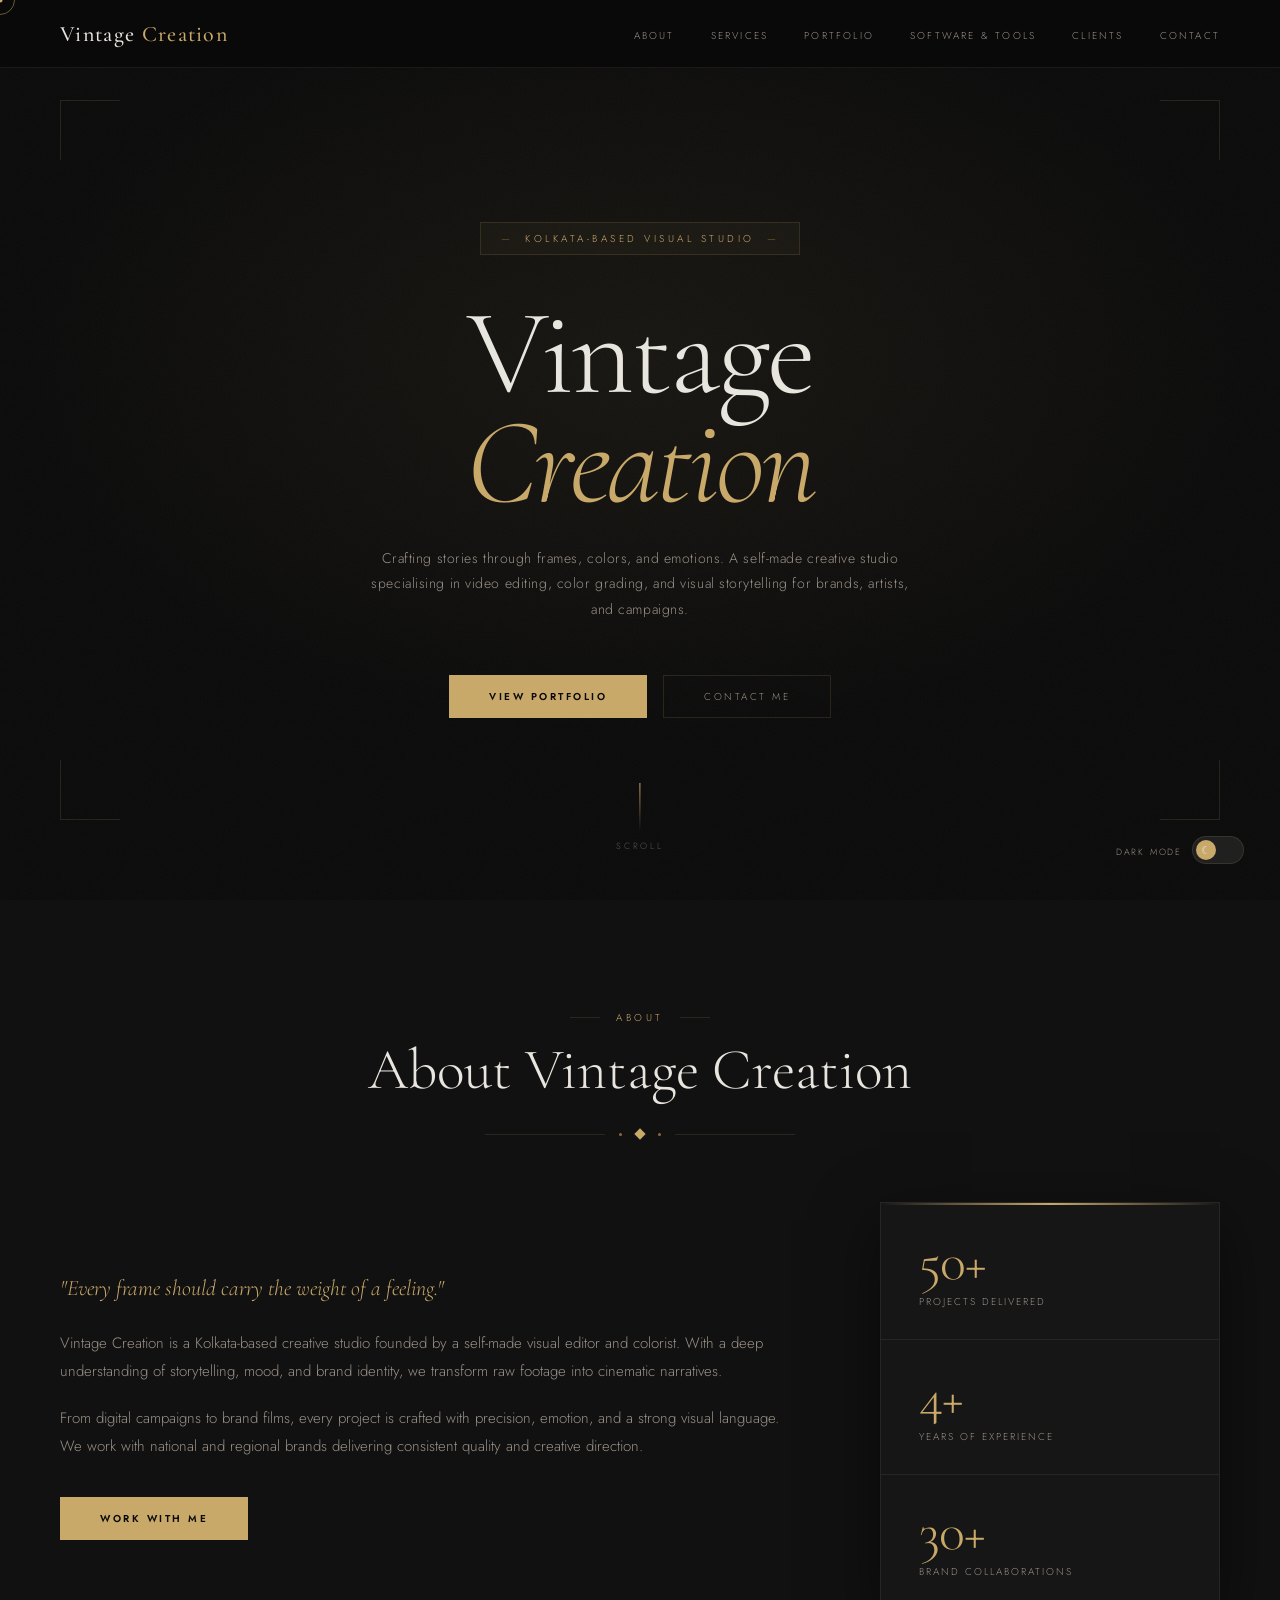
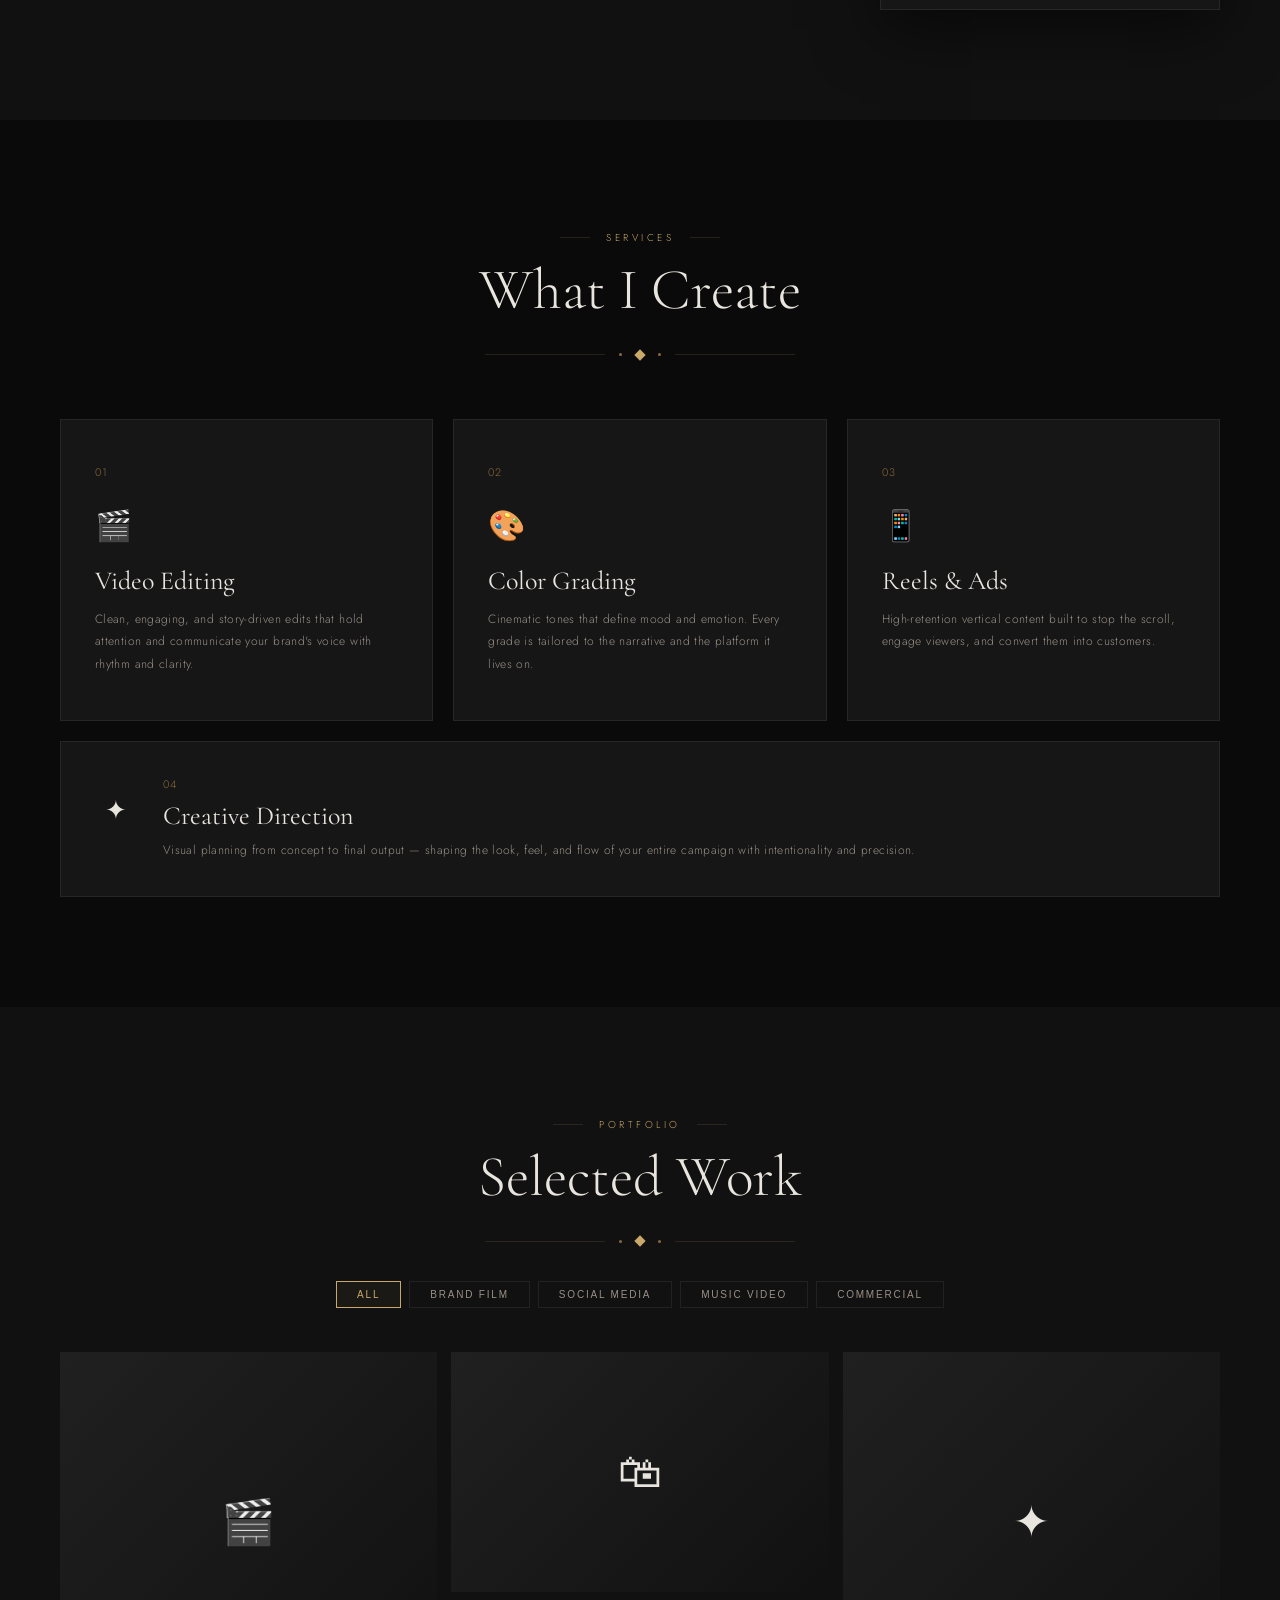
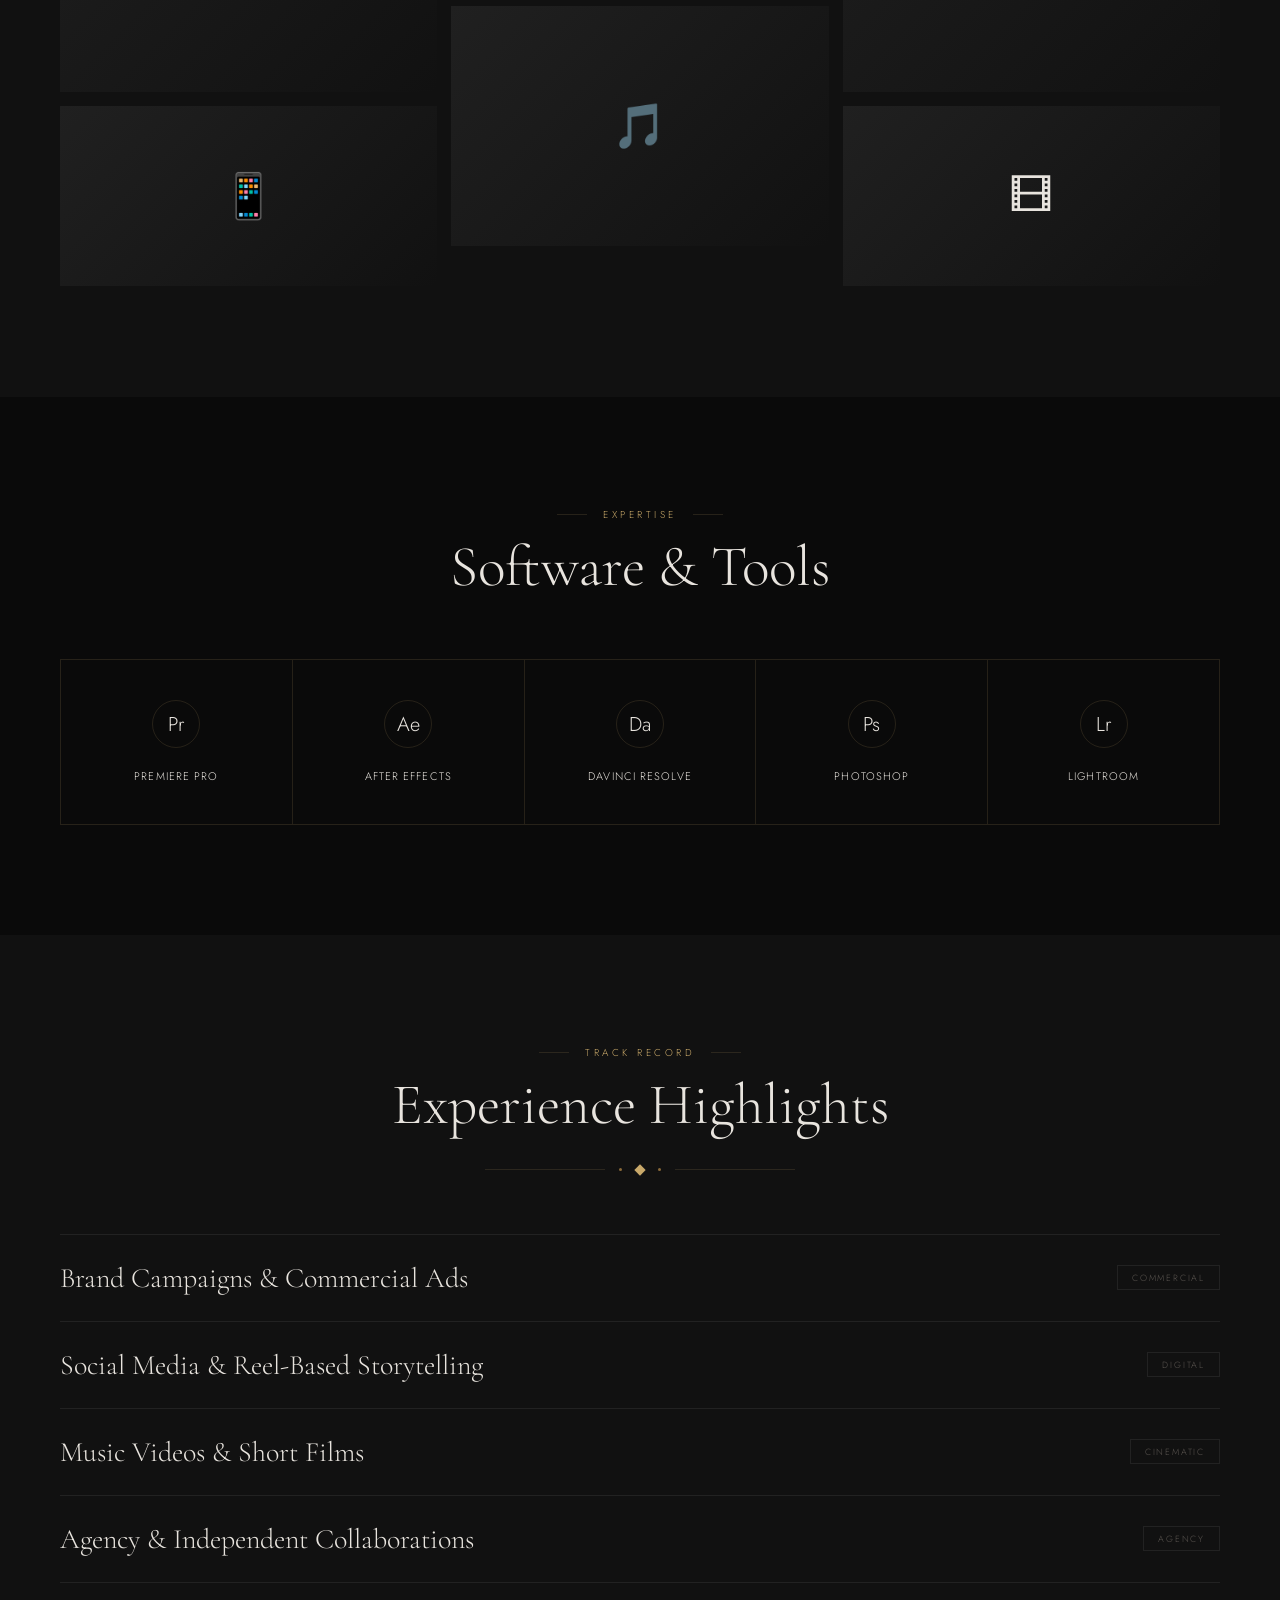
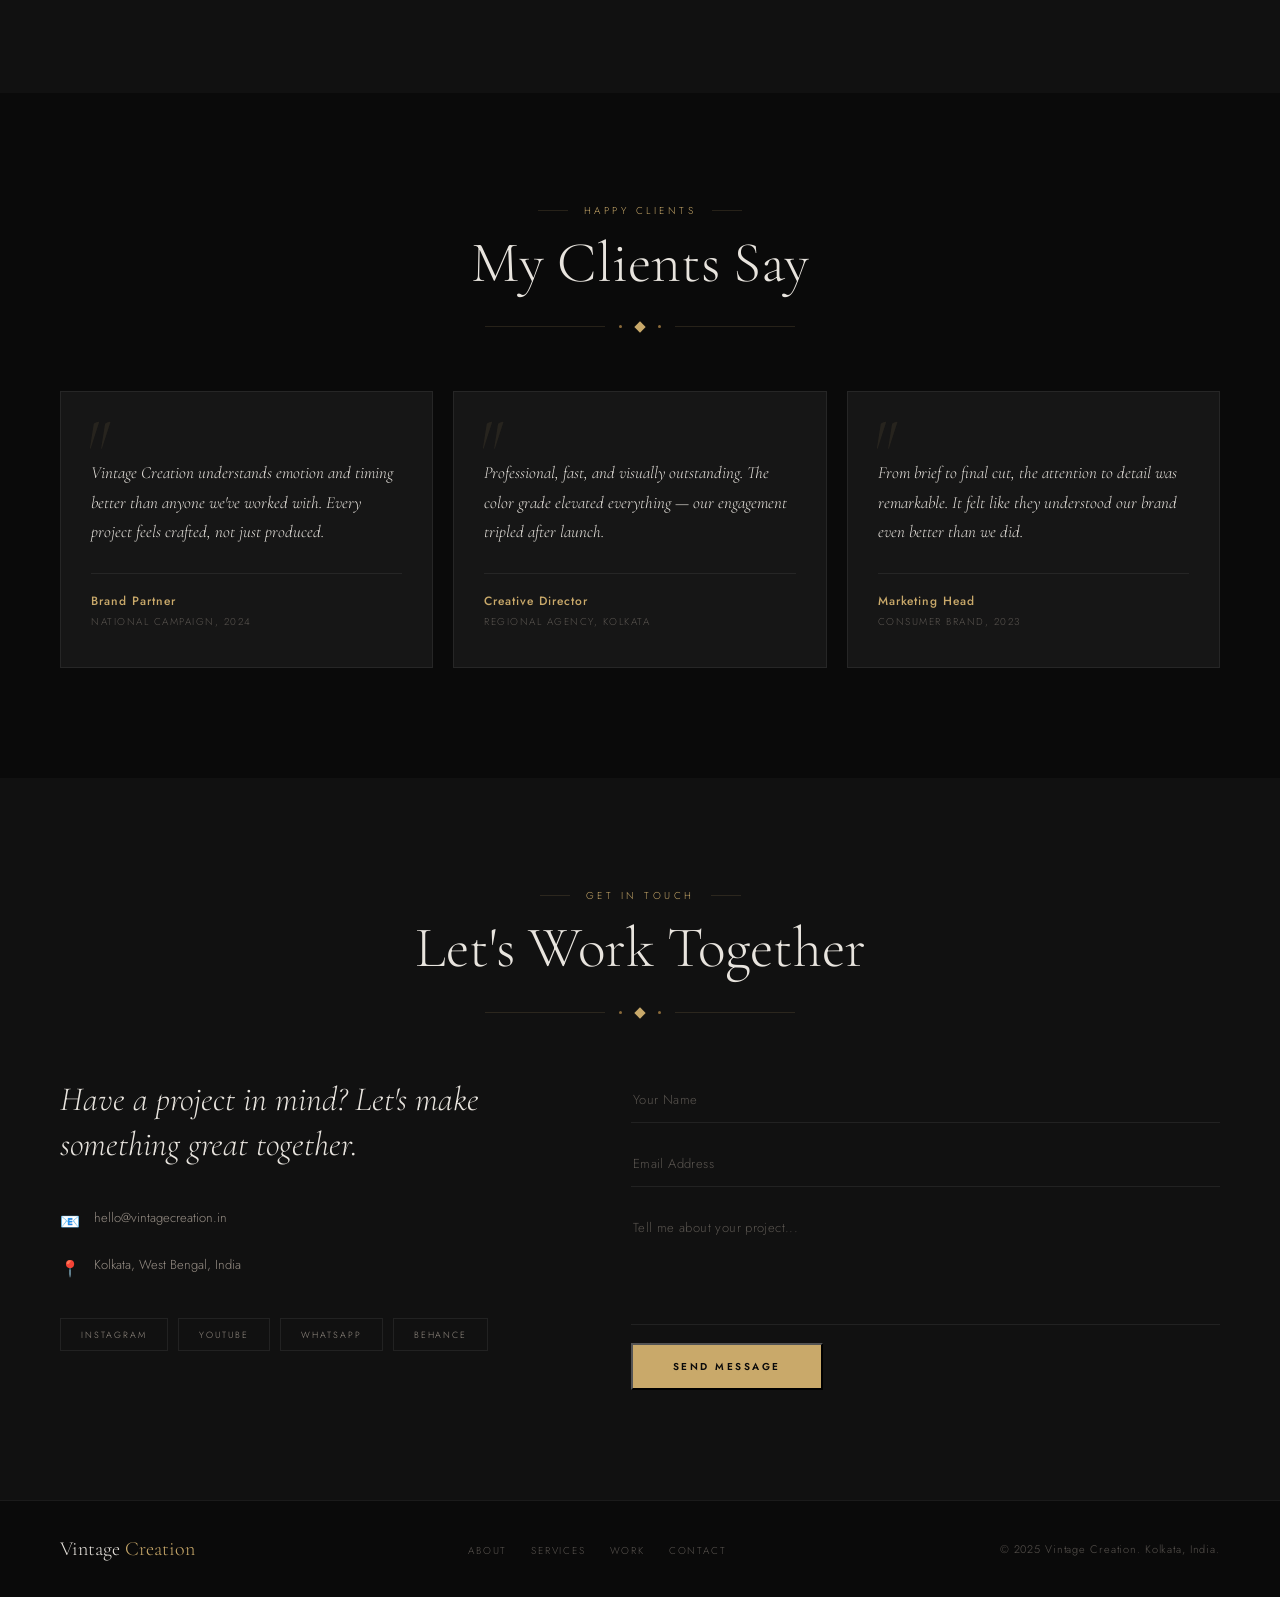
==== index.html @ 701dc959 "test change to index.." ====
<!DOCTYPE html>
<html lang="en" data-theme="dark">
<head>
<meta charset="UTF-8">
<meta name="viewport" content="width=device-width, initial-scale=1.0">
<title>Vintage Creation – Visual Storytelling Studio</title>
<link rel="preconnect" href="https://fonts.googleapis.com">
<link href="https://fonts.googleapis.com/css2?family=Cormorant+Garamond:ital,wght@0,300;0,400;0,500;0,600;1,300;1,400;1,600&family=Jost:wght@200;300;400;500;600&display=swap" rel="stylesheet">
<style>
*, *::before, *::after { box-sizing: border-box; margin: 0; padding: 0; }

/* ── THEME TOKENS ── */
[data-theme="dark"] {
--bg:        #0a0a0a;
--bg2:       #111111;
--surface:   #181818;
--surface2:  #202020;
--border:    rgba(201,169,106,0.15);
--border2:   rgba(255,255,255,0.07);
--gold:      #c9a96a;
--gold-dim:  #8a6a3a;
--text:      #e8e4de;
--text2:     #999087;
--text3:     #5a5550;
--nav-bg:    rgba(10,10,10,0.97);
--card-bg:   #161616;
--shadow:    0 20px 60px rgba(0,0,0,0.5);
}
[data-theme="light"] {
--bg:        #f5f2ed;
--bg2:       #ede9e2;
--surface:   #ffffff;
--surface2:  #f0ece5;
--border:    rgba(160,120,60,0.2);
--border2:   rgba(0,0,0,0.08);
--gold:      #9a6f2e;
--gold-dim:  #c49a50;
--text:      #1a1714;
--text2:     #6b6056;
--text3:     #a09080;
--nav-bg:    rgba(245,242,237,0.97);
--card-bg:   #ffffff;
--shadow:    0 20px 60px rgba(0,0,0,0.1);
}

html { scroll-behavior: smooth; }
body {
background: var(--bg);
color: var(--text);
font-family: 'Jost', sans-serif;
font-weight: 300;
overflow-x: hidden;
cursor: none;
transition: background 0.5s ease, color 0.5s ease;
}

/* CURSOR */
.cursor { position:fixed; top:0; left:0; z-index:9999; pointer-events:none; }
.cursor-dot  { width:5px; height:5px; background:var(--gold); border-radius:50%; position:absolute; transform:translate(-50%,-50%); transition:background .4s; }
.cursor-ring { width:30px; height:30px; border:1px solid rgba(201,169,106,0.5); border-radius:50%; position:absolute; transform:translate(-50%,-50%); transition:width .3s,height .3s,border-color .3s; }

/* THEME TOGGLE */
.toggle-label {
position:fixed; bottom:42px; right:98px; z-index:500;
font-size:9px; letter-spacing:.2em; text-transform:uppercase;
color:var(--text2); transition:color .4s; pointer-events:none;
}
.theme-toggle {
position:fixed; bottom:36px; right:36px; z-index:500;
width:52px; height:28px;
background:var(--surface2); border:1px solid var(--border);
border-radius:14px; cursor:none;
display:flex; align-items:center; padding:3px;
transition:background .4s, border-color .4s;
}
.toggle-thumb {
width:20px; height:20px; border-radius:50%;
background:var(--gold);
display:flex; align-items:center; justify-content:center;
font-size:11px; line-height:1;
transition:transform .35s cubic-bezier(.4,0,.2,1), background .4s;
}
[data-theme="light"] .toggle-thumb { transform:translateX(24px); }

/* NAV */
nav {
position:fixed; top:0; left:0; right:0; z-index:200;
background:var(--nav-bg); backdrop-filter:blur(14px);
border-bottom:1px solid var(--border2);
display:flex; align-items:center; justify-content:space-between;
padding:0 60px; height:68px;
transition:background .5s, border-color .5s;
}
.logo { font-family:'Cormorant Garamond',serif; font-size:22px; font-weight:500; letter-spacing:.06em; color:var(--text); text-decoration:none; transition:color .4s; }
.logo span { color:var(--gold); }
.nav-links { display:flex; gap:36px; list-style:none; }
.nav-links a { font-size:10px; letter-spacing:.22em; text-transform:uppercase; color:var(--text2); text-decoration:none; padding-bottom:4px; border-bottom:1px solid transparent; transition:color .3s,border-color .3s; }
.nav-links a:hover, .nav-links a.active { color:var(--gold); border-color:var(--gold); }

/* HERO */
#hero {
min-height:100vh;
display:flex; align-items:center; justify-content:center; text-align:center;
position:relative; overflow:hidden;
padding:120px 60px 80px;
}
.hero-bg { position:absolute; inset:0; background:radial-gradient(ellipse 70% 60% at 50% 40%,rgba(201,169,106,0.07) 0%,transparent 70%); transition:background .5s; }
[data-theme="light"] .hero-bg { background:radial-gradient(ellipse 70% 60% at 50% 40%,rgba(154,111,46,0.06) 0%,transparent 70%); }
.hero-grain { position:absolute; inset:0; background-image:url("data:image/svg+xml,%3Csvg viewBox='0 0 200 200' xmlns='http://www.w3.org/2000/svg'%3E%3Cfilter id='n'%3E%3CfeTurbulence type='fractalNoise' baseFrequency='0.85' numOctaves='4' stitchTiles='stitch'/%3E%3C/filter%3E%3Crect width='100%25' height='100%25' filter='url(%23n)' opacity='0.05'/%3E%3C/svg%3E"); background-size:180px; pointer-events:none; opacity:.7; }
.hero-corner { position:absolute; width:60px; height:60px; border-color:var(--border); border-style:solid; border-width:0; transition:border-color .4s; }
.hero-corner.tl { top:100px; left:60px; border-top-width:1px; border-left-width:1px; }
.hero-corner.tr { top:100px; right:60px; border-top-width:1px; border-right-width:1px; }
.hero-corner.bl { bottom:80px; left:60px; border-bottom-width:1px; border-left-width:1px; }
.hero-corner.br { bottom:80px; right:60px; border-bottom-width:1px; border-right-width:1px; }
.hero-inner { position:relative; z-index:2; max-width:820px; }
.hero-badge {
display:inline-flex; align-items:center; gap:12px;
font-size:10px; letter-spacing:.35em; text-transform:uppercase; color:var(--gold);
border:1px solid var(--border); padding:8px 20px; margin-bottom:44px;
background:rgba(201,169,106,0.04); transition:border-color .4s;
}
.hero-badge::before, .hero-badge::after { content:'—'; color:var(--gold-dim); }
.hero-title { font-family:'Cormorant Garamond',serif; font-size:clamp(70px,9.5vw,130px); font-weight:300; line-height:.9; letter-spacing:-.025em; margin-bottom:28px; color:var(--text); transition:color .5s; }
.hero-title em { font-style:italic; color:var(--gold); display:block; }
.hero-tagline { font-size:14px; line-height:1.85; color:var(--text2); letter-spacing:.04em; max-width:540px; margin:0 auto 52px; transition:color .4s; }
.hero-cta { display:flex; justify-content:center; gap:16px; flex-wrap:wrap; }
.btn-primary { padding:14px 40px; background:var(--gold); color:#0a0a0a; font-family:'Jost',sans-serif; font-size:10px; font-weight:600; letter-spacing:.25em; text-transform:uppercase; text-decoration:none; cursor:none; display:inline-block; transition:opacity .3s,transform .2s; }
.btn-primary:hover { opacity:.85; transform:translateY(-2px); }
.btn-ghost { padding:13px 40px; border:1px solid var(--border); color:var(--text2); font-size:10px; letter-spacing:.25em; text-transform:uppercase; text-decoration:none; display:inline-block; cursor:none; transition:border-color .3s,color .3s; }
.btn-ghost:hover { border-color:var(--gold); color:var(--gold); }
.hero-scroll { position:absolute; bottom:48px; left:50%; transform:translateX(-50%); display:flex; flex-direction:column; align-items:center; gap:8px; font-size:9px; letter-spacing:.3em; text-transform:uppercase; color:var(--text3); transition:color .4s; }
.scroll-line { width:1px; height:48px; background:linear-gradient(to bottom,var(--gold),transparent); animation:scrollA 2s ease-in-out infinite; }
@keyframes scrollA { 0%,100%{opacity:.4;transform:scaleY(1)} 50%{opacity:1;transform:scaleY(1.15)} }

/* SECTION */
section { padding:110px 60px; }
.section-eyebrow { font-size:10px; letter-spacing:.35em; text-transform:uppercase; color:var(--gold); text-align:center; display:flex; align-items:center; justify-content:center; gap:16px; }
.section-eyebrow::before,.section-eyebrow::after { content:''; display:block; width:30px; height:1px; background:var(--border); }
.section-title { font-family:'Cormorant Garamond',serif; font-size:clamp(36px,4.5vw,58px); font-weight:300; line-height:1.1; color:var(--text); text-align:center; margin-top:14px; transition:color .4s; }
.ornament { display:flex; align-items:center; justify-content:center; gap:14px; margin:28px auto 0; }
.ornament-line { flex:1; max-width:120px; height:1px; background:var(--border); }
.ornament-diamond { width:8px; height:8px; background:var(--gold); transform:rotate(45deg); }
.ornament-dot { width:3px; height:3px; border-radius:50%; background:var(--gold-dim); }

/* ABOUT */
#about { background:var(--bg2); transition:background .5s; }
.about-grid { display:grid; grid-template-columns:1fr 340px; gap:80px; align-items:center; margin-top:64px; }
.about-highlight { font-family:'Cormorant Garamond',serif; font-size:22px; font-weight:300; font-style:italic; color:var(--gold); margin-bottom:24px; line-height:1.45; }
.about-text { font-size:15px; line-height:1.9; color:var(--text2); transition:color .4s; }
.about-text p+p { margin-top:18px; }
.about-btn { margin-top:36px; }
.stats-panel { background:var(--card-bg); border:1px solid var(--border2); overflow:hidden; box-shadow:var(--shadow); transition:background .4s,border-color .4s,box-shadow .4s; }
.stats-panel::before { content:''; display:block; height:2px; background:linear-gradient(to right,transparent,var(--gold),transparent); }
.stat-row { padding:30px 38px; border-bottom:1px solid var(--border2); transition:background .3s,border-color .4s; }
.stat-row:last-child { border-bottom:none; }
.stat-row:hover { background:var(--surface2); }
.stat-num { font-family:'Cormorant Garamond',serif; font-size:54px; font-weight:300; color:var(--gold); line-height:1; letter-spacing:-.02em; }
.stat-label { font-size:10px; letter-spacing:.2em; text-transform:uppercase; color:var(--text2); margin-top:5px; transition:color .4s; }

/* SERVICES */
#services { background:var(--bg); transition:background .5s; }
.services-grid { display:grid; grid-template-columns:repeat(3,1fr); gap:20px; margin-top:60px; }
.service-card { background:var(--card-bg); border:1px solid var(--border2); padding:44px 34px; position:relative; overflow:hidden; transition:background .4s,border-color .3s,transform .3s,box-shadow .3s; }
.service-card::before { content:''; position:absolute; top:0; left:0; right:0; height:2px; background:linear-gradient(to right,transparent,var(--gold-dim),transparent); opacity:0; transition:opacity .4s; }
.service-card:hover { border-color:var(--border); transform:translateY(-4px); box-shadow:var(--shadow); }
.service-card:hover::before { opacity:1; }
.service-num { font-size:11px; color:var(--gold-dim); letter-spacing:.1em; margin-bottom:24px; display:block; }
.service-icon { font-size:30px; margin-bottom:18px; }
.service-name { font-family:'Cormorant Garamond',serif; font-size:26px; font-weight:400; color:var(--text); margin-bottom:12px; transition:color .4s; }
.service-desc { font-size:12px; line-height:1.9; color:var(--text2); letter-spacing:.03em; transition:color .4s; }
.service-card.wide { grid-column:span 3; display:flex; align-items:center; gap:36px; padding:34px 44px; }
.service-card.wide .service-body { flex:1; }
.service-card.wide .service-name { margin-bottom:8px; }
.service-card.wide .service-num { margin-bottom:8px; }

/* PORTFOLIO */
#portfolio { background:var(--bg2); transition:background .5s; }
.portfolio-filter { display:flex; justify-content:center; gap:8px; margin:36px 0 44px; flex-wrap:wrap; }
.filter-btn { padding:7px 20px; font-size:10px; letter-spacing:.18em; text-transform:uppercase; border:1px solid var(--border2); color:var(--text2); background:transparent; cursor:none; transition:all .3s; }
.filter-btn:hover,.filter-btn.active { border-color:var(--gold); color:var(--gold); background:rgba(201,169,106,0.05); }
.portfolio-grid { columns:3; column-gap:14px; }
.portfolio-item { break-inside:avoid; margin-bottom:14px; position:relative; overflow:hidden; background:var(--surface); cursor:none; }
.portfolio-thumb { display:flex; align-items:center; justify-content:center; background:var(--surface2); transition:transform .55s ease; position:relative; }
.portfolio-thumb::before { content:''; position:absolute; inset:0; background:linear-gradient(135deg,var(--surface2),var(--bg2)); }
.portfolio-thumb span { position:relative; z-index:1; font-size:44px; }
.ph-tall  { height:340px; }
.ph-med   { height:240px; }
.ph-short { height:180px; }
.portfolio-overlay { position:absolute; inset:0; background:rgba(8,6,4,0.88); display:flex; flex-direction:column; justify-content:flex-end; padding:28px; opacity:0; transition:opacity .4s; }
[data-theme="light"] .portfolio-overlay { background:rgba(10,7,4,0.83); }
.portfolio-item:hover .portfolio-overlay { opacity:1; }
.portfolio-item:hover .portfolio-thumb { transform:scale(1.06); }
.p-cat { font-size:9px; letter-spacing:.25em; text-transform:uppercase; color:var(--gold); margin-bottom:8px; }
.p-title { font-family:'Cormorant Garamond',serif; font-size:22px; color:#f0ece6; }
.p-arrow { position:absolute; top:20px; right:20px; width:34px; height:34px; border:1px solid var(--gold); display:flex; align-items:center; justify-content:center; color:var(--gold); font-size:15px; }

  /* Tools */
  #tools { background: var(--charcoal); }
  .tools-grid {
    display: flex; gap: 0;
    margin-top: 60px;
    border: 1px solid var(--border);
    overflow: hidden;
  }
  .tool-item {
    flex: 1;
    padding: 40px 24px;
    border-right: 1px solid var(--border);
    text-align: center;
    transition: background 0.3s;
    position: relative;
  }
  .tool-item:last-child { border-right: none; }
  .tool-item:hover { background: rgba(201,169,106,0.04); }
  .tool-icon {
    width: 48px; height: 48px;
    margin: 0 auto 20px;
    border: 1px solid var(--border);
    border-radius: 50%;
    display: flex; align-items: center; justify-content: center;
    font-size: 20px;
    transition: border-color 0.3s;
  }
  .tool-item:hover .tool-icon { border-color: var(--gold-dim); }
  .tool-name {
    font-size: 11px;
    letter-spacing: 0.1em;
    color: var(--muted);
    text-transform: uppercase;
  }

/* SKILLS */
#skills { background:var(--bg); transition:background .5s; }
.skills-layout { display:grid; grid-template-columns:1fr 1fr; gap:80px; margin-top:60px; align-items:start; }
.skill-item { margin-bottom:30px; }
.skill-header { display:flex; justify-content:space-between; margin-bottom:10px; }
.skill-name { font-size:11px; letter-spacing:.15em; text-transform:uppercase; color:var(--text2); transition:color .4s; }
.skill-pct { font-family:'Cormorant Garamond',serif; font-size:18px; color:var(--gold); }
.skill-track { height:1px; background:var(--border2); position:relative; }
.skill-fill { height:100%; background:linear-gradient(to right,var(--gold-dim),var(--gold)); width:0; transition:width 1.4s cubic-bezier(.4,0,.2,1); }
.tools-title { font-size:10px; letter-spacing:.3em; text-transform:uppercase; color:var(--text3); margin-bottom:24px; transition:color .4s; }
.tool-chips { display:flex; flex-wrap:wrap; gap:10px; }
.tool-chip { padding:10px 20px; border:1px solid var(--border2); background:var(--card-bg); font-size:11px; letter-spacing:.1em; color:var(--text2); transition:border-color .3s,color .3s,background .4s; }
.tool-chip:hover { border-color:var(--gold); color:var(--gold); }

/* EXPERIENCE */
#experience { background:var(--bg2); transition:background .5s; }
.exp-list { margin-top:60px; }
.exp-item { display:grid; grid-template-columns:1fr auto; align-items:center; padding:26px 0; border-bottom:1px solid var(--border2); cursor:none; transition:padding-left .35s,border-color .4s; gap:20px; }
.exp-item:first-child { border-top:1px solid var(--border2); }
.exp-item:hover { padding-left:18px; }
.exp-name { font-family:'Cormorant Garamond',serif; font-size:28px; font-weight:300; color:var(--text); transition:color .3s; }
.exp-item:hover .exp-name { color:var(--gold); }
.exp-tag { font-size:9px; letter-spacing:.2em; text-transform:uppercase; border:1px solid var(--border2); color:var(--text3); padding:5px 14px; white-space:nowrap; transition:all .3s; }
.exp-item:hover .exp-tag { border-color:var(--border); color:var(--text2); }

/* TESTIMONIALS */
#testimonials { background:var(--bg); transition:background .5s; }
.testi-cards { display:grid; grid-template-columns:repeat(3,1fr); gap:20px; margin-top:60px; }
.testi-card { background:var(--card-bg); border:1px solid var(--border2); padding:38px 30px; position:relative; transition:background .4s,border-color .3s,transform .3s,box-shadow .3s; }
.testi-card:hover { transform:translateY(-4px); border-color:var(--border); box-shadow:var(--shadow); }
.testi-quote-icon { font-family:'Cormorant Garamond',serif; font-size:80px; line-height:1; color:rgba(201,169,106,0.1); position:absolute; top:16px; left:22px; font-style:italic; pointer-events:none; }
.testi-text { font-family:'Cormorant Garamond',serif; font-size:17px; font-style:italic; line-height:1.75; color:var(--text); margin-top:28px; transition:color .4s; }
.testi-author { margin-top:26px; padding-top:18px; border-top:1px solid var(--border2); transition:border-color .4s; }
.testi-name { font-size:12px; font-weight:500; color:var(--gold); letter-spacing:.08em; }
.testi-role { font-size:10px; letter-spacing:.15em; text-transform:uppercase; color:var(--text3); margin-top:4px; transition:color .4s; }

/* CONTACT */
#contact { background:var(--bg2); transition:background .5s; }
.contact-grid { display:grid; grid-template-columns:1fr 1.2fr; gap:80px; margin-top:60px; }
.contact-tagline { font-family:'Cormorant Garamond',serif; font-size:34px; font-weight:300; font-style:italic; color:var(--text); line-height:1.35; margin-bottom:40px; transition:color .4s; }
.contact-detail { display:flex; align-items:flex-start; gap:14px; margin-bottom:22px; }
.contact-icon { font-size:16px; margin-top:2px; }
.contact-val { font-size:13px; color:var(--text2); line-height:1.6; transition:color .4s; }
.contact-val a { color:var(--text2); text-decoration:none; transition:color .3s; }
.contact-val a:hover { color:var(--gold); }
.social-row { display:flex; gap:10px; margin-top:38px; flex-wrap:wrap; }
.social-btn { padding:9px 20px; border:1px solid var(--border2); font-size:9px; letter-spacing:.22em; text-transform:uppercase; color:var(--text2); text-decoration:none; transition:all .3s; }
.social-btn:hover { border-color:var(--gold); color:var(--gold); }
.contact-form { display:flex; flex-direction:column; gap:18px; }
.contact-form input,.contact-form textarea { width:100%; background:transparent; border:none; border-bottom:1px solid var(--border2); padding:13px 2px; color:var(--text); font-family:'Jost',sans-serif; font-size:13px; font-weight:300; letter-spacing:.03em; outline:none; transition:border-color .3s,color .4s; }
.contact-form input:focus,.contact-form textarea:focus { border-color:var(--gold); }
.contact-form textarea { height:120px; resize:none; }
::placeholder { color:var(--text3); }

/* FOOTER */
footer { background:var(--bg); border-top:1px solid var(--border2); padding:36px 60px; display:flex; justify-content:space-between; align-items:center; transition:background .5s,border-color .5s; }
.footer-logo { font-family:'Cormorant Garamond',serif; font-size:20px; color:var(--text); transition:color .4s; }
.footer-logo span { color:var(--gold); }
.footer-nav { display:flex; gap:24px; list-style:none; }
.footer-nav a { font-size:10px; letter-spacing:.18em; text-transform:uppercase; color:var(--text3); text-decoration:none; transition:color .3s; }
.footer-nav a:hover { color:var(--gold); }
.footer-copy { font-size:11px; letter-spacing:.08em; color:var(--text3); transition:color .4s; }

/* REVEAL */
.reveal { opacity:0; transform:translateY(26px); transition:opacity .8s ease,transform .8s ease; }
.reveal.visible { opacity:1; transform:translateY(0); }
.d1 { transition-delay:.12s; }
.d2 { transition-delay:.24s; }
.d3 { transition-delay:.36s; }
.d4 { transition-delay:.48s; }

/* RESPONSIVE */
@media(max-width:960px){
nav { padding:0 24px; }
.nav-links { display:none; }
section { padding:80px 24px; }
#hero { padding:120px 24px 80px; }
.hero-corner { display:none; }
.about-grid,.skills-layout,.contact-grid { grid-template-columns:1fr; gap:48px; }
.services-grid { grid-template-columns:1fr 1fr; }
.service-card.wide { grid-column:span 2; flex-direction:column; gap:14px; }
.portfolio-grid { columns:2; }
.testi-cards { grid-template-columns:1fr; }
.exp-name { font-size:22px; }
footer { flex-direction:column; gap:14px; text-align:center; padding:28px 24px; }
.footer-nav { display:none; }
.toggle-label { display:none; }
.theme-toggle { bottom:20px; right:20px; }
}
@media(max-width:540px){
.services-grid { grid-template-columns:1fr; }
.service-card.wide { grid-column:span 1; }
.portfolio-grid { columns:1; }
.hero-title { font-size:clamp(56px,14vw,90px); }
}
</style>
</head>
<body>

<div class="cursor" id="cursor">
<div class="cursor-ring" id="cursorRing"></div>
<div class="cursor-dot"  id="cursorDot"></div>
</div>

<div class="toggle-label" id="toggleLabel">Dark Mode</div>
<div class="theme-toggle" id="themeToggle" title="Toggle light / dark">
<div class="toggle-thumb" id="toggleThumb">☾</div>
</div>

<!-- NAV -->
<nav>
<a href="#hero" class="logo">Vintage <span>Creation</span></a>
<ul class="nav-links">
  <li><a href="#about">About</a></li>
  <li><a href="#services">Services</a></li>
  <li><a href="#portfolio">Portfolio</a></li>
  <li><a href="#skills">Software & Tools</a></li>
  <li><a href="#testimonials">Clients</a></li>
  <li><a href="#contact">Contact</a></li>
</ul>
</nav>

<!-- HERO -->
<section id="hero">
<div class="hero-bg"></div>
<div class="hero-grain"></div>
<div class="hero-corner tl"></div><div class="hero-corner tr"></div>
<div class="hero-corner bl"></div><div class="hero-corner br"></div>
<div class="hero-inner">
  <div class="hero-badge">Kolkata-based Visual Studio</div>
  <h1 class="hero-title">Vintage<em>Creation</em></h1>
  <p class="hero-tagline">Crafting stories through frames, colors, and emotions. A self-made creative studio specialising in video editing, color grading, and visual storytelling for brands, artists, and campaigns.</p>
  <div class="hero-cta">
    <a href="#portfolio" class="btn-primary">View Portfolio</a>
    <a href="#contact"   class="btn-ghost">Contact Me</a>
  </div>
</div>
<div class="hero-scroll"><div class="scroll-line"></div><span>Scroll</span></div>
</section>

<!-- ABOUT -->
<section id="about">
<div class="section-eyebrow reveal">About</div>
<h2 class="section-title reveal d1">About Vintage Creation</h2>
<div class="ornament reveal d2">
  <div class="ornament-line"></div><div class="ornament-dot"></div>
  <div class="ornament-diamond"></div><div class="ornament-dot"></div>
  <div class="ornament-line"></div>
</div>
<div class="about-grid">
  <div class="reveal d1">
    <p class="about-highlight">"Every frame should carry the weight of a feeling."</p>
    <div class="about-text">
      <p>Vintage Creation is a Kolkata-based creative studio founded by a self-made visual editor and colorist. With a deep understanding of storytelling, mood, and brand identity, we transform raw footage into cinematic narratives.</p>
      <p>From digital campaigns to brand films, every project is crafted with precision, emotion, and a strong visual language. We work with national and regional brands delivering consistent quality and creative direction.</p>
    </div>
    <div class="about-btn"><a href="#contact" class="btn-primary">Work With Me</a></div>
  </div>
  <div class="stats-panel reveal d2">
    <div class="stat-row"><div class="stat-num">50+</div><div class="stat-label">Projects Delivered</div></div>
    <div class="stat-row"><div class="stat-num">4+</div><div class="stat-label">Years of Experience</div></div>
    <div class="stat-row"><div class="stat-num">30+</div><div class="stat-label">Brand Collaborations</div></div>
  </div>
</div>
</section>

<!-- SERVICES -->
<section id="services">
<div class="section-eyebrow reveal">Services</div>
<h2 class="section-title reveal d1">What I Create</h2>
<div class="ornament reveal d2">
  <div class="ornament-line"></div><div class="ornament-dot"></div>
  <div class="ornament-diamond"></div><div class="ornament-dot"></div>
  <div class="ornament-line"></div>
</div>
<div class="services-grid">
  <div class="service-card reveal">
    <span class="service-num">01</span><div class="service-icon">🎬</div>
    <div class="service-name">Video Editing</div>
    <p class="service-desc">Clean, engaging, and story-driven edits that hold attention and communicate your brand's voice with rhythm and clarity.</p>
  </div>
  <div class="service-card reveal d1">
    <span class="service-num">02</span><div class="service-icon">🎨</div>
    <div class="service-name">Color Grading</div>
    <p class="service-desc">Cinematic tones that define mood and emotion. Every grade is tailored to the narrative and the platform it lives on.</p>
  </div>
  <div class="service-card reveal d2">
    <span class="service-num">03</span><div class="service-icon">📱</div>
    <div class="service-name">Reels & Ads</div>
    <p class="service-desc">High-retention vertical content built to stop the scroll, engage viewers, and convert them into customers.</p>
  </div>
  <div class="service-card wide reveal d1">
    <div class="service-icon" style="font-size:26px;flex-shrink:0">✦</div>
    <div class="service-body">
      <span class="service-num">04</span>
      <div class="service-name">Creative Direction</div>
      <p class="service-desc">Visual planning from concept to final output — shaping the look, feel, and flow of your entire campaign with intentionality and precision.</p>
    </div>
  </div>
</div>
</section>

<!-- PORTFOLIO -->
<section id="portfolio">
<div class="section-eyebrow reveal">Portfolio</div>
<h2 class="section-title reveal d1">Selected Work</h2>
<div class="ornament reveal d2">
  <div class="ornament-line"></div><div class="ornament-dot"></div>
  <div class="ornament-diamond"></div><div class="ornament-dot"></div>
  <div class="ornament-line"></div>
</div>
<div class="portfolio-filter reveal d2">
  <button class="filter-btn active">All</button>
  <button class="filter-btn">Brand Film</button>
  <button class="filter-btn">Social Media</button>
  <button class="filter-btn">Music Video</button>
  <button class="filter-btn">Commercial</button>
</div>
<div class="portfolio-grid reveal">
  <div class="portfolio-item">
    <div class="portfolio-thumb ph-tall"><span>🎬</span></div>
    <div class="portfolio-overlay"><div class="p-cat">Brand Film</div><div class="p-title">Campaign Visuals</div><div class="p-arrow">↗</div></div>
  </div>
  <div class="portfolio-item">
    <div class="portfolio-thumb ph-short"><span>📱</span></div>
    <div class="portfolio-overlay"><div class="p-cat">Social Media</div><div class="p-title">Instagram Reels</div><div class="p-arrow">↗</div></div>
  </div>
  <div class="portfolio-item">
    <div class="portfolio-thumb ph-med"><span>🛍</span></div>
    <div class="portfolio-overlay"><div class="p-cat">Commercial</div><div class="p-title">Product & Lifestyle</div><div class="p-arrow">↗</div></div>
  </div>
  <div class="portfolio-item">
    <div class="portfolio-thumb ph-med"><span>🎵</span></div>
    <div class="portfolio-overlay"><div class="p-cat">Music Video</div><div class="p-title">Cinematic Grading</div><div class="p-arrow">↗</div></div>
  </div>
  <div class="portfolio-item">
    <div class="portfolio-thumb ph-tall"><span>✦</span></div>
    <div class="portfolio-overlay"><div class="p-cat">Agency</div><div class="p-title">Creative Collaboration</div><div class="p-arrow">↗</div></div>
  </div>
  <div class="portfolio-item">
    <div class="portfolio-thumb ph-short"><span>🎞</span></div>
    <div class="portfolio-overlay"><div class="p-cat">Short Film</div><div class="p-title">Documentary Edit</div><div class="p-arrow">↗</div></div>
  </div>
</div>
</section>

<!-- SKILLS -->
<section id="skills">
<div class="section-eyebrow reveal">Expertise</div>
<h2 class="section-title reveal d1">Software & Tools</h2>
<div class="tools-grid reveal reveal-delay-2">
    <div class="tool-item">
      <div class="tool-icon">Pr</div>
      <div class="tool-name">Premiere Pro</div>
    </div>
    <div class="tool-item">
      <div class="tool-icon">Ae</div>
      <div class="tool-name">After Effects</div>
    </div>
    <div class="tool-item">
      <div class="tool-icon">Da</div>
      <div class="tool-name">DaVinci Resolve</div>
    </div>
    <div class="tool-item">
      <div class="tool-icon">Ps</div>
      <div class="tool-name">Photoshop</div>
    </div>
    <div class="tool-item">
      <div class="tool-icon">Lr</div>
      <div class="tool-name">Lightroom</div>
    </div>
  </div>
</section>

<!-- EXPERIENCE -->
<section id="experience">
<div class="section-eyebrow reveal">Track Record</div>
<h2 class="section-title reveal d1">Experience Highlights</h2>
<div class="ornament reveal d2">
  <div class="ornament-line"></div><div class="ornament-dot"></div>
  <div class="ornament-diamond"></div><div class="ornament-dot"></div>
  <div class="ornament-line"></div>
</div>
<div class="exp-list">
  <div class="exp-item reveal"><div class="exp-name">Brand Campaigns & Commercial Ads</div><div class="exp-tag">Commercial</div></div>
  <div class="exp-item reveal d1"><div class="exp-name">Social Media & Reel-Based Storytelling</div><div class="exp-tag">Digital</div></div>
  <div class="exp-item reveal d2"><div class="exp-name">Music Videos & Short Films</div><div class="exp-tag">Cinematic</div></div>
  <div class="exp-item reveal d3"><div class="exp-name">Agency & Independent Collaborations</div><div class="exp-tag">Agency</div></div>
</div>
</section>

<!-- TESTIMONIALS -->
<section id="testimonials">
<div class="section-eyebrow reveal">Happy Clients</div>
<h2 class="section-title reveal d1">My Clients Say</h2>
<div class="ornament reveal d2">
  <div class="ornament-line"></div><div class="ornament-dot"></div>
  <div class="ornament-diamond"></div><div class="ornament-dot"></div>
  <div class="ornament-line"></div>
</div>
<div class="testi-cards">
  <div class="testi-card reveal">
    <div class="testi-quote-icon">"</div>
    <div class="testi-text">Vintage Creation understands emotion and timing better than anyone we've worked with. Every project feels crafted, not just produced.</div>
    <div class="testi-author"><div class="testi-name">Brand Partner</div><div class="testi-role">National Campaign, 2024</div></div>
  </div>
  <div class="testi-card reveal d1">
    <div class="testi-quote-icon">"</div>
    <div class="testi-text">Professional, fast, and visually outstanding. The color grade elevated everything — our engagement tripled after launch.</div>
    <div class="testi-author"><div class="testi-name">Creative Director</div><div class="testi-role">Regional Agency, Kolkata</div></div>
  </div>
  <div class="testi-card reveal d2">
    <div class="testi-quote-icon">"</div>
    <div class="testi-text">From brief to final cut, the attention to detail was remarkable. It felt like they understood our brand even better than we did.</div>
    <div class="testi-author"><div class="testi-name">Marketing Head</div><div class="testi-role">Consumer Brand, 2023</div></div>
  </div>
</div>
</section>

<!-- CONTACT -->
<section id="contact">
<div class="section-eyebrow reveal">Get In Touch</div>
<h2 class="section-title reveal d1">Let's Work Together</h2>
<div class="ornament reveal d2">
  <div class="ornament-line"></div><div class="ornament-dot"></div>
  <div class="ornament-diamond"></div><div class="ornament-dot"></div>
  <div class="ornament-line"></div>
</div>
<div class="contact-grid">
  <div class="reveal d1">
    <p class="contact-tagline">Have a project in mind? Let's make something great together.</p>
    <div class="contact-detail"><span class="contact-icon">📧</span><div class="contact-val"><a href="mailto:hello@vintagecreation.in">hello@vintagecreation.in</a></div></div>
    <div class="contact-detail"><span class="contact-icon">📍</span><div class="contact-val">Kolkata, West Bengal, India</div></div>
    <div class="social-row">
      <a href="#" class="social-btn">Instagram</a>
      <a href="#" class="social-btn">YouTube</a>
      <a href="#" class="social-btn">WhatsApp</a>
      <a href="#" class="social-btn">Behance</a>
    </div>
  </div>
  <div class="reveal d2">
    <form class="contact-form" onsubmit="return false">
      <input type="text"  placeholder="Your Name">
      <input type="email" placeholder="Email Address">
      <textarea           placeholder="Tell me about your project..."></textarea>
      <div><button type="submit" class="btn-primary">Send Message</button></div>
    </form>
  </div>
</div>
</section>

<!-- FOOTER -->
<footer>
<div class="footer-logo">Vintage <span>Creation</span></div>
<ul class="footer-nav">
  <li><a href="#about">About</a></li>
  <li><a href="#services">Services</a></li>
  <li><a href="#portfolio">Work</a></li>
  <li><a href="#contact">Contact</a></li>
</ul>
<div class="footer-copy">© 2025 Vintage Creation. Kolkata, India.</div>
</footer>

<script>
/* CURSOR */
const cRing=document.getElementById('cursorRing'),cDot=document.getElementById('cursorDot');
let mx=0,my=0,rx=0,ry=0;
document.addEventListener('mousemove',e=>{mx=e.clientX;my=e.clientY;cDot.style.left=mx+'px';cDot.style.top=my+'px';});
(function af(){rx+=(mx-rx)*.1;ry+=(my-ry)*.1;cRing.style.left=rx+'px';cRing.style.top=ry+'px';requestAnimationFrame(af);})();
document.querySelectorAll('a,button,.portfolio-item,.exp-item,.service-card,.testi-card,.theme-toggle').forEach(el=>{
el.addEventListener('mouseenter',()=>{cRing.style.width='44px';cRing.style.height='44px';cRing.style.borderColor='var(--gold)';});
el.addEventListener('mouseleave',()=>{cRing.style.width='30px';cRing.style.height='30px';cRing.style.borderColor='rgba(201,169,106,0.5)';});
});

/* THEME TOGGLE */
const html=document.documentElement;
const toggleBtn=document.getElementById('themeToggle');
const toggleThumb=document.getElementById('toggleThumb');
const toggleLabel=document.getElementById('toggleLabel');
let dark=true;
function applyTheme(d){
dark=d;
html.setAttribute('data-theme',d?'dark':'light');
toggleThumb.textContent=d?'☾':'☀';
toggleLabel.textContent=d?'Dark Mode':'Light Mode';
try{localStorage.setItem('vc-theme',d?'dark':'light');}catch(e){}
}
try{const s=localStorage.getItem('vc-theme');if(s)applyTheme(s==='dark');}catch(e){}
toggleBtn.addEventListener('click',()=>applyTheme(!dark));

/* SCROLL REVEAL */
const obs=new IntersectionObserver(entries=>{entries.forEach(e=>{if(e.isIntersecting){e.target.classList.add('visible');obs.unobserve(e.target);}});},{threshold:.08});
document.querySelectorAll('.reveal').forEach(r=>obs.observe(r));

/* SKILL BARS */
const skillObs=new IntersectionObserver(entries=>{
entries.forEach(entry=>{
  if(entry.isIntersecting){
    entry.target.querySelectorAll('.skill-item').forEach(item=>{
      item.querySelector('.skill-fill').style.width=item.dataset.pct+'%';
    });
    skillObs.unobserve(entry.target);
  }
});
},{threshold:.3});
const sl=document.querySelector('.skills-list');
if(sl)skillObs.observe(sl);

/* PORTFOLIO FILTER */
document.querySelectorAll('.filter-btn').forEach(btn=>{
btn.addEventListener('click',()=>{
  document.querySelectorAll('.filter-btn').forEach(b=>b.classList.remove('active'));
  btn.classList.add('active');
  document.querySelectorAll('.portfolio-item').forEach(item=>{
    item.style.transition='opacity .35s';
    item.style.opacity='.3';
    setTimeout(()=>item.style.opacity='1',200);
  });
});
});

/* NAV ACTIVE */
const secs=document.querySelectorAll('section[id]');
const navAs=document.querySelectorAll('.nav-links a');
window.addEventListener('scroll',()=>{
let cur='';
secs.forEach(s=>{if(window.scrollY>=s.offsetTop-100)cur=s.id;});
navAs.forEach(a=>{
  const active=a.getAttribute('href')==='#'+cur;
  a.style.color=active?'var(--gold)':'';
  a.style.borderColor=active?'var(--gold)':'transparent';
});
},{passive:true});
</script>
</body>
</html>
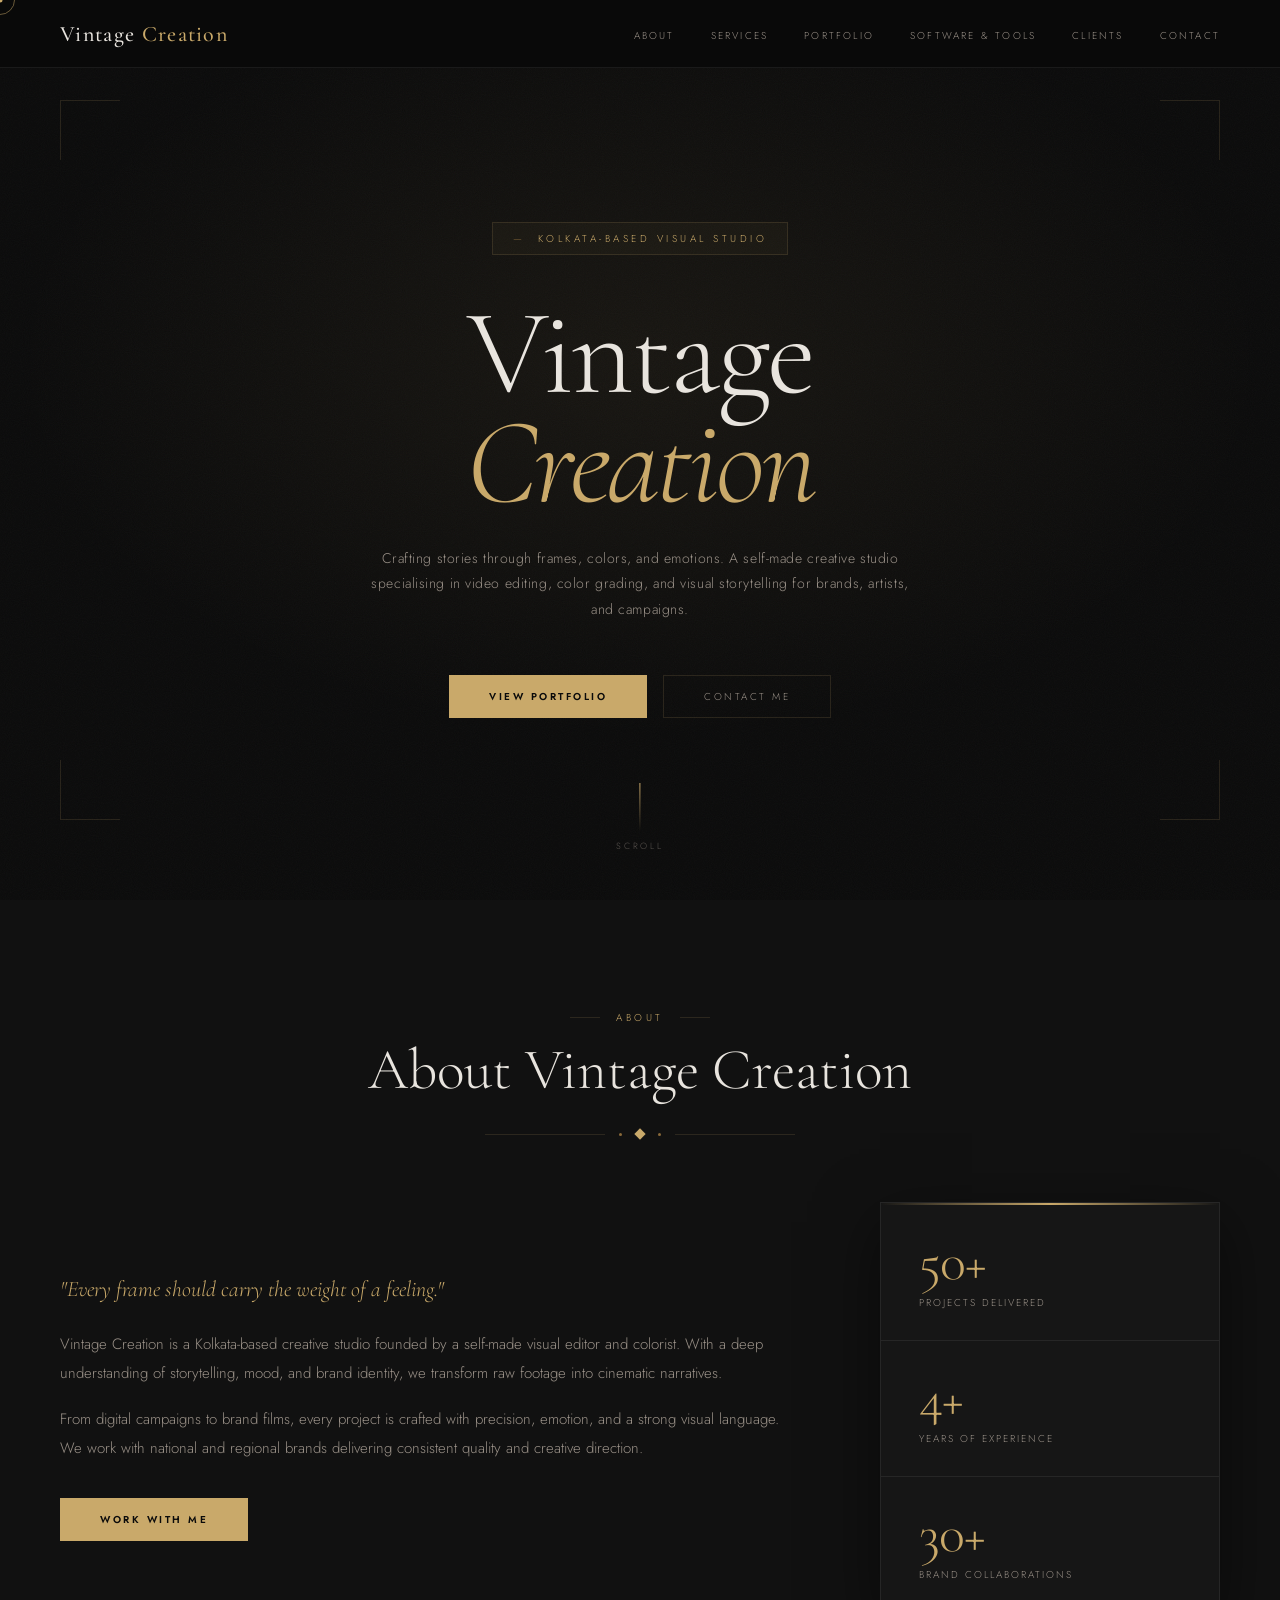
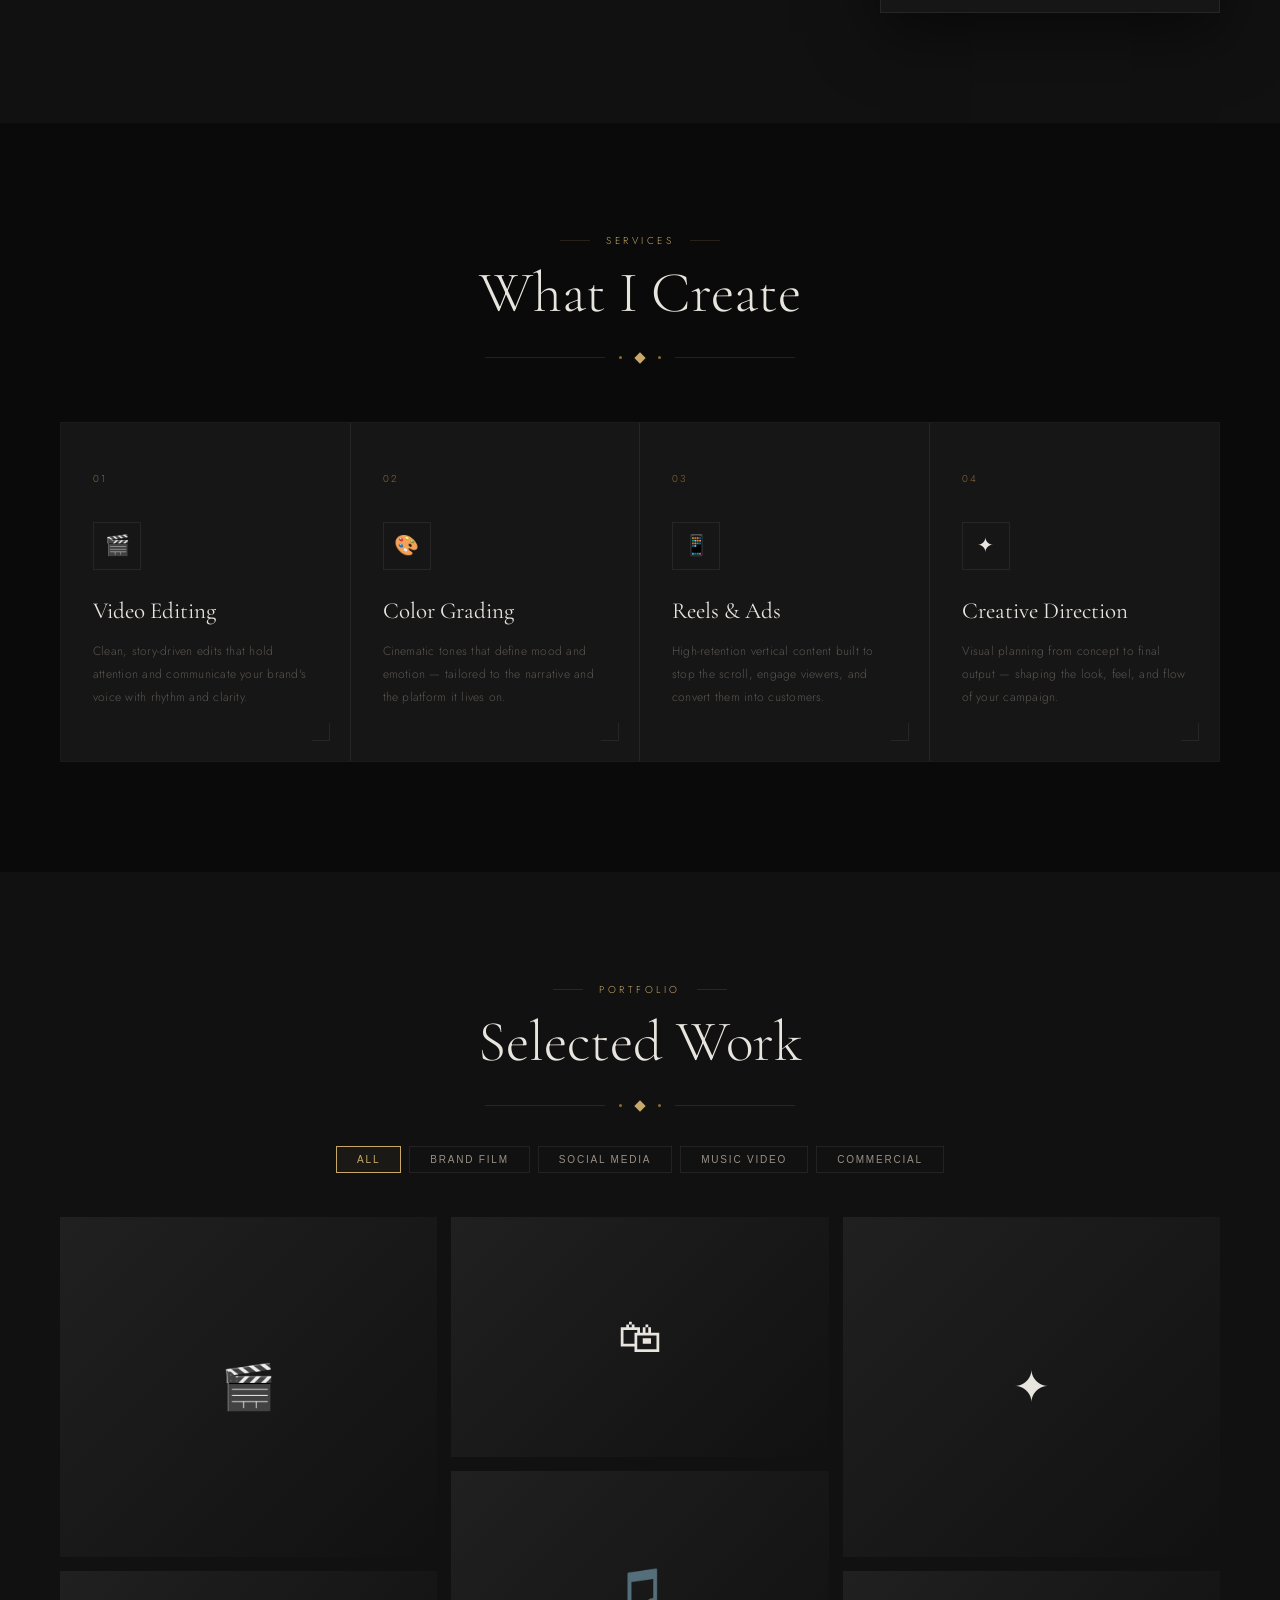
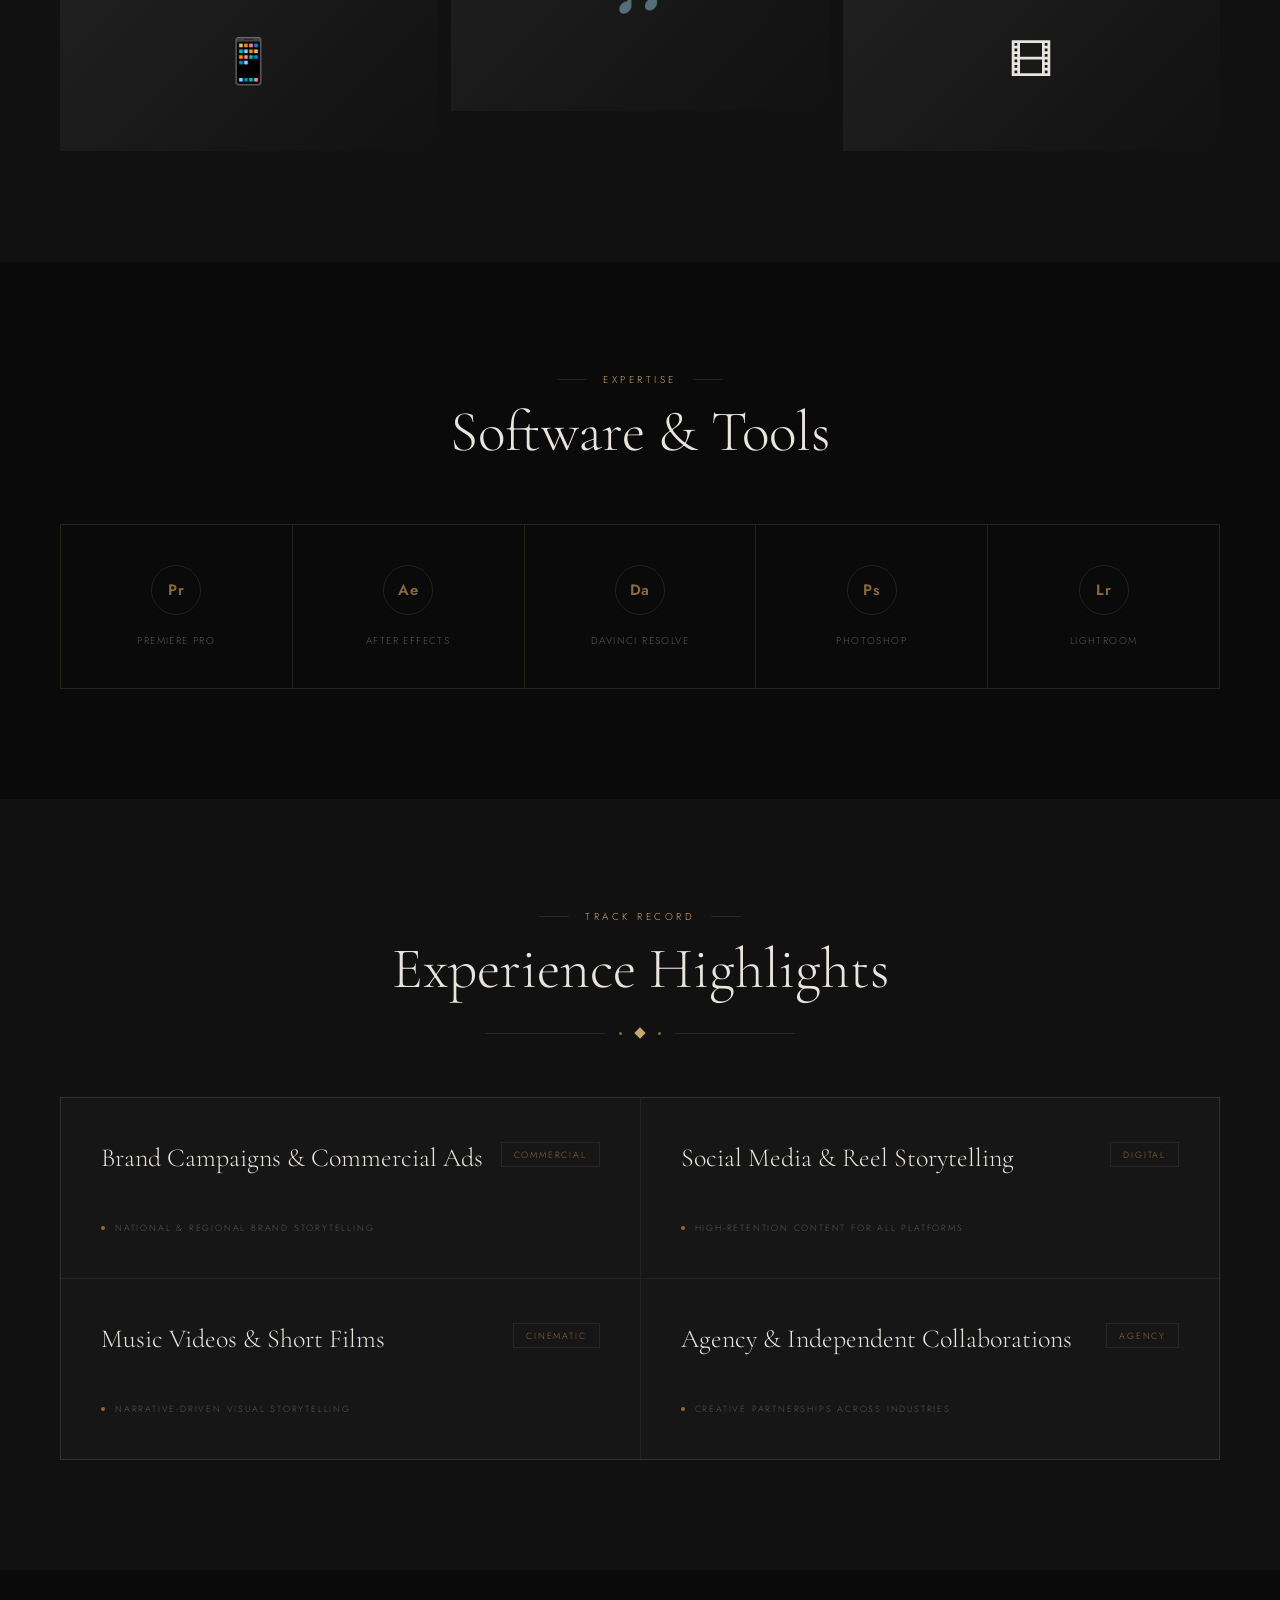
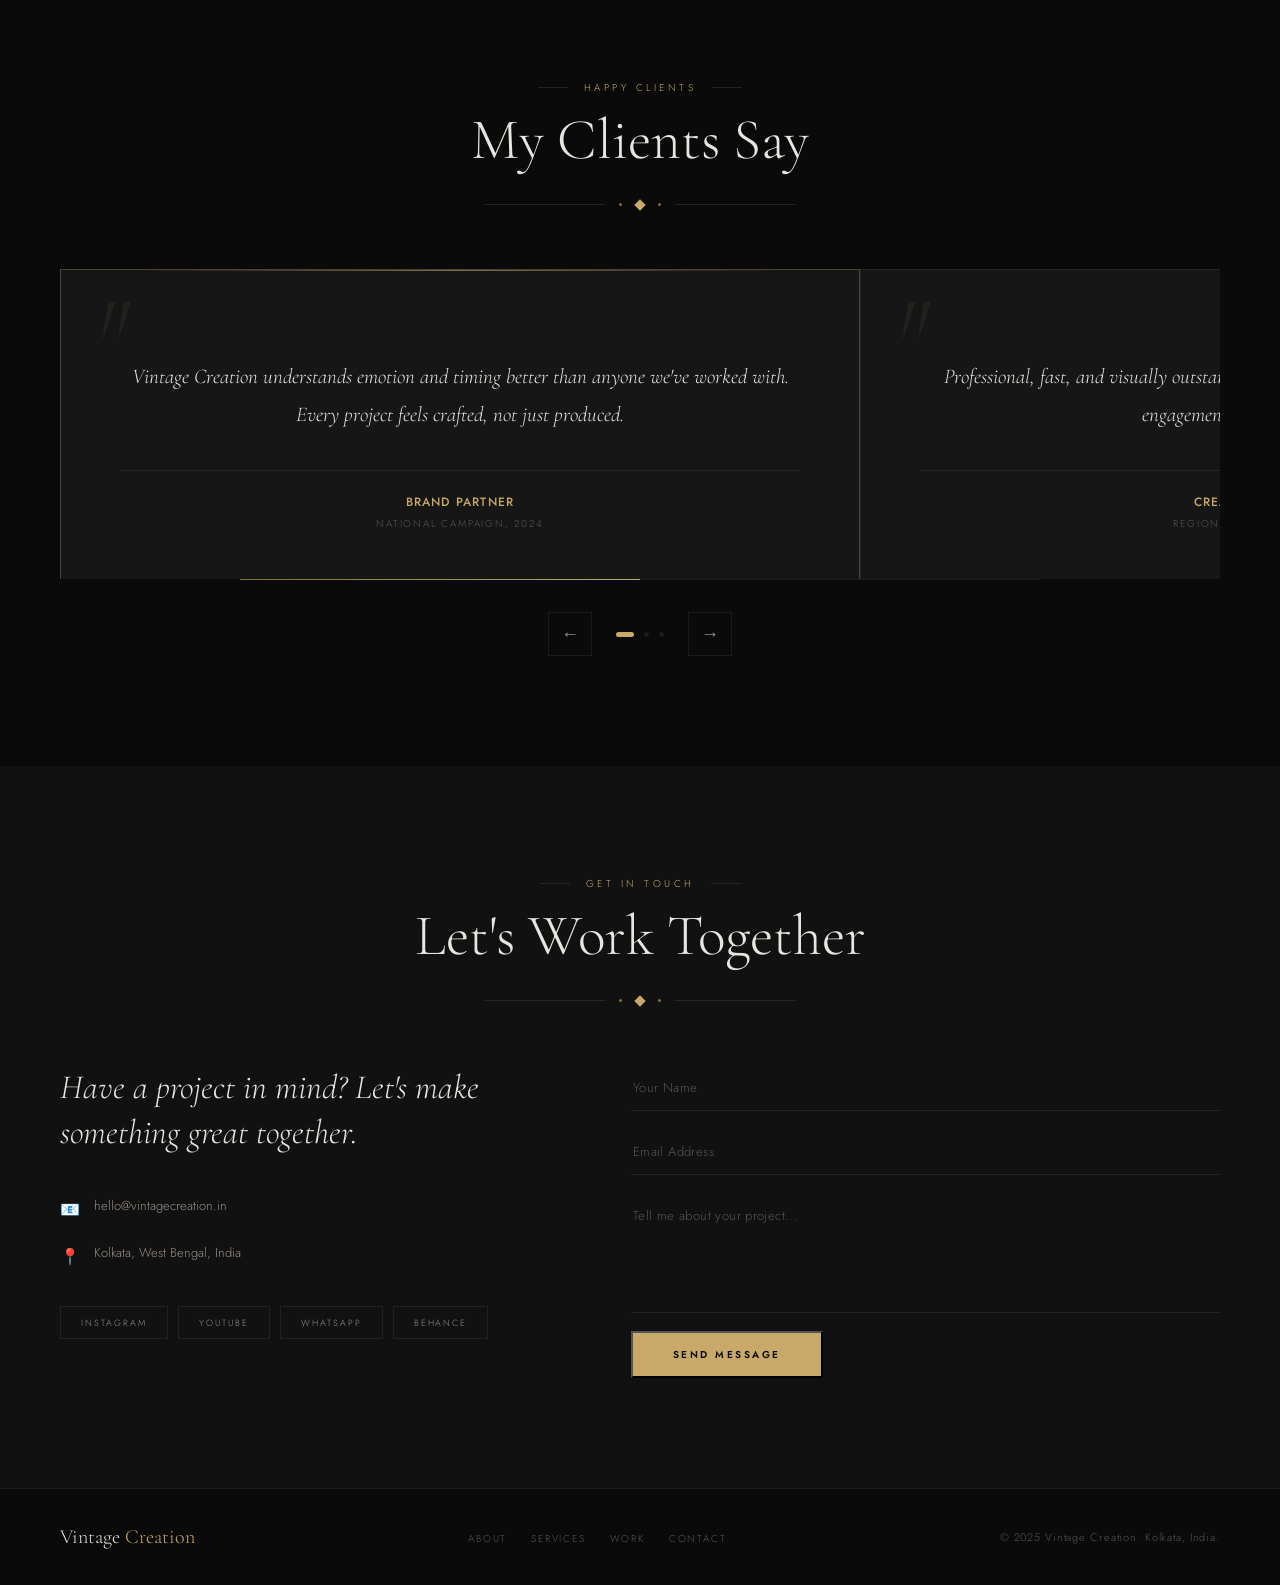
==== commit 19681d1d: "Update index.html" ====
--- a/index.html
+++ b/index.html
@@ -1,5 +1,5 @@
 <!DOCTYPE html>
-<html lang="en" data-theme="dark">
+<html lang="en">
 <head>
 <meta charset="UTF-8">
 <meta name="viewport" content="width=device-width, initial-scale=1.0">
@@ -9,172 +9,255 @@
 <style>
 *, *::before, *::after { box-sizing: border-box; margin: 0; padding: 0; }
 
-/* ── THEME TOKENS ── */
-[data-theme="dark"] {
---bg:        #0a0a0a;
---bg2:       #111111;
---surface:   #181818;
---surface2:  #202020;
---border:    rgba(201,169,106,0.15);
---border2:   rgba(255,255,255,0.07);
---gold:      #c9a96a;
---gold-dim:  #8a6a3a;
---text:      #e8e4de;
---text2:     #999087;
---text3:     #5a5550;
---nav-bg:    rgba(10,10,10,0.97);
---card-bg:   #161616;
---shadow:    0 20px 60px rgba(0,0,0,0.5);
-}
-[data-theme="light"] {
---bg:        #f5f2ed;
---bg2:       #ede9e2;
---surface:   #ffffff;
---surface2:  #f0ece5;
---border:    rgba(160,120,60,0.2);
---border2:   rgba(0,0,0,0.08);
---gold:      #9a6f2e;
---gold-dim:  #c49a50;
---text:      #1a1714;
---text2:     #6b6056;
---text3:     #a09080;
---nav-bg:    rgba(245,242,237,0.97);
---card-bg:   #ffffff;
---shadow:    0 20px 60px rgba(0,0,0,0.1);
+:root {
+  --bg:       #0a0a0a;
+  --bg2:      #111111;
+  --surface:  #181818;
+  --surface2: #202020;
+  --border:   rgba(201,169,106,0.15);
+  --border2:  rgba(255,255,255,0.07);
+  --gold:     #c9a96a;
+  --gold-dim: #8a6a3a;
+  --text:     #e8e4de;
+  --text2:    #999087;
+  --text3:    #5a5550;
+  --nav-bg:   rgba(10,10,10,0.97);
+  --card-bg:  #161616;
+  --shadow:   0 20px 60px rgba(0,0,0,0.5);
 }
 
 html { scroll-behavior: smooth; }
 body {
-background: var(--bg);
-color: var(--text);
-font-family: 'Jost', sans-serif;
-font-weight: 300;
-overflow-x: hidden;
-cursor: none;
-transition: background 0.5s ease, color 0.5s ease;
-}
-
-/* CURSOR */
+  background: var(--bg);
+  color: var(--text);
+  font-family: 'Jost', sans-serif;
+  font-weight: 300;
+  overflow-x: hidden;
+  cursor: none;
+}
+
+/* ── CURSOR ── */
 .cursor { position:fixed; top:0; left:0; z-index:9999; pointer-events:none; }
-.cursor-dot  { width:5px; height:5px; background:var(--gold); border-radius:50%; position:absolute; transform:translate(-50%,-50%); transition:background .4s; }
+.cursor-dot  { width:5px; height:5px; background:var(--gold); border-radius:50%; position:absolute; transform:translate(-50%,-50%); }
 .cursor-ring { width:30px; height:30px; border:1px solid rgba(201,169,106,0.5); border-radius:50%; position:absolute; transform:translate(-50%,-50%); transition:width .3s,height .3s,border-color .3s; }
-
-/* THEME TOGGLE */
-.toggle-label {
-position:fixed; bottom:42px; right:98px; z-index:500;
-font-size:9px; letter-spacing:.2em; text-transform:uppercase;
-color:var(--text2); transition:color .4s; pointer-events:none;
-}
-.theme-toggle {
-position:fixed; bottom:36px; right:36px; z-index:500;
-width:52px; height:28px;
-background:var(--surface2); border:1px solid var(--border);
-border-radius:14px; cursor:none;
-display:flex; align-items:center; padding:3px;
-transition:background .4s, border-color .4s;
-}
-.toggle-thumb {
-width:20px; height:20px; border-radius:50%;
-background:var(--gold);
-display:flex; align-items:center; justify-content:center;
-font-size:11px; line-height:1;
-transition:transform .35s cubic-bezier(.4,0,.2,1), background .4s;
-}
-[data-theme="light"] .toggle-thumb { transform:translateX(24px); }
-
-/* NAV */
+@media(hover:none){ .cursor { display:none; } body { cursor:auto; } }
+
+/* ── NAV ── */
 nav {
-position:fixed; top:0; left:0; right:0; z-index:200;
-background:var(--nav-bg); backdrop-filter:blur(14px);
-border-bottom:1px solid var(--border2);
-display:flex; align-items:center; justify-content:space-between;
-padding:0 60px; height:68px;
-transition:background .5s, border-color .5s;
-}
-.logo { font-family:'Cormorant Garamond',serif; font-size:22px; font-weight:500; letter-spacing:.06em; color:var(--text); text-decoration:none; transition:color .4s; }
+  position:fixed; top:0; left:0; right:0; z-index:200;
+  background:var(--nav-bg); backdrop-filter:blur(14px);
+  border-bottom:1px solid var(--border2);
+  display:flex; align-items:center; justify-content:space-between;
+  padding:0 60px; height:68px;
+}
+.logo { font-family:'Cormorant Garamond',serif; font-size:22px; font-weight:500; letter-spacing:.06em; color:var(--text); text-decoration:none; }
 .logo span { color:var(--gold); }
 .nav-links { display:flex; gap:36px; list-style:none; }
 .nav-links a { font-size:10px; letter-spacing:.22em; text-transform:uppercase; color:var(--text2); text-decoration:none; padding-bottom:4px; border-bottom:1px solid transparent; transition:color .3s,border-color .3s; }
 .nav-links a:hover, .nav-links a.active { color:var(--gold); border-color:var(--gold); }
 
-/* HERO */
+/* Hamburger */
+.nav-hamburger { display:none; flex-direction:column; justify-content:center; gap:5px; width:36px; height:36px; background:none; border:none; cursor:pointer; padding:4px; }
+.nav-hamburger span { display:block; height:1px; background:var(--text); transition:transform .35s, opacity .3s, width .3s; transform-origin:left center; }
+.nav-hamburger span:nth-child(1){ width:24px; }
+.nav-hamburger span:nth-child(2){ width:16px; }
+.nav-hamburger span:nth-child(3){ width:20px; }
+.nav-hamburger.open span:nth-child(1){ transform:rotate(45deg) translate(0,-1px); width:24px; background:var(--gold); }
+.nav-hamburger.open span:nth-child(2){ opacity:0; transform:translateX(-8px); }
+.nav-hamburger.open span:nth-child(3){ transform:rotate(-45deg) translate(0,1px); width:24px; background:var(--gold); }
+
+/* Mobile drawer */
+.mobile-nav {
+  position:fixed; inset:0; z-index:190;
+  background:rgba(8,6,4,0.97); backdrop-filter:blur(20px);
+  display:flex; flex-direction:column; align-items:center; justify-content:center;
+  opacity:0; pointer-events:none; transition:opacity .4s;
+}
+.mobile-nav.open { opacity:1; pointer-events:all; }
+.mobile-nav a {
+  font-family:'Cormorant Garamond',serif; font-size:clamp(30px,7vw,46px); font-weight:300;
+  color:var(--text2); text-decoration:none; padding:13px 0; letter-spacing:.04em;
+  border-bottom:1px solid var(--border2); width:min(240px,70vw); text-align:center;
+  opacity:0; transform:translateY(18px);
+  transition:color .3s, opacity .4s, transform .4s;
+}
+.mobile-nav.open a { opacity:1; transform:translateY(0); }
+.mobile-nav.open a:nth-child(1){transition-delay:.05s}
+.mobile-nav.open a:nth-child(2){transition-delay:.1s}
+.mobile-nav.open a:nth-child(3){transition-delay:.15s}
+.mobile-nav.open a:nth-child(4){transition-delay:.2s}
+.mobile-nav.open a:nth-child(5){transition-delay:.25s}
+.mobile-nav.open a:nth-child(6){transition-delay:.3s}
+.mobile-nav a:hover { color:var(--gold); }
+.mobile-nav a:last-child { border-bottom:none; }
+
+/* ── HERO ── */
 #hero {
-min-height:100vh;
-display:flex; align-items:center; justify-content:center; text-align:center;
-position:relative; overflow:hidden;
-padding:120px 60px 80px;
-}
-.hero-bg { position:absolute; inset:0; background:radial-gradient(ellipse 70% 60% at 50% 40%,rgba(201,169,106,0.07) 0%,transparent 70%); transition:background .5s; }
-[data-theme="light"] .hero-bg { background:radial-gradient(ellipse 70% 60% at 50% 40%,rgba(154,111,46,0.06) 0%,transparent 70%); }
+  min-height:100svh;
+  display:flex; align-items:center; justify-content:center; text-align:center;
+  position:relative; overflow:hidden; padding:120px 60px 80px;
+}
+.hero-bg { position:absolute; inset:0; background:radial-gradient(ellipse 70% 60% at 50% 40%,rgba(201,169,106,0.07) 0%,transparent 70%); }
 .hero-grain { position:absolute; inset:0; background-image:url("data:image/svg+xml,%3Csvg viewBox='0 0 200 200' xmlns='http://www.w3.org/2000/svg'%3E%3Cfilter id='n'%3E%3CfeTurbulence type='fractalNoise' baseFrequency='0.85' numOctaves='4' stitchTiles='stitch'/%3E%3C/filter%3E%3Crect width='100%25' height='100%25' filter='url(%23n)' opacity='0.05'/%3E%3C/svg%3E"); background-size:180px; pointer-events:none; opacity:.7; }
-.hero-corner { position:absolute; width:60px; height:60px; border-color:var(--border); border-style:solid; border-width:0; transition:border-color .4s; }
+.hero-corner { position:absolute; width:60px; height:60px; border-color:var(--border); border-style:solid; border-width:0; }
 .hero-corner.tl { top:100px; left:60px; border-top-width:1px; border-left-width:1px; }
 .hero-corner.tr { top:100px; right:60px; border-top-width:1px; border-right-width:1px; }
 .hero-corner.bl { bottom:80px; left:60px; border-bottom-width:1px; border-left-width:1px; }
 .hero-corner.br { bottom:80px; right:60px; border-bottom-width:1px; border-right-width:1px; }
-.hero-inner { position:relative; z-index:2; max-width:820px; }
+.hero-inner { position:relative; z-index:2; max-width:820px; width:100%; }
+
 .hero-badge {
-display:inline-flex; align-items:center; gap:12px;
-font-size:10px; letter-spacing:.35em; text-transform:uppercase; color:var(--gold);
-border:1px solid var(--border); padding:8px 20px; margin-bottom:44px;
-background:rgba(201,169,106,0.04); transition:border-color .4s;
-}
-.hero-badge::before, .hero-badge::after { content:'—'; color:var(--gold-dim); }
-.hero-title { font-family:'Cormorant Garamond',serif; font-size:clamp(70px,9.5vw,130px); font-weight:300; line-height:.9; letter-spacing:-.025em; margin-bottom:28px; color:var(--text); transition:color .5s; }
+  display:inline-flex; align-items:center; gap:12px;
+  font-size:10px; letter-spacing:.35em; text-transform:uppercase; color:var(--gold);
+  border:1px solid var(--border); padding:8px 20px; margin-bottom:44px;
+  background:rgba(201,169,106,0.04); position:relative; overflow:hidden;
+}
+.hero-badge::before { content:'—'; color:var(--gold-dim); }
+.hero-badge::after {
+  content:''; position:absolute; top:0; left:-120%; width:60%; height:100%;
+  background:linear-gradient(120deg,transparent 0%,rgba(255,220,140,0.12) 40%,rgba(255,240,180,0.45) 50%,rgba(255,220,140,0.12) 60%,transparent 100%);
+  animation:badgeShine 3.2s ease-in-out infinite; transform:skewX(-20deg);
+}
+@keyframes badgeShine { 0%,40%{left:-120%} 70%,100%{left:160%} }
+
+.hero-title { font-family:'Cormorant Garamond',serif; font-size:clamp(64px,9.5vw,130px); font-weight:300; line-height:.9; letter-spacing:-.025em; margin-bottom:28px; color:var(--text); }
 .hero-title em { font-style:italic; color:var(--gold); display:block; }
-.hero-tagline { font-size:14px; line-height:1.85; color:var(--text2); letter-spacing:.04em; max-width:540px; margin:0 auto 52px; transition:color .4s; }
+.hero-tagline { font-size:14px; line-height:1.85; color:var(--text2); letter-spacing:.04em; max-width:540px; margin:0 auto 52px; }
 .hero-cta { display:flex; justify-content:center; gap:16px; flex-wrap:wrap; }
 .btn-primary { padding:14px 40px; background:var(--gold); color:#0a0a0a; font-family:'Jost',sans-serif; font-size:10px; font-weight:600; letter-spacing:.25em; text-transform:uppercase; text-decoration:none; cursor:none; display:inline-block; transition:opacity .3s,transform .2s; }
 .btn-primary:hover { opacity:.85; transform:translateY(-2px); }
 .btn-ghost { padding:13px 40px; border:1px solid var(--border); color:var(--text2); font-size:10px; letter-spacing:.25em; text-transform:uppercase; text-decoration:none; display:inline-block; cursor:none; transition:border-color .3s,color .3s; }
 .btn-ghost:hover { border-color:var(--gold); color:var(--gold); }
-.hero-scroll { position:absolute; bottom:48px; left:50%; transform:translateX(-50%); display:flex; flex-direction:column; align-items:center; gap:8px; font-size:9px; letter-spacing:.3em; text-transform:uppercase; color:var(--text3); transition:color .4s; }
+.hero-scroll { position:absolute; bottom:48px; left:50%; transform:translateX(-50%); display:flex; flex-direction:column; align-items:center; gap:8px; font-size:9px; letter-spacing:.3em; text-transform:uppercase; color:var(--text3); }
 .scroll-line { width:1px; height:48px; background:linear-gradient(to bottom,var(--gold),transparent); animation:scrollA 2s ease-in-out infinite; }
 @keyframes scrollA { 0%,100%{opacity:.4;transform:scaleY(1)} 50%{opacity:1;transform:scaleY(1.15)} }
 
-/* SECTION */
+/* ── SECTION BASE ── */
 section { padding:110px 60px; }
 .section-eyebrow { font-size:10px; letter-spacing:.35em; text-transform:uppercase; color:var(--gold); text-align:center; display:flex; align-items:center; justify-content:center; gap:16px; }
 .section-eyebrow::before,.section-eyebrow::after { content:''; display:block; width:30px; height:1px; background:var(--border); }
-.section-title { font-family:'Cormorant Garamond',serif; font-size:clamp(36px,4.5vw,58px); font-weight:300; line-height:1.1; color:var(--text); text-align:center; margin-top:14px; transition:color .4s; }
+.section-title { font-family:'Cormorant Garamond',serif; font-size:clamp(34px,4.5vw,58px); font-weight:300; line-height:1.1; color:var(--text); text-align:center; margin-top:14px; }
 .ornament { display:flex; align-items:center; justify-content:center; gap:14px; margin:28px auto 0; }
 .ornament-line { flex:1; max-width:120px; height:1px; background:var(--border); }
 .ornament-diamond { width:8px; height:8px; background:var(--gold); transform:rotate(45deg); }
 .ornament-dot { width:3px; height:3px; border-radius:50%; background:var(--gold-dim); }
 
-/* ABOUT */
-#about { background:var(--bg2); transition:background .5s; }
+/* ── REVEAL ── */
+.reveal { opacity:0; transform:translateY(26px); transition:opacity .8s ease,transform .8s ease; }
+.reveal.visible { opacity:1; transform:none; }
+.d1 { transition-delay:.12s; } .d2 { transition-delay:.24s; }
+.d3 { transition-delay:.36s; } .d4 { transition-delay:.48s; }
+
+/* ── ABOUT ── */
+#about { background:var(--bg2); }
 .about-grid { display:grid; grid-template-columns:1fr 340px; gap:80px; align-items:center; margin-top:64px; }
 .about-highlight { font-family:'Cormorant Garamond',serif; font-size:22px; font-weight:300; font-style:italic; color:var(--gold); margin-bottom:24px; line-height:1.45; }
-.about-text { font-size:15px; line-height:1.9; color:var(--text2); transition:color .4s; }
+.about-text { font-size:15px; line-height:1.9; color:var(--text2); }
 .about-text p+p { margin-top:18px; }
 .about-btn { margin-top:36px; }
-.stats-panel { background:var(--card-bg); border:1px solid var(--border2); overflow:hidden; box-shadow:var(--shadow); transition:background .4s,border-color .4s,box-shadow .4s; }
+
+/* Stats panel — cursor shine effect per card */
+.stats-panel {
+  background:var(--card-bg); border:1px solid var(--border2); overflow:hidden; box-shadow:var(--shadow);
+}
 .stats-panel::before { content:''; display:block; height:2px; background:linear-gradient(to right,transparent,var(--gold),transparent); }
-.stat-row { padding:30px 38px; border-bottom:1px solid var(--border2); transition:background .3s,border-color .4s; }
+.stat-row {
+  padding:30px 38px; border-bottom:1px solid var(--border2);
+  position:relative; overflow:hidden; cursor:none;
+  transition:background .35s;
+}
 .stat-row:last-child { border-bottom:none; }
-.stat-row:hover { background:var(--surface2); }
-.stat-num { font-family:'Cormorant Garamond',serif; font-size:54px; font-weight:300; color:var(--gold); line-height:1; letter-spacing:-.02em; }
-.stat-label { font-size:10px; letter-spacing:.2em; text-transform:uppercase; color:var(--text2); margin-top:5px; transition:color .4s; }
-
-/* SERVICES */
-#services { background:var(--bg); transition:background .5s; }
-.services-grid { display:grid; grid-template-columns:repeat(3,1fr); gap:20px; margin-top:60px; }
-.service-card { background:var(--card-bg); border:1px solid var(--border2); padding:44px 34px; position:relative; overflow:hidden; transition:background .4s,border-color .3s,transform .3s,box-shadow .3s; }
-.service-card::before { content:''; position:absolute; top:0; left:0; right:0; height:2px; background:linear-gradient(to right,transparent,var(--gold-dim),transparent); opacity:0; transition:opacity .4s; }
-.service-card:hover { border-color:var(--border); transform:translateY(-4px); box-shadow:var(--shadow); }
-.service-card:hover::before { opacity:1; }
-.service-num { font-size:11px; color:var(--gold-dim); letter-spacing:.1em; margin-bottom:24px; display:block; }
-.service-icon { font-size:30px; margin-bottom:18px; }
-.service-name { font-family:'Cormorant Garamond',serif; font-size:26px; font-weight:400; color:var(--text); margin-bottom:12px; transition:color .4s; }
-.service-desc { font-size:12px; line-height:1.9; color:var(--text2); letter-spacing:.03em; transition:color .4s; }
-.service-card.wide { grid-column:span 3; display:flex; align-items:center; gap:36px; padding:34px 44px; }
-.service-card.wide .service-body { flex:1; }
-.service-card.wide .service-name { margin-bottom:8px; }
-.service-card.wide .service-num { margin-bottom:8px; }
-
-/* PORTFOLIO */
-#portfolio { background:var(--bg2); transition:background .5s; }
+/* cursor-follow radial glow */
+.stat-row::before {
+  content:''; position:absolute; inset:0; pointer-events:none;
+  background:radial-gradient(circle 110px at var(--sx,50%) var(--sy,50%),
+    rgba(201,169,106,0.14) 0%, rgba(201,169,106,0.05) 45%, transparent 70%
+  );
+  opacity:0; transition:opacity .4s;
+}
+.stat-row:hover::before { opacity:1; }
+/* sweep shine on hover */
+.stat-row::after {
+  content:''; position:absolute; top:0; left:-100%; width:55%; height:100%; pointer-events:none;
+  background:linear-gradient(110deg,transparent 0%,rgba(255,230,150,0.07) 40%,rgba(255,242,185,0.2) 50%,rgba(255,230,150,0.07) 60%,transparent 100%);
+  transform:skewX(-12deg); transition:left .6s ease;
+}
+.stat-row:hover::after { left:150%; }
+.stat-row:hover { background:rgba(201,169,106,0.03); }
+.stat-num { font-family:'Cormorant Garamond',serif; font-size:54px; font-weight:300; color:var(--gold); line-height:1; letter-spacing:-.02em; display:inline-block; transition:transform .3s; }
+.stat-row:hover .stat-num { transform:translateX(4px); }
+.stat-label { font-size:10px; letter-spacing:.2em; text-transform:uppercase; color:var(--text2); margin-top:6px; }
+
+/* ── SERVICES — 4 cards in one row, attractive minimal ── */
+#services { background:var(--bg); }
+.services-grid {
+  display:grid; grid-template-columns:repeat(4,1fr);
+  gap:0; margin-top:60px;
+  border:1px solid var(--border2); overflow:hidden;
+}
+.service-card {
+  background:var(--card-bg); border-right:1px solid var(--border2);
+  padding:48px 32px 52px; position:relative; overflow:hidden;
+  transition:background .45s;
+  display:flex; flex-direction:column; gap:0;
+}
+.service-card:last-child { border-right:none; }
+
+/* animated top line */
+.service-card::before {
+  content:''; position:absolute; top:0; left:0; right:0; height:2px;
+  background:linear-gradient(90deg,transparent,var(--gold),transparent);
+  transform:scaleX(0); transform-origin:left; transition:transform .5s cubic-bezier(.4,0,.2,1);
+}
+.service-card:hover { background:#1b1b1b; }
+.service-card:hover::before { transform:scaleX(1); }
+
+/* cursor-follow glow on service card */
+.service-card .svc-glow {
+  position:absolute; inset:0; pointer-events:none;
+  background:radial-gradient(circle 140px at var(--gx,50%) var(--gy,50%),
+    rgba(201,169,106,0.08) 0%, transparent 70%
+  );
+  opacity:0; transition:opacity .4s;
+}
+.service-card:hover .svc-glow { opacity:1; }
+
+.service-num {
+  font-family:'Jost',sans-serif; font-size:10px; color:var(--gold-dim);
+  letter-spacing:.2em; margin-bottom:36px; display:block;
+}
+/* icon box instead of emoji */
+.service-icon-wrap {
+  width:48px; height:48px; border:1px solid var(--border2);
+  display:flex; align-items:center; justify-content:center;
+  margin-bottom:28px; position:relative; overflow:hidden;
+  transition:border-color .4s;
+}
+.service-card:hover .service-icon-wrap { border-color:var(--border); }
+.service-icon-inner {
+  font-size:20px; line-height:1;
+  transition:transform .4s ease;
+}
+.service-card:hover .service-icon-inner { transform:scale(1.2) rotate(-5deg); }
+.service-name {
+  font-family:'Cormorant Garamond',serif; font-size:23px; font-weight:400;
+  color:var(--text); margin-bottom:16px; line-height:1.15;
+  transition:color .35s;
+}
+.service-card:hover .service-name { color:var(--gold); }
+.service-desc { font-size:12px; line-height:1.9; color:var(--text3); letter-spacing:.02em; flex:1; }
+.service-card:hover .service-desc { color:var(--text2); }
+/* bottom corner accent */
+.service-card-corner {
+  position:absolute; bottom:20px; right:20px;
+  width:18px; height:18px;
+  border-right:1px solid var(--border2); border-bottom:1px solid var(--border2);
+  transition:border-color .4s, transform .4s;
+}
+.service-card:hover .service-card-corner { border-color:var(--gold); transform:translate(3px,3px); }
+
+/* ── PORTFOLIO ── */
+#portfolio { background:var(--bg2); }
 .portfolio-filter { display:flex; justify-content:center; gap:8px; margin:36px 0 44px; flex-wrap:wrap; }
 .filter-btn { padding:7px 20px; font-size:10px; letter-spacing:.18em; text-transform:uppercase; border:1px solid var(--border2); color:var(--text2); background:transparent; cursor:none; transition:all .3s; }
 .filter-btn:hover,.filter-btn.active { border-color:var(--gold); color:var(--gold); background:rgba(201,169,106,0.05); }
@@ -183,485 +266,762 @@
 .portfolio-thumb { display:flex; align-items:center; justify-content:center; background:var(--surface2); transition:transform .55s ease; position:relative; }
 .portfolio-thumb::before { content:''; position:absolute; inset:0; background:linear-gradient(135deg,var(--surface2),var(--bg2)); }
 .portfolio-thumb span { position:relative; z-index:1; font-size:44px; }
-.ph-tall  { height:340px; }
-.ph-med   { height:240px; }
-.ph-short { height:180px; }
+.ph-tall  { height:340px; } .ph-med { height:240px; } .ph-short { height:180px; }
 .portfolio-overlay { position:absolute; inset:0; background:rgba(8,6,4,0.88); display:flex; flex-direction:column; justify-content:flex-end; padding:28px; opacity:0; transition:opacity .4s; }
-[data-theme="light"] .portfolio-overlay { background:rgba(10,7,4,0.83); }
 .portfolio-item:hover .portfolio-overlay { opacity:1; }
 .portfolio-item:hover .portfolio-thumb { transform:scale(1.06); }
 .p-cat { font-size:9px; letter-spacing:.25em; text-transform:uppercase; color:var(--gold); margin-bottom:8px; }
 .p-title { font-family:'Cormorant Garamond',serif; font-size:22px; color:#f0ece6; }
 .p-arrow { position:absolute; top:20px; right:20px; width:34px; height:34px; border:1px solid var(--gold); display:flex; align-items:center; justify-content:center; color:var(--gold); font-size:15px; }
 
-  /* Tools */
-  #tools { background: var(--charcoal); }
-  .tools-grid {
-    display: flex; gap: 0;
-    margin-top: 60px;
-    border: 1px solid var(--border);
-    overflow: hidden;
-  }
-  .tool-item {
-    flex: 1;
-    padding: 40px 24px;
-    border-right: 1px solid var(--border);
-    text-align: center;
-    transition: background 0.3s;
-    position: relative;
-  }
-  .tool-item:last-child { border-right: none; }
-  .tool-item:hover { background: rgba(201,169,106,0.04); }
-  .tool-icon {
-    width: 48px; height: 48px;
-    margin: 0 auto 20px;
-    border: 1px solid var(--border);
-    border-radius: 50%;
-    display: flex; align-items: center; justify-content: center;
-    font-size: 20px;
-    transition: border-color 0.3s;
-  }
-  .tool-item:hover .tool-icon { border-color: var(--gold-dim); }
-  .tool-name {
-    font-size: 11px;
-    letter-spacing: 0.1em;
-    color: var(--muted);
-    text-transform: uppercase;
-  }
-
-/* SKILLS */
-#skills { background:var(--bg); transition:background .5s; }
-.skills-layout { display:grid; grid-template-columns:1fr 1fr; gap:80px; margin-top:60px; align-items:start; }
-.skill-item { margin-bottom:30px; }
-.skill-header { display:flex; justify-content:space-between; margin-bottom:10px; }
-.skill-name { font-size:11px; letter-spacing:.15em; text-transform:uppercase; color:var(--text2); transition:color .4s; }
-.skill-pct { font-family:'Cormorant Garamond',serif; font-size:18px; color:var(--gold); }
-.skill-track { height:1px; background:var(--border2); position:relative; }
-.skill-fill { height:100%; background:linear-gradient(to right,var(--gold-dim),var(--gold)); width:0; transition:width 1.4s cubic-bezier(.4,0,.2,1); }
-.tools-title { font-size:10px; letter-spacing:.3em; text-transform:uppercase; color:var(--text3); margin-bottom:24px; transition:color .4s; }
-.tool-chips { display:flex; flex-wrap:wrap; gap:10px; }
-.tool-chip { padding:10px 20px; border:1px solid var(--border2); background:var(--card-bg); font-size:11px; letter-spacing:.1em; color:var(--text2); transition:border-color .3s,color .3s,background .4s; }
-.tool-chip:hover { border-color:var(--gold); color:var(--gold); }
-
-/* EXPERIENCE */
-#experience { background:var(--bg2); transition:background .5s; }
-.exp-list { margin-top:60px; }
-.exp-item { display:grid; grid-template-columns:1fr auto; align-items:center; padding:26px 0; border-bottom:1px solid var(--border2); cursor:none; transition:padding-left .35s,border-color .4s; gap:20px; }
-.exp-item:first-child { border-top:1px solid var(--border2); }
-.exp-item:hover { padding-left:18px; }
-.exp-name { font-family:'Cormorant Garamond',serif; font-size:28px; font-weight:300; color:var(--text); transition:color .3s; }
-.exp-item:hover .exp-name { color:var(--gold); }
-.exp-tag { font-size:9px; letter-spacing:.2em; text-transform:uppercase; border:1px solid var(--border2); color:var(--text3); padding:5px 14px; white-space:nowrap; transition:all .3s; }
-.exp-item:hover .exp-tag { border-color:var(--border); color:var(--text2); }
-
-/* TESTIMONIALS */
-#testimonials { background:var(--bg); transition:background .5s; }
-.testi-cards { display:grid; grid-template-columns:repeat(3,1fr); gap:20px; margin-top:60px; }
-.testi-card { background:var(--card-bg); border:1px solid var(--border2); padding:38px 30px; position:relative; transition:background .4s,border-color .3s,transform .3s,box-shadow .3s; }
-.testi-card:hover { transform:translateY(-4px); border-color:var(--border); box-shadow:var(--shadow); }
-.testi-quote-icon { font-family:'Cormorant Garamond',serif; font-size:80px; line-height:1; color:rgba(201,169,106,0.1); position:absolute; top:16px; left:22px; font-style:italic; pointer-events:none; }
-.testi-text { font-family:'Cormorant Garamond',serif; font-size:17px; font-style:italic; line-height:1.75; color:var(--text); margin-top:28px; transition:color .4s; }
-.testi-author { margin-top:26px; padding-top:18px; border-top:1px solid var(--border2); transition:border-color .4s; }
-.testi-name { font-size:12px; font-weight:500; color:var(--gold); letter-spacing:.08em; }
-.testi-role { font-size:10px; letter-spacing:.15em; text-transform:uppercase; color:var(--text3); margin-top:4px; transition:color .4s; }
-
-/* CONTACT */
-#contact { background:var(--bg2); transition:background .5s; }
+/* ── SKILLS / TOOLS ── */
+#skills { background:var(--bg); }
+.tools-grid {
+  display:flex; gap:0; margin-top:60px;
+  border:1px solid var(--border); overflow:hidden; position:relative;
+}
+.tools-spotlight {
+  position:absolute; inset:0; pointer-events:none; z-index:0;
+  background:radial-gradient(circle 180px at var(--tx,50%) var(--ty,50%),rgba(201,169,106,0.09) 0%,rgba(201,169,106,0.03) 40%,transparent 70%);
+  opacity:0; transition:opacity .4s;
+}
+.tools-grid:hover .tools-spotlight { opacity:1; }
+.tool-item { flex:1; padding:40px 20px; border-right:1px solid var(--border); text-align:center; transition:background .35s; position:relative; z-index:1; overflow:hidden; }
+.tool-item:last-child { border-right:none; }
+.tool-item:hover { background:rgba(201,169,106,0.05); }
+.tool-item::after { content:''; position:absolute; top:0; left:-100%; width:100%; height:100%; background:linear-gradient(90deg,transparent,rgba(255,225,140,0.1),transparent); transition:left .5s ease; }
+.tool-item:hover::after { left:100%; }
+.tool-icon { width:50px; height:50px; margin:0 auto 18px; border:1px solid var(--border); border-radius:50%; display:flex; align-items:center; justify-content:center; font-size:15px; font-weight:600; color:var(--gold-dim); font-family:'Jost',sans-serif; letter-spacing:.05em; transition:border-color .35s,color .35s,background .35s,transform .35s; }
+.tool-item:hover .tool-icon { border-color:var(--gold); color:var(--gold); background:rgba(201,169,106,0.07); transform:scale(1.1); }
+.tool-name { font-size:10px; letter-spacing:.14em; color:var(--text3); text-transform:uppercase; transition:color .35s; }
+.tool-item:hover .tool-name { color:var(--text2); }
+
+/* ── EXPERIENCE — new card grid layout ── */
+#experience { background:var(--bg2); }
+.exp-grid {
+  display:grid;
+  grid-template-columns:repeat(2,1fr);
+  gap:1px;
+  margin-top:60px;
+  background:var(--border2);
+  border:1px solid var(--border2);
+  overflow:hidden;
+}
+.exp-card {
+  background:var(--card-bg); padding:44px 40px;
+  position:relative; overflow:hidden; cursor:none;
+  transition:background .4s;
+  display:flex; flex-direction:column; justify-content:space-between;
+  min-height:180px;
+}
+.exp-card:hover { background:#1a1a1a; }
+
+/* cursor-follow glow */
+.exp-card::before {
+  content:''; position:absolute; inset:0; pointer-events:none;
+  background:radial-gradient(circle 160px at var(--ex,50%) var(--ey,50%),
+    rgba(201,169,106,0.1) 0%, transparent 70%
+  );
+  opacity:0; transition:opacity .4s;
+}
+.exp-card:hover::before { opacity:1; }
+
+/* animated left bar */
+.exp-card::after {
+  content:''; position:absolute; top:0; left:0; width:2px; height:0%;
+  background:linear-gradient(to bottom, transparent, var(--gold), transparent);
+  transition:height .5s ease;
+}
+.exp-card:hover::after { height:100%; }
+
+.exp-card-header { display:flex; align-items:flex-start; justify-content:space-between; gap:16px; margin-bottom:20px; }
+.exp-tag-new {
+  font-size:9px; letter-spacing:.2em; text-transform:uppercase;
+  border:1px solid var(--border2); color:var(--gold-dim); padding:5px 12px;
+  white-space:nowrap; flex-shrink:0;
+  transition:border-color .3s, color .3s;
+}
+.exp-card:hover .exp-tag-new { border-color:var(--border); color:var(--gold); }
+
+.exp-name-new {
+  font-family:'Cormorant Garamond',serif; font-size:clamp(20px,2.2vw,26px); font-weight:300;
+  color:var(--text); line-height:1.25; transition:color .35s;
+}
+.exp-card:hover .exp-name-new { color:var(--text); }
+
+.exp-card-footer {
+  display:flex; align-items:center; gap:10px;
+  font-size:9px; letter-spacing:.2em; text-transform:uppercase; color:var(--text3);
+  transition:color .3s;
+}
+.exp-card:hover .exp-card-footer { color:var(--text2); }
+.exp-dot { width:4px; height:4px; border-radius:50%; background:var(--gold-dim); flex-shrink:0; transition:background .3s; }
+.exp-card:hover .exp-dot { background:var(--gold); }
+
+/* ── TESTIMONIALS CAROUSEL ── */
+#testimonials { background:var(--bg); }
+.testi-carousel-wrap { position:relative; margin-top:60px; }
+.testi-viewport { overflow:hidden; }
+.testi-track { display:flex; transition:transform .7s cubic-bezier(.4,0,.2,1); will-change:transform; }
+.testi-card {
+  flex:0 0 100%; background:var(--card-bg); border:1px solid var(--border2);
+  padding:56px 60px 48px; position:relative; overflow:hidden;
+  max-width:800px; margin:0 auto; box-sizing:border-box;
+  transition:border-color .5s,box-shadow .5s;
+}
+.testi-card.is-active { border-color:rgba(201,169,106,0.3); box-shadow:0 0 60px rgba(201,169,106,0.06),0 24px 60px rgba(0,0,0,0.5); }
+.testi-card .card-shine { position:absolute; inset:0; pointer-events:none; z-index:1; overflow:hidden; }
+.testi-card .card-shine::after {
+  content:''; position:absolute; top:-50%; left:-80%; width:50%; height:200%;
+  background:linear-gradient(105deg,transparent 0%,rgba(255,225,150,0.04) 35%,rgba(255,240,180,0.13) 50%,rgba(255,225,150,0.04) 65%,transparent 100%);
+  transform:skewX(-15deg); opacity:0;
+}
+.testi-card.is-active .card-shine::after { animation:testiShine 1.2s ease-out .1s forwards; }
+@keyframes testiShine { 0%{left:-80%;opacity:0} 10%{opacity:1} 80%{left:140%;opacity:.8} 100%{left:140%;opacity:0} }
+.testi-card::before {
+  content:''; position:absolute; top:0; left:10%; right:10%; height:1px;
+  background:linear-gradient(to right,transparent,var(--gold),transparent);
+  opacity:0; transition:opacity .6s;
+}
+.testi-card.is-active::before { opacity:.6; }
+.testi-quote-icon { font-family:'Cormorant Garamond',serif; font-size:110px; line-height:1; color:rgba(201,169,106,0.08); position:absolute; top:12px; left:32px; font-style:italic; pointer-events:none; z-index:0; }
+.testi-text { font-family:'Cormorant Garamond',serif; font-size:21px; font-style:italic; line-height:1.8; color:var(--text); margin-top:32px; text-align:center; position:relative; z-index:2; }
+.testi-author { margin-top:36px; padding-top:22px; border-top:1px solid var(--border2); text-align:center; position:relative; z-index:2; }
+.testi-name { font-size:12px; font-weight:500; color:var(--gold); letter-spacing:.1em; text-transform:uppercase; }
+.testi-role { font-size:10px; letter-spacing:.18em; text-transform:uppercase; color:var(--text3); margin-top:5px; }
+.testi-progress { height:1px; background:var(--border2); max-width:800px; margin:0 auto; overflow:hidden; }
+.testi-progress-fill { height:100%; background:linear-gradient(to right,var(--gold-dim),var(--gold)); width:0; }
+.testi-nav { display:flex; align-items:center; justify-content:center; gap:24px; margin-top:32px; }
+.testi-prev,.testi-next { width:44px; height:44px; border:1px solid var(--border2); background:transparent; color:var(--text2); display:flex; align-items:center; justify-content:center; font-size:18px; cursor:none; position:relative; overflow:hidden; transition:border-color .3s,color .3s,background .3s; }
+.testi-prev::after,.testi-next::after { content:''; position:absolute; top:0; left:-100%; width:100%; height:100%; background:linear-gradient(90deg,transparent,rgba(255,220,140,0.18),transparent); transition:left .4s; }
+.testi-prev:hover::after,.testi-next:hover::after { left:100%; }
+.testi-prev:hover,.testi-next:hover { border-color:var(--gold); color:var(--gold); background:rgba(201,169,106,0.06); }
+.testi-dots { display:flex; gap:10px; align-items:center; }
+.testi-dot { width:5px; height:5px; border-radius:50%; background:var(--border2); cursor:none; transition:background .35s,width .35s; }
+.testi-dot.active { background:var(--gold); width:18px; border-radius:3px; }
+
+/* ── CONTACT ── */
+#contact { background:var(--bg2); }
 .contact-grid { display:grid; grid-template-columns:1fr 1.2fr; gap:80px; margin-top:60px; }
-.contact-tagline { font-family:'Cormorant Garamond',serif; font-size:34px; font-weight:300; font-style:italic; color:var(--text); line-height:1.35; margin-bottom:40px; transition:color .4s; }
+.contact-tagline { font-family:'Cormorant Garamond',serif; font-size:34px; font-weight:300; font-style:italic; color:var(--text); line-height:1.35; margin-bottom:40px; }
 .contact-detail { display:flex; align-items:flex-start; gap:14px; margin-bottom:22px; }
 .contact-icon { font-size:16px; margin-top:2px; }
-.contact-val { font-size:13px; color:var(--text2); line-height:1.6; transition:color .4s; }
+.contact-val { font-size:13px; color:var(--text2); line-height:1.6; }
 .contact-val a { color:var(--text2); text-decoration:none; transition:color .3s; }
 .contact-val a:hover { color:var(--gold); }
 .social-row { display:flex; gap:10px; margin-top:38px; flex-wrap:wrap; }
 .social-btn { padding:9px 20px; border:1px solid var(--border2); font-size:9px; letter-spacing:.22em; text-transform:uppercase; color:var(--text2); text-decoration:none; transition:all .3s; }
 .social-btn:hover { border-color:var(--gold); color:var(--gold); }
 .contact-form { display:flex; flex-direction:column; gap:18px; }
-.contact-form input,.contact-form textarea { width:100%; background:transparent; border:none; border-bottom:1px solid var(--border2); padding:13px 2px; color:var(--text); font-family:'Jost',sans-serif; font-size:13px; font-weight:300; letter-spacing:.03em; outline:none; transition:border-color .3s,color .4s; }
+.contact-form input,.contact-form textarea { width:100%; background:transparent; border:none; border-bottom:1px solid var(--border2); padding:13px 2px; color:var(--text); font-family:'Jost',sans-serif; font-size:13px; font-weight:300; letter-spacing:.03em; outline:none; transition:border-color .3s; }
 .contact-form input:focus,.contact-form textarea:focus { border-color:var(--gold); }
 .contact-form textarea { height:120px; resize:none; }
 ::placeholder { color:var(--text3); }
 
-/* FOOTER */
-footer { background:var(--bg); border-top:1px solid var(--border2); padding:36px 60px; display:flex; justify-content:space-between; align-items:center; transition:background .5s,border-color .5s; }
-.footer-logo { font-family:'Cormorant Garamond',serif; font-size:20px; color:var(--text); transition:color .4s; }
+/* ── FOOTER ── */
+footer { background:var(--bg); border-top:1px solid var(--border2); padding:36px 60px; display:flex; justify-content:space-between; align-items:center; }
+.footer-logo { font-family:'Cormorant Garamond',serif; font-size:20px; color:var(--text); }
 .footer-logo span { color:var(--gold); }
 .footer-nav { display:flex; gap:24px; list-style:none; }
 .footer-nav a { font-size:10px; letter-spacing:.18em; text-transform:uppercase; color:var(--text3); text-decoration:none; transition:color .3s; }
 .footer-nav a:hover { color:var(--gold); }
-.footer-copy { font-size:11px; letter-spacing:.08em; color:var(--text3); transition:color .4s; }
-
-/* REVEAL */
-.reveal { opacity:0; transform:translateY(26px); transition:opacity .8s ease,transform .8s ease; }
-.reveal.visible { opacity:1; transform:translateY(0); }
-.d1 { transition-delay:.12s; }
-.d2 { transition-delay:.24s; }
-.d3 { transition-delay:.36s; }
-.d4 { transition-delay:.48s; }
-
-/* RESPONSIVE */
+.footer-copy { font-size:11px; letter-spacing:.08em; color:var(--text3); }
+
+/* ═══════════════════════════════════════════
+   RESPONSIVE
+═══════════════════════════════════════════ */
+
+/* ── TABLET 960px ── */
 @media(max-width:960px){
-nav { padding:0 24px; }
-.nav-links { display:none; }
-section { padding:80px 24px; }
-#hero { padding:120px 24px 80px; }
-.hero-corner { display:none; }
-.about-grid,.skills-layout,.contact-grid { grid-template-columns:1fr; gap:48px; }
-.services-grid { grid-template-columns:1fr 1fr; }
-.service-card.wide { grid-column:span 2; flex-direction:column; gap:14px; }
-.portfolio-grid { columns:2; }
-.testi-cards { grid-template-columns:1fr; }
-.exp-name { font-size:22px; }
-footer { flex-direction:column; gap:14px; text-align:center; padding:28px 24px; }
-.footer-nav { display:none; }
-.toggle-label { display:none; }
-.theme-toggle { bottom:20px; right:20px; }
-}
-@media(max-width:540px){
-.services-grid { grid-template-columns:1fr; }
-.service-card.wide { grid-column:span 1; }
-.portfolio-grid { columns:1; }
-.hero-title { font-size:clamp(56px,14vw,90px); }
+  nav { padding:0 24px; height:60px; }
+  .nav-links { display:none; }
+  .nav-hamburger { display:flex; }
+
+  section { padding:80px 28px; }
+  #hero { padding:100px 28px 80px; }
+  .hero-corner { display:none; }
+  .hero-badge { font-size:9px; letter-spacing:.25em; padding:7px 14px; margin-bottom:32px; }
+  .hero-tagline { font-size:13px; margin-bottom:40px; }
+  .hero-cta { gap:12px; }
+
+  /* About */
+  .about-grid { grid-template-columns:1fr; gap:44px; margin-top:48px; }
+  .stats-panel { display:grid; grid-template-columns:repeat(3,1fr); }
+  .stat-row { border-bottom:none !important; border-right:1px solid var(--border2); padding:28px 20px; }
+  .stat-row:last-child { border-right:none; }
+  .stat-num { font-size:44px; }
+
+  /* Services — 2×2 grid */
+  .services-grid { grid-template-columns:repeat(2,1fr); }
+  .service-card { border-bottom:1px solid var(--border2); }
+  .service-card:nth-child(2n){ border-right:none; }
+  .service-card:nth-child(3),.service-card:nth-child(4){ border-bottom:none; }
+
+  /* Portfolio */
+  .portfolio-grid { columns:2; column-gap:12px; }
+  .portfolio-filter { margin:28px 0 36px; }
+  .filter-btn { padding:6px 14px; font-size:9px; }
+  .ph-tall { height:260px; } .ph-med { height:190px; } .ph-short { height:150px; }
+
+  /* Tools */
+  .tools-grid { flex-wrap:wrap; }
+  .tool-item { flex:1 1 33.33%; border-bottom:1px solid var(--border); }
+  /* spotlight child offset fix */
+  .tools-spotlight { display:none; }
+  .tool-item:nth-child(2){ /* 1-indexed after spotlight div = item 2 */ }
+  .tool-item:nth-child(4){ border-right:none; }
+  .tool-item:nth-child(5){ border-bottom:none; }
+  .tool-item:nth-child(6){ border-right:none; border-bottom:none; }
+
+  /* Experience */
+  .exp-grid { grid-template-columns:1fr; }
+  .exp-card { min-height:auto; padding:32px 28px; }
+  .exp-name-new { font-size:22px; }
+
+  /* Testimonials */
+  .testi-card { padding:44px 36px 40px; }
+  .testi-text { font-size:19px; }
+
+  /* Contact */
+  .contact-grid { grid-template-columns:1fr; gap:48px; margin-top:48px; }
+  .contact-tagline { font-size:28px; }
+
+  /* Footer */
+  footer { flex-direction:column; gap:16px; text-align:center; padding:28px 24px; }
+  .footer-nav { display:none; }
+}
+
+/* ── MOBILE 600px ── */
+@media(max-width:600px){
+  section { padding:64px 20px; }
+  #hero { padding:86px 20px 70px; }
+
+  .hero-title { font-size:clamp(50px,15vw,78px); line-height:.88; }
+  .hero-tagline { font-size:13px; }
+  .hero-badge { font-size:8.5px; letter-spacing:.2em; padding:6px 12px; margin-bottom:28px; }
+  .hero-cta { flex-direction:column; align-items:center; }
+  .btn-primary,.btn-ghost { width:100%; max-width:260px; text-align:center; padding:13px 20px; }
+  .hero-scroll { display:none; }
+
+  .section-title { font-size:clamp(28px,8vw,42px); }
+  .section-eyebrow { font-size:9px; letter-spacing:.25em; }
+
+  /* About */
+  .about-highlight { font-size:18px; }
+  .about-text { font-size:14px; }
+  .stats-panel { grid-template-columns:1fr !important; }
+  .stat-row { border-right:none !important; border-bottom:1px solid var(--border2) !important; padding:24px 22px; }
+  .stat-row:last-child { border-bottom:none !important; }
+  .stat-num { font-size:48px; }
+
+  /* Services — single column */
+  .services-grid { grid-template-columns:1fr; }
+  .service-card { border-right:none !important; border-bottom:1px solid var(--border2) !important; padding:36px 24px 40px; }
+  .service-card:last-child { border-bottom:none !important; }
+  .service-icon-wrap { width:42px; height:42px; margin-bottom:22px; }
+
+  /* Portfolio */
+  .portfolio-grid { columns:1; }
+  .ph-tall { height:220px; } .ph-med { height:190px; } .ph-short { height:160px; }
+  .portfolio-filter { gap:5px; }
+  .filter-btn { padding:6px 10px; font-size:8.5px; letter-spacing:.12em; }
+
+  /* Tools */
+  .tools-grid { flex-wrap:wrap; }
+  .tool-item { flex:1 1 50%; }
+  .tool-item:nth-child(even){ border-right:none; }
+  .tool-item { border-bottom:1px solid var(--border); }
+  .tool-item:nth-last-child(-n+2){ border-bottom:none; }
+  .tool-icon { width:42px; height:42px; }
+
+  /* Experience */
+  .exp-card { padding:28px 20px; }
+  .exp-name-new { font-size:19px; }
+  .exp-card-header { flex-direction:column-reverse; gap:10px; align-items:flex-start; }
+
+  /* Testimonials */
+  .testi-card { padding:36px 20px 32px; }
+  .testi-text { font-size:16px; }
+  .testi-quote-icon { font-size:72px; }
+
+  /* Contact */
+  .contact-tagline { font-size:22px; }
+  .social-row { gap:8px; }
+  .social-btn { padding:8px 12px; font-size:8.5px; }
+
+  /* Footer */
+  footer { padding:22px 20px; gap:12px; }
+  .footer-logo { font-size:18px; }
+  .footer-copy { font-size:10px; }
+}
+
+/* ── SMALL MOBILE 380px ── */
+@media(max-width:380px){
+  section { padding:56px 16px; }
+  #hero { padding:80px 16px 64px; }
+  .hero-title { font-size:clamp(42px,16vw,64px); }
+  .hero-badge { display:none; }
+  .service-card { padding:28px 18px 32px; }
+  .testi-card { padding:28px 16px 26px; }
+  .exp-card { padding:24px 16px; }
 }
 </style>
 </head>
 <body>
 
 <div class="cursor" id="cursor">
-<div class="cursor-ring" id="cursorRing"></div>
-<div class="cursor-dot"  id="cursorDot"></div>
+  <div class="cursor-ring" id="cursorRing"></div>
+  <div class="cursor-dot"  id="cursorDot"></div>
 </div>
 
-<div class="toggle-label" id="toggleLabel">Dark Mode</div>
-<div class="theme-toggle" id="themeToggle" title="Toggle light / dark">
-<div class="toggle-thumb" id="toggleThumb">☾</div>
+<!-- MOBILE NAV -->
+<div class="mobile-nav" id="mobileNav">
+  <a href="#about"        onclick="closeMobileNav()">About</a>
+  <a href="#services"     onclick="closeMobileNav()">Services</a>
+  <a href="#portfolio"    onclick="closeMobileNav()">Portfolio</a>
+  <a href="#skills"       onclick="closeMobileNav()">Software & Tools</a>
+  <a href="#testimonials" onclick="closeMobileNav()">Clients</a>
+  <a href="#contact"      onclick="closeMobileNav()">Contact</a>
 </div>
 
 <!-- NAV -->
 <nav>
-<a href="#hero" class="logo">Vintage <span>Creation</span></a>
-<ul class="nav-links">
-  <li><a href="#about">About</a></li>
-  <li><a href="#services">Services</a></li>
-  <li><a href="#portfolio">Portfolio</a></li>
-  <li><a href="#skills">Software & Tools</a></li>
-  <li><a href="#testimonials">Clients</a></li>
-  <li><a href="#contact">Contact</a></li>
-</ul>
+  <a href="#hero" class="logo">Vintage <span>Creation</span></a>
+  <ul class="nav-links">
+    <li><a href="#about">About</a></li>
+    <li><a href="#services">Services</a></li>
+    <li><a href="#portfolio">Portfolio</a></li>
+    <li><a href="#skills">Software & Tools</a></li>
+    <li><a href="#testimonials">Clients</a></li>
+    <li><a href="#contact">Contact</a></li>
+  </ul>
+  <button class="nav-hamburger" id="hamburger" aria-label="Menu">
+    <span></span><span></span><span></span>
+  </button>
 </nav>
 
 <!-- HERO -->
 <section id="hero">
-<div class="hero-bg"></div>
-<div class="hero-grain"></div>
-<div class="hero-corner tl"></div><div class="hero-corner tr"></div>
-<div class="hero-corner bl"></div><div class="hero-corner br"></div>
-<div class="hero-inner">
-  <div class="hero-badge">Kolkata-based Visual Studio</div>
-  <h1 class="hero-title">Vintage<em>Creation</em></h1>
-  <p class="hero-tagline">Crafting stories through frames, colors, and emotions. A self-made creative studio specialising in video editing, color grading, and visual storytelling for brands, artists, and campaigns.</p>
-  <div class="hero-cta">
-    <a href="#portfolio" class="btn-primary">View Portfolio</a>
-    <a href="#contact"   class="btn-ghost">Contact Me</a>
-  </div>
-</div>
-<div class="hero-scroll"><div class="scroll-line"></div><span>Scroll</span></div>
+  <div class="hero-bg"></div>
+  <div class="hero-grain"></div>
+  <div class="hero-corner tl"></div><div class="hero-corner tr"></div>
+  <div class="hero-corner bl"></div><div class="hero-corner br"></div>
+  <div class="hero-inner">
+    <div class="hero-badge">Kolkata-based Visual Studio</div>
+    <h1 class="hero-title">Vintage<em>Creation</em></h1>
+    <p class="hero-tagline">Crafting stories through frames, colors, and emotions. A self-made creative studio specialising in video editing, color grading, and visual storytelling for brands, artists, and campaigns.</p>
+    <div class="hero-cta">
+      <a href="#portfolio" class="btn-primary">View Portfolio</a>
+      <a href="#contact"   class="btn-ghost">Contact Me</a>
+    </div>
+  </div>
+  <div class="hero-scroll"><div class="scroll-line"></div><span>Scroll</span></div>
 </section>
 
 <!-- ABOUT -->
 <section id="about">
-<div class="section-eyebrow reveal">About</div>
-<h2 class="section-title reveal d1">About Vintage Creation</h2>
-<div class="ornament reveal d2">
-  <div class="ornament-line"></div><div class="ornament-dot"></div>
-  <div class="ornament-diamond"></div><div class="ornament-dot"></div>
-  <div class="ornament-line"></div>
-</div>
-<div class="about-grid">
-  <div class="reveal d1">
-    <p class="about-highlight">"Every frame should carry the weight of a feeling."</p>
-    <div class="about-text">
-      <p>Vintage Creation is a Kolkata-based creative studio founded by a self-made visual editor and colorist. With a deep understanding of storytelling, mood, and brand identity, we transform raw footage into cinematic narratives.</p>
-      <p>From digital campaigns to brand films, every project is crafted with precision, emotion, and a strong visual language. We work with national and regional brands delivering consistent quality and creative direction.</p>
-    </div>
-    <div class="about-btn"><a href="#contact" class="btn-primary">Work With Me</a></div>
-  </div>
-  <div class="stats-panel reveal d2">
-    <div class="stat-row"><div class="stat-num">50+</div><div class="stat-label">Projects Delivered</div></div>
-    <div class="stat-row"><div class="stat-num">4+</div><div class="stat-label">Years of Experience</div></div>
-    <div class="stat-row"><div class="stat-num">30+</div><div class="stat-label">Brand Collaborations</div></div>
-  </div>
-</div>
+  <div class="section-eyebrow reveal">About</div>
+  <h2 class="section-title reveal d1">About Vintage Creation</h2>
+  <div class="ornament reveal d2">
+    <div class="ornament-line"></div><div class="ornament-dot"></div>
+    <div class="ornament-diamond"></div><div class="ornament-dot"></div>
+    <div class="ornament-line"></div>
+  </div>
+  <div class="about-grid">
+    <div class="reveal d1">
+      <p class="about-highlight">"Every frame should carry the weight of a feeling."</p>
+      <div class="about-text">
+        <p>Vintage Creation is a Kolkata-based creative studio founded by a self-made visual editor and colorist. With a deep understanding of storytelling, mood, and brand identity, we transform raw footage into cinematic narratives.</p>
+        <p>From digital campaigns to brand films, every project is crafted with precision, emotion, and a strong visual language. We work with national and regional brands delivering consistent quality and creative direction.</p>
+      </div>
+      <div class="about-btn"><a href="#contact" class="btn-primary">Work With Me</a></div>
+    </div>
+    <div class="stats-panel reveal d2" id="statsPanel">
+      <div class="stat-row"><div class="stat-num">50+</div><div class="stat-label">Projects Delivered</div></div>
+      <div class="stat-row"><div class="stat-num">4+</div><div class="stat-label">Years of Experience</div></div>
+      <div class="stat-row"><div class="stat-num">30+</div><div class="stat-label">Brand Collaborations</div></div>
+    </div>
+  </div>
 </section>
 
 <!-- SERVICES -->
 <section id="services">
-<div class="section-eyebrow reveal">Services</div>
-<h2 class="section-title reveal d1">What I Create</h2>
-<div class="ornament reveal d2">
-  <div class="ornament-line"></div><div class="ornament-dot"></div>
-  <div class="ornament-diamond"></div><div class="ornament-dot"></div>
-  <div class="ornament-line"></div>
-</div>
-<div class="services-grid">
-  <div class="service-card reveal">
-    <span class="service-num">01</span><div class="service-icon">🎬</div>
-    <div class="service-name">Video Editing</div>
-    <p class="service-desc">Clean, engaging, and story-driven edits that hold attention and communicate your brand's voice with rhythm and clarity.</p>
-  </div>
-  <div class="service-card reveal d1">
-    <span class="service-num">02</span><div class="service-icon">🎨</div>
-    <div class="service-name">Color Grading</div>
-    <p class="service-desc">Cinematic tones that define mood and emotion. Every grade is tailored to the narrative and the platform it lives on.</p>
-  </div>
-  <div class="service-card reveal d2">
-    <span class="service-num">03</span><div class="service-icon">📱</div>
-    <div class="service-name">Reels & Ads</div>
-    <p class="service-desc">High-retention vertical content built to stop the scroll, engage viewers, and convert them into customers.</p>
-  </div>
-  <div class="service-card wide reveal d1">
-    <div class="service-icon" style="font-size:26px;flex-shrink:0">✦</div>
-    <div class="service-body">
+  <div class="section-eyebrow reveal">Services</div>
+  <h2 class="section-title reveal d1">What I Create</h2>
+  <div class="ornament reveal d2">
+    <div class="ornament-line"></div><div class="ornament-dot"></div>
+    <div class="ornament-diamond"></div><div class="ornament-dot"></div>
+    <div class="ornament-line"></div>
+  </div>
+  <div class="services-grid">
+    <div class="service-card reveal">
+      <div class="svc-glow"></div>
+      <span class="service-num">01</span>
+      <div class="service-icon-wrap"><div class="service-icon-inner">🎬</div></div>
+      <div class="service-name">Video Editing</div>
+      <p class="service-desc">Clean, story-driven edits that hold attention and communicate your brand's voice with rhythm and clarity.</p>
+      <div class="service-card-corner"></div>
+    </div>
+    <div class="service-card reveal d1">
+      <div class="svc-glow"></div>
+      <span class="service-num">02</span>
+      <div class="service-icon-wrap"><div class="service-icon-inner">🎨</div></div>
+      <div class="service-name">Color Grading</div>
+      <p class="service-desc">Cinematic tones that define mood and emotion — tailored to the narrative and the platform it lives on.</p>
+      <div class="service-card-corner"></div>
+    </div>
+    <div class="service-card reveal d2">
+      <div class="svc-glow"></div>
+      <span class="service-num">03</span>
+      <div class="service-icon-wrap"><div class="service-icon-inner">📱</div></div>
+      <div class="service-name">Reels & Ads</div>
+      <p class="service-desc">High-retention vertical content built to stop the scroll, engage viewers, and convert them into customers.</p>
+      <div class="service-card-corner"></div>
+    </div>
+    <div class="service-card reveal d3">
+      <div class="svc-glow"></div>
       <span class="service-num">04</span>
+      <div class="service-icon-wrap"><div class="service-icon-inner">✦</div></div>
       <div class="service-name">Creative Direction</div>
-      <p class="service-desc">Visual planning from concept to final output — shaping the look, feel, and flow of your entire campaign with intentionality and precision.</p>
-    </div>
-  </div>
-</div>
+      <p class="service-desc">Visual planning from concept to final output — shaping the look, feel, and flow of your campaign.</p>
+      <div class="service-card-corner"></div>
+    </div>
+  </div>
 </section>
 
 <!-- PORTFOLIO -->
 <section id="portfolio">
-<div class="section-eyebrow reveal">Portfolio</div>
-<h2 class="section-title reveal d1">Selected Work</h2>
-<div class="ornament reveal d2">
-  <div class="ornament-line"></div><div class="ornament-dot"></div>
-  <div class="ornament-diamond"></div><div class="ornament-dot"></div>
-  <div class="ornament-line"></div>
-</div>
-<div class="portfolio-filter reveal d2">
-  <button class="filter-btn active">All</button>
-  <button class="filter-btn">Brand Film</button>
-  <button class="filter-btn">Social Media</button>
-  <button class="filter-btn">Music Video</button>
-  <button class="filter-btn">Commercial</button>
-</div>
-<div class="portfolio-grid reveal">
-  <div class="portfolio-item">
-    <div class="portfolio-thumb ph-tall"><span>🎬</span></div>
-    <div class="portfolio-overlay"><div class="p-cat">Brand Film</div><div class="p-title">Campaign Visuals</div><div class="p-arrow">↗</div></div>
-  </div>
-  <div class="portfolio-item">
-    <div class="portfolio-thumb ph-short"><span>📱</span></div>
-    <div class="portfolio-overlay"><div class="p-cat">Social Media</div><div class="p-title">Instagram Reels</div><div class="p-arrow">↗</div></div>
-  </div>
-  <div class="portfolio-item">
-    <div class="portfolio-thumb ph-med"><span>🛍</span></div>
-    <div class="portfolio-overlay"><div class="p-cat">Commercial</div><div class="p-title">Product & Lifestyle</div><div class="p-arrow">↗</div></div>
-  </div>
-  <div class="portfolio-item">
-    <div class="portfolio-thumb ph-med"><span>🎵</span></div>
-    <div class="portfolio-overlay"><div class="p-cat">Music Video</div><div class="p-title">Cinematic Grading</div><div class="p-arrow">↗</div></div>
-  </div>
-  <div class="portfolio-item">
-    <div class="portfolio-thumb ph-tall"><span>✦</span></div>
-    <div class="portfolio-overlay"><div class="p-cat">Agency</div><div class="p-title">Creative Collaboration</div><div class="p-arrow">↗</div></div>
-  </div>
-  <div class="portfolio-item">
-    <div class="portfolio-thumb ph-short"><span>🎞</span></div>
-    <div class="portfolio-overlay"><div class="p-cat">Short Film</div><div class="p-title">Documentary Edit</div><div class="p-arrow">↗</div></div>
-  </div>
-</div>
+  <div class="section-eyebrow reveal">Portfolio</div>
+  <h2 class="section-title reveal d1">Selected Work</h2>
+  <div class="ornament reveal d2">
+    <div class="ornament-line"></div><div class="ornament-dot"></div>
+    <div class="ornament-diamond"></div><div class="ornament-dot"></div>
+    <div class="ornament-line"></div>
+  </div>
+  <div class="portfolio-filter reveal d2">
+    <button class="filter-btn active">All</button>
+    <button class="filter-btn">Brand Film</button>
+    <button class="filter-btn">Social Media</button>
+    <button class="filter-btn">Music Video</button>
+    <button class="filter-btn">Commercial</button>
+  </div>
+  <div class="portfolio-grid reveal">
+    <div class="portfolio-item">
+      <div class="portfolio-thumb ph-tall"><span>🎬</span></div>
+      <div class="portfolio-overlay"><div class="p-cat">Brand Film</div><div class="p-title">Campaign Visuals</div><div class="p-arrow">↗</div></div>
+    </div>
+    <div class="portfolio-item">
+      <div class="portfolio-thumb ph-short"><span>📱</span></div>
+      <div class="portfolio-overlay"><div class="p-cat">Social Media</div><div class="p-title">Instagram Reels</div><div class="p-arrow">↗</div></div>
+    </div>
+    <div class="portfolio-item">
+      <div class="portfolio-thumb ph-med"><span>🛍</span></div>
+      <div class="portfolio-overlay"><div class="p-cat">Commercial</div><div class="p-title">Product & Lifestyle</div><div class="p-arrow">↗</div></div>
+    </div>
+    <div class="portfolio-item">
+      <div class="portfolio-thumb ph-med"><span>🎵</span></div>
+      <div class="portfolio-overlay"><div class="p-cat">Music Video</div><div class="p-title">Cinematic Grading</div><div class="p-arrow">↗</div></div>
+    </div>
+    <div class="portfolio-item">
+      <div class="portfolio-thumb ph-tall"><span>✦</span></div>
+      <div class="portfolio-overlay"><div class="p-cat">Agency</div><div class="p-title">Creative Collaboration</div><div class="p-arrow">↗</div></div>
+    </div>
+    <div class="portfolio-item">
+      <div class="portfolio-thumb ph-short"><span>🎞</span></div>
+      <div class="portfolio-overlay"><div class="p-cat">Short Film</div><div class="p-title">Documentary Edit</div><div class="p-arrow">↗</div></div>
+    </div>
+  </div>
 </section>
 
 <!-- SKILLS -->
 <section id="skills">
-<div class="section-eyebrow reveal">Expertise</div>
-<h2 class="section-title reveal d1">Software & Tools</h2>
-<div class="tools-grid reveal reveal-delay-2">
-    <div class="tool-item">
-      <div class="tool-icon">Pr</div>
-      <div class="tool-name">Premiere Pro</div>
-    </div>
-    <div class="tool-item">
-      <div class="tool-icon">Ae</div>
-      <div class="tool-name">After Effects</div>
-    </div>
-    <div class="tool-item">
-      <div class="tool-icon">Da</div>
-      <div class="tool-name">DaVinci Resolve</div>
-    </div>
-    <div class="tool-item">
-      <div class="tool-icon">Ps</div>
-      <div class="tool-name">Photoshop</div>
-    </div>
-    <div class="tool-item">
-      <div class="tool-icon">Lr</div>
-      <div class="tool-name">Lightroom</div>
-    </div>
+  <div class="section-eyebrow reveal">Expertise</div>
+  <h2 class="section-title reveal d1">Software & Tools</h2>
+  <div class="tools-grid reveal" id="toolsGrid">
+    <div class="tools-spotlight" id="toolsSpotlight"></div>
+    <div class="tool-item"><div class="tool-icon">Pr</div><div class="tool-name">Premiere Pro</div></div>
+    <div class="tool-item"><div class="tool-icon">Ae</div><div class="tool-name">After Effects</div></div>
+    <div class="tool-item"><div class="tool-icon">Da</div><div class="tool-name">DaVinci Resolve</div></div>
+    <div class="tool-item"><div class="tool-icon">Ps</div><div class="tool-name">Photoshop</div></div>
+    <div class="tool-item"><div class="tool-icon">Lr</div><div class="tool-name">Lightroom</div></div>
   </div>
 </section>
 
-<!-- EXPERIENCE -->
+<!-- EXPERIENCE — new card grid design -->
 <section id="experience">
-<div class="section-eyebrow reveal">Track Record</div>
-<h2 class="section-title reveal d1">Experience Highlights</h2>
-<div class="ornament reveal d2">
-  <div class="ornament-line"></div><div class="ornament-dot"></div>
-  <div class="ornament-diamond"></div><div class="ornament-dot"></div>
-  <div class="ornament-line"></div>
-</div>
-<div class="exp-list">
-  <div class="exp-item reveal"><div class="exp-name">Brand Campaigns & Commercial Ads</div><div class="exp-tag">Commercial</div></div>
-  <div class="exp-item reveal d1"><div class="exp-name">Social Media & Reel-Based Storytelling</div><div class="exp-tag">Digital</div></div>
-  <div class="exp-item reveal d2"><div class="exp-name">Music Videos & Short Films</div><div class="exp-tag">Cinematic</div></div>
-  <div class="exp-item reveal d3"><div class="exp-name">Agency & Independent Collaborations</div><div class="exp-tag">Agency</div></div>
-</div>
+  <div class="section-eyebrow reveal">Track Record</div>
+  <h2 class="section-title reveal d1">Experience Highlights</h2>
+  <div class="ornament reveal d2">
+    <div class="ornament-line"></div><div class="ornament-dot"></div>
+    <div class="ornament-diamond"></div><div class="ornament-dot"></div>
+    <div class="ornament-line"></div>
+  </div>
+  <div class="exp-grid">
+    <div class="exp-card reveal">
+      <div class="exp-card-header">
+        <div class="exp-name-new">Brand Campaigns & Commercial Ads</div>
+        <div class="exp-tag-new">Commercial</div>
+      </div>
+      <div class="exp-card-footer">
+        <div class="exp-dot"></div>
+        <span>National & regional brand storytelling</span>
+      </div>
+    </div>
+    <div class="exp-card reveal d1">
+      <div class="exp-card-header">
+        <div class="exp-name-new">Social Media & Reel Storytelling</div>
+        <div class="exp-tag-new">Digital</div>
+      </div>
+      <div class="exp-card-footer">
+        <div class="exp-dot"></div>
+        <span>High-retention content for all platforms</span>
+      </div>
+    </div>
+    <div class="exp-card reveal d2">
+      <div class="exp-card-header">
+        <div class="exp-name-new">Music Videos & Short Films</div>
+        <div class="exp-tag-new">Cinematic</div>
+      </div>
+      <div class="exp-card-footer">
+        <div class="exp-dot"></div>
+        <span>Narrative-driven visual storytelling</span>
+      </div>
+    </div>
+    <div class="exp-card reveal d3">
+      <div class="exp-card-header">
+        <div class="exp-name-new">Agency & Independent Collaborations</div>
+        <div class="exp-tag-new">Agency</div>
+      </div>
+      <div class="exp-card-footer">
+        <div class="exp-dot"></div>
+        <span>Creative partnerships across industries</span>
+      </div>
+    </div>
+  </div>
 </section>
 
 <!-- TESTIMONIALS -->
 <section id="testimonials">
-<div class="section-eyebrow reveal">Happy Clients</div>
-<h2 class="section-title reveal d1">My Clients Say</h2>
-<div class="ornament reveal d2">
-  <div class="ornament-line"></div><div class="ornament-dot"></div>
-  <div class="ornament-diamond"></div><div class="ornament-dot"></div>
-  <div class="ornament-line"></div>
-</div>
-<div class="testi-cards">
-  <div class="testi-card reveal">
-    <div class="testi-quote-icon">"</div>
-    <div class="testi-text">Vintage Creation understands emotion and timing better than anyone we've worked with. Every project feels crafted, not just produced.</div>
-    <div class="testi-author"><div class="testi-name">Brand Partner</div><div class="testi-role">National Campaign, 2024</div></div>
-  </div>
-  <div class="testi-card reveal d1">
-    <div class="testi-quote-icon">"</div>
-    <div class="testi-text">Professional, fast, and visually outstanding. The color grade elevated everything — our engagement tripled after launch.</div>
-    <div class="testi-author"><div class="testi-name">Creative Director</div><div class="testi-role">Regional Agency, Kolkata</div></div>
-  </div>
-  <div class="testi-card reveal d2">
-    <div class="testi-quote-icon">"</div>
-    <div class="testi-text">From brief to final cut, the attention to detail was remarkable. It felt like they understood our brand even better than we did.</div>
-    <div class="testi-author"><div class="testi-name">Marketing Head</div><div class="testi-role">Consumer Brand, 2023</div></div>
-  </div>
-</div>
+  <div class="section-eyebrow reveal">Happy Clients</div>
+  <h2 class="section-title reveal d1">My Clients Say</h2>
+  <div class="ornament reveal d2">
+    <div class="ornament-line"></div><div class="ornament-dot"></div>
+    <div class="ornament-diamond"></div><div class="ornament-dot"></div>
+    <div class="ornament-line"></div>
+  </div>
+  <div class="testi-carousel-wrap reveal d2">
+    <div class="testi-viewport">
+      <div class="testi-track" id="testiTrack">
+        <div class="testi-card is-active">
+          <div class="card-shine"></div>
+          <div class="testi-quote-icon">"</div>
+          <div class="testi-text">Vintage Creation understands emotion and timing better than anyone we've worked with. Every project feels crafted, not just produced.</div>
+          <div class="testi-author"><div class="testi-name">Brand Partner</div><div class="testi-role">National Campaign, 2024</div></div>
+        </div>
+        <div class="testi-card">
+          <div class="card-shine"></div>
+          <div class="testi-quote-icon">"</div>
+          <div class="testi-text">Professional, fast, and visually outstanding. The color grade elevated everything — our engagement tripled after launch.</div>
+          <div class="testi-author"><div class="testi-name">Creative Director</div><div class="testi-role">Regional Agency, Kolkata</div></div>
+        </div>
+        <div class="testi-card">
+          <div class="card-shine"></div>
+          <div class="testi-quote-icon">"</div>
+          <div class="testi-text">From brief to final cut, the attention to detail was remarkable. It felt like they understood our brand even better than we did.</div>
+          <div class="testi-author"><div class="testi-name">Marketing Head</div><div class="testi-role">Consumer Brand, 2023</div></div>
+        </div>
+      </div>
+    </div>
+    <div class="testi-progress"><div class="testi-progress-fill" id="testiProgressFill"></div></div>
+    <div class="testi-nav">
+      <button class="testi-prev" id="testiPrev">&#8592;</button>
+      <div class="testi-dots">
+        <div class="testi-dot active"></div>
+        <div class="testi-dot"></div>
+        <div class="testi-dot"></div>
+      </div>
+      <button class="testi-next" id="testiNext">&#8594;</button>
+    </div>
+  </div>
 </section>
 
 <!-- CONTACT -->
 <section id="contact">
-<div class="section-eyebrow reveal">Get In Touch</div>
-<h2 class="section-title reveal d1">Let's Work Together</h2>
-<div class="ornament reveal d2">
-  <div class="ornament-line"></div><div class="ornament-dot"></div>
-  <div class="ornament-diamond"></div><div class="ornament-dot"></div>
-  <div class="ornament-line"></div>
-</div>
-<div class="contact-grid">
-  <div class="reveal d1">
-    <p class="contact-tagline">Have a project in mind? Let's make something great together.</p>
-    <div class="contact-detail"><span class="contact-icon">📧</span><div class="contact-val"><a href="mailto:hello@vintagecreation.in">hello@vintagecreation.in</a></div></div>
-    <div class="contact-detail"><span class="contact-icon">📍</span><div class="contact-val">Kolkata, West Bengal, India</div></div>
-    <div class="social-row">
-      <a href="#" class="social-btn">Instagram</a>
-      <a href="#" class="social-btn">YouTube</a>
-      <a href="#" class="social-btn">WhatsApp</a>
-      <a href="#" class="social-btn">Behance</a>
-    </div>
-  </div>
-  <div class="reveal d2">
-    <form class="contact-form" onsubmit="return false">
-      <input type="text"  placeholder="Your Name">
-      <input type="email" placeholder="Email Address">
-      <textarea           placeholder="Tell me about your project..."></textarea>
-      <div><button type="submit" class="btn-primary">Send Message</button></div>
-    </form>
-  </div>
-</div>
+  <div class="section-eyebrow reveal">Get In Touch</div>
+  <h2 class="section-title reveal d1">Let's Work Together</h2>
+  <div class="ornament reveal d2">
+    <div class="ornament-line"></div><div class="ornament-dot"></div>
+    <div class="ornament-diamond"></div><div class="ornament-dot"></div>
+    <div class="ornament-line"></div>
+  </div>
+  <div class="contact-grid">
+    <div class="reveal d1">
+      <p class="contact-tagline">Have a project in mind? Let's make something great together.</p>
+      <div class="contact-detail"><span class="contact-icon">📧</span><div class="contact-val"><a href="mailto:hello@vintagecreation.in">hello@vintagecreation.in</a></div></div>
+      <div class="contact-detail"><span class="contact-icon">📍</span><div class="contact-val">Kolkata, West Bengal, India</div></div>
+      <div class="social-row">
+        <a href="#" class="social-btn">Instagram</a>
+        <a href="#" class="social-btn">YouTube</a>
+        <a href="#" class="social-btn">WhatsApp</a>
+        <a href="#" class="social-btn">Behance</a>
+      </div>
+    </div>
+    <div class="reveal d2">
+      <form class="contact-form" onsubmit="return false">
+        <input type="text"  placeholder="Your Name">
+        <input type="email" placeholder="Email Address">
+        <textarea placeholder="Tell me about your project..."></textarea>
+        <div><button type="submit" class="btn-primary">Send Message</button></div>
+      </form>
+    </div>
+  </div>
 </section>
 
 <!-- FOOTER -->
 <footer>
-<div class="footer-logo">Vintage <span>Creation</span></div>
-<ul class="footer-nav">
-  <li><a href="#about">About</a></li>
-  <li><a href="#services">Services</a></li>
-  <li><a href="#portfolio">Work</a></li>
-  <li><a href="#contact">Contact</a></li>
-</ul>
-<div class="footer-copy">© 2025 Vintage Creation. Kolkata, India.</div>
+  <div class="footer-logo">Vintage <span>Creation</span></div>
+  <ul class="footer-nav">
+    <li><a href="#about">About</a></li>
+    <li><a href="#services">Services</a></li>
+    <li><a href="#portfolio">Work</a></li>
+    <li><a href="#contact">Contact</a></li>
+  </ul>
+  <div class="footer-copy">© 2025 Vintage Creation. Kolkata, India.</div>
 </footer>
 
 <script>
-/* CURSOR */
-const cRing=document.getElementById('cursorRing'),cDot=document.getElementById('cursorDot');
+/* ── CURSOR ── */
+const cRing=document.getElementById('cursorRing'), cDot=document.getElementById('cursorDot');
 let mx=0,my=0,rx=0,ry=0;
-document.addEventListener('mousemove',e=>{mx=e.clientX;my=e.clientY;cDot.style.left=mx+'px';cDot.style.top=my+'px';});
-(function af(){rx+=(mx-rx)*.1;ry+=(my-ry)*.1;cRing.style.left=rx+'px';cRing.style.top=ry+'px';requestAnimationFrame(af);})();
-document.querySelectorAll('a,button,.portfolio-item,.exp-item,.service-card,.testi-card,.theme-toggle').forEach(el=>{
-el.addEventListener('mouseenter',()=>{cRing.style.width='44px';cRing.style.height='44px';cRing.style.borderColor='var(--gold)';});
-el.addEventListener('mouseleave',()=>{cRing.style.width='30px';cRing.style.height='30px';cRing.style.borderColor='rgba(201,169,106,0.5)';});
+document.addEventListener('mousemove',e=>{ mx=e.clientX; my=e.clientY; cDot.style.left=mx+'px'; cDot.style.top=my+'px'; });
+(function af(){ rx+=(mx-rx)*.1; ry+=(my-ry)*.1; cRing.style.left=rx+'px'; cRing.style.top=ry+'px'; requestAnimationFrame(af); })();
+document.querySelectorAll('a,button,.portfolio-item,.service-card,.testi-card,.exp-card,.stat-row').forEach(el=>{
+  el.addEventListener('mouseenter',()=>{ cRing.style.width='44px'; cRing.style.height='44px'; cRing.style.borderColor='var(--gold)'; });
+  el.addEventListener('mouseleave',()=>{ cRing.style.width='30px'; cRing.style.height='30px'; cRing.style.borderColor='rgba(201,169,106,0.5)'; });
 });
 
-/* THEME TOGGLE */
-const html=document.documentElement;
-const toggleBtn=document.getElementById('themeToggle');
-const toggleThumb=document.getElementById('toggleThumb');
-const toggleLabel=document.getElementById('toggleLabel');
-let dark=true;
-function applyTheme(d){
-dark=d;
-html.setAttribute('data-theme',d?'dark':'light');
-toggleThumb.textContent=d?'☾':'☀';
-toggleLabel.textContent=d?'Dark Mode':'Light Mode';
-try{localStorage.setItem('vc-theme',d?'dark':'light');}catch(e){}
-}
-try{const s=localStorage.getItem('vc-theme');if(s)applyTheme(s==='dark');}catch(e){}
-toggleBtn.addEventListener('click',()=>applyTheme(!dark));
-
-/* SCROLL REVEAL */
-const obs=new IntersectionObserver(entries=>{entries.forEach(e=>{if(e.isIntersecting){e.target.classList.add('visible');obs.unobserve(e.target);}});},{threshold:.08});
+/* ── SCROLL REVEAL ── */
+const obs=new IntersectionObserver(entries=>{
+  entries.forEach(e=>{ if(e.isIntersecting){ e.target.classList.add('visible'); obs.unobserve(e.target); } });
+},{threshold:.08});
 document.querySelectorAll('.reveal').forEach(r=>obs.observe(r));
 
-/* SKILL BARS */
-const skillObs=new IntersectionObserver(entries=>{
-entries.forEach(entry=>{
-  if(entry.isIntersecting){
-    entry.target.querySelectorAll('.skill-item').forEach(item=>{
-      item.querySelector('.skill-fill').style.width=item.dataset.pct+'%';
+/* ── PORTFOLIO FILTER ── */
+document.querySelectorAll('.filter-btn').forEach(btn=>{
+  btn.addEventListener('click',()=>{
+    document.querySelectorAll('.filter-btn').forEach(b=>b.classList.remove('active'));
+    btn.classList.add('active');
+    document.querySelectorAll('.portfolio-item').forEach(item=>{
+      item.style.transition='opacity .35s'; item.style.opacity='.3';
+      setTimeout(()=>item.style.opacity='1',200);
     });
-    skillObs.unobserve(entry.target);
-  }
-});
-},{threshold:.3});
-const sl=document.querySelector('.skills-list');
-if(sl)skillObs.observe(sl);
-
-/* PORTFOLIO FILTER */
-document.querySelectorAll('.filter-btn').forEach(btn=>{
-btn.addEventListener('click',()=>{
-  document.querySelectorAll('.filter-btn').forEach(b=>b.classList.remove('active'));
-  btn.classList.add('active');
-  document.querySelectorAll('.portfolio-item').forEach(item=>{
-    item.style.transition='opacity .35s';
-    item.style.opacity='.3';
-    setTimeout(()=>item.style.opacity='1',200);
   });
 });
+
+/* ── STAT ROW CURSOR SHINE ── */
+document.querySelectorAll('.stat-row').forEach(row=>{
+  row.addEventListener('mousemove',e=>{
+    const r=row.getBoundingClientRect();
+    row.style.setProperty('--sx',((e.clientX-r.left)/r.width*100).toFixed(1)+'%');
+    row.style.setProperty('--sy',((e.clientY-r.top)/r.height*100).toFixed(1)+'%');
+  });
 });
 
-/* NAV ACTIVE */
-const secs=document.querySelectorAll('section[id]');
+/* ── SERVICE CARD CURSOR GLOW ── */
+document.querySelectorAll('.service-card').forEach(card=>{
+  card.addEventListener('mousemove',e=>{
+    const r=card.getBoundingClientRect();
+    card.style.setProperty('--gx',((e.clientX-r.left)/r.width*100).toFixed(1)+'%');
+    card.style.setProperty('--gy',((e.clientY-r.top)/r.height*100).toFixed(1)+'%');
+  });
+});
+
+/* ── EXPERIENCE CARD CURSOR GLOW ── */
+document.querySelectorAll('.exp-card').forEach(card=>{
+  card.addEventListener('mousemove',e=>{
+    const r=card.getBoundingClientRect();
+    card.style.setProperty('--ex',((e.clientX-r.left)/r.width*100).toFixed(1)+'%');
+    card.style.setProperty('--ey',((e.clientY-r.top)/r.height*100).toFixed(1)+'%');
+  });
+});
+
+/* ── TOOLS SPOTLIGHT ── */
+(function(){
+  const grid=document.getElementById('toolsGrid');
+  if(!grid) return;
+  grid.addEventListener('mousemove',e=>{
+    const r=grid.getBoundingClientRect();
+    grid.style.setProperty('--tx',((e.clientX-r.left)/r.width*100).toFixed(1)+'%');
+    grid.style.setProperty('--ty',((e.clientY-r.top)/r.height*100).toFixed(1)+'%');
+  });
+})();
+
+/* ── TESTIMONIAL CAROUSEL ── */
+(function(){
+  const track=document.getElementById('testiTrack');
+  const dots=document.querySelectorAll('.testi-dot');
+  const prevBtn=document.getElementById('testiPrev');
+  const nextBtn=document.getElementById('testiNext');
+  const fillBar=document.getElementById('testiProgressFill');
+  if(!track) return;
+  const cards=track.querySelectorAll('.testi-card');
+  const TOTAL=cards.length, INTERVAL=5000;
+  let cur=0, timer, raf, startTs;
+
+  function setActive(idx){
+    cards.forEach((c,i)=>{
+      if(i===idx){ c.classList.remove('is-active'); void c.offsetWidth; c.classList.add('is-active'); }
+      else c.classList.remove('is-active');
+    });
+    dots.forEach((d,i)=>d.classList.toggle('active',i===idx));
+  }
+  function goTo(n,reset=true){
+    cur=(n+TOTAL)%TOTAL;
+    track.style.transform=`translateX(-${cur*100}%)`;
+    setActive(cur);
+    if(reset) resetTimer();
+  }
+  function startProgress(){
+    cancelAnimationFrame(raf); startTs=null;
+    function tick(ts){ if(!startTs)startTs=ts; const p=Math.min((ts-startTs)/INTERVAL*100,100); if(fillBar)fillBar.style.width=p+'%'; if(p<100)raf=requestAnimationFrame(tick); }
+    raf=requestAnimationFrame(tick);
+  }
+  function resetTimer(){
+    clearInterval(timer); cancelAnimationFrame(raf);
+    if(fillBar){ fillBar.style.transition='none'; fillBar.style.width='0%'; }
+    setTimeout(()=>{ if(fillBar)fillBar.style.transition=''; startProgress(); timer=setInterval(()=>goTo(cur+1,false),INTERVAL); },30);
+  }
+  prevBtn.addEventListener('click',()=>goTo(cur-1));
+  nextBtn.addEventListener('click',()=>goTo(cur+1));
+  dots.forEach((d,i)=>d.addEventListener('click',()=>goTo(i)));
+  const wrap=track.closest('.testi-carousel-wrap');
+  wrap.addEventListener('mouseenter',()=>{ clearInterval(timer); cancelAnimationFrame(raf); });
+  wrap.addEventListener('mouseleave',()=>resetTimer());
+  let tx0=0;
+  track.addEventListener('touchstart',e=>{tx0=e.touches[0].clientX;},{passive:true});
+  track.addEventListener('touchend',e=>{ const dx=e.changedTouches[0].clientX-tx0; if(Math.abs(dx)>40)goTo(dx<0?cur+1:cur-1); },{passive:true});
+  setActive(0); resetTimer();
+})();
+
+/* ── NAV ACTIVE ── */
+const navSecs=document.querySelectorAll('section[id]');
 const navAs=document.querySelectorAll('.nav-links a');
 window.addEventListener('scroll',()=>{
-let cur='';
-secs.forEach(s=>{if(window.scrollY>=s.offsetTop-100)cur=s.id;});
-navAs.forEach(a=>{
-  const active=a.getAttribute('href')==='#'+cur;
-  a.style.color=active?'var(--gold)':'';
-  a.style.borderColor=active?'var(--gold)':'transparent';
+  let cur='';
+  navSecs.forEach(s=>{ if(window.scrollY>=s.offsetTop-100) cur=s.id; });
+  navAs.forEach(a=>{ const on=a.getAttribute('href')==='#'+cur; a.style.color=on?'var(--gold)':''; a.style.borderColor=on?'var(--gold)':'transparent'; });
+},{passive:true});
+
+/* ── HAMBURGER ── */
+const hamburger=document.getElementById('hamburger');
+const mobileNav=document.getElementById('mobileNav');
+function closeMobileNav(){ hamburger.classList.remove('open'); mobileNav.classList.remove('open'); document.body.style.overflow=''; }
+hamburger.addEventListener('click',()=>{
+  const open=mobileNav.classList.toggle('open');
+  hamburger.classList.toggle('open',open);
+  document.body.style.overflow=open?'hidden':'';
 });
-},{passive:true});
+mobileNav.addEventListener('click',e=>{ if(e.target===mobileNav)closeMobileNav(); });
 </script>
 </body>
 </html>
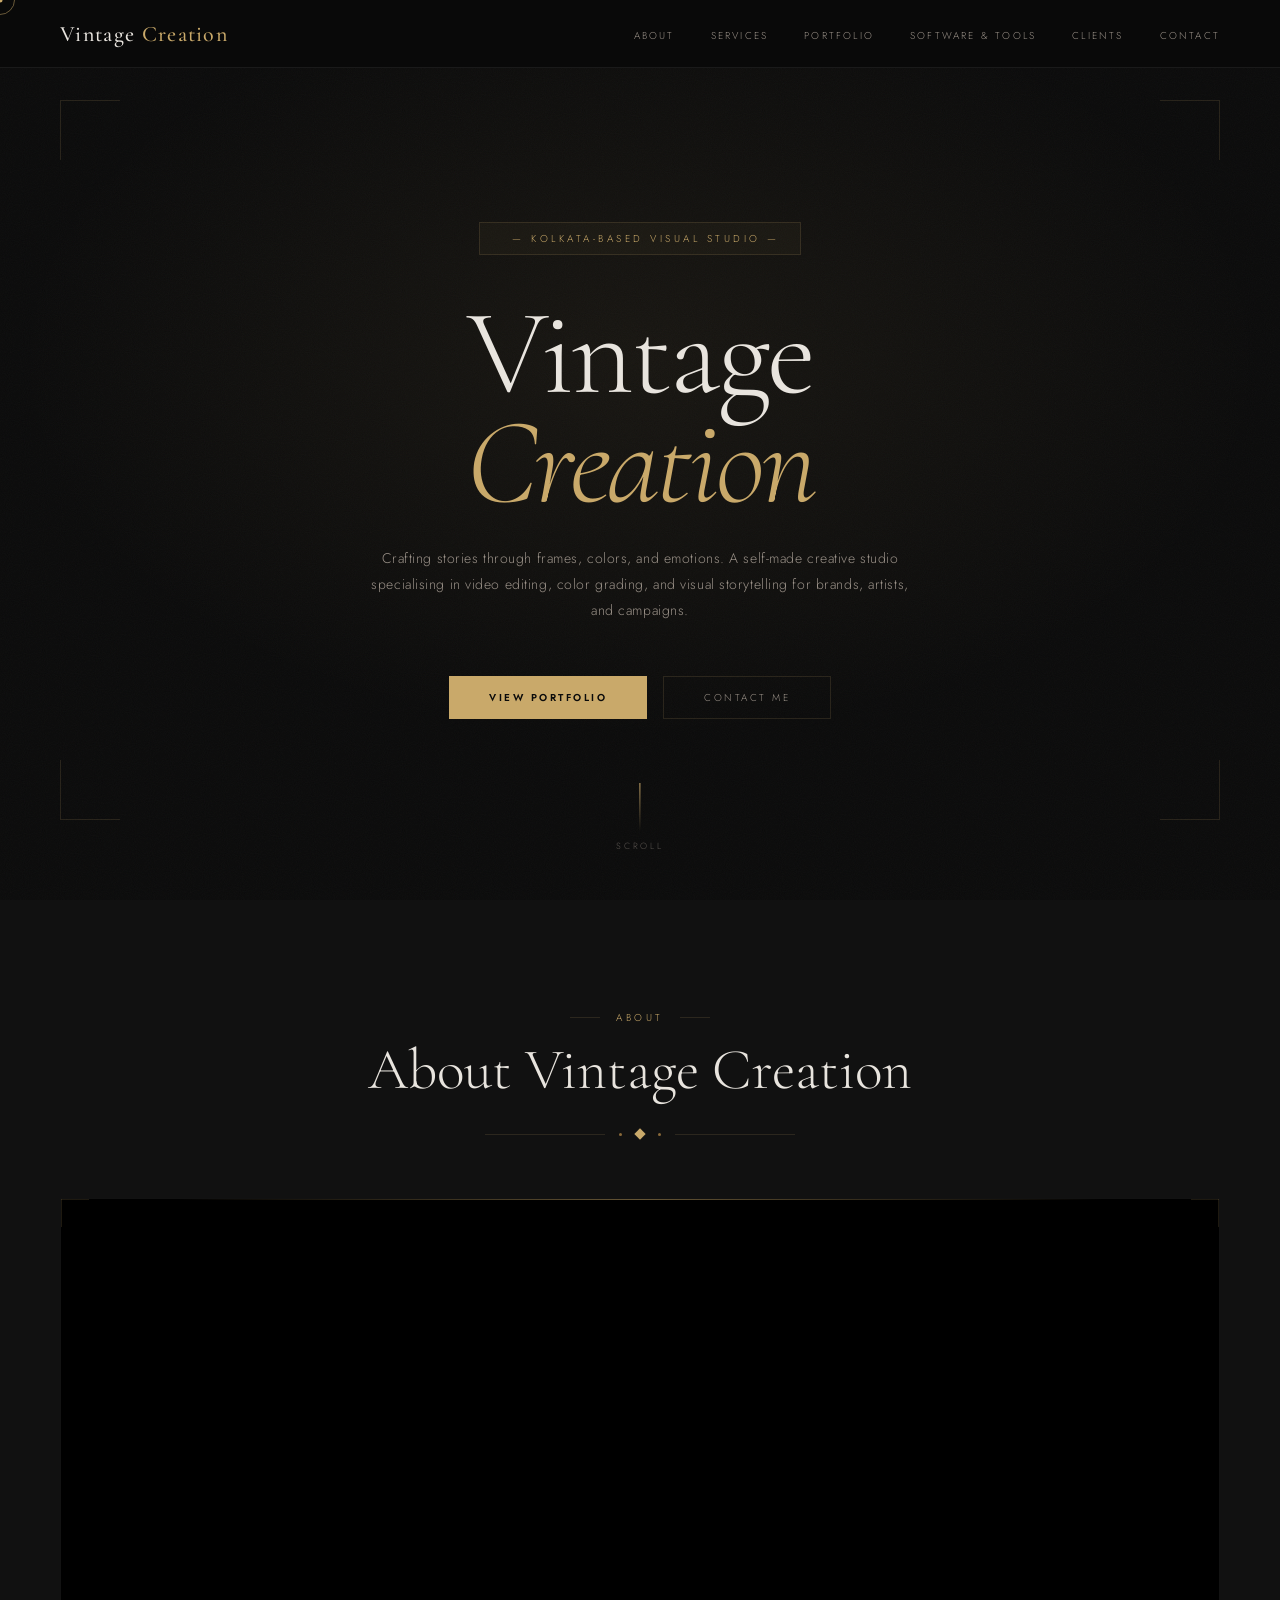
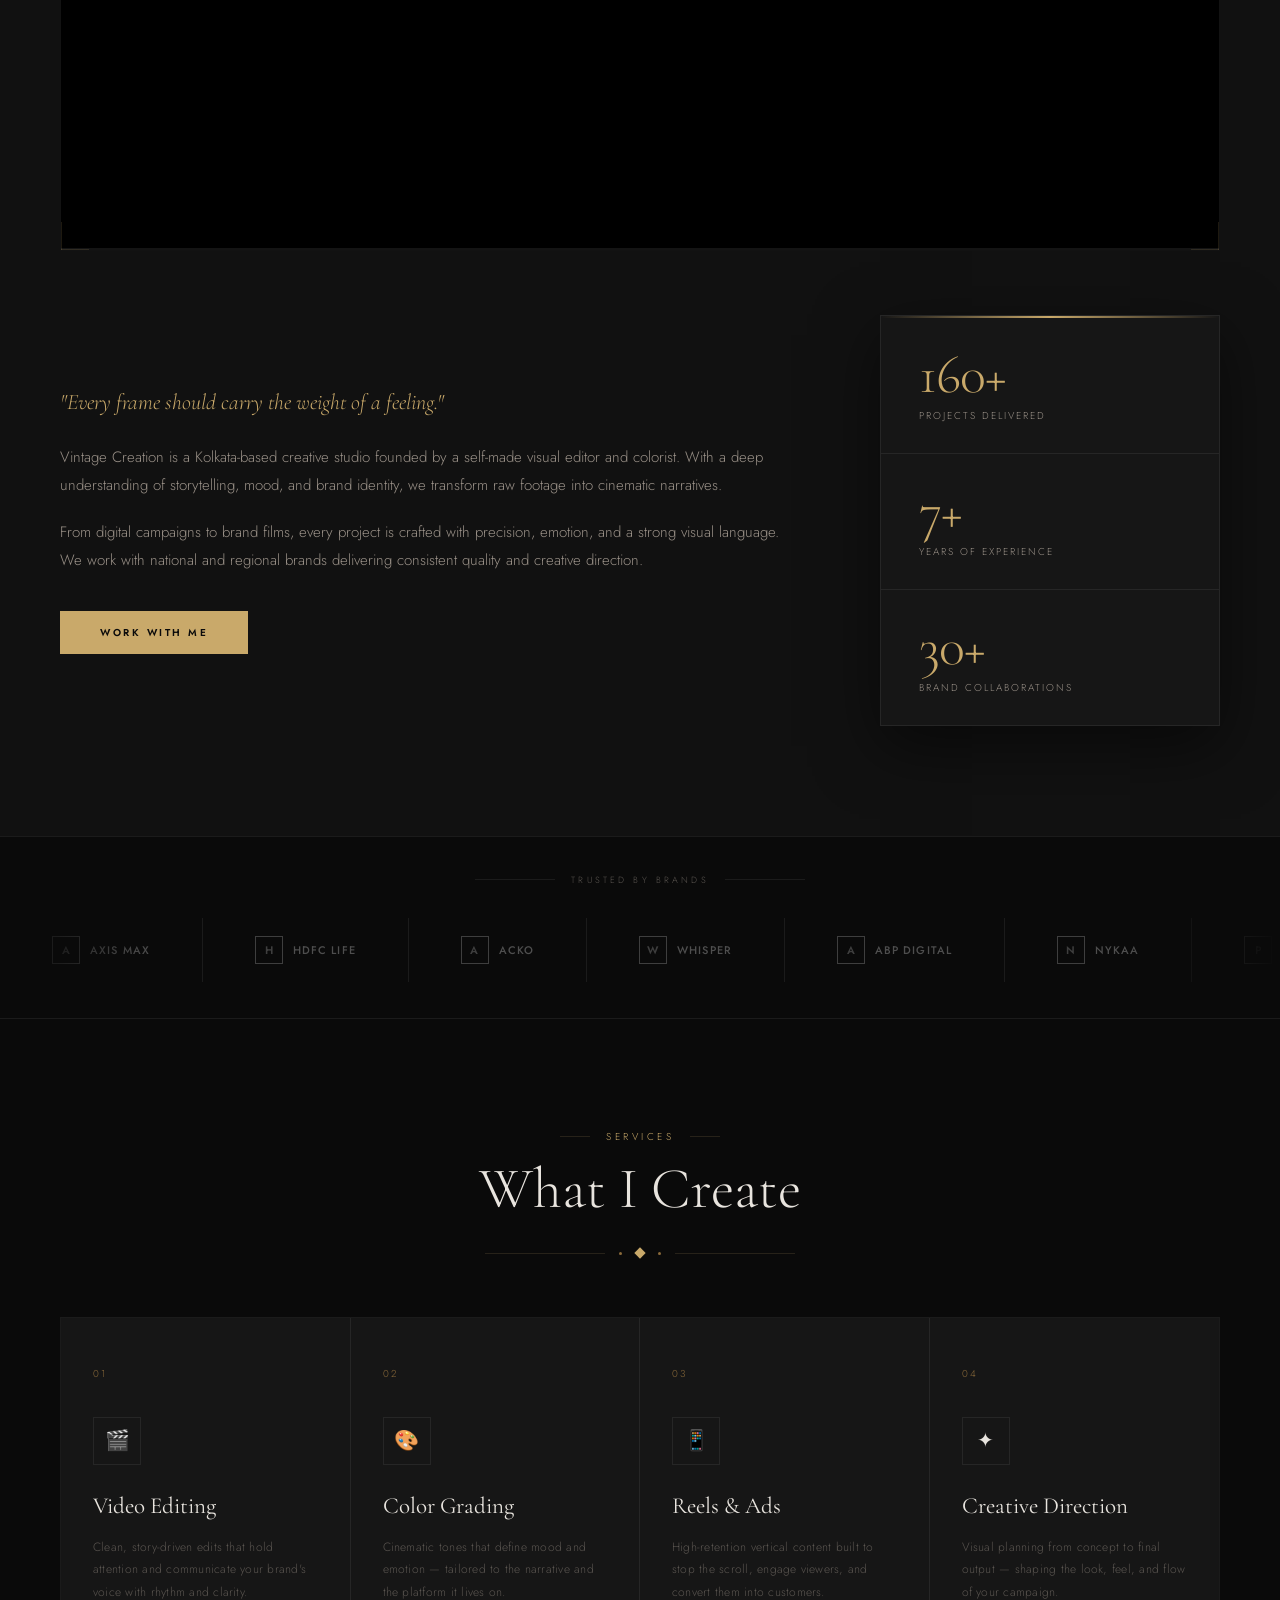
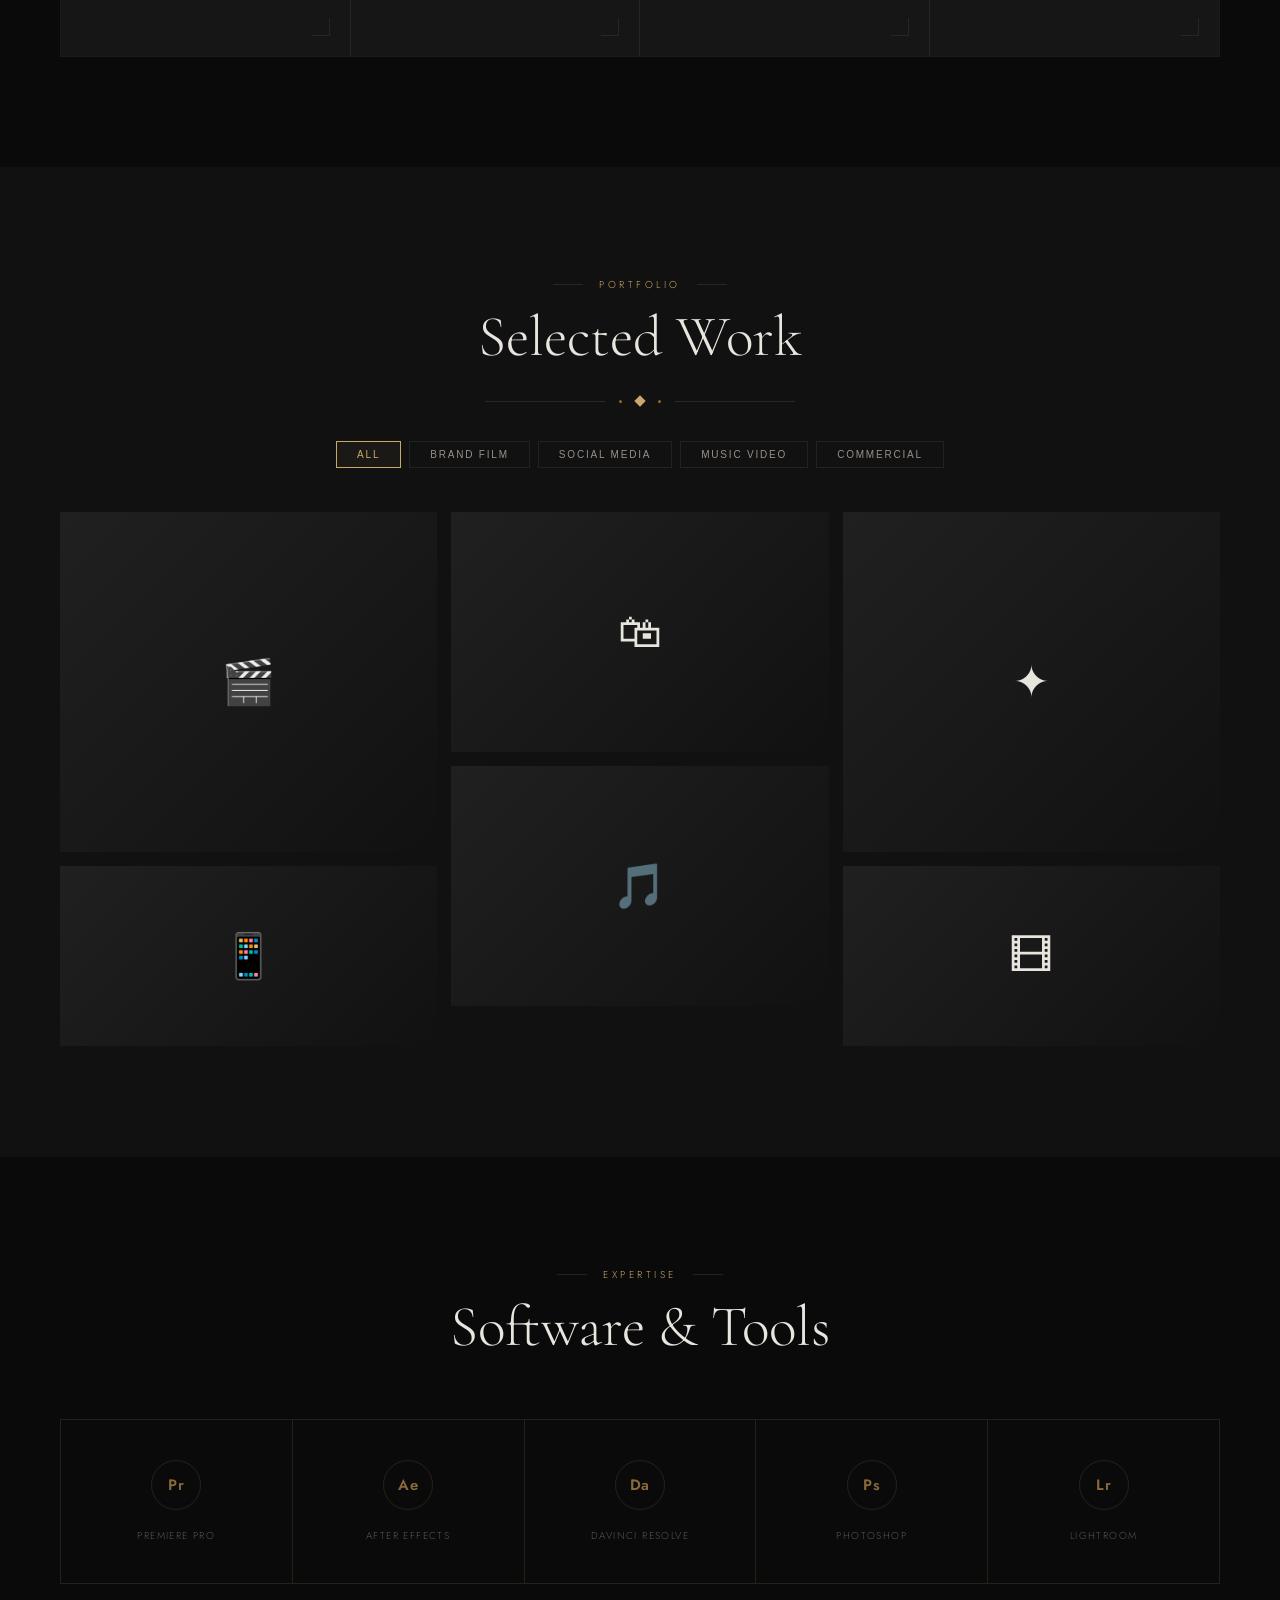
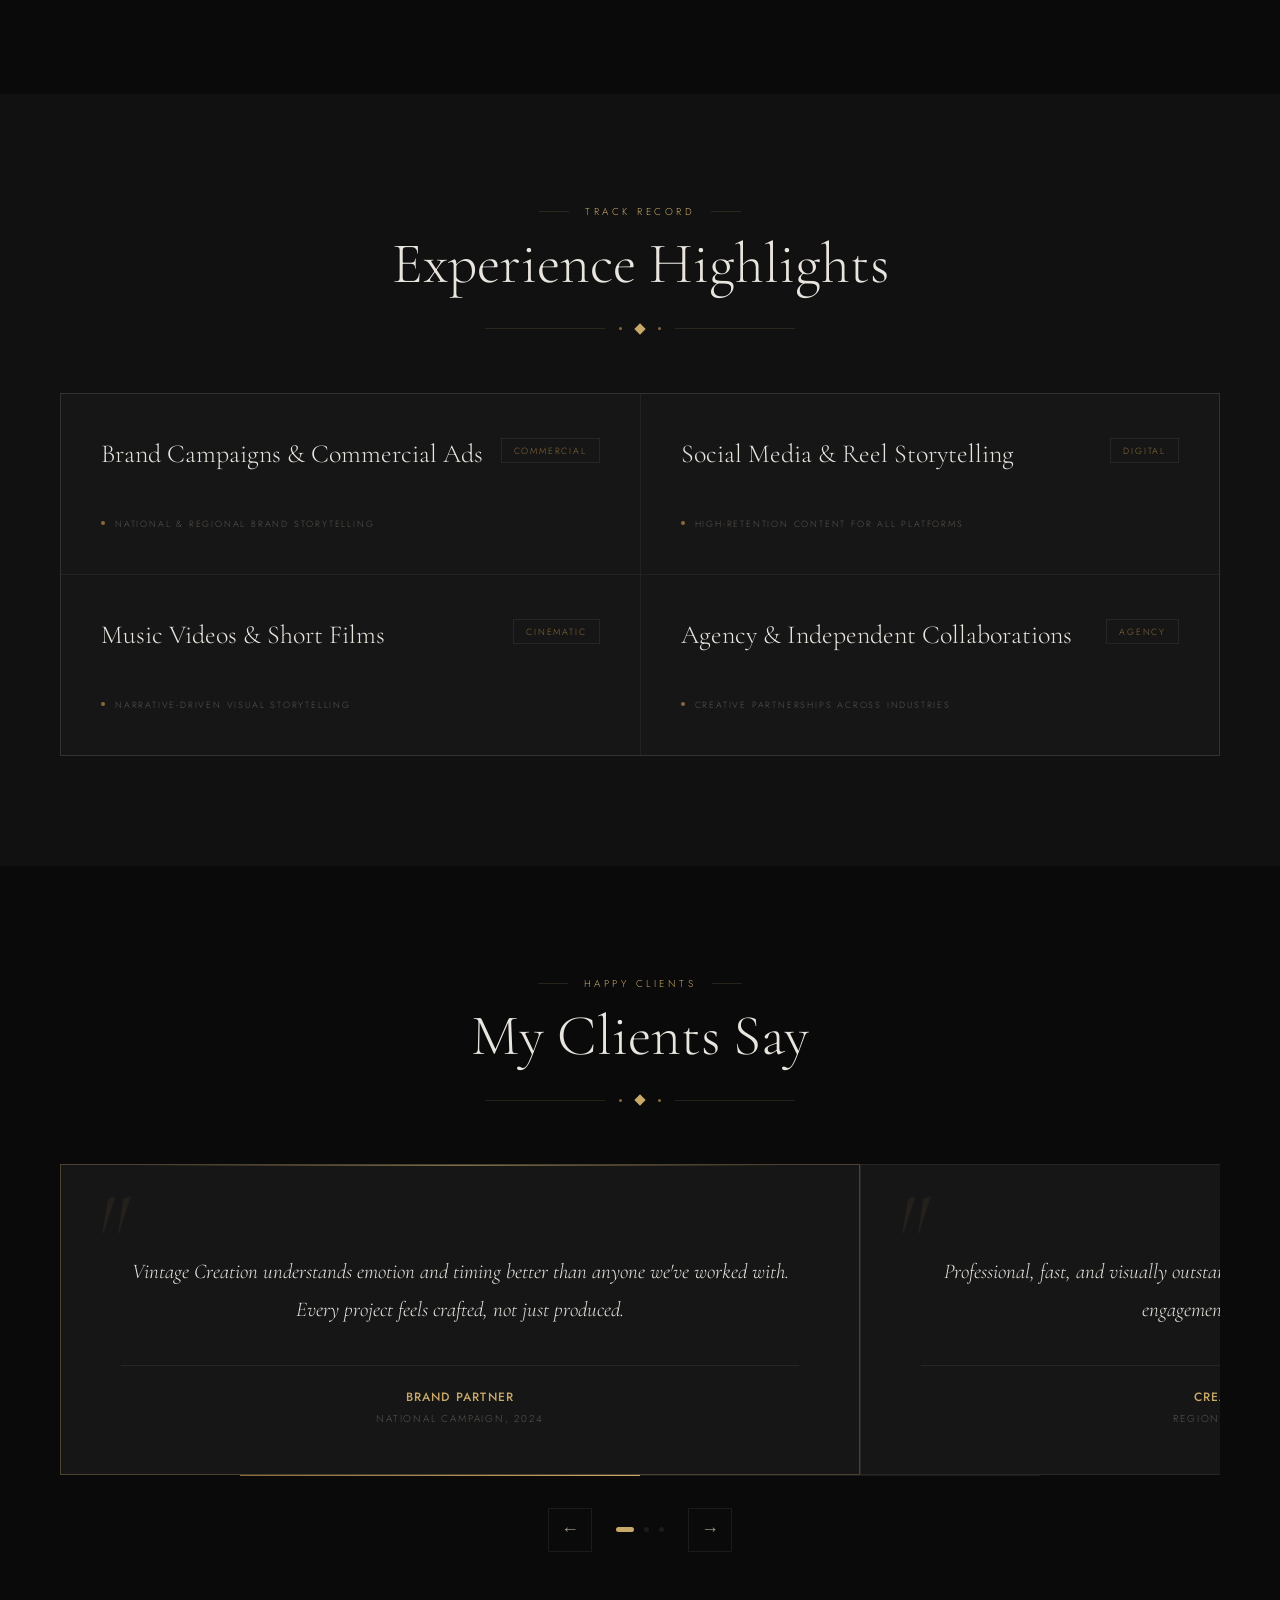
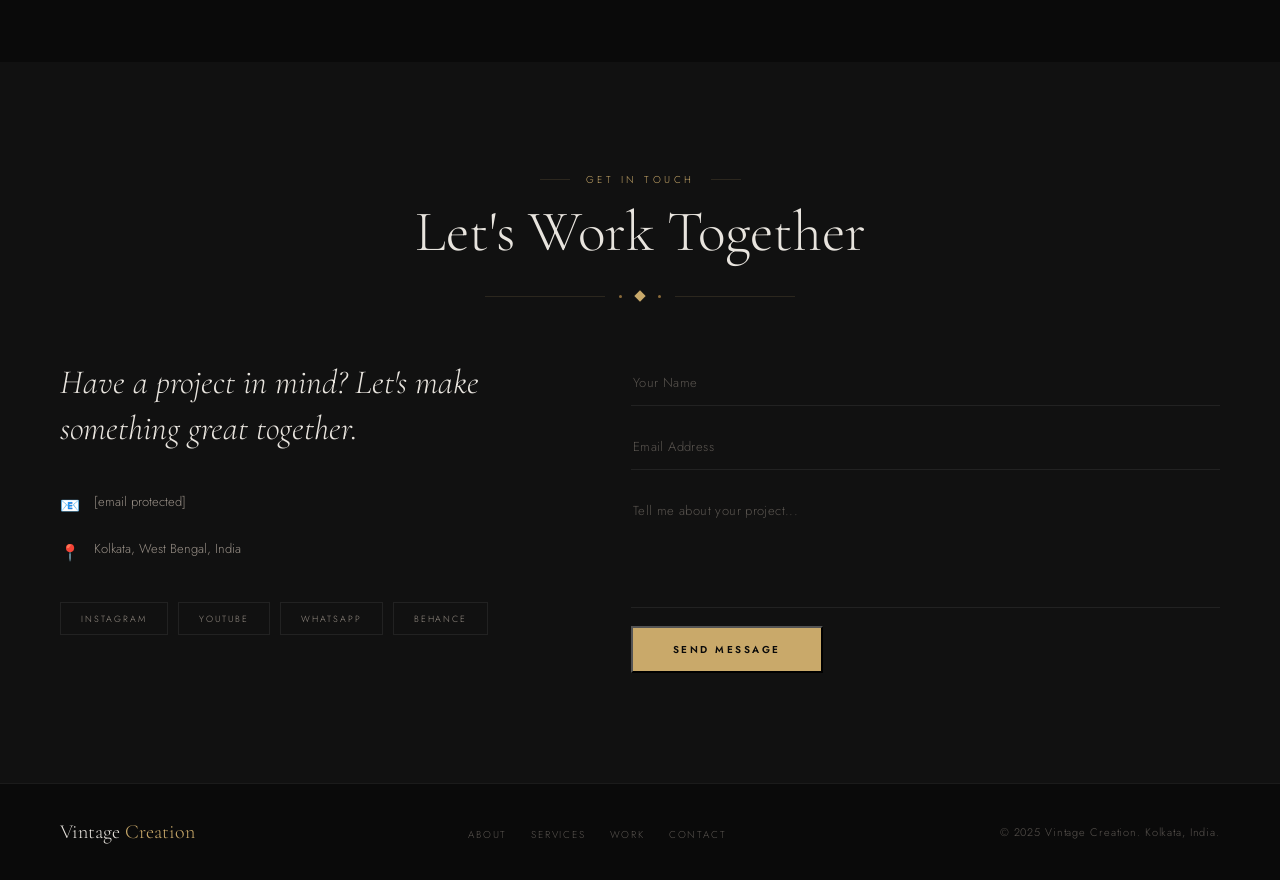
==== commit b1e808f2: "Update fmt.Println output from 'Hello' to 'Goodbye'" ====
--- a/index.html
+++ b/index.html
@@ -112,7 +112,7 @@
   border:1px solid var(--border); padding:8px 20px; margin-bottom:44px;
   background:rgba(201,169,106,0.04); position:relative; overflow:hidden;
 }
-.hero-badge::before { content:'—'; color:var(--gold-dim); }
+.hero-badge::before { content:''; color:var(--gold-dim); }
 .hero-badge::after {
   content:''; position:absolute; top:0; left:-120%; width:60%; height:100%;
   background:linear-gradient(120deg,transparent 0%,rgba(255,220,140,0.12) 40%,rgba(255,240,180,0.45) 50%,rgba(255,220,140,0.12) 60%,transparent 100%);
@@ -147,6 +147,213 @@
 .reveal.visible { opacity:1; transform:none; }
 .d1 { transition-delay:.12s; } .d2 { transition-delay:.24s; }
 .d3 { transition-delay:.36s; } .d4 { transition-delay:.48s; }
+
+/* ── SHOWREEL VIDEO ── */
+.showreel-wrap {
+  position: relative;
+  margin-top: 60px;
+  /* cinematic 16:9 container */
+  width: 100%;
+  aspect-ratio: 16 / 9;
+  overflow: hidden;
+  background: #000;
+  border: 1px solid var(--border2);
+  cursor: none;
+}
+/* gold top glow line */
+.showreel-wrap::before {
+  content: '';
+  position: absolute; top: 0; left: 10%; right: 10%; height: 1px; z-index: 3;
+  background: linear-gradient(to right, transparent, var(--gold), transparent);
+  opacity: 0.5;
+}
+/* corner brackets — cinematic framing */
+.showreel-wrap::after {
+  content: '';
+  position: absolute; inset: 0; z-index: 3;
+  background:
+    linear-gradient(to right,  var(--border) 1px, transparent 1px) 0 0 / 28px 28px no-repeat,
+    linear-gradient(to bottom, var(--border) 1px, transparent 1px) 0 0 / 28px 28px no-repeat,
+    linear-gradient(to left,   var(--border) 1px, transparent 1px) 100% 0 / 28px 28px no-repeat,
+    linear-gradient(to bottom, var(--border) 1px, transparent 1px) 100% 0 / 28px 28px no-repeat,
+    linear-gradient(to right,  var(--border) 1px, transparent 1px) 0 100% / 28px 28px no-repeat,
+    linear-gradient(to top,    var(--border) 1px, transparent 1px) 0 100% / 28px 28px no-repeat,
+    linear-gradient(to left,   var(--border) 1px, transparent 1px) 100% 100% / 28px 28px no-repeat,
+    linear-gradient(to top,    var(--border) 1px, transparent 1px) 100% 100% / 28px 28px no-repeat;
+  pointer-events: none;
+}
+
+/* the YouTube IFrame API injects an <iframe> inside #ytPlayer */
+#ytPlayer {
+  position: absolute;
+  inset: 0;
+  width: 100%;
+  height: 100%;
+  background: #000;
+}
+#ytPlayer iframe {
+  position: absolute;
+  inset: 0;
+  width: 100% !important;
+  height: 100% !important;
+  border: none;
+  pointer-events: none; /* let our overlay capture clicks */
+}
+
+/* the actual video fills the container */
+.showreel-video {
+  position: absolute; inset: 0;
+  width: 100%; height: 100%;
+  object-fit: cover;
+  display: block;
+}
+
+/* dark overlay — dims slightly, reveals on hover */
+.showreel-overlay {
+  position: absolute; inset: 0; z-index: 2;
+  background: rgba(0,0,0,0.35);
+  transition: background 0.45s ease;
+  display: flex; align-items: center; justify-content: center;
+}
+.showreel-wrap:hover .showreel-overlay {
+  background: rgba(0,0,0,0.55);
+}
+
+/* play/pause button — centre of overlay */
+.showreel-btn {
+  width: 72px; height: 72px;
+  border: 1px solid rgba(201,169,106,0.5);
+  border-radius: 50%;
+  background: rgba(10,10,10,0.6);
+  backdrop-filter: blur(8px);
+  display: flex; align-items: center; justify-content: center;
+  color: var(--gold);
+  cursor: none;
+  position: relative; overflow: hidden;
+  transition: border-color .35s, transform .35s, background .35s;
+  /* hidden by default, shown on hover */
+  opacity: 0;
+  transform: scale(0.85);
+  transition: opacity .35s ease, transform .35s ease, border-color .35s, background .35s;
+}
+.showreel-wrap:hover .showreel-btn {
+  opacity: 1;
+  transform: scale(1);
+}
+.showreel-btn:hover {
+  border-color: var(--gold);
+  background: rgba(201,169,106,0.15);
+  transform: scale(1.08) !important;
+}
+/* shine sweep on button hover */
+.showreel-btn::after {
+  content: '';
+  position: absolute; top: 0; left: -100%; width: 100%; height: 100%;
+  background: linear-gradient(90deg, transparent, rgba(255,220,140,0.2), transparent);
+  transition: left 0.5s ease;
+}
+.showreel-btn:hover::after { left: 100%; }
+
+/* SVG icons inside button */
+.showreel-btn svg {
+  width: 22px; height: 22px;
+  fill: var(--gold);
+  flex-shrink: 0;
+  transition: transform .25s ease;
+}
+.showreel-btn:hover svg { transform: scale(1.12); }
+/* pause icon — two bars */
+.showreel-btn .icon-pause { display: none; }
+.showreel-btn .icon-play  { display: block; margin-left: 3px; /* optical centre */ }
+.showreel-wrap.is-playing .showreel-btn .icon-play  { display: none; }
+.showreel-wrap.is-playing .showreel-btn .icon-pause { display: block; }
+
+/* label below button */
+.showreel-label {
+  position: absolute; bottom: 20px; left: 0; right: 0;
+  text-align: center; z-index: 4;
+  font-size: 9px; letter-spacing: .3em; text-transform: uppercase;
+  color: rgba(201,169,106,0.6);
+  opacity: 0; transform: translateY(6px);
+  transition: opacity .35s, transform .35s;
+}
+.showreel-wrap:hover .showreel-label {
+  opacity: 1; transform: translateY(0);
+}
+
+/* eyebrow label top-left */
+.showreel-tag {
+  position: absolute; top: 18px; left: 20px; z-index: 4;
+  font-size: 9px; letter-spacing: .28em; text-transform: uppercase;
+  color: rgba(201,169,106,0.55);
+  display: flex; align-items: center; gap: 8px;
+  opacity: 0; transform: translateY(-4px);
+  transition: opacity .4s .05s, transform .4s .05s;
+}
+.showreel-wrap:hover .showreel-tag { opacity: 1; transform: translateY(0); }
+.showreel-tag::before {
+  content: '';
+  display: block; width: 20px; height: 1px;
+  background: var(--gold-dim);
+}
+
+/* mute button top-right */
+.showreel-mute {
+  position: absolute; top: 16px; right: 18px; z-index: 4;
+  width: 34px; height: 34px; border: 1px solid rgba(201,169,106,0.25);
+  border-radius: 50%; background: rgba(10,10,10,0.5); backdrop-filter: blur(6px);
+  display: flex; align-items: center; justify-content: center;
+  cursor: none;
+  opacity: 0; transform: translateY(-4px);
+  transition: opacity .4s .05s, transform .4s .05s, border-color .3s, background .3s;
+}
+.showreel-wrap:hover .showreel-mute { opacity: 1; transform: translateY(0); }
+.showreel-mute:hover { border-color: var(--gold); background: rgba(201,169,106,0.1); }
+.showreel-mute svg { width: 14px; height: 14px; fill: var(--gold-dim); transition: fill .3s; }
+.showreel-mute:hover svg { fill: var(--gold); }
+.showreel-mute .icon-muted   { display: none; }
+.showreel-mute .icon-unmuted { display: block; }
+.showreel-wrap.is-muted .showreel-mute .icon-unmuted { display: none; }
+.showreel-wrap.is-muted .showreel-mute .icon-muted   { display: block; }
+
+/* progress bar at very bottom */
+.showreel-progress {
+  position: absolute; bottom: 0; left: 0; right: 0; height: 2px; z-index: 4;
+  background: rgba(255,255,255,0.08);
+}
+.showreel-progress-fill {
+  height: 100%;
+  background: linear-gradient(to right, var(--gold-dim), var(--gold));
+  width: 0%; transition: none;
+}
+
+/* placeholder when no video src */
+.showreel-placeholder {
+  position: absolute; inset: 0; z-index: 1;
+  display: flex; flex-direction: column; align-items: center; justify-content: center;
+  gap: 16px;
+  background: linear-gradient(135deg, var(--surface) 0%, var(--bg) 100%);
+}
+.showreel-placeholder-icon {
+  font-size: 48px; opacity: .25;
+}
+.showreel-placeholder-text {
+  font-size: 11px; letter-spacing: .25em; text-transform: uppercase;
+  color: var(--text3);
+}
+
+/* responsive */
+@media(max-width:960px){
+  .showreel-wrap { margin-top: 48px; }
+  .showreel-btn  { width: 60px; height: 60px; }
+  .showreel-btn svg { width: 18px; height: 18px; }
+}
+@media(max-width:600px){
+  .showreel-wrap { margin-top: 36px; }
+  .showreel-btn  { width: 52px; height: 52px; }
+  .showreel-tag, .showreel-mute { display: none; }
+  .showreel-label { font-size: 8px; letter-spacing: .2em; }
+}
 
 /* ── ABOUT ── */
 #about { background:var(--bg2); }
@@ -427,31 +634,194 @@
 .footer-nav a:hover { color:var(--gold); }
 .footer-copy { font-size:11px; letter-spacing:.08em; color:var(--text3); }
 
+/* ── BRANDS CAROUSEL ── */
+#brands {
+  background: var(--bg);
+  padding: 0;                        /* no section padding — slim strip */
+  border-top: 1px solid var(--border2);
+  border-bottom: 1px solid var(--border2);
+  overflow: hidden;
+}
+
+.brands-header {
+  display: flex;
+  align-items: center;
+  justify-content: center;
+  gap: 16px;
+  padding: 36px 60px 0;
+  font-size: 9px;
+  letter-spacing: .35em;
+  text-transform: uppercase;
+  color: var(--text3);
+}
+.brands-header::before,
+.brands-header::after {
+  content: '';
+  flex: 1;
+  max-width: 80px;
+  height: 1px;
+  background: var(--border2);
+}
+
+/* infinite scroll track */
+.brands-track-wrap {
+  position: relative;
+  overflow: hidden;
+  padding: 32px 0 36px;
+  /* left + right fade masks */
+  -webkit-mask-image: linear-gradient(
+    to right,
+    transparent 0%,
+    #000 12%,
+    #000 88%,
+    transparent 100%
+  );
+  mask-image: linear-gradient(
+    to right,
+    transparent 0%,
+    #000 12%,
+    #000 88%,
+    transparent 100%
+  );
+}
+
+.brands-track {
+  display: flex;
+  align-items: center;
+  gap: 0;
+  width: max-content;
+  /* infinite scroll: duplicated items, animation loops seamlessly */
+  animation: brandsScroll 28s linear infinite;
+}
+.brands-track:hover { animation-play-state: paused; }
+
+@keyframes brandsScroll {
+  from { transform: translateX(0); }
+  to   { transform: translateX(-50%); } /* move exactly half — we duplicate items */
+}
+
+/* single brand logo item */
+.brand-item {
+  display: flex;
+  align-items: center;
+  justify-content: center;
+  padding: 0 52px;
+  border-right: 1px solid var(--border2);
+  flex-shrink: 0;
+  min-width: 160px;
+  height: 64px;
+  position: relative;
+  transition: opacity .35s;
+}
+.brand-item:last-child { border-right: none; }
+
+/* logo image — replace src with real logo later */
+.brand-logo {
+  display: flex;
+  align-items: center;
+  gap: 10px;
+  opacity: 0.28;
+  filter: grayscale(1) brightness(1.8);
+  transition: opacity .45s ease, filter .45s ease, transform .35s ease;
+  white-space: nowrap;
+}
+.brand-logo:hover {
+  opacity: 0.75;
+  filter: grayscale(0) brightness(1);
+  transform: translateY(-2px);
+}
+
+/* logo mark — geometric shape as placeholder until real logos added */
+.brand-mark {
+  width: 28px;
+  height: 28px;
+  border: 1.5px solid var(--gold-dim);
+  flex-shrink: 0;
+  display: flex;
+  align-items: center;
+  justify-content: center;
+  font-size: 11px;
+  font-weight: 600;
+  color: var(--gold-dim);
+  font-family: 'Jost', sans-serif;
+  letter-spacing: .04em;
+  transition: border-color .35s, color .35s;
+}
+.brand-logo:hover .brand-mark {
+  border-color: var(--gold);
+  color: var(--gold);
+}
+
+/* when you add real <img> logos later: */
+.brand-logo img {
+  height: 22px;
+  width: auto;
+  object-fit: contain;
+  display: block;
+}
+
+.brand-name {
+  font-family: 'Jost', sans-serif;
+  font-size: 11px;
+  font-weight: 500;
+  letter-spacing: .1em;
+  text-transform: uppercase;
+  color: var(--text2);
+  transition: color .35s;
+}
+.brand-logo:hover .brand-name { color: var(--text); }
+
+/* responsive */
+@media(max-width: 960px) {
+  .brands-header { padding: 28px 28px 0; }
+  .brand-item { padding: 0 36px; min-width: 130px; }
+  .brands-track { animation-duration: 22s; }
+}
+@media(max-width: 600px) {
+  .brands-header { padding: 22px 20px 0; font-size: 8.5px; letter-spacing: .28em; }
+  .brand-item { padding: 0 28px; min-width: 110px; height: 56px; }
+  .brands-track-wrap { padding: 24px 0 28px; }
+  .brands-track { animation-duration: 18s; }
+  .brand-name { font-size: 10px; }
+  .brand-mark { width: 22px; height: 22px; font-size: 9px; }
+}
+
 /* ═══════════════════════════════════════════
    RESPONSIVE
 ═══════════════════════════════════════════ */
 
-/* ── TABLET 960px ── */
+/* ── TABLET ≤ 960px ── */
 @media(max-width:960px){
+  /* Nav */
   nav { padding:0 24px; height:60px; }
   .nav-links { display:none; }
   .nav-hamburger { display:flex; }
 
+  /* Global sections */
   section { padding:80px 28px; }
   #hero { padding:100px 28px 80px; }
   .hero-corner { display:none; }
+
+  /* Hero content */
   .hero-badge { font-size:9px; letter-spacing:.25em; padding:7px 14px; margin-bottom:32px; }
-  .hero-tagline { font-size:13px; margin-bottom:40px; }
+  .hero-tagline { font-size:13px; margin-bottom:40px; max-width:100%; }
   .hero-cta { gap:12px; }
 
   /* About */
   .about-grid { grid-template-columns:1fr; gap:44px; margin-top:48px; }
+  .about-highlight { font-size:20px; }
   .stats-panel { display:grid; grid-template-columns:repeat(3,1fr); }
   .stat-row { border-bottom:none !important; border-right:1px solid var(--border2); padding:28px 20px; }
   .stat-row:last-child { border-right:none; }
   .stat-num { font-size:44px; }
-
-  /* Services — 2×2 grid */
+  .showreel-wrap { margin-top:48px; }
+
+  /* Brands carousel */
+  .brands-header { padding:28px 28px 0; }
+  .brand-item { padding:0 36px; min-width:130px; }
+  .brands-track { animation-duration:24s; }
+
+  /* Services — 2×2 */
   .services-grid { grid-template-columns:repeat(2,1fr); }
   .service-card { border-bottom:1px solid var(--border2); }
   .service-card:nth-child(2n){ border-right:none; }
@@ -459,16 +829,14 @@
 
   /* Portfolio */
   .portfolio-grid { columns:2; column-gap:12px; }
-  .portfolio-filter { margin:28px 0 36px; }
+  .portfolio-filter { margin:28px 0 36px; flex-wrap:wrap; }
   .filter-btn { padding:6px 14px; font-size:9px; }
   .ph-tall { height:260px; } .ph-med { height:190px; } .ph-short { height:150px; }
 
   /* Tools */
   .tools-grid { flex-wrap:wrap; }
   .tool-item { flex:1 1 33.33%; border-bottom:1px solid var(--border); }
-  /* spotlight child offset fix */
   .tools-spotlight { display:none; }
-  .tool-item:nth-child(2){ /* 1-indexed after spotlight div = item 2 */ }
   .tool-item:nth-child(4){ border-right:none; }
   .tool-item:nth-child(5){ border-bottom:none; }
   .tool-item:nth-child(6){ border-right:none; border-bottom:none; }
@@ -479,8 +847,8 @@
   .exp-name-new { font-size:22px; }
 
   /* Testimonials */
-  .testi-card { padding:44px 36px 40px; }
-  .testi-text { font-size:19px; }
+  .testi-card { padding:44px 36px 40px; max-width:100%; }
+  .testi-text { font-size:18px; }
 
   /* Contact */
   .contact-grid { grid-template-columns:1fr; gap:48px; margin-top:48px; }
@@ -491,79 +859,124 @@
   .footer-nav { display:none; }
 }
 
-/* ── MOBILE 600px ── */
+/* ── MOBILE ≤ 600px ── */
 @media(max-width:600px){
-  section { padding:64px 20px; }
-  #hero { padding:86px 20px 70px; }
-
-  .hero-title { font-size:clamp(50px,15vw,78px); line-height:.88; }
-  .hero-tagline { font-size:13px; }
-  .hero-badge { font-size:8.5px; letter-spacing:.2em; padding:6px 12px; margin-bottom:28px; }
-  .hero-cta { flex-direction:column; align-items:center; }
-  .btn-primary,.btn-ghost { width:100%; max-width:260px; text-align:center; padding:13px 20px; }
-  .hero-scroll { display:none; }
-
-  .section-title { font-size:clamp(28px,8vw,42px); }
-  .section-eyebrow { font-size:9px; letter-spacing:.25em; }
+  section { padding:60px 20px; }
+  #hero { padding:84px 20px 64px; }
+
+  /* Hero */
+  .hero-title { font-size:clamp(46px,13vw,72px); line-height:.9; }
+  .hero-tagline { font-size:12.5px; line-height:1.75; margin-bottom:36px; }
+  .hero-badge { font-size:8.5px; letter-spacing:.2em; padding:6px 12px; margin-bottom:26px; }
+  .hero-cta { flex-direction:column; align-items:center; gap:10px; }
+  .btn-primary,.btn-ghost {
+    width:min(280px,100%);
+    text-align:center; justify-content:center;
+    padding:0 24px; height:46px;
+  }
+  .hero-scroll { margin-top:40px; }
+  .scroll-line { height:36px; }
+
+  /* Section labels */
+  .section-title { font-size:clamp(26px,8vw,40px); }
+  .section-eyebrow { font-size:9px; letter-spacing:.22em; }
+  .ornament { margin:20px auto 0; }
+
+  /* Showreel */
+  .showreel-wrap { margin-top:36px; }
+  .showreel-btn { width:54px; height:54px; }
+  .showreel-tag, .showreel-mute { display:none; }
+  .showreel-label { font-size:8px; letter-spacing:.2em; }
 
   /* About */
-  .about-highlight { font-size:18px; }
-  .about-text { font-size:14px; }
-  .stats-panel { grid-template-columns:1fr !important; }
-  .stat-row { border-right:none !important; border-bottom:1px solid var(--border2) !important; padding:24px 22px; }
+  .about-highlight { font-size:17px; }
+  .about-text { font-size:13.5px; }
+  .stats-panel { grid-template-columns:1fr !important; display:block !important; }
+  .stat-row { border-right:none !important; border-bottom:1px solid var(--border2) !important; padding:22px 22px; }
   .stat-row:last-child { border-bottom:none !important; }
-  .stat-num { font-size:48px; }
+  .stat-num { font-size:46px; }
+
+  /* Brands */
+  .brands-header { padding:20px 20px 0; font-size:8.5px; letter-spacing:.25em; }
+  .brand-item { padding:0 24px; min-width:100px; height:54px; }
+  .brands-track-wrap { padding:20px 0 24px; }
+  .brands-track { animation-duration:16s; }
+  .brand-name { font-size:10px; }
+  .brand-mark { width:22px; height:22px; font-size:9px; }
 
   /* Services — single column */
   .services-grid { grid-template-columns:1fr; }
-  .service-card { border-right:none !important; border-bottom:1px solid var(--border2) !important; padding:36px 24px 40px; }
+  .service-card { border-right:none !important; border-bottom:1px solid var(--border2) !important; padding:32px 22px 36px; }
   .service-card:last-child { border-bottom:none !important; }
-  .service-icon-wrap { width:42px; height:42px; margin-bottom:22px; }
+  .service-icon-wrap { width:42px; height:42px; margin-bottom:20px; }
+  .service-name { font-size:20px; }
+  .service-desc { font-size:12px; }
 
   /* Portfolio */
   .portfolio-grid { columns:1; }
-  .ph-tall { height:220px; } .ph-med { height:190px; } .ph-short { height:160px; }
-  .portfolio-filter { gap:5px; }
-  .filter-btn { padding:6px 10px; font-size:8.5px; letter-spacing:.12em; }
-
-  /* Tools */
+  .ph-tall { height:200px; } .ph-med { height:180px; } .ph-short { height:150px; }
+  .portfolio-filter { gap:6px; }
+  .filter-btn { padding:6px 11px; font-size:8.5px; letter-spacing:.1em; }
+
+  /* Tools — 2-col grid */
   .tools-grid { flex-wrap:wrap; }
-  .tool-item { flex:1 1 50%; }
+  .tool-item { flex:1 1 50%; border-bottom:1px solid var(--border); }
   .tool-item:nth-child(even){ border-right:none; }
-  .tool-item { border-bottom:1px solid var(--border); }
   .tool-item:nth-last-child(-n+2){ border-bottom:none; }
-  .tool-icon { width:42px; height:42px; }
+  .tool-icon { width:42px; height:42px; margin-bottom:14px; }
+  .tool-name { font-size:9.5px; }
 
   /* Experience */
-  .exp-card { padding:28px 20px; }
-  .exp-name-new { font-size:19px; }
+  .exp-grid { grid-template-columns:1fr; }
+  .exp-card { padding:26px 20px; }
+  .exp-name-new { font-size:18px; }
   .exp-card-header { flex-direction:column-reverse; gap:10px; align-items:flex-start; }
+  .exp-tag-new { font-size:8.5px; }
 
   /* Testimonials */
-  .testi-card { padding:36px 20px 32px; }
-  .testi-text { font-size:16px; }
-  .testi-quote-icon { font-size:72px; }
+  .testi-card { padding:32px 20px 28px; max-width:100%; }
+  .testi-text { font-size:15px; margin-top:20px; }
+  .testi-quote-icon { font-size:64px; top:8px; left:20px; }
+  .testi-prev,.testi-next { width:38px; height:38px; font-size:16px; }
 
   /* Contact */
-  .contact-tagline { font-size:22px; }
-  .social-row { gap:8px; }
+  .contact-tagline { font-size:21px; }
+  .social-row { gap:8px; flex-wrap:wrap; }
   .social-btn { padding:8px 12px; font-size:8.5px; }
+  .contact-form input,.contact-form textarea { font-size:12px; }
 
   /* Footer */
-  footer { padding:22px 20px; gap:12px; }
-  .footer-logo { font-size:18px; }
-  .footer-copy { font-size:10px; }
-}
-
-/* ── SMALL MOBILE 380px ── */
+  footer { padding:20px 20px; gap:12px; text-align:center; }
+  .footer-logo { font-size:17px; }
+  .footer-copy { font-size:9.5px; }
+}
+
+/* ── SMALL MOBILE ≤ 380px ── */
 @media(max-width:380px){
-  section { padding:56px 16px; }
-  #hero { padding:80px 16px 64px; }
-  .hero-title { font-size:clamp(42px,16vw,64px); }
+  section { padding:52px 16px; }
+  #hero { padding:76px 16px 60px; }
+  .hero-title { font-size:clamp(38px,14vw,58px); }
   .hero-badge { display:none; }
-  .service-card { padding:28px 18px 32px; }
-  .testi-card { padding:28px 16px 26px; }
-  .exp-card { padding:24px 16px; }
+  .hero-tagline { font-size:12px; margin-bottom:30px; }
+  .btn-primary,.btn-ghost { height:44px; }
+
+  .section-title { font-size:clamp(24px,8vw,36px); }
+
+  .showreel-wrap { margin-top:28px; }
+
+  .service-card { padding:28px 16px 32px; }
+  .service-name { font-size:19px; }
+
+  .testi-card { padding:28px 16px 24px; }
+  .testi-text { font-size:14px; }
+
+  .exp-card { padding:22px 14px; }
+  .exp-name-new { font-size:17px; }
+
+  .brand-item { padding:0 18px; min-width:88px; }
+  .brands-track { animation-duration:14s; }
+
+  footer { padding:18px 16px; }
 }
 </style>
 </head>
@@ -607,7 +1020,7 @@
   <div class="hero-corner tl"></div><div class="hero-corner tr"></div>
   <div class="hero-corner bl"></div><div class="hero-corner br"></div>
   <div class="hero-inner">
-    <div class="hero-badge">Kolkata-based Visual Studio</div>
+    <div class="hero-badge">— Kolkata-based Visual Studio —</div>
     <h1 class="hero-title">Vintage<em>Creation</em></h1>
     <p class="hero-tagline">Crafting stories through frames, colors, and emotions. A self-made creative studio specialising in video editing, color grading, and visual storytelling for brands, artists, and campaigns.</p>
     <div class="hero-cta">
@@ -627,6 +1040,45 @@
     <div class="ornament-diamond"></div><div class="ornament-dot"></div>
     <div class="ornament-line"></div>
   </div>
+
+  <!-- ── SHOWREEL VIDEO ── -->
+  <div class="showreel-wrap reveal d2" id="showreelWrap">
+
+    <!-- YouTube IFrame API target — JS builds the player here -->
+    <div id="ytPlayer"></div>
+
+    <!-- Custom overlay — sits above iframe, captures hover interactions -->
+    <div class="showreel-overlay" id="showreelOverlay">
+
+      <!-- eyebrow tag top-left -->
+      <div class="showreel-tag">Showreel 2024</div>
+
+      <!-- mute toggle top-right -->
+      <button class="showreel-mute" id="showreelMute" aria-label="Toggle mute">
+        <!-- sound-on icon -->
+        <svg class="icon-unmuted" viewBox="0 0 24 24"><path d="M3 9v6h4l5 5V4L7 9H3zm13.5 3c0-1.77-1.02-3.29-2.5-4.03v8.05c1.48-.73 2.5-2.25 2.5-4.02zM14 3.23v2.06c2.89.86 5 3.54 5 6.71s-2.11 5.85-5 6.71v2.06c4.01-.91 7-4.49 7-8.77s-2.99-7.86-7-8.77z"/></svg>
+        <!-- sound-off icon -->
+        <svg class="icon-muted" viewBox="0 0 24 24"><path d="M16.5 12c0-1.77-1.02-3.29-2.5-4.03v2.21l2.45 2.45c.03-.2.05-.41.05-.63zm2.5 0c0 .94-.2 1.82-.54 2.64l1.51 1.51C20.63 14.91 21 13.5 21 12c0-4.28-2.99-7.86-7-8.77v2.06c2.89.86 5 3.54 5 6.71zM4.27 3L3 4.27 7.73 9H3v6h4l5 5v-6.73l4.25 4.25c-.67.52-1.42.93-2.25 1.18v2.06c1.38-.31 2.63-.95 3.69-1.81L19.73 21 21 19.73l-9-9L4.27 3zM12 4L9.91 6.09 12 8.18V4z"/></svg>
+      </button>
+
+      <!-- centre play/pause button -->
+      <button class="showreel-btn" id="showreelBtn" aria-label="Play / Pause">
+        <svg class="icon-play"  viewBox="0 0 24 24"><path d="M8 5v14l11-7z"/></svg>
+        <svg class="icon-pause" viewBox="0 0 24 24"><path d="M6 19h4V5H6v14zm8-14v14h4V5h-4z"/></svg>
+      </button>
+
+      <!-- bottom hint label -->
+      <div class="showreel-label" id="showreelLabel">Click to Pause</div>
+    </div>
+
+    <!-- thin gold progress bar at bottom edge -->
+    <div class="showreel-progress">
+      <div class="showreel-progress-fill" id="showreelFill"></div>
+    </div>
+
+  </div>
+  <!-- ── END SHOWREEL ── -->
+
   <div class="about-grid">
     <div class="reveal d1">
       <p class="about-highlight">"Every frame should carry the weight of a feeling."</p>
@@ -637,12 +1089,126 @@
       <div class="about-btn"><a href="#contact" class="btn-primary">Work With Me</a></div>
     </div>
     <div class="stats-panel reveal d2" id="statsPanel">
-      <div class="stat-row"><div class="stat-num">50+</div><div class="stat-label">Projects Delivered</div></div>
-      <div class="stat-row"><div class="stat-num">4+</div><div class="stat-label">Years of Experience</div></div>
+      <div class="stat-row"><div class="stat-num">160+</div><div class="stat-label">Projects Delivered</div></div>
+      <div class="stat-row"><div class="stat-num">7+</div><div class="stat-label">Years of Experience</div></div>
       <div class="stat-row"><div class="stat-num">30+</div><div class="stat-label">Brand Collaborations</div></div>
     </div>
   </div>
 </section>
+
+<!-- BRANDS CAROUSEL — placed between About and Services for natural narrative flow -->
+<!-- "Here's who I've worked with" right after the intro, before showing what I do -->
+<div id="brands" class="reveal">
+
+  <div class="brands-header">Trusted by Brands</div>
+
+  <div class="brands-track-wrap">
+    <div class="brands-track" id="brandsTrack">
+
+      <!-- SET 1 — original 11 logos -->
+      <!-- Replace .brand-mark + .brand-name with <img src="logo.svg" alt="Brand"> when you have real logos -->
+      <div class="brand-item">
+        <div class="brand-logo"><div class="brand-mark">A</div><span class="brand-name">AXIS MAX</span></div>
+      </div>
+      <div class="brand-item">
+        <div class="brand-logo"><div class="brand-mark">H</div><span class="brand-name">HDFC LIFE</span></div>
+      </div>
+      <div class="brand-item">
+        <div class="brand-logo"><div class="brand-mark">A</div><span class="brand-name">ACKO</span></div>
+      </div>
+      <div class="brand-item">
+        <div class="brand-logo"><div class="brand-mark">W</div><span class="brand-name">WHISPER</span></div>
+      </div>
+      <div class="brand-item">
+        <div class="brand-logo"><div class="brand-mark">A</div><span class="brand-name">ABP DIGITAL</span></div>
+      </div>
+      <div class="brand-item">
+        <div class="brand-logo"><div class="brand-mark">N</div><span class="brand-name">NYKAA</span></div>
+      </div>
+      <div class="brand-item">
+        <div class="brand-logo"><div class="brand-mark">P</div><span class="brand-name">PATANJALI</span></div>
+      </div>
+      <div class="brand-item">
+        <div class="brand-logo"><div class="brand-mark">C</div><span class="brand-name">COOKME</span></div>
+      </div>
+      <div class="brand-item">
+        <div class="brand-logo"><div class="brand-mark">S</div><span class="brand-name">SENCO GOLD & DIAMONDS</span></div>
+      </div>
+      <div class="brand-item">
+        <div class="brand-logo"><div class="brand-mark">T</div><span class="brand-name">THE TELEGRAPH</span></div>
+      </div>
+      <div class="brand-item">
+        <div class="brand-logo"><div class="brand-mark">A</div><span class="brand-name">AMRIT CEMENT</span></div>
+      </div>
+      <div class="brand-item">
+        <div class="brand-logo"><div class="brand-mark">M</div><span class="brand-name">MEDANTA</span></div>
+      </div>
+      <div class="brand-item">
+        <div class="brand-logo"><div class="brand-mark">O</div><span class="brand-name">OH! CALCUTTA</span></div>
+      </div>
+      <div class="brand-item">
+        <div class="brand-logo"><div class="brand-mark">C</div><span class="brand-name">CHOWMAN</span></div>
+      </div>
+      <div class="brand-item">
+        <div class="brand-logo"><div class="brand-mark">Z</div><span class="brand-name">ZANDU FAST RELIEF</span></div>
+      </div>
+      <div class="brand-item">
+        <div class="brand-logo"><div class="brand-mark">Z</div><span class="brand-name">ZANDU</span></div>
+      </div>
+
+      <!-- SET 2 — exact duplicate for seamless infinite loop -->
+            <div class="brand-item">
+        <div class="brand-logo"><div class="brand-mark">A</div><span class="brand-name">AXIS MAX</span></div>
+      </div>
+      <div class="brand-item">
+        <div class="brand-logo"><div class="brand-mark">H</div><span class="brand-name">HDFC LIFE</span></div>
+      </div>
+      <div class="brand-item">
+        <div class="brand-logo"><div class="brand-mark">A</div><span class="brand-name">ACKO</span></div>
+      </div>
+      <div class="brand-item">
+        <div class="brand-logo"><div class="brand-mark">W</div><span class="brand-name">WHISPER</span></div>
+      </div>
+      <div class="brand-item">
+        <div class="brand-logo"><div class="brand-mark">A</div><span class="brand-name">ABP DIGITAL</span></div>
+      </div>
+      <div class="brand-item">
+        <div class="brand-logo"><div class="brand-mark">N</div><span class="brand-name">NYKAA</span></div>
+      </div>
+      <div class="brand-item">
+        <div class="brand-logo"><div class="brand-mark">P</div><span class="brand-name">PATANJALI</span></div>
+      </div>
+      <div class="brand-item">
+        <div class="brand-logo"><div class="brand-mark">C</div><span class="brand-name">COOKME</span></div>
+      </div>
+      <div class="brand-item">
+        <div class="brand-logo"><div class="brand-mark">S</div><span class="brand-name">SENCO GOLD & DIAMONDS</span></div>
+      </div>
+      <div class="brand-item">
+        <div class="brand-logo"><div class="brand-mark">T</div><span class="brand-name">THE TELEGRAPH</span></div>
+      </div>
+      <div class="brand-item">
+        <div class="brand-logo"><div class="brand-mark">A</div><span class="brand-name">AMRIT CEMENT</span></div>
+      </div>
+      <div class="brand-item">
+        <div class="brand-logo"><div class="brand-mark">M</div><span class="brand-name">MEDANTA</span></div>
+      </div>
+      <div class="brand-item">
+        <div class="brand-logo"><div class="brand-mark">O</div><span class="brand-name">OH! CALCUTTA</span></div>
+      </div>
+      <div class="brand-item">
+        <div class="brand-logo"><div class="brand-mark">C</div><span class="brand-name">CHOWMAN</span></div>
+      </div>
+      <div class="brand-item">
+        <div class="brand-logo"><div class="brand-mark">Z</div><span class="brand-name">ZANDU FAST RELIEF</span></div>
+      </div>
+      <div class="brand-item">
+        <div class="brand-logo"><div class="brand-mark">Z</div><span class="brand-name">ZANDU</span></div>
+      </div>
+    </div><!-- end brands-track -->
+  </div><!-- end brands-track-wrap -->
+
+</div><!-- end #brands -->
 
 <!-- SERVICES -->
 <section id="services">
@@ -857,7 +1423,7 @@
   <div class="contact-grid">
     <div class="reveal d1">
       <p class="contact-tagline">Have a project in mind? Let's make something great together.</p>
-      <div class="contact-detail"><span class="contact-icon">📧</span><div class="contact-val"><a href="mailto:hello@vintagecreation.in">hello@vintagecreation.in</a></div></div>
+      <div class="contact-detail"><span class="contact-icon">📧</span><div class="contact-val"><a href="/cdn-cgi/l/email-protection#90f8f5fcfcffd0e6f9fee4f1f7f5f3e2f5f1e4f9fffebef9fe"><span class="__cf_email__" data-cfemail="d3bbb6bfbfbc93a5babda7b2b4b6b0a1b6b2a7babcbdfdbabd">[email&#160;protected]</span></a></div></div>
       <div class="contact-detail"><span class="contact-icon">📍</span><div class="contact-val">Kolkata, West Bengal, India</div></div>
       <div class="social-row">
         <a href="#" class="social-btn">Instagram</a>
@@ -889,7 +1455,7 @@
   <div class="footer-copy">© 2025 Vintage Creation. Kolkata, India.</div>
 </footer>
 
-<script>
+<script data-cfasync="false" src="/cdn-cgi/scripts/5c5dd728/cloudflare-static/email-decode.min.js"></script><script>
 /* ── CURSOR ── */
 const cRing=document.getElementById('cursorRing'), cDot=document.getElementById('cursorDot');
 let mx=0,my=0,rx=0,ry=0;
@@ -1003,6 +1569,161 @@
   setActive(0); resetTimer();
 })();
 
+/* ── SHOWREEL — YouTube IFrame API ── */
+(function(){
+  const VIDEO_ID   = 'sN3ppVMniLs';
+  const wrap       = document.getElementById('showreelWrap');
+  const btn        = document.getElementById('showreelBtn');
+  const muteBtn    = document.getElementById('showreelMute');
+  const overlay    = document.getElementById('showreelOverlay');
+  const fill       = document.getElementById('showreelFill');
+  const label      = document.getElementById('showreelLabel');
+  if(!wrap) return;
+
+  let player       = null;   // YT.Player instance
+  let userPaused   = false;  // did the user manually pause?
+  let isMuted      = true;   // starts muted (required for autoplay)
+  let progressRaf  = null;
+
+  /* ── 1. Load YouTube IFrame API script once ── */
+  if(!window._ytAPILoaded) {
+    window._ytAPILoaded = true;
+    const s = document.createElement('script');
+    s.src   = 'https://www.youtube.com/iframe_api';
+    document.head.appendChild(s);
+  }
+
+  /* ── 2. YouTube fires this when API is ready ── */
+  window.onYouTubeIframeAPIReady = function() {
+    player = new YT.Player('ytPlayer', {
+      videoId: VIDEO_ID,
+      playerVars: {
+        autoplay   : 0,        // we control play via IntersectionObserver
+        mute       : 1,        // must start muted for autoplay policy
+        loop       : 1,
+        playlist   : VIDEO_ID, // needed for loop to work
+        controls   : 0,        // hide native YouTube controls
+        rel        : 0,        // no related videos at end
+        modestbranding: 1,
+        iv_load_policy: 3,     // hide annotations
+        disablekb  : 1,        // disable keyboard shortcuts
+        fs         : 0,        // disable fullscreen button
+        cc_load_policy: 0,
+        showinfo   : 0,
+      },
+      events: {
+        onReady  : onPlayerReady,
+        onStateChange: onStateChange,
+      }
+    });
+  };
+
+  function onPlayerReady(e) {
+    /* style the iframe to fill the container */
+    const iframe = wrap.querySelector('iframe');
+    if(iframe) {
+      iframe.style.cssText = [
+        'position:absolute','inset:0','width:100%','height:100%',
+        'border:none','pointer-events:none','display:block'
+      ].join(';');
+    }
+    wrap.classList.add('is-muted');
+
+    /* start IntersectionObserver now that player is ready */
+    startObserver();
+
+    /* kick off progress loop */
+    tickProgress();
+  }
+
+  function onStateChange(e) {
+    if(e.data === YT.PlayerState.PLAYING) {
+      wrap.classList.add('is-playing');
+      if(label) label.textContent = 'Click to Pause';
+    } else {
+      wrap.classList.remove('is-playing');
+      if(label) label.textContent = 'Click to Play';
+    }
+  }
+
+  /* ── 3. Play / Pause helpers ── */
+  function playVideo() {
+    if(!player) return;
+    player.playVideo();
+    wrap.classList.add('is-playing');
+    if(label) label.textContent = 'Click to Pause';
+  }
+
+  function pauseVideo() {
+    if(!player) return;
+    player.pauseVideo();
+    wrap.classList.remove('is-playing');
+    if(label) label.textContent = 'Click to Play';
+  }
+
+  /* ── 4. Click overlay → toggle play/pause ── */
+  overlay.addEventListener('click', () => {
+    if(!player) return;
+    const state = player.getPlayerState();
+    if(state === YT.PlayerState.PLAYING) {
+      userPaused = true;
+      pauseVideo();
+    } else {
+      userPaused = false;
+      playVideo();
+    }
+  });
+
+  /* ── 5. Mute button ── */
+  muteBtn.addEventListener('click', e => {
+    e.stopPropagation();
+    if(!player) return;
+    isMuted = !isMuted;
+    isMuted ? player.mute() : player.unMute();
+    wrap.classList.toggle('is-muted', isMuted);
+  });
+
+  /* ── 6. IntersectionObserver — auto-play / pause on scroll ── */
+  function startObserver() {
+    /* Observe the VIDEO PLAYER itself — not the whole section.
+       This way the video plays exactly when the player is in view
+       and pauses as soon as it scrolls out — up OR down. */
+    const io = new IntersectionObserver(entries => {
+      entries.forEach(entry => {
+        if(entry.isIntersecting) {
+          /* player is in viewport — play unless user manually paused */
+          if(!userPaused) playVideo();
+        } else {
+          /* player has left viewport (scroll up or down) — always pause */
+          pauseVideo();
+          userPaused = false; // reset so it auto-resumes next visit
+        }
+      });
+    }, {
+      threshold: 0.4   // 40% of the player must be visible to trigger play
+    });
+
+    io.observe(wrap); // observe the showreel container, not the section
+  }
+
+  /* ── 7. Progress bar via rAF loop ── */
+  function tickProgress() {
+    cancelAnimationFrame(progressRaf);
+    function loop() {
+      if(player && typeof player.getDuration === 'function') {
+        const dur = player.getDuration();
+        const cur = player.getCurrentTime();
+        if(dur > 0 && fill) {
+          fill.style.width = ((cur / dur) * 100).toFixed(2) + '%';
+        }
+      }
+      progressRaf = requestAnimationFrame(loop);
+    }
+    progressRaf = requestAnimationFrame(loop);
+  }
+
+})();
+
 /* ── NAV ACTIVE ── */
 const navSecs=document.querySelectorAll('section[id]');
 const navAs=document.querySelectorAll('.nav-links a');
@@ -1017,11 +1738,11 @@
 const mobileNav=document.getElementById('mobileNav');
 function closeMobileNav(){ hamburger.classList.remove('open'); mobileNav.classList.remove('open'); document.body.style.overflow=''; }
 hamburger.addEventListener('click',()=>{
-  const open=mobileNav.classList.toggle('open');
-  hamburger.classList.toggle('open',open);
-  document.body.style.overflow=open?'hidden':'';
+  const isOpen=mobileNav.classList.toggle('open');
+  hamburger.classList.toggle('open',isOpen);
+  document.body.style.overflow=isOpen?'hidden':'';
 });
-mobileNav.addEventListener('click',e=>{ if(e.target===mobileNav)closeMobileNav(); });
+mobileNav.addEventListener('click',e=>{ if(e.target===mobileNav) closeMobileNav(); });
 </script>
 </body>
 </html>
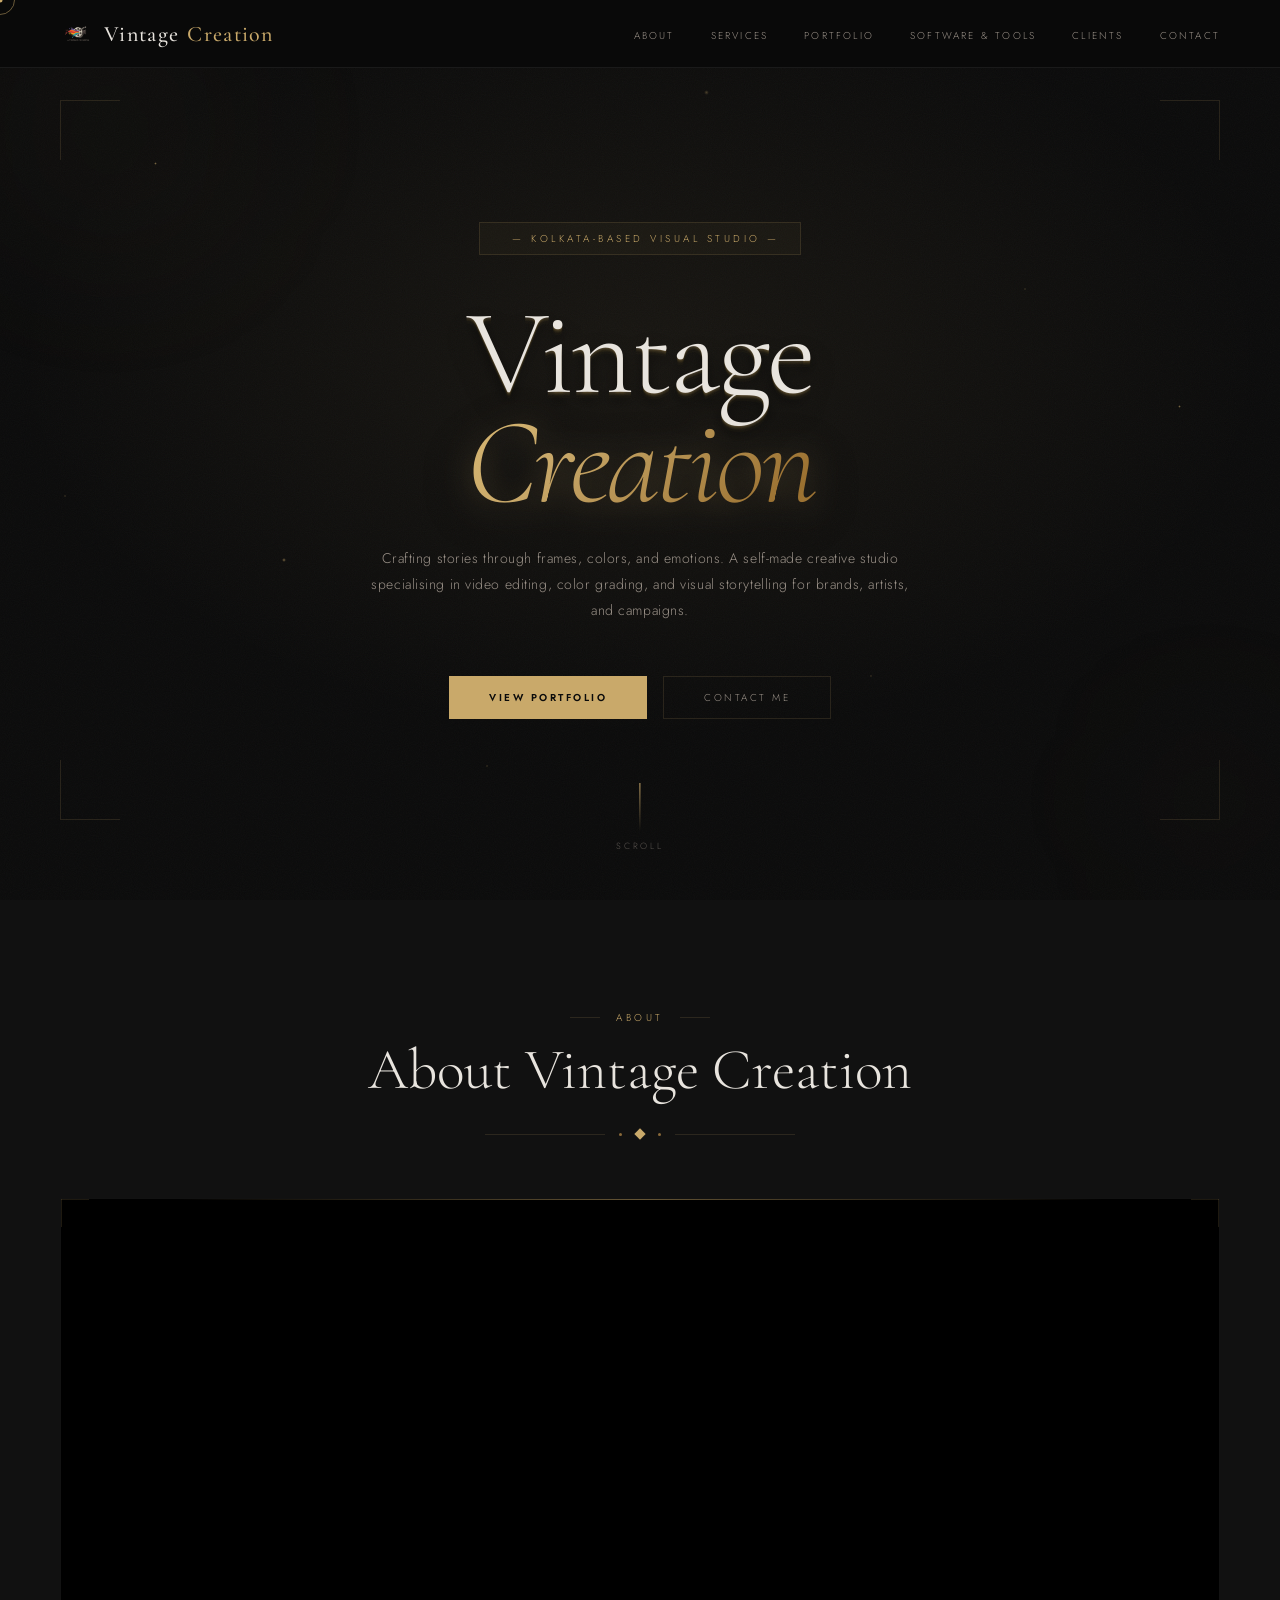
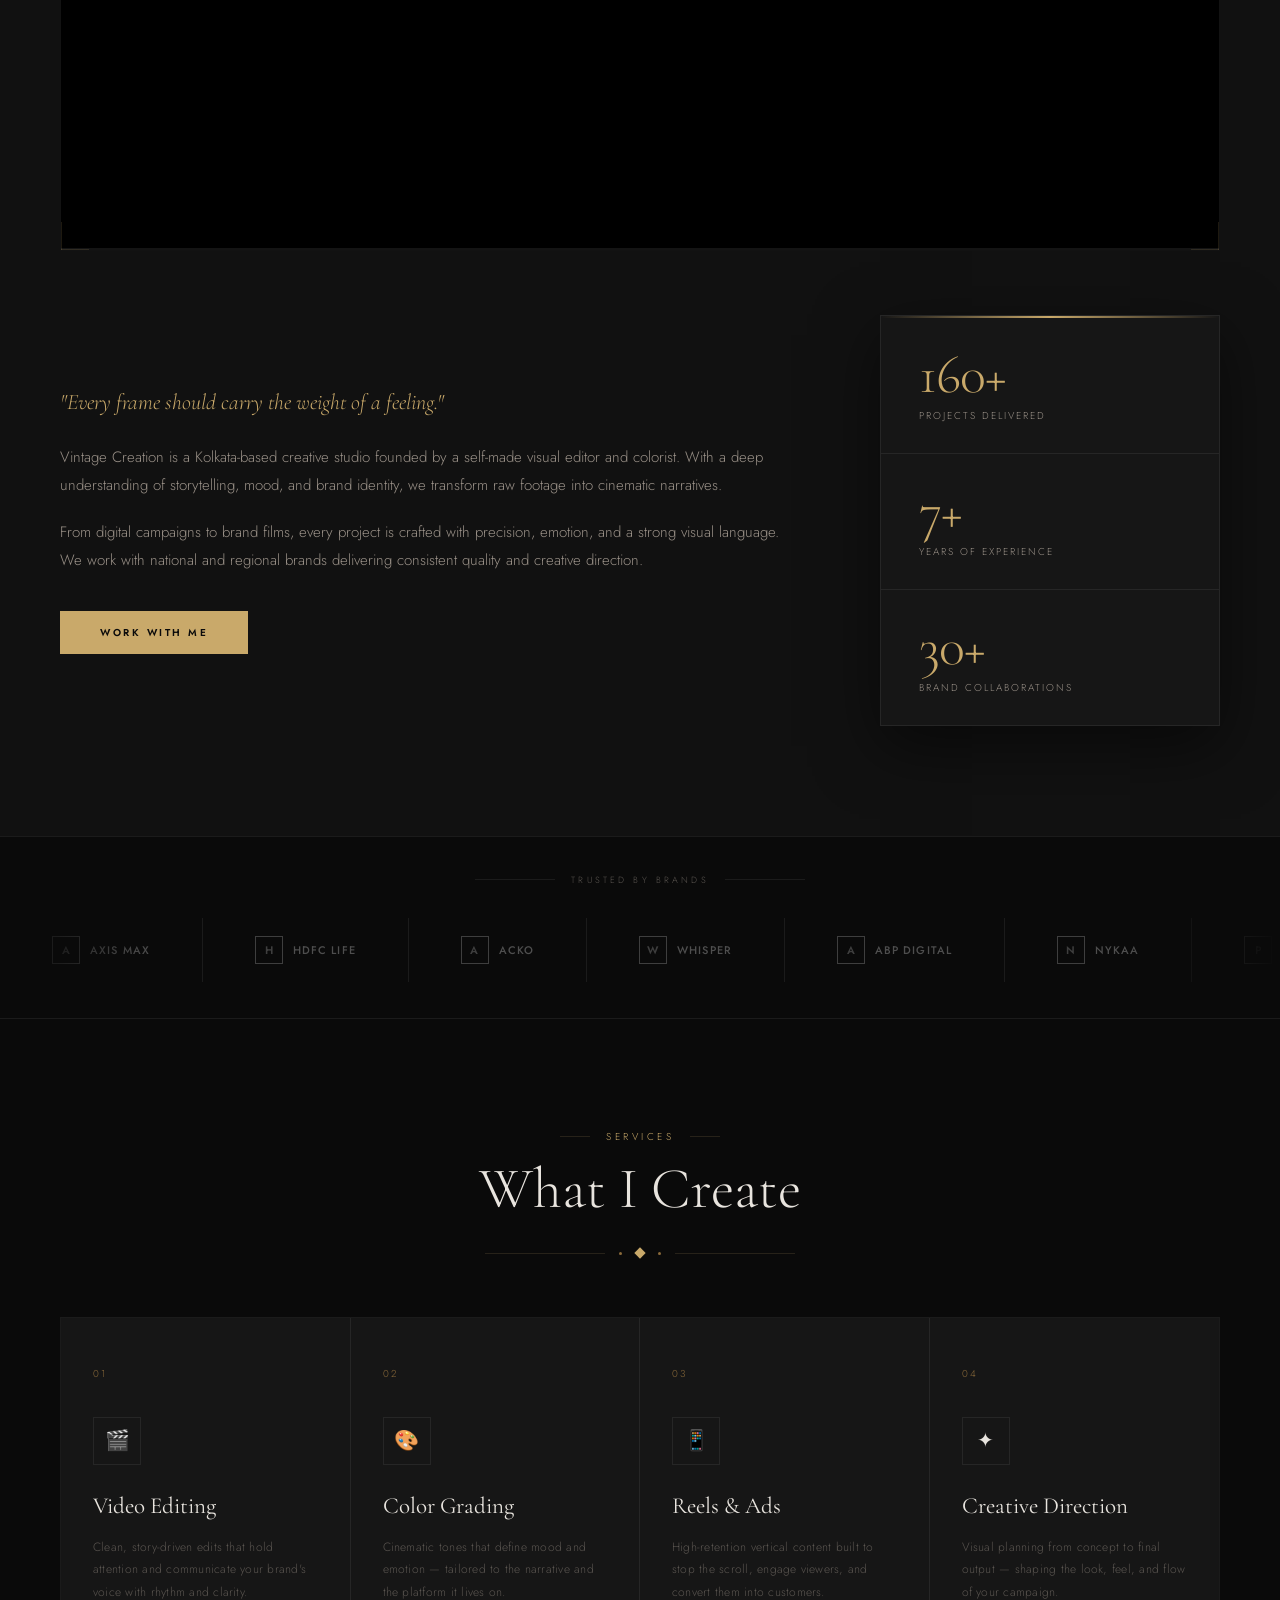
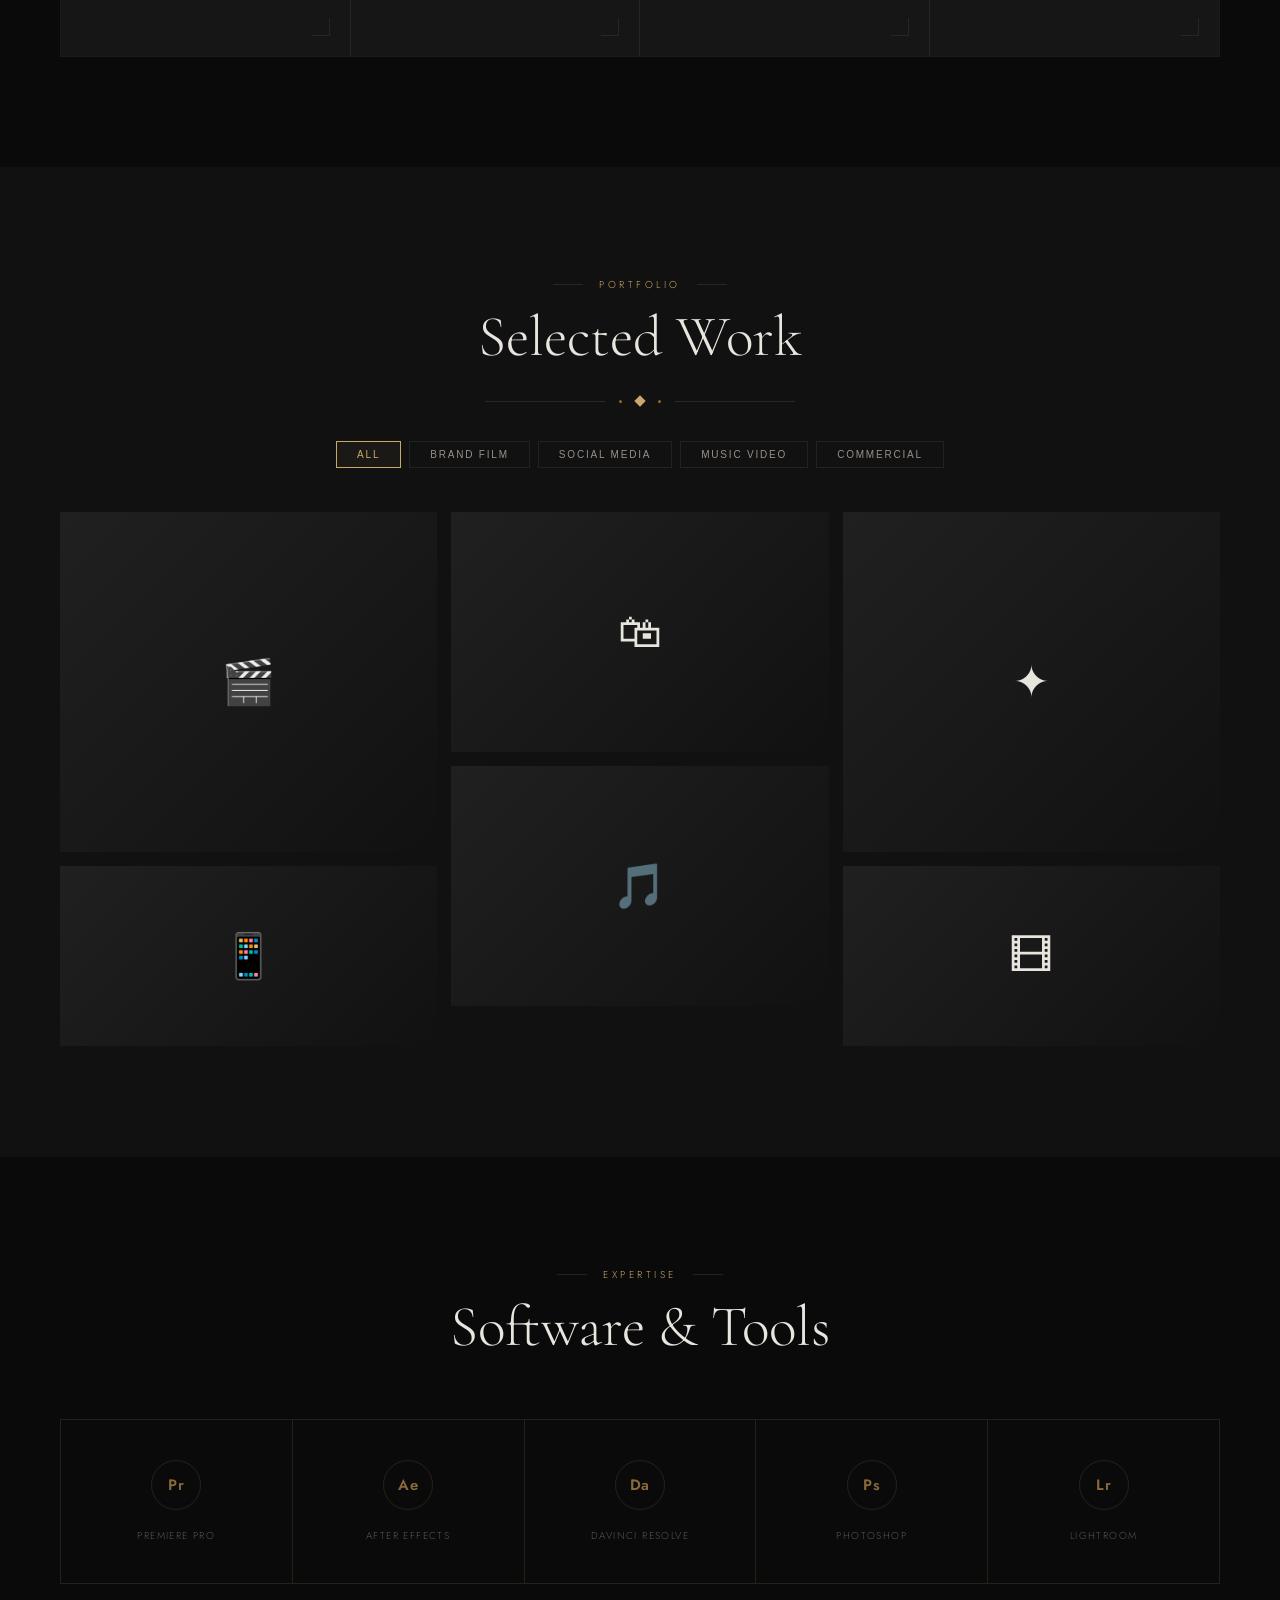
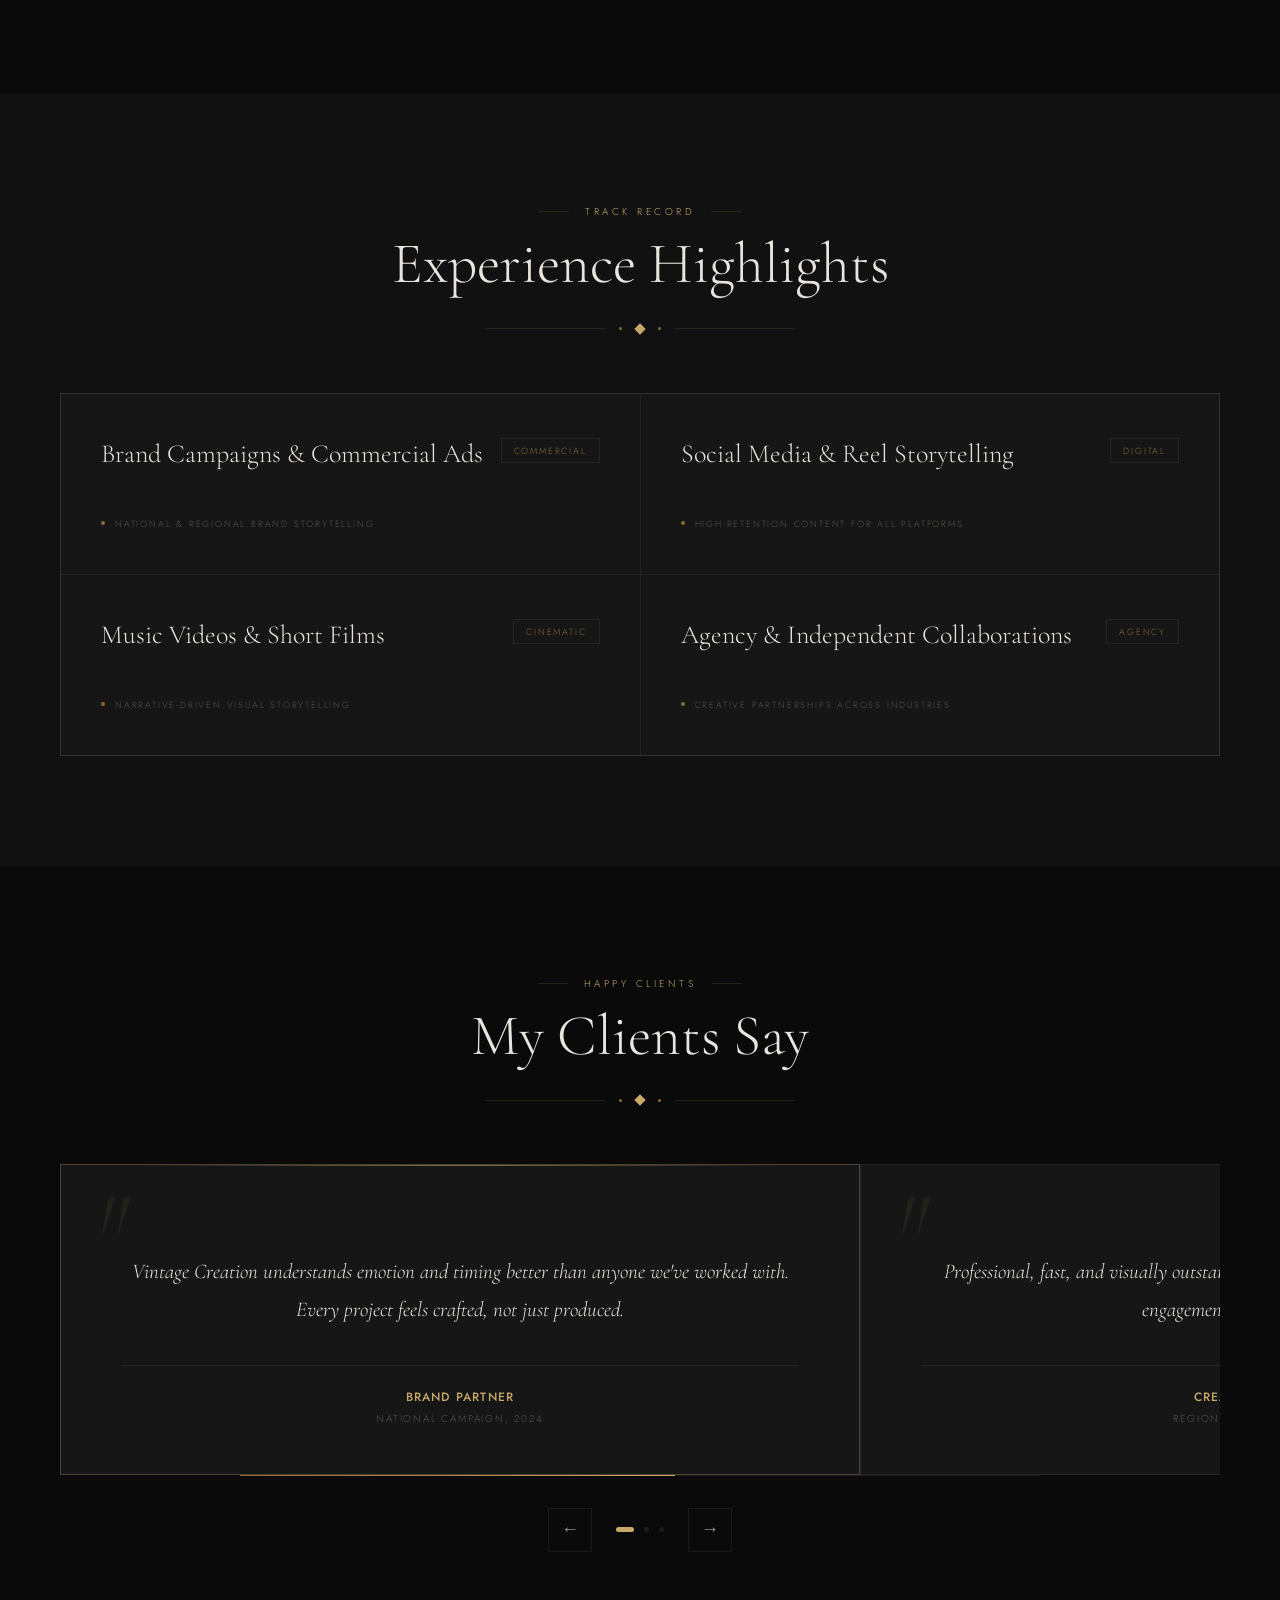
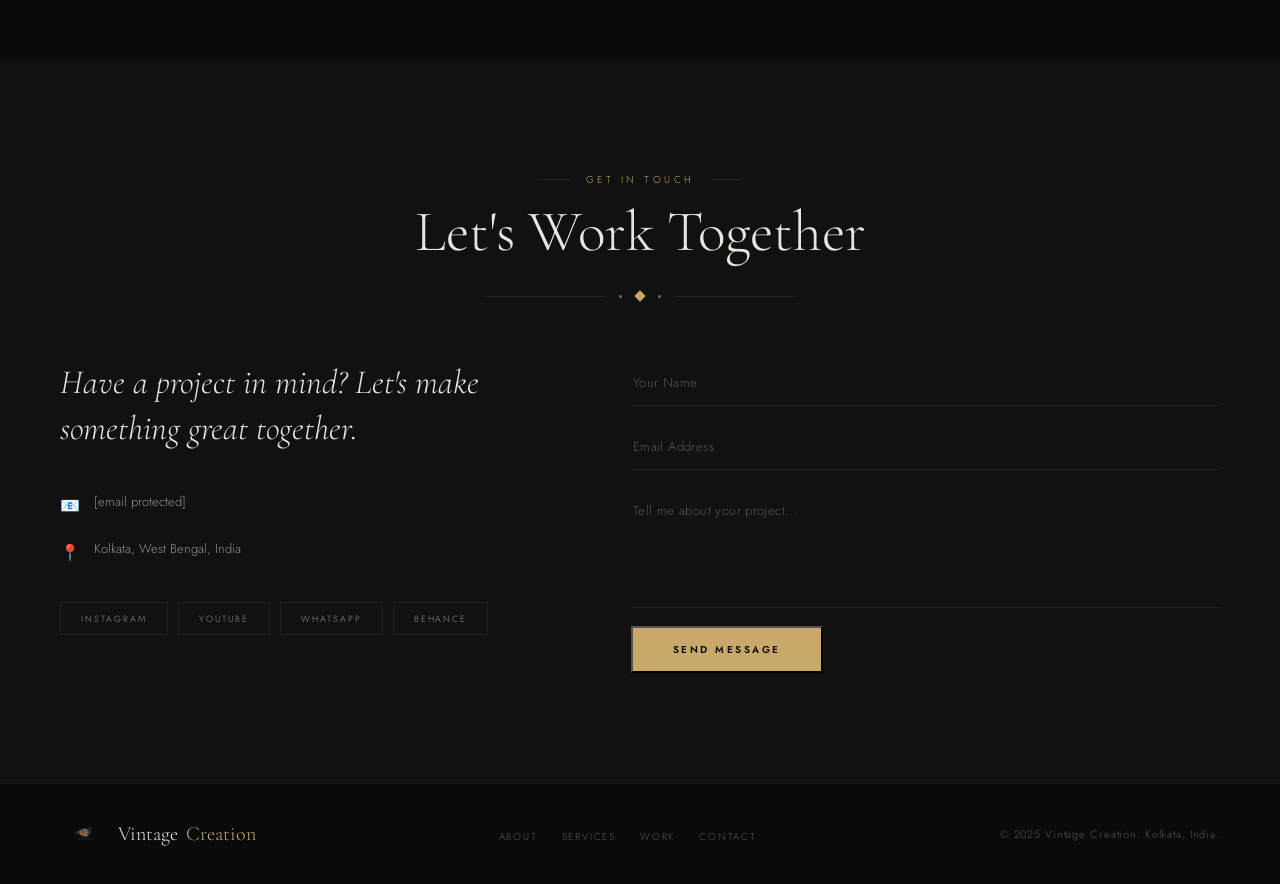
==== commit a2f14374: "modify" ====
--- a/index.html
+++ b/index.html
@@ -1,1748 +1,4197 @@
-<!DOCTYPE html>
+<!doctype html>
 <html lang="en">
-<head>
-<meta charset="UTF-8">
-<meta name="viewport" content="width=device-width, initial-scale=1.0">
-<title>Vintage Creation – Visual Storytelling Studio</title>
-<link rel="preconnect" href="https://fonts.googleapis.com">
-<link href="https://fonts.googleapis.com/css2?family=Cormorant+Garamond:ital,wght@0,300;0,400;0,500;0,600;1,300;1,400;1,600&family=Jost:wght@200;300;400;500;600&display=swap" rel="stylesheet">
-<style>
-*, *::before, *::after { box-sizing: border-box; margin: 0; padding: 0; }
-
-:root {
-  --bg:       #0a0a0a;
-  --bg2:      #111111;
-  --surface:  #181818;
-  --surface2: #202020;
-  --border:   rgba(201,169,106,0.15);
-  --border2:  rgba(255,255,255,0.07);
-  --gold:     #c9a96a;
-  --gold-dim: #8a6a3a;
-  --text:     #e8e4de;
-  --text2:    #999087;
-  --text3:    #5a5550;
-  --nav-bg:   rgba(10,10,10,0.97);
-  --card-bg:  #161616;
-  --shadow:   0 20px 60px rgba(0,0,0,0.5);
-}
-
-html { scroll-behavior: smooth; }
-body {
-  background: var(--bg);
-  color: var(--text);
-  font-family: 'Jost', sans-serif;
-  font-weight: 300;
-  overflow-x: hidden;
-  cursor: none;
-}
-
-/* ── CURSOR ── */
-.cursor { position:fixed; top:0; left:0; z-index:9999; pointer-events:none; }
-.cursor-dot  { width:5px; height:5px; background:var(--gold); border-radius:50%; position:absolute; transform:translate(-50%,-50%); }
-.cursor-ring { width:30px; height:30px; border:1px solid rgba(201,169,106,0.5); border-radius:50%; position:absolute; transform:translate(-50%,-50%); transition:width .3s,height .3s,border-color .3s; }
-@media(hover:none){ .cursor { display:none; } body { cursor:auto; } }
-
-/* ── NAV ── */
-nav {
-  position:fixed; top:0; left:0; right:0; z-index:200;
-  background:var(--nav-bg); backdrop-filter:blur(14px);
-  border-bottom:1px solid var(--border2);
-  display:flex; align-items:center; justify-content:space-between;
-  padding:0 60px; height:68px;
-}
-.logo { font-family:'Cormorant Garamond',serif; font-size:22px; font-weight:500; letter-spacing:.06em; color:var(--text); text-decoration:none; }
-.logo span { color:var(--gold); }
-.nav-links { display:flex; gap:36px; list-style:none; }
-.nav-links a { font-size:10px; letter-spacing:.22em; text-transform:uppercase; color:var(--text2); text-decoration:none; padding-bottom:4px; border-bottom:1px solid transparent; transition:color .3s,border-color .3s; }
-.nav-links a:hover, .nav-links a.active { color:var(--gold); border-color:var(--gold); }
-
-/* Hamburger */
-.nav-hamburger { display:none; flex-direction:column; justify-content:center; gap:5px; width:36px; height:36px; background:none; border:none; cursor:pointer; padding:4px; }
-.nav-hamburger span { display:block; height:1px; background:var(--text); transition:transform .35s, opacity .3s, width .3s; transform-origin:left center; }
-.nav-hamburger span:nth-child(1){ width:24px; }
-.nav-hamburger span:nth-child(2){ width:16px; }
-.nav-hamburger span:nth-child(3){ width:20px; }
-.nav-hamburger.open span:nth-child(1){ transform:rotate(45deg) translate(0,-1px); width:24px; background:var(--gold); }
-.nav-hamburger.open span:nth-child(2){ opacity:0; transform:translateX(-8px); }
-.nav-hamburger.open span:nth-child(3){ transform:rotate(-45deg) translate(0,1px); width:24px; background:var(--gold); }
-
-/* Mobile drawer */
-.mobile-nav {
-  position:fixed; inset:0; z-index:190;
-  background:rgba(8,6,4,0.97); backdrop-filter:blur(20px);
-  display:flex; flex-direction:column; align-items:center; justify-content:center;
-  opacity:0; pointer-events:none; transition:opacity .4s;
-}
-.mobile-nav.open { opacity:1; pointer-events:all; }
-.mobile-nav a {
-  font-family:'Cormorant Garamond',serif; font-size:clamp(30px,7vw,46px); font-weight:300;
-  color:var(--text2); text-decoration:none; padding:13px 0; letter-spacing:.04em;
-  border-bottom:1px solid var(--border2); width:min(240px,70vw); text-align:center;
-  opacity:0; transform:translateY(18px);
-  transition:color .3s, opacity .4s, transform .4s;
-}
-.mobile-nav.open a { opacity:1; transform:translateY(0); }
-.mobile-nav.open a:nth-child(1){transition-delay:.05s}
-.mobile-nav.open a:nth-child(2){transition-delay:.1s}
-.mobile-nav.open a:nth-child(3){transition-delay:.15s}
-.mobile-nav.open a:nth-child(4){transition-delay:.2s}
-.mobile-nav.open a:nth-child(5){transition-delay:.25s}
-.mobile-nav.open a:nth-child(6){transition-delay:.3s}
-.mobile-nav a:hover { color:var(--gold); }
-.mobile-nav a:last-child { border-bottom:none; }
-
-/* ── HERO ── */
-#hero {
-  min-height:100svh;
-  display:flex; align-items:center; justify-content:center; text-align:center;
-  position:relative; overflow:hidden; padding:120px 60px 80px;
-}
-.hero-bg { position:absolute; inset:0; background:radial-gradient(ellipse 70% 60% at 50% 40%,rgba(201,169,106,0.07) 0%,transparent 70%); }
-.hero-grain { position:absolute; inset:0; background-image:url("data:image/svg+xml,%3Csvg viewBox='0 0 200 200' xmlns='http://www.w3.org/2000/svg'%3E%3Cfilter id='n'%3E%3CfeTurbulence type='fractalNoise' baseFrequency='0.85' numOctaves='4' stitchTiles='stitch'/%3E%3C/filter%3E%3Crect width='100%25' height='100%25' filter='url(%23n)' opacity='0.05'/%3E%3C/svg%3E"); background-size:180px; pointer-events:none; opacity:.7; }
-.hero-corner { position:absolute; width:60px; height:60px; border-color:var(--border); border-style:solid; border-width:0; }
-.hero-corner.tl { top:100px; left:60px; border-top-width:1px; border-left-width:1px; }
-.hero-corner.tr { top:100px; right:60px; border-top-width:1px; border-right-width:1px; }
-.hero-corner.bl { bottom:80px; left:60px; border-bottom-width:1px; border-left-width:1px; }
-.hero-corner.br { bottom:80px; right:60px; border-bottom-width:1px; border-right-width:1px; }
-.hero-inner { position:relative; z-index:2; max-width:820px; width:100%; }
-
-.hero-badge {
-  display:inline-flex; align-items:center; gap:12px;
-  font-size:10px; letter-spacing:.35em; text-transform:uppercase; color:var(--gold);
-  border:1px solid var(--border); padding:8px 20px; margin-bottom:44px;
-  background:rgba(201,169,106,0.04); position:relative; overflow:hidden;
-}
-.hero-badge::before { content:''; color:var(--gold-dim); }
-.hero-badge::after {
-  content:''; position:absolute; top:0; left:-120%; width:60%; height:100%;
-  background:linear-gradient(120deg,transparent 0%,rgba(255,220,140,0.12) 40%,rgba(255,240,180,0.45) 50%,rgba(255,220,140,0.12) 60%,transparent 100%);
-  animation:badgeShine 3.2s ease-in-out infinite; transform:skewX(-20deg);
-}
-@keyframes badgeShine { 0%,40%{left:-120%} 70%,100%{left:160%} }
-
-.hero-title { font-family:'Cormorant Garamond',serif; font-size:clamp(64px,9.5vw,130px); font-weight:300; line-height:.9; letter-spacing:-.025em; margin-bottom:28px; color:var(--text); }
-.hero-title em { font-style:italic; color:var(--gold); display:block; }
-.hero-tagline { font-size:14px; line-height:1.85; color:var(--text2); letter-spacing:.04em; max-width:540px; margin:0 auto 52px; }
-.hero-cta { display:flex; justify-content:center; gap:16px; flex-wrap:wrap; }
-.btn-primary { padding:14px 40px; background:var(--gold); color:#0a0a0a; font-family:'Jost',sans-serif; font-size:10px; font-weight:600; letter-spacing:.25em; text-transform:uppercase; text-decoration:none; cursor:none; display:inline-block; transition:opacity .3s,transform .2s; }
-.btn-primary:hover { opacity:.85; transform:translateY(-2px); }
-.btn-ghost { padding:13px 40px; border:1px solid var(--border); color:var(--text2); font-size:10px; letter-spacing:.25em; text-transform:uppercase; text-decoration:none; display:inline-block; cursor:none; transition:border-color .3s,color .3s; }
-.btn-ghost:hover { border-color:var(--gold); color:var(--gold); }
-.hero-scroll { position:absolute; bottom:48px; left:50%; transform:translateX(-50%); display:flex; flex-direction:column; align-items:center; gap:8px; font-size:9px; letter-spacing:.3em; text-transform:uppercase; color:var(--text3); }
-.scroll-line { width:1px; height:48px; background:linear-gradient(to bottom,var(--gold),transparent); animation:scrollA 2s ease-in-out infinite; }
-@keyframes scrollA { 0%,100%{opacity:.4;transform:scaleY(1)} 50%{opacity:1;transform:scaleY(1.15)} }
-
-/* ── SECTION BASE ── */
-section { padding:110px 60px; }
-.section-eyebrow { font-size:10px; letter-spacing:.35em; text-transform:uppercase; color:var(--gold); text-align:center; display:flex; align-items:center; justify-content:center; gap:16px; }
-.section-eyebrow::before,.section-eyebrow::after { content:''; display:block; width:30px; height:1px; background:var(--border); }
-.section-title { font-family:'Cormorant Garamond',serif; font-size:clamp(34px,4.5vw,58px); font-weight:300; line-height:1.1; color:var(--text); text-align:center; margin-top:14px; }
-.ornament { display:flex; align-items:center; justify-content:center; gap:14px; margin:28px auto 0; }
-.ornament-line { flex:1; max-width:120px; height:1px; background:var(--border); }
-.ornament-diamond { width:8px; height:8px; background:var(--gold); transform:rotate(45deg); }
-.ornament-dot { width:3px; height:3px; border-radius:50%; background:var(--gold-dim); }
-
-/* ── REVEAL ── */
-.reveal { opacity:0; transform:translateY(26px); transition:opacity .8s ease,transform .8s ease; }
-.reveal.visible { opacity:1; transform:none; }
-.d1 { transition-delay:.12s; } .d2 { transition-delay:.24s; }
-.d3 { transition-delay:.36s; } .d4 { transition-delay:.48s; }
-
-/* ── SHOWREEL VIDEO ── */
-.showreel-wrap {
-  position: relative;
-  margin-top: 60px;
-  /* cinematic 16:9 container */
-  width: 100%;
-  aspect-ratio: 16 / 9;
-  overflow: hidden;
-  background: #000;
-  border: 1px solid var(--border2);
-  cursor: none;
-}
-/* gold top glow line */
-.showreel-wrap::before {
-  content: '';
-  position: absolute; top: 0; left: 10%; right: 10%; height: 1px; z-index: 3;
-  background: linear-gradient(to right, transparent, var(--gold), transparent);
-  opacity: 0.5;
-}
-/* corner brackets — cinematic framing */
-.showreel-wrap::after {
-  content: '';
-  position: absolute; inset: 0; z-index: 3;
-  background:
-    linear-gradient(to right,  var(--border) 1px, transparent 1px) 0 0 / 28px 28px no-repeat,
-    linear-gradient(to bottom, var(--border) 1px, transparent 1px) 0 0 / 28px 28px no-repeat,
-    linear-gradient(to left,   var(--border) 1px, transparent 1px) 100% 0 / 28px 28px no-repeat,
-    linear-gradient(to bottom, var(--border) 1px, transparent 1px) 100% 0 / 28px 28px no-repeat,
-    linear-gradient(to right,  var(--border) 1px, transparent 1px) 0 100% / 28px 28px no-repeat,
-    linear-gradient(to top,    var(--border) 1px, transparent 1px) 0 100% / 28px 28px no-repeat,
-    linear-gradient(to left,   var(--border) 1px, transparent 1px) 100% 100% / 28px 28px no-repeat,
-    linear-gradient(to top,    var(--border) 1px, transparent 1px) 100% 100% / 28px 28px no-repeat;
-  pointer-events: none;
-}
-
-/* the YouTube IFrame API injects an <iframe> inside #ytPlayer */
-#ytPlayer {
-  position: absolute;
-  inset: 0;
-  width: 100%;
-  height: 100%;
-  background: #000;
-}
-#ytPlayer iframe {
-  position: absolute;
-  inset: 0;
-  width: 100% !important;
-  height: 100% !important;
-  border: none;
-  pointer-events: none; /* let our overlay capture clicks */
-}
-
-/* the actual video fills the container */
-.showreel-video {
-  position: absolute; inset: 0;
-  width: 100%; height: 100%;
-  object-fit: cover;
-  display: block;
-}
-
-/* dark overlay — dims slightly, reveals on hover */
-.showreel-overlay {
-  position: absolute; inset: 0; z-index: 2;
-  background: rgba(0,0,0,0.35);
-  transition: background 0.45s ease;
-  display: flex; align-items: center; justify-content: center;
-}
-.showreel-wrap:hover .showreel-overlay {
-  background: rgba(0,0,0,0.55);
-}
-
-/* play/pause button — centre of overlay */
-.showreel-btn {
-  width: 72px; height: 72px;
-  border: 1px solid rgba(201,169,106,0.5);
-  border-radius: 50%;
-  background: rgba(10,10,10,0.6);
-  backdrop-filter: blur(8px);
-  display: flex; align-items: center; justify-content: center;
-  color: var(--gold);
-  cursor: none;
-  position: relative; overflow: hidden;
-  transition: border-color .35s, transform .35s, background .35s;
-  /* hidden by default, shown on hover */
-  opacity: 0;
-  transform: scale(0.85);
-  transition: opacity .35s ease, transform .35s ease, border-color .35s, background .35s;
-}
-.showreel-wrap:hover .showreel-btn {
-  opacity: 1;
-  transform: scale(1);
-}
-.showreel-btn:hover {
-  border-color: var(--gold);
-  background: rgba(201,169,106,0.15);
-  transform: scale(1.08) !important;
-}
-/* shine sweep on button hover */
-.showreel-btn::after {
-  content: '';
-  position: absolute; top: 0; left: -100%; width: 100%; height: 100%;
-  background: linear-gradient(90deg, transparent, rgba(255,220,140,0.2), transparent);
-  transition: left 0.5s ease;
-}
-.showreel-btn:hover::after { left: 100%; }
-
-/* SVG icons inside button */
-.showreel-btn svg {
-  width: 22px; height: 22px;
-  fill: var(--gold);
-  flex-shrink: 0;
-  transition: transform .25s ease;
-}
-.showreel-btn:hover svg { transform: scale(1.12); }
-/* pause icon — two bars */
-.showreel-btn .icon-pause { display: none; }
-.showreel-btn .icon-play  { display: block; margin-left: 3px; /* optical centre */ }
-.showreel-wrap.is-playing .showreel-btn .icon-play  { display: none; }
-.showreel-wrap.is-playing .showreel-btn .icon-pause { display: block; }
-
-/* label below button */
-.showreel-label {
-  position: absolute; bottom: 20px; left: 0; right: 0;
-  text-align: center; z-index: 4;
-  font-size: 9px; letter-spacing: .3em; text-transform: uppercase;
-  color: rgba(201,169,106,0.6);
-  opacity: 0; transform: translateY(6px);
-  transition: opacity .35s, transform .35s;
-}
-.showreel-wrap:hover .showreel-label {
-  opacity: 1; transform: translateY(0);
-}
-
-/* eyebrow label top-left */
-.showreel-tag {
-  position: absolute; top: 18px; left: 20px; z-index: 4;
-  font-size: 9px; letter-spacing: .28em; text-transform: uppercase;
-  color: rgba(201,169,106,0.55);
-  display: flex; align-items: center; gap: 8px;
-  opacity: 0; transform: translateY(-4px);
-  transition: opacity .4s .05s, transform .4s .05s;
-}
-.showreel-wrap:hover .showreel-tag { opacity: 1; transform: translateY(0); }
-.showreel-tag::before {
-  content: '';
-  display: block; width: 20px; height: 1px;
-  background: var(--gold-dim);
-}
-
-/* mute button top-right */
-.showreel-mute {
-  position: absolute; top: 16px; right: 18px; z-index: 4;
-  width: 34px; height: 34px; border: 1px solid rgba(201,169,106,0.25);
-  border-radius: 50%; background: rgba(10,10,10,0.5); backdrop-filter: blur(6px);
-  display: flex; align-items: center; justify-content: center;
-  cursor: none;
-  opacity: 0; transform: translateY(-4px);
-  transition: opacity .4s .05s, transform .4s .05s, border-color .3s, background .3s;
-}
-.showreel-wrap:hover .showreel-mute { opacity: 1; transform: translateY(0); }
-.showreel-mute:hover { border-color: var(--gold); background: rgba(201,169,106,0.1); }
-.showreel-mute svg { width: 14px; height: 14px; fill: var(--gold-dim); transition: fill .3s; }
-.showreel-mute:hover svg { fill: var(--gold); }
-.showreel-mute .icon-muted   { display: none; }
-.showreel-mute .icon-unmuted { display: block; }
-.showreel-wrap.is-muted .showreel-mute .icon-unmuted { display: none; }
-.showreel-wrap.is-muted .showreel-mute .icon-muted   { display: block; }
-
-/* progress bar at very bottom */
-.showreel-progress {
-  position: absolute; bottom: 0; left: 0; right: 0; height: 2px; z-index: 4;
-  background: rgba(255,255,255,0.08);
-}
-.showreel-progress-fill {
-  height: 100%;
-  background: linear-gradient(to right, var(--gold-dim), var(--gold));
-  width: 0%; transition: none;
-}
-
-/* placeholder when no video src */
-.showreel-placeholder {
-  position: absolute; inset: 0; z-index: 1;
-  display: flex; flex-direction: column; align-items: center; justify-content: center;
-  gap: 16px;
-  background: linear-gradient(135deg, var(--surface) 0%, var(--bg) 100%);
-}
-.showreel-placeholder-icon {
-  font-size: 48px; opacity: .25;
-}
-.showreel-placeholder-text {
-  font-size: 11px; letter-spacing: .25em; text-transform: uppercase;
-  color: var(--text3);
-}
-
-/* responsive */
-@media(max-width:960px){
-  .showreel-wrap { margin-top: 48px; }
-  .showreel-btn  { width: 60px; height: 60px; }
-  .showreel-btn svg { width: 18px; height: 18px; }
-}
-@media(max-width:600px){
-  .showreel-wrap { margin-top: 36px; }
-  .showreel-btn  { width: 52px; height: 52px; }
-  .showreel-tag, .showreel-mute { display: none; }
-  .showreel-label { font-size: 8px; letter-spacing: .2em; }
-}
-
-/* ── ABOUT ── */
-#about { background:var(--bg2); }
-.about-grid { display:grid; grid-template-columns:1fr 340px; gap:80px; align-items:center; margin-top:64px; }
-.about-highlight { font-family:'Cormorant Garamond',serif; font-size:22px; font-weight:300; font-style:italic; color:var(--gold); margin-bottom:24px; line-height:1.45; }
-.about-text { font-size:15px; line-height:1.9; color:var(--text2); }
-.about-text p+p { margin-top:18px; }
-.about-btn { margin-top:36px; }
-
-/* Stats panel — cursor shine effect per card */
-.stats-panel {
-  background:var(--card-bg); border:1px solid var(--border2); overflow:hidden; box-shadow:var(--shadow);
-}
-.stats-panel::before { content:''; display:block; height:2px; background:linear-gradient(to right,transparent,var(--gold),transparent); }
-.stat-row {
-  padding:30px 38px; border-bottom:1px solid var(--border2);
-  position:relative; overflow:hidden; cursor:none;
-  transition:background .35s;
-}
-.stat-row:last-child { border-bottom:none; }
-/* cursor-follow radial glow */
-.stat-row::before {
-  content:''; position:absolute; inset:0; pointer-events:none;
-  background:radial-gradient(circle 110px at var(--sx,50%) var(--sy,50%),
-    rgba(201,169,106,0.14) 0%, rgba(201,169,106,0.05) 45%, transparent 70%
-  );
-  opacity:0; transition:opacity .4s;
-}
-.stat-row:hover::before { opacity:1; }
-/* sweep shine on hover */
-.stat-row::after {
-  content:''; position:absolute; top:0; left:-100%; width:55%; height:100%; pointer-events:none;
-  background:linear-gradient(110deg,transparent 0%,rgba(255,230,150,0.07) 40%,rgba(255,242,185,0.2) 50%,rgba(255,230,150,0.07) 60%,transparent 100%);
-  transform:skewX(-12deg); transition:left .6s ease;
-}
-.stat-row:hover::after { left:150%; }
-.stat-row:hover { background:rgba(201,169,106,0.03); }
-.stat-num { font-family:'Cormorant Garamond',serif; font-size:54px; font-weight:300; color:var(--gold); line-height:1; letter-spacing:-.02em; display:inline-block; transition:transform .3s; }
-.stat-row:hover .stat-num { transform:translateX(4px); }
-.stat-label { font-size:10px; letter-spacing:.2em; text-transform:uppercase; color:var(--text2); margin-top:6px; }
-
-/* ── SERVICES — 4 cards in one row, attractive minimal ── */
-#services { background:var(--bg); }
-.services-grid {
-  display:grid; grid-template-columns:repeat(4,1fr);
-  gap:0; margin-top:60px;
-  border:1px solid var(--border2); overflow:hidden;
-}
-.service-card {
-  background:var(--card-bg); border-right:1px solid var(--border2);
-  padding:48px 32px 52px; position:relative; overflow:hidden;
-  transition:background .45s;
-  display:flex; flex-direction:column; gap:0;
-}
-.service-card:last-child { border-right:none; }
-
-/* animated top line */
-.service-card::before {
-  content:''; position:absolute; top:0; left:0; right:0; height:2px;
-  background:linear-gradient(90deg,transparent,var(--gold),transparent);
-  transform:scaleX(0); transform-origin:left; transition:transform .5s cubic-bezier(.4,0,.2,1);
-}
-.service-card:hover { background:#1b1b1b; }
-.service-card:hover::before { transform:scaleX(1); }
-
-/* cursor-follow glow on service card */
-.service-card .svc-glow {
-  position:absolute; inset:0; pointer-events:none;
-  background:radial-gradient(circle 140px at var(--gx,50%) var(--gy,50%),
-    rgba(201,169,106,0.08) 0%, transparent 70%
-  );
-  opacity:0; transition:opacity .4s;
-}
-.service-card:hover .svc-glow { opacity:1; }
-
-.service-num {
-  font-family:'Jost',sans-serif; font-size:10px; color:var(--gold-dim);
-  letter-spacing:.2em; margin-bottom:36px; display:block;
-}
-/* icon box instead of emoji */
-.service-icon-wrap {
-  width:48px; height:48px; border:1px solid var(--border2);
-  display:flex; align-items:center; justify-content:center;
-  margin-bottom:28px; position:relative; overflow:hidden;
-  transition:border-color .4s;
-}
-.service-card:hover .service-icon-wrap { border-color:var(--border); }
-.service-icon-inner {
-  font-size:20px; line-height:1;
-  transition:transform .4s ease;
-}
-.service-card:hover .service-icon-inner { transform:scale(1.2) rotate(-5deg); }
-.service-name {
-  font-family:'Cormorant Garamond',serif; font-size:23px; font-weight:400;
-  color:var(--text); margin-bottom:16px; line-height:1.15;
-  transition:color .35s;
-}
-.service-card:hover .service-name { color:var(--gold); }
-.service-desc { font-size:12px; line-height:1.9; color:var(--text3); letter-spacing:.02em; flex:1; }
-.service-card:hover .service-desc { color:var(--text2); }
-/* bottom corner accent */
-.service-card-corner {
-  position:absolute; bottom:20px; right:20px;
-  width:18px; height:18px;
-  border-right:1px solid var(--border2); border-bottom:1px solid var(--border2);
-  transition:border-color .4s, transform .4s;
-}
-.service-card:hover .service-card-corner { border-color:var(--gold); transform:translate(3px,3px); }
-
-/* ── PORTFOLIO ── */
-#portfolio { background:var(--bg2); }
-.portfolio-filter { display:flex; justify-content:center; gap:8px; margin:36px 0 44px; flex-wrap:wrap; }
-.filter-btn { padding:7px 20px; font-size:10px; letter-spacing:.18em; text-transform:uppercase; border:1px solid var(--border2); color:var(--text2); background:transparent; cursor:none; transition:all .3s; }
-.filter-btn:hover,.filter-btn.active { border-color:var(--gold); color:var(--gold); background:rgba(201,169,106,0.05); }
-.portfolio-grid { columns:3; column-gap:14px; }
-.portfolio-item { break-inside:avoid; margin-bottom:14px; position:relative; overflow:hidden; background:var(--surface); cursor:none; }
-.portfolio-thumb { display:flex; align-items:center; justify-content:center; background:var(--surface2); transition:transform .55s ease; position:relative; }
-.portfolio-thumb::before { content:''; position:absolute; inset:0; background:linear-gradient(135deg,var(--surface2),var(--bg2)); }
-.portfolio-thumb span { position:relative; z-index:1; font-size:44px; }
-.ph-tall  { height:340px; } .ph-med { height:240px; } .ph-short { height:180px; }
-.portfolio-overlay { position:absolute; inset:0; background:rgba(8,6,4,0.88); display:flex; flex-direction:column; justify-content:flex-end; padding:28px; opacity:0; transition:opacity .4s; }
-.portfolio-item:hover .portfolio-overlay { opacity:1; }
-.portfolio-item:hover .portfolio-thumb { transform:scale(1.06); }
-.p-cat { font-size:9px; letter-spacing:.25em; text-transform:uppercase; color:var(--gold); margin-bottom:8px; }
-.p-title { font-family:'Cormorant Garamond',serif; font-size:22px; color:#f0ece6; }
-.p-arrow { position:absolute; top:20px; right:20px; width:34px; height:34px; border:1px solid var(--gold); display:flex; align-items:center; justify-content:center; color:var(--gold); font-size:15px; }
-
-/* ── SKILLS / TOOLS ── */
-#skills { background:var(--bg); }
-.tools-grid {
-  display:flex; gap:0; margin-top:60px;
-  border:1px solid var(--border); overflow:hidden; position:relative;
-}
-.tools-spotlight {
-  position:absolute; inset:0; pointer-events:none; z-index:0;
-  background:radial-gradient(circle 180px at var(--tx,50%) var(--ty,50%),rgba(201,169,106,0.09) 0%,rgba(201,169,106,0.03) 40%,transparent 70%);
-  opacity:0; transition:opacity .4s;
-}
-.tools-grid:hover .tools-spotlight { opacity:1; }
-.tool-item { flex:1; padding:40px 20px; border-right:1px solid var(--border); text-align:center; transition:background .35s; position:relative; z-index:1; overflow:hidden; }
-.tool-item:last-child { border-right:none; }
-.tool-item:hover { background:rgba(201,169,106,0.05); }
-.tool-item::after { content:''; position:absolute; top:0; left:-100%; width:100%; height:100%; background:linear-gradient(90deg,transparent,rgba(255,225,140,0.1),transparent); transition:left .5s ease; }
-.tool-item:hover::after { left:100%; }
-.tool-icon { width:50px; height:50px; margin:0 auto 18px; border:1px solid var(--border); border-radius:50%; display:flex; align-items:center; justify-content:center; font-size:15px; font-weight:600; color:var(--gold-dim); font-family:'Jost',sans-serif; letter-spacing:.05em; transition:border-color .35s,color .35s,background .35s,transform .35s; }
-.tool-item:hover .tool-icon { border-color:var(--gold); color:var(--gold); background:rgba(201,169,106,0.07); transform:scale(1.1); }
-.tool-name { font-size:10px; letter-spacing:.14em; color:var(--text3); text-transform:uppercase; transition:color .35s; }
-.tool-item:hover .tool-name { color:var(--text2); }
-
-/* ── EXPERIENCE — new card grid layout ── */
-#experience { background:var(--bg2); }
-.exp-grid {
-  display:grid;
-  grid-template-columns:repeat(2,1fr);
-  gap:1px;
-  margin-top:60px;
-  background:var(--border2);
-  border:1px solid var(--border2);
-  overflow:hidden;
-}
-.exp-card {
-  background:var(--card-bg); padding:44px 40px;
-  position:relative; overflow:hidden; cursor:none;
-  transition:background .4s;
-  display:flex; flex-direction:column; justify-content:space-between;
-  min-height:180px;
-}
-.exp-card:hover { background:#1a1a1a; }
-
-/* cursor-follow glow */
-.exp-card::before {
-  content:''; position:absolute; inset:0; pointer-events:none;
-  background:radial-gradient(circle 160px at var(--ex,50%) var(--ey,50%),
-    rgba(201,169,106,0.1) 0%, transparent 70%
-  );
-  opacity:0; transition:opacity .4s;
-}
-.exp-card:hover::before { opacity:1; }
-
-/* animated left bar */
-.exp-card::after {
-  content:''; position:absolute; top:0; left:0; width:2px; height:0%;
-  background:linear-gradient(to bottom, transparent, var(--gold), transparent);
-  transition:height .5s ease;
-}
-.exp-card:hover::after { height:100%; }
-
-.exp-card-header { display:flex; align-items:flex-start; justify-content:space-between; gap:16px; margin-bottom:20px; }
-.exp-tag-new {
-  font-size:9px; letter-spacing:.2em; text-transform:uppercase;
-  border:1px solid var(--border2); color:var(--gold-dim); padding:5px 12px;
-  white-space:nowrap; flex-shrink:0;
-  transition:border-color .3s, color .3s;
-}
-.exp-card:hover .exp-tag-new { border-color:var(--border); color:var(--gold); }
-
-.exp-name-new {
-  font-family:'Cormorant Garamond',serif; font-size:clamp(20px,2.2vw,26px); font-weight:300;
-  color:var(--text); line-height:1.25; transition:color .35s;
-}
-.exp-card:hover .exp-name-new { color:var(--text); }
-
-.exp-card-footer {
-  display:flex; align-items:center; gap:10px;
-  font-size:9px; letter-spacing:.2em; text-transform:uppercase; color:var(--text3);
-  transition:color .3s;
-}
-.exp-card:hover .exp-card-footer { color:var(--text2); }
-.exp-dot { width:4px; height:4px; border-radius:50%; background:var(--gold-dim); flex-shrink:0; transition:background .3s; }
-.exp-card:hover .exp-dot { background:var(--gold); }
-
-/* ── TESTIMONIALS CAROUSEL ── */
-#testimonials { background:var(--bg); }
-.testi-carousel-wrap { position:relative; margin-top:60px; }
-.testi-viewport { overflow:hidden; }
-.testi-track { display:flex; transition:transform .7s cubic-bezier(.4,0,.2,1); will-change:transform; }
-.testi-card {
-  flex:0 0 100%; background:var(--card-bg); border:1px solid var(--border2);
-  padding:56px 60px 48px; position:relative; overflow:hidden;
-  max-width:800px; margin:0 auto; box-sizing:border-box;
-  transition:border-color .5s,box-shadow .5s;
-}
-.testi-card.is-active { border-color:rgba(201,169,106,0.3); box-shadow:0 0 60px rgba(201,169,106,0.06),0 24px 60px rgba(0,0,0,0.5); }
-.testi-card .card-shine { position:absolute; inset:0; pointer-events:none; z-index:1; overflow:hidden; }
-.testi-card .card-shine::after {
-  content:''; position:absolute; top:-50%; left:-80%; width:50%; height:200%;
-  background:linear-gradient(105deg,transparent 0%,rgba(255,225,150,0.04) 35%,rgba(255,240,180,0.13) 50%,rgba(255,225,150,0.04) 65%,transparent 100%);
-  transform:skewX(-15deg); opacity:0;
-}
-.testi-card.is-active .card-shine::after { animation:testiShine 1.2s ease-out .1s forwards; }
-@keyframes testiShine { 0%{left:-80%;opacity:0} 10%{opacity:1} 80%{left:140%;opacity:.8} 100%{left:140%;opacity:0} }
-.testi-card::before {
-  content:''; position:absolute; top:0; left:10%; right:10%; height:1px;
-  background:linear-gradient(to right,transparent,var(--gold),transparent);
-  opacity:0; transition:opacity .6s;
-}
-.testi-card.is-active::before { opacity:.6; }
-.testi-quote-icon { font-family:'Cormorant Garamond',serif; font-size:110px; line-height:1; color:rgba(201,169,106,0.08); position:absolute; top:12px; left:32px; font-style:italic; pointer-events:none; z-index:0; }
-.testi-text { font-family:'Cormorant Garamond',serif; font-size:21px; font-style:italic; line-height:1.8; color:var(--text); margin-top:32px; text-align:center; position:relative; z-index:2; }
-.testi-author { margin-top:36px; padding-top:22px; border-top:1px solid var(--border2); text-align:center; position:relative; z-index:2; }
-.testi-name { font-size:12px; font-weight:500; color:var(--gold); letter-spacing:.1em; text-transform:uppercase; }
-.testi-role { font-size:10px; letter-spacing:.18em; text-transform:uppercase; color:var(--text3); margin-top:5px; }
-.testi-progress { height:1px; background:var(--border2); max-width:800px; margin:0 auto; overflow:hidden; }
-.testi-progress-fill { height:100%; background:linear-gradient(to right,var(--gold-dim),var(--gold)); width:0; }
-.testi-nav { display:flex; align-items:center; justify-content:center; gap:24px; margin-top:32px; }
-.testi-prev,.testi-next { width:44px; height:44px; border:1px solid var(--border2); background:transparent; color:var(--text2); display:flex; align-items:center; justify-content:center; font-size:18px; cursor:none; position:relative; overflow:hidden; transition:border-color .3s,color .3s,background .3s; }
-.testi-prev::after,.testi-next::after { content:''; position:absolute; top:0; left:-100%; width:100%; height:100%; background:linear-gradient(90deg,transparent,rgba(255,220,140,0.18),transparent); transition:left .4s; }
-.testi-prev:hover::after,.testi-next:hover::after { left:100%; }
-.testi-prev:hover,.testi-next:hover { border-color:var(--gold); color:var(--gold); background:rgba(201,169,106,0.06); }
-.testi-dots { display:flex; gap:10px; align-items:center; }
-.testi-dot { width:5px; height:5px; border-radius:50%; background:var(--border2); cursor:none; transition:background .35s,width .35s; }
-.testi-dot.active { background:var(--gold); width:18px; border-radius:3px; }
-
-/* ── CONTACT ── */
-#contact { background:var(--bg2); }
-.contact-grid { display:grid; grid-template-columns:1fr 1.2fr; gap:80px; margin-top:60px; }
-.contact-tagline { font-family:'Cormorant Garamond',serif; font-size:34px; font-weight:300; font-style:italic; color:var(--text); line-height:1.35; margin-bottom:40px; }
-.contact-detail { display:flex; align-items:flex-start; gap:14px; margin-bottom:22px; }
-.contact-icon { font-size:16px; margin-top:2px; }
-.contact-val { font-size:13px; color:var(--text2); line-height:1.6; }
-.contact-val a { color:var(--text2); text-decoration:none; transition:color .3s; }
-.contact-val a:hover { color:var(--gold); }
-.social-row { display:flex; gap:10px; margin-top:38px; flex-wrap:wrap; }
-.social-btn { padding:9px 20px; border:1px solid var(--border2); font-size:9px; letter-spacing:.22em; text-transform:uppercase; color:var(--text2); text-decoration:none; transition:all .3s; }
-.social-btn:hover { border-color:var(--gold); color:var(--gold); }
-.contact-form { display:flex; flex-direction:column; gap:18px; }
-.contact-form input,.contact-form textarea { width:100%; background:transparent; border:none; border-bottom:1px solid var(--border2); padding:13px 2px; color:var(--text); font-family:'Jost',sans-serif; font-size:13px; font-weight:300; letter-spacing:.03em; outline:none; transition:border-color .3s; }
-.contact-form input:focus,.contact-form textarea:focus { border-color:var(--gold); }
-.contact-form textarea { height:120px; resize:none; }
-::placeholder { color:var(--text3); }
-
-/* ── FOOTER ── */
-footer { background:var(--bg); border-top:1px solid var(--border2); padding:36px 60px; display:flex; justify-content:space-between; align-items:center; }
-.footer-logo { font-family:'Cormorant Garamond',serif; font-size:20px; color:var(--text); }
-.footer-logo span { color:var(--gold); }
-.footer-nav { display:flex; gap:24px; list-style:none; }
-.footer-nav a { font-size:10px; letter-spacing:.18em; text-transform:uppercase; color:var(--text3); text-decoration:none; transition:color .3s; }
-.footer-nav a:hover { color:var(--gold); }
-.footer-copy { font-size:11px; letter-spacing:.08em; color:var(--text3); }
-
-/* ── BRANDS CAROUSEL ── */
-#brands {
-  background: var(--bg);
-  padding: 0;                        /* no section padding — slim strip */
-  border-top: 1px solid var(--border2);
-  border-bottom: 1px solid var(--border2);
-  overflow: hidden;
-}
-
-.brands-header {
-  display: flex;
-  align-items: center;
-  justify-content: center;
-  gap: 16px;
-  padding: 36px 60px 0;
-  font-size: 9px;
-  letter-spacing: .35em;
-  text-transform: uppercase;
-  color: var(--text3);
-}
-.brands-header::before,
-.brands-header::after {
-  content: '';
-  flex: 1;
-  max-width: 80px;
-  height: 1px;
-  background: var(--border2);
-}
-
-/* infinite scroll track */
-.brands-track-wrap {
-  position: relative;
-  overflow: hidden;
-  padding: 32px 0 36px;
-  /* left + right fade masks */
-  -webkit-mask-image: linear-gradient(
-    to right,
-    transparent 0%,
-    #000 12%,
-    #000 88%,
-    transparent 100%
-  );
-  mask-image: linear-gradient(
-    to right,
-    transparent 0%,
-    #000 12%,
-    #000 88%,
-    transparent 100%
-  );
-}
-
-.brands-track {
-  display: flex;
-  align-items: center;
-  gap: 0;
-  width: max-content;
-  /* infinite scroll: duplicated items, animation loops seamlessly */
-  animation: brandsScroll 28s linear infinite;
-}
-.brands-track:hover { animation-play-state: paused; }
-
-@keyframes brandsScroll {
-  from { transform: translateX(0); }
-  to   { transform: translateX(-50%); } /* move exactly half — we duplicate items */
-}
-
-/* single brand logo item */
-.brand-item {
-  display: flex;
-  align-items: center;
-  justify-content: center;
-  padding: 0 52px;
-  border-right: 1px solid var(--border2);
-  flex-shrink: 0;
-  min-width: 160px;
-  height: 64px;
-  position: relative;
-  transition: opacity .35s;
-}
-.brand-item:last-child { border-right: none; }
-
-/* logo image — replace src with real logo later */
-.brand-logo {
-  display: flex;
-  align-items: center;
-  gap: 10px;
-  opacity: 0.28;
-  filter: grayscale(1) brightness(1.8);
-  transition: opacity .45s ease, filter .45s ease, transform .35s ease;
-  white-space: nowrap;
-}
-.brand-logo:hover {
-  opacity: 0.75;
-  filter: grayscale(0) brightness(1);
-  transform: translateY(-2px);
-}
-
-/* logo mark — geometric shape as placeholder until real logos added */
-.brand-mark {
-  width: 28px;
-  height: 28px;
-  border: 1.5px solid var(--gold-dim);
-  flex-shrink: 0;
-  display: flex;
-  align-items: center;
-  justify-content: center;
-  font-size: 11px;
-  font-weight: 600;
-  color: var(--gold-dim);
-  font-family: 'Jost', sans-serif;
-  letter-spacing: .04em;
-  transition: border-color .35s, color .35s;
-}
-.brand-logo:hover .brand-mark {
-  border-color: var(--gold);
-  color: var(--gold);
-}
-
-/* when you add real <img> logos later: */
-.brand-logo img {
-  height: 22px;
-  width: auto;
-  object-fit: contain;
-  display: block;
-}
-
-.brand-name {
-  font-family: 'Jost', sans-serif;
-  font-size: 11px;
-  font-weight: 500;
-  letter-spacing: .1em;
-  text-transform: uppercase;
-  color: var(--text2);
-  transition: color .35s;
-}
-.brand-logo:hover .brand-name { color: var(--text); }
-
-/* responsive */
-@media(max-width: 960px) {
-  .brands-header { padding: 28px 28px 0; }
-  .brand-item { padding: 0 36px; min-width: 130px; }
-  .brands-track { animation-duration: 22s; }
-}
-@media(max-width: 600px) {
-  .brands-header { padding: 22px 20px 0; font-size: 8.5px; letter-spacing: .28em; }
-  .brand-item { padding: 0 28px; min-width: 110px; height: 56px; }
-  .brands-track-wrap { padding: 24px 0 28px; }
-  .brands-track { animation-duration: 18s; }
-  .brand-name { font-size: 10px; }
-  .brand-mark { width: 22px; height: 22px; font-size: 9px; }
-}
-
-/* ═══════════════════════════════════════════
+  <head>
+    <meta charset="UTF-8" />
+    <meta name="viewport" content="width=device-width, initial-scale=1.0" />
+    <title>Vintage Creation – Visual Storytelling Studio</title>
+    <link rel="preconnect" href="https://fonts.googleapis.com" />
+    <link
+      href="https://fonts.googleapis.com/css2?family=Cormorant+Garamond:ital,wght@0,300;0,400;0,500;0,600;1,300;1,400;1,600&family=Jost:wght@200;300;400;500;600&display=swap"
+      rel="stylesheet"
+    />
+    <style>
+      *,
+      *::before,
+      *::after {
+        box-sizing: border-box;
+        margin: 0;
+        padding: 0;
+      }
+
+      :root {
+        --bg: #0a0a0a;
+        --bg2: #111111;
+        --surface: #181818;
+        --surface2: #202020;
+        --border: rgba(201, 169, 106, 0.15);
+        --border2: rgba(255, 255, 255, 0.07);
+        --gold: #c9a96a;
+        --gold-dim: #8a6a3a;
+        --text: #e8e4de;
+        --text2: #999087;
+        --text3: #5a5550;
+        --nav-bg: rgba(10, 10, 10, 0.97);
+        --card-bg: #161616;
+        --shadow: 0 20px 60px rgba(0, 0, 0, 0.5);
+      }
+
+      html {
+        scroll-behavior: smooth;
+      }
+      body {
+        background: var(--bg);
+        color: var(--text);
+        font-family: "Jost", sans-serif;
+        font-weight: 300;
+        overflow-x: hidden;
+        cursor: none;
+      }
+
+      /* ── CURSOR ── */
+      .cursor {
+        position: fixed;
+        top: 0;
+        left: 0;
+        z-index: 9999;
+        pointer-events: none;
+      }
+      .cursor-dot {
+        width: 5px;
+        height: 5px;
+        background: var(--gold);
+        border-radius: 50%;
+        position: absolute;
+        transform: translate(-50%, -50%);
+      }
+      .cursor-ring {
+        width: 30px;
+        height: 30px;
+        border: 1px solid rgba(201, 169, 106, 0.5);
+        border-radius: 50%;
+        position: absolute;
+        transform: translate(-50%, -50%);
+        transition:
+          width 0.3s,
+          height 0.3s,
+          border-color 0.3s;
+      }
+      @media (hover: none) {
+        .cursor {
+          display: none;
+        }
+        body {
+          cursor: auto;
+        }
+      }
+
+      /* ── NAV ── */
+      nav {
+        position: fixed;
+        top: 0;
+        left: 0;
+        right: 0;
+        z-index: 200;
+        background: var(--nav-bg);
+        backdrop-filter: blur(14px);
+        border-bottom: 1px solid var(--border2);
+        display: flex;
+        align-items: center;
+        justify-content: space-between;
+        padding: 0 60px;
+        height: 68px;
+      }
+      .logo {
+        font-family: "Cormorant Garamond", serif;
+        font-size: 22px;
+        font-weight: 500;
+        letter-spacing: 0.06em;
+        color: var(--text);
+        text-decoration: none;
+        display: flex;
+        align-items: center;
+        gap: 8px;
+      }
+      .logo span {
+        color: var(--gold);
+      }
+      /* Mix-blend-mode: screen knocks out the black background of the PNG,
+   leaving only the coloured artwork visible against the dark nav */
+      .logo-img {
+        height: 36px;
+        width: 36px;
+        object-fit: cover;
+        border-radius: 50%;
+        mix-blend-mode: screen;
+        flex-shrink: 0;
+        transition:
+          transform 0.35s cubic-bezier(0.34, 1.56, 0.64, 1),
+          filter 0.3s,
+          box-shadow 0.35s;
+      }
+      .logo:hover .logo-img {
+        transform: scale(1.18);
+        filter: drop-shadow(0 0 8px rgba(201, 169, 106, 0.55));
+        box-shadow: 0 0 0 1.5px rgba(201, 169, 106, 0.3);
+      }
+      .footer-logo {
+        font-family: "Cormorant Garamond", serif;
+        font-size: 20px;
+        color: var(--text);
+        display: flex;
+        align-items: center;
+        gap: 8px;
+      }
+      .footer-logo span {
+        color: var(--gold);
+      }
+      .logo-img-sm {
+        height: 28px;
+        width: auto;
+        object-fit: contain;
+        mix-blend-mode: screen;
+        flex-shrink: 0;
+        transition:
+          transform 0.3s,
+          filter 0.3s;
+        opacity: 0.75;
+      }
+      .footer-logo:hover .logo-img-sm {
+        transform: scale(1.05);
+        opacity: 1;
+        filter: drop-shadow(0 0 6px rgba(201, 169, 106, 0.35));
+      }
+      .nav-links {
+        display: flex;
+        gap: 36px;
+        list-style: none;
+      }
+      .nav-links a {
+        font-size: 10px;
+        letter-spacing: 0.22em;
+        text-transform: uppercase;
+        color: var(--text2);
+        text-decoration: none;
+        padding-bottom: 4px;
+        border-bottom: 1px solid transparent;
+        transition:
+          color 0.3s,
+          border-color 0.3s;
+      }
+      .nav-links a:hover,
+      .nav-links a.active {
+        color: var(--gold);
+        border-color: var(--gold);
+      }
+
+      /* Hamburger */
+      .nav-hamburger {
+        display: none;
+        flex-direction: column;
+        justify-content: center;
+        gap: 5px;
+        width: 36px;
+        height: 36px;
+        background: none;
+        border: none;
+        cursor: pointer;
+        padding: 4px;
+      }
+      .nav-hamburger span {
+        display: block;
+        height: 1px;
+        background: var(--text);
+        transition:
+          transform 0.35s,
+          opacity 0.3s,
+          width 0.3s;
+        transform-origin: left center;
+      }
+      .nav-hamburger span:nth-child(1) {
+        width: 24px;
+      }
+      .nav-hamburger span:nth-child(2) {
+        width: 16px;
+      }
+      .nav-hamburger span:nth-child(3) {
+        width: 20px;
+      }
+      .nav-hamburger.open span:nth-child(1) {
+        transform: rotate(45deg) translate(0, -1px);
+        width: 24px;
+        background: var(--gold);
+      }
+      .nav-hamburger.open span:nth-child(2) {
+        opacity: 0;
+        transform: translateX(-8px);
+      }
+      .nav-hamburger.open span:nth-child(3) {
+        transform: rotate(-45deg) translate(0, 1px);
+        width: 24px;
+        background: var(--gold);
+      }
+
+      /* Mobile drawer */
+      .mobile-nav {
+        position: fixed;
+        inset: 0;
+        z-index: 190;
+        background: rgba(8, 6, 4, 0.97);
+        backdrop-filter: blur(20px);
+        display: flex;
+        flex-direction: column;
+        align-items: center;
+        justify-content: center;
+        opacity: 0;
+        pointer-events: none;
+        transition: opacity 0.4s;
+      }
+      .mobile-nav.open {
+        opacity: 1;
+        pointer-events: all;
+      }
+      .mobile-nav a {
+        font-family: "Cormorant Garamond", serif;
+        font-size: clamp(30px, 7vw, 46px);
+        font-weight: 300;
+        color: var(--text2);
+        text-decoration: none;
+        padding: 13px 0;
+        letter-spacing: 0.04em;
+        border-bottom: 1px solid var(--border2);
+        width: min(240px, 70vw);
+        text-align: center;
+        opacity: 0;
+        transform: translateY(18px);
+        transition:
+          color 0.3s,
+          opacity 0.4s,
+          transform 0.4s;
+      }
+      .mobile-nav.open a {
+        opacity: 1;
+        transform: translateY(0);
+      }
+      .mobile-nav.open a:nth-child(1) {
+        transition-delay: 0.05s;
+      }
+      .mobile-nav.open a:nth-child(2) {
+        transition-delay: 0.1s;
+      }
+      .mobile-nav.open a:nth-child(3) {
+        transition-delay: 0.15s;
+      }
+      .mobile-nav.open a:nth-child(4) {
+        transition-delay: 0.2s;
+      }
+      .mobile-nav.open a:nth-child(5) {
+        transition-delay: 0.25s;
+      }
+      .mobile-nav.open a:nth-child(6) {
+        transition-delay: 0.3s;
+      }
+      .mobile-nav a:hover {
+        color: var(--gold);
+      }
+      .mobile-nav a:last-child {
+        border-bottom: none;
+      }
+
+      /* ── HERO ── */
+      #hero {
+        min-height: 100svh;
+        display: flex;
+        align-items: center;
+        justify-content: center;
+        text-align: center;
+        position: relative;
+        overflow: hidden;
+        padding: 120px 60px 80px;
+      }
+      .hero-bg {
+        position: absolute;
+        inset: 0;
+        background: radial-gradient(
+          ellipse 70% 60% at 50% 40%,
+          rgba(201, 169, 106, 0.07) 0%,
+          transparent 70%
+        );
+      }
+      .hero-grain {
+        position: absolute;
+        inset: 0;
+        background-image: url("data:image/svg+xml,%3Csvg viewBox='0 0 200 200' xmlns='http://www.w3.org/2000/svg'%3E%3Cfilter id='n'%3E%3CfeTurbulence type='fractalNoise' baseFrequency='0.85' numOctaves='4' stitchTiles='stitch'/%3E%3C/filter%3E%3Crect width='100%25' height='100%25' filter='url(%23n)' opacity='0.05'/%3E%3C/svg%3E");
+        background-size: 180px;
+        pointer-events: none;
+        opacity: 0.7;
+      }
+
+      /* ── Floating ambient particles ── */
+      .hero-particles {
+        position: absolute;
+        inset: 0;
+        pointer-events: none;
+        z-index: 1;
+        overflow: hidden;
+      }
+      .hero-p {
+        position: absolute;
+        border-radius: 50%;
+        background: radial-gradient(
+          circle,
+          rgba(201, 169, 106, 0.55) 0%,
+          transparent 70%
+        );
+        will-change: transform, opacity;
+      }
+      .hero-p:nth-child(1) {
+        width: 3px;
+        height: 3px;
+        top: 18%;
+        left: 12%;
+        animation: pFloat 7s ease-in-out infinite;
+      }
+      .hero-p:nth-child(2) {
+        width: 2px;
+        height: 2px;
+        top: 32%;
+        left: 80%;
+        animation: pFloat 9s ease-in-out infinite 1.2s;
+      }
+      .hero-p:nth-child(3) {
+        width: 4px;
+        height: 4px;
+        top: 62%;
+        left: 22%;
+        animation: pFloat 8s ease-in-out infinite 2.4s;
+      }
+      .hero-p:nth-child(4) {
+        width: 2px;
+        height: 2px;
+        top: 75%;
+        left: 68%;
+        animation: pFloat 6.5s ease-in-out infinite 0.7s;
+      }
+      .hero-p:nth-child(5) {
+        width: 3px;
+        height: 3px;
+        top: 45%;
+        left: 92%;
+        animation: pFloat 10s ease-in-out infinite 3s;
+      }
+      .hero-p:nth-child(6) {
+        width: 2px;
+        height: 2px;
+        top: 85%;
+        left: 38%;
+        animation: pFloat 7.5s ease-in-out infinite 1.8s;
+      }
+      .hero-p:nth-child(7) {
+        width: 5px;
+        height: 5px;
+        top: 10%;
+        left: 55%;
+        animation: pFloat 11s ease-in-out infinite 0.5s;
+        background: radial-gradient(
+          circle,
+          rgba(201, 169, 106, 0.3) 0%,
+          transparent 70%
+        );
+      }
+      .hero-p:nth-child(8) {
+        width: 2px;
+        height: 2px;
+        top: 55%;
+        left: 5%;
+        animation: pFloat 8.5s ease-in-out infinite 4s;
+      }
+      @keyframes pFloat {
+        0%,
+        100% {
+          transform: translateY(0) translateX(0);
+          opacity: 0.4;
+        }
+        33% {
+          transform: translateY(-22px) translateX(10px);
+          opacity: 0.9;
+        }
+        66% {
+          transform: translateY(14px) translateX(-8px);
+          opacity: 0.5;
+        }
+      }
+
+      /* ── Soft depth glow orbs (very subtle, blurred) ── */
+      .hero-depth {
+        position: absolute;
+        border-radius: 50%;
+        pointer-events: none;
+        z-index: 0;
+        filter: blur(90px);
+        will-change: transform;
+      }
+      .hero-depth-1 {
+        width: 380px;
+        height: 380px;
+        top: -60px;
+        left: -80px;
+        background: radial-gradient(
+          circle,
+          rgba(201, 169, 106, 0.055) 0%,
+          transparent 65%
+        );
+        animation: depthDrift1 14s ease-in-out infinite;
+      }
+      .hero-depth-2 {
+        width: 260px;
+        height: 260px;
+        bottom: -30px;
+        right: -60px;
+        background: radial-gradient(
+          circle,
+          rgba(201, 169, 106, 0.04) 0%,
+          transparent 65%
+        );
+        animation: depthDrift2 18s ease-in-out infinite;
+      }
+      @keyframes depthDrift1 {
+        0%,
+        100% {
+          transform: translate(0, 0);
+        }
+        50% {
+          transform: translate(28px, -22px);
+        }
+      }
+      @keyframes depthDrift2 {
+        0%,
+        100% {
+          transform: translate(0, 0);
+        }
+        50% {
+          transform: translate(-20px, -28px);
+        }
+      }
+
+      .hero-corner {
+        position: absolute;
+        width: 60px;
+        height: 60px;
+        border-color: var(--border);
+        border-style: solid;
+        border-width: 0;
+        z-index: 3;
+      }
+      .hero-corner.tl {
+        top: 100px;
+        left: 60px;
+        border-top-width: 1px;
+        border-left-width: 1px;
+      }
+      .hero-corner.tr {
+        top: 100px;
+        right: 60px;
+        border-top-width: 1px;
+        border-right-width: 1px;
+      }
+      .hero-corner.bl {
+        bottom: 80px;
+        left: 60px;
+        border-bottom-width: 1px;
+        border-left-width: 1px;
+      }
+      .hero-corner.br {
+        bottom: 80px;
+        right: 60px;
+        border-bottom-width: 1px;
+        border-right-width: 1px;
+      }
+      .hero-inner {
+        position: relative;
+        z-index: 2;
+        max-width: 820px;
+        width: 100%;
+      }
+
+      .hero-badge {
+        display: inline-flex;
+        align-items: center;
+        gap: 12px;
+        font-size: 10px;
+        letter-spacing: 0.35em;
+        text-transform: uppercase;
+        color: var(--gold);
+        border: 1px solid var(--border);
+        padding: 8px 20px;
+        margin-bottom: 44px;
+        background: rgba(201, 169, 106, 0.04);
+        position: relative;
+        overflow: hidden;
+      }
+      .hero-badge::before {
+        content: "";
+        color: var(--gold-dim);
+      }
+      .hero-badge::after {
+        content: "";
+        position: absolute;
+        top: 0;
+        left: -120%;
+        width: 60%;
+        height: 100%;
+        background: linear-gradient(
+          120deg,
+          transparent 0%,
+          rgba(255, 220, 140, 0.12) 40%,
+          rgba(255, 240, 180, 0.45) 50%,
+          rgba(255, 220, 140, 0.12) 60%,
+          transparent 100%
+        );
+        animation: badgeShine 3.2s ease-in-out infinite;
+        transform: skewX(-20deg);
+      }
+      @keyframes badgeShine {
+        0%,
+        40% {
+          left: -120%;
+        }
+        70%,
+        100% {
+          left: 160%;
+        }
+      }
+
+      /* ── 3D floating hero title ── */
+      .hero-title {
+        font-family: "Cormorant Garamond", serif;
+        font-size: clamp(64px, 9.5vw, 130px);
+        font-weight: 300;
+        line-height: 0.9;
+        letter-spacing: -0.025em;
+        margin-bottom: 28px;
+        color: var(--text);
+        /* 3D depth stack — multiple text shadows create a lifted, extruded look */
+        text-shadow:
+          0 1px 0 rgba(201, 169, 106, 0.15),
+          0 2px 0 rgba(180, 150, 90, 0.12),
+          0 3px 0 rgba(160, 130, 70, 0.09),
+          0 4px 0 rgba(140, 110, 55, 0.07),
+          0 6px 0 rgba(120, 90, 40, 0.05),
+          0 8px 12px rgba(0, 0, 0, 0.45),
+          0 16px 32px rgba(0, 0, 0, 0.22);
+        /* gentle float animation */
+        animation: titleFloat 6s ease-in-out infinite;
+        transform-origin: 50% 100%;
+        will-change: transform;
+      }
+      /* "Creation" italic — gold gradient + its own float offset */
+      .hero-title em {
+        font-style: italic;
+        color: var(--gold);
+        display: block;
+        background: linear-gradient(
+          135deg,
+          #f0d080 0%,
+          #c9a96a 40%,
+          #9a7030 70%,
+          #c9a96a 100%
+        );
+        -webkit-background-clip: text;
+        -webkit-text-fill-color: transparent;
+        background-clip: text;
+        text-shadow: none;
+        filter: drop-shadow(0 4px 14px rgba(201, 169, 106, 0.35))
+          drop-shadow(0 8px 24px rgba(0, 0, 0, 0.35));
+        animation: titleFloatEm 6s ease-in-out infinite;
+        will-change: transform;
+      }
+      @keyframes titleFloat {
+        0%,
+        100% {
+          transform: translateY(0) perspective(600px) rotateX(0deg);
+        }
+        50% {
+          transform: translateY(-10px) perspective(600px) rotateX(1.5deg);
+        }
+      }
+      @keyframes titleFloatEm {
+        0%,
+        100% {
+          transform: translateY(0);
+        }
+        50% {
+          transform: translateY(-7px);
+        }
+      }
+
+      .hero-tagline {
+        font-size: 14px;
+        line-height: 1.85;
+        color: var(--text2);
+        letter-spacing: 0.04em;
+        max-width: 540px;
+        margin: 0 auto 52px;
+        position: relative;
+      }
+
+      /* Water ripple canvas sits behind the text, no box/border/bg */
+      .hero-tagline-wrapper {
+        position: relative;
+        display: block;
+        max-width: 540px;
+        margin: 0 auto 52px;
+      }
+
+      /* Floating water drop ripple canvas */
+      #waterRippleCanvas {
+        position: absolute;
+        inset: 0;
+        pointer-events: none;
+        z-index: 0;
+        opacity: 0.6;
+      }
+      .hero-tagline {
+        z-index: 1;
+        position: relative;
+        margin: 0;
+      }
+
+      .hero-cta {
+        display: flex;
+        justify-content: center;
+        gap: 16px;
+        flex-wrap: wrap;
+      }
+      .btn-primary {
+        padding: 14px 40px;
+        background: var(--gold);
+        color: #0a0a0a;
+        font-family: "Jost", sans-serif;
+        font-size: 10px;
+        font-weight: 600;
+        letter-spacing: 0.25em;
+        text-transform: uppercase;
+        text-decoration: none;
+        cursor: none;
+        display: inline-block;
+        transition:
+          opacity 0.3s,
+          transform 0.2s;
+      }
+      .btn-primary:hover {
+        opacity: 0.85;
+        transform: translateY(-2px);
+      }
+      .btn-ghost {
+        padding: 13px 40px;
+        border: 1px solid var(--border);
+        color: var(--text2);
+        font-size: 10px;
+        letter-spacing: 0.25em;
+        text-transform: uppercase;
+        text-decoration: none;
+        display: inline-block;
+        cursor: none;
+        transition:
+          border-color 0.3s,
+          color 0.3s;
+      }
+      .btn-ghost:hover {
+        border-color: var(--gold);
+        color: var(--gold);
+      }
+      .hero-scroll {
+        position: absolute;
+        bottom: 48px;
+        left: 50%;
+        transform: translateX(-50%);
+        display: flex;
+        flex-direction: column;
+        align-items: center;
+        gap: 8px;
+        font-size: 9px;
+        letter-spacing: 0.3em;
+        text-transform: uppercase;
+        color: var(--text3);
+      }
+      .scroll-line {
+        width: 1px;
+        height: 48px;
+        background: linear-gradient(to bottom, var(--gold), transparent);
+        animation: scrollA 2s ease-in-out infinite;
+      }
+      @keyframes scrollA {
+        0%,
+        100% {
+          opacity: 0.4;
+          transform: scaleY(1);
+        }
+        50% {
+          opacity: 1;
+          transform: scaleY(1.15);
+        }
+      }
+
+      /* ── SECTION BASE ── */
+      section {
+        padding: 110px 60px;
+      }
+      .section-eyebrow {
+        font-size: 10px;
+        letter-spacing: 0.35em;
+        text-transform: uppercase;
+        color: var(--gold);
+        text-align: center;
+        display: flex;
+        align-items: center;
+        justify-content: center;
+        gap: 16px;
+      }
+      .section-eyebrow::before,
+      .section-eyebrow::after {
+        content: "";
+        display: block;
+        width: 30px;
+        height: 1px;
+        background: var(--border);
+      }
+      .section-title {
+        font-family: "Cormorant Garamond", serif;
+        font-size: clamp(34px, 4.5vw, 58px);
+        font-weight: 300;
+        line-height: 1.1;
+        color: var(--text);
+        text-align: center;
+        margin-top: 14px;
+      }
+      .ornament {
+        display: flex;
+        align-items: center;
+        justify-content: center;
+        gap: 14px;
+        margin: 28px auto 0;
+      }
+      .ornament-line {
+        flex: 1;
+        max-width: 120px;
+        height: 1px;
+        background: var(--border);
+      }
+      .ornament-diamond {
+        width: 8px;
+        height: 8px;
+        background: var(--gold);
+        transform: rotate(45deg);
+      }
+      .ornament-dot {
+        width: 3px;
+        height: 3px;
+        border-radius: 50%;
+        background: var(--gold-dim);
+      }
+
+      /* ── REVEAL ── */
+      .reveal {
+        opacity: 0;
+        transform: translateY(26px);
+        transition:
+          opacity 0.8s ease,
+          transform 0.8s ease;
+      }
+      .reveal.visible {
+        opacity: 1;
+        transform: none;
+      }
+      .d1 {
+        transition-delay: 0.12s;
+      }
+      .d2 {
+        transition-delay: 0.24s;
+      }
+      .d3 {
+        transition-delay: 0.36s;
+      }
+      .d4 {
+        transition-delay: 0.48s;
+      }
+
+      /* ── SHOWREEL VIDEO ── */
+      .showreel-wrap {
+        position: relative;
+        margin-top: 60px;
+        /* cinematic 16:9 container */
+        width: 100%;
+        aspect-ratio: 16 / 9;
+        overflow: hidden;
+        background: #000;
+        border: 1px solid var(--border2);
+        cursor: none;
+      }
+      /* gold top glow line */
+      .showreel-wrap::before {
+        content: "";
+        position: absolute;
+        top: 0;
+        left: 10%;
+        right: 10%;
+        height: 1px;
+        z-index: 3;
+        background: linear-gradient(
+          to right,
+          transparent,
+          var(--gold),
+          transparent
+        );
+        opacity: 0.5;
+      }
+      /* corner brackets — cinematic framing */
+      .showreel-wrap::after {
+        content: "";
+        position: absolute;
+        inset: 0;
+        z-index: 3;
+        background:
+          linear-gradient(to right, var(--border) 1px, transparent 1px) 0 0 /
+            28px 28px no-repeat,
+          linear-gradient(to bottom, var(--border) 1px, transparent 1px) 0 0 /
+            28px 28px no-repeat,
+          linear-gradient(to left, var(--border) 1px, transparent 1px) 100% 0 /
+            28px 28px no-repeat,
+          linear-gradient(to bottom, var(--border) 1px, transparent 1px) 100%
+            0 / 28px 28px no-repeat,
+          linear-gradient(to right, var(--border) 1px, transparent 1px) 0 100% /
+            28px 28px no-repeat,
+          linear-gradient(to top, var(--border) 1px, transparent 1px) 0 100% /
+            28px 28px no-repeat,
+          linear-gradient(to left, var(--border) 1px, transparent 1px) 100%
+            100% / 28px 28px no-repeat,
+          linear-gradient(to top, var(--border) 1px, transparent 1px) 100%
+            100% / 28px 28px no-repeat;
+        pointer-events: none;
+      }
+
+      /* the YouTube IFrame API injects an <iframe> inside #ytPlayer */
+      #ytPlayer {
+        position: absolute;
+        inset: 0;
+        width: 100%;
+        height: 100%;
+        background: #000;
+      }
+      #ytPlayer iframe {
+        position: absolute;
+        inset: 0;
+        width: 100% !important;
+        height: 100% !important;
+        border: none;
+        pointer-events: none; /* let our overlay capture clicks */
+      }
+
+      /* the actual video fills the container */
+      .showreel-video {
+        position: absolute;
+        inset: 0;
+        width: 100%;
+        height: 100%;
+        object-fit: cover;
+        display: block;
+      }
+
+      /* dark overlay — dims slightly, reveals on hover */
+      .showreel-overlay {
+        position: absolute;
+        inset: 0;
+        z-index: 2;
+        background: rgba(0, 0, 0, 0.35);
+        transition: background 0.45s ease;
+        display: flex;
+        align-items: center;
+        justify-content: center;
+      }
+      .showreel-wrap:hover .showreel-overlay {
+        background: rgba(0, 0, 0, 0.55);
+      }
+
+      /* play/pause button — centre of overlay */
+      .showreel-btn {
+        width: 72px;
+        height: 72px;
+        border: 1px solid rgba(201, 169, 106, 0.5);
+        border-radius: 50%;
+        background: rgba(10, 10, 10, 0.6);
+        backdrop-filter: blur(8px);
+        display: flex;
+        align-items: center;
+        justify-content: center;
+        color: var(--gold);
+        cursor: none;
+        position: relative;
+        overflow: hidden;
+        transition:
+          border-color 0.35s,
+          transform 0.35s,
+          background 0.35s;
+        /* hidden by default, shown on hover */
+        opacity: 0;
+        transform: scale(0.85);
+        transition:
+          opacity 0.35s ease,
+          transform 0.35s ease,
+          border-color 0.35s,
+          background 0.35s;
+      }
+      .showreel-wrap:hover .showreel-btn {
+        opacity: 1;
+        transform: scale(1);
+      }
+      .showreel-btn:hover {
+        border-color: var(--gold);
+        background: rgba(201, 169, 106, 0.15);
+        transform: scale(1.08) !important;
+      }
+      /* shine sweep on button hover */
+      .showreel-btn::after {
+        content: "";
+        position: absolute;
+        top: 0;
+        left: -100%;
+        width: 100%;
+        height: 100%;
+        background: linear-gradient(
+          90deg,
+          transparent,
+          rgba(255, 220, 140, 0.2),
+          transparent
+        );
+        transition: left 0.5s ease;
+      }
+      .showreel-btn:hover::after {
+        left: 100%;
+      }
+
+      /* SVG icons inside button */
+      .showreel-btn svg {
+        width: 22px;
+        height: 22px;
+        fill: var(--gold);
+        flex-shrink: 0;
+        transition: transform 0.25s ease;
+      }
+      .showreel-btn:hover svg {
+        transform: scale(1.12);
+      }
+      /* pause icon — two bars */
+      .showreel-btn .icon-pause {
+        display: none;
+      }
+      .showreel-btn .icon-play {
+        display: block;
+        margin-left: 3px; /* optical centre */
+      }
+      .showreel-wrap.is-playing .showreel-btn .icon-play {
+        display: none;
+      }
+      .showreel-wrap.is-playing .showreel-btn .icon-pause {
+        display: block;
+      }
+
+      /* label below button */
+      .showreel-label {
+        position: absolute;
+        bottom: 20px;
+        left: 0;
+        right: 0;
+        text-align: center;
+        z-index: 4;
+        font-size: 9px;
+        letter-spacing: 0.3em;
+        text-transform: uppercase;
+        color: rgba(201, 169, 106, 0.6);
+        opacity: 0;
+        transform: translateY(6px);
+        transition:
+          opacity 0.35s,
+          transform 0.35s;
+      }
+      .showreel-wrap:hover .showreel-label {
+        opacity: 1;
+        transform: translateY(0);
+      }
+
+      /* eyebrow label top-left */
+      .showreel-tag {
+        position: absolute;
+        top: 18px;
+        left: 20px;
+        z-index: 4;
+        font-size: 9px;
+        letter-spacing: 0.28em;
+        text-transform: uppercase;
+        color: rgba(201, 169, 106, 0.55);
+        display: flex;
+        align-items: center;
+        gap: 8px;
+        opacity: 0;
+        transform: translateY(-4px);
+        transition:
+          opacity 0.4s 0.05s,
+          transform 0.4s 0.05s;
+      }
+      .showreel-wrap:hover .showreel-tag {
+        opacity: 1;
+        transform: translateY(0);
+      }
+      .showreel-tag::before {
+        content: "";
+        display: block;
+        width: 20px;
+        height: 1px;
+        background: var(--gold-dim);
+      }
+
+      /* mute button top-right */
+      .showreel-mute {
+        position: absolute;
+        top: 16px;
+        right: 18px;
+        z-index: 4;
+        width: 34px;
+        height: 34px;
+        border: 1px solid rgba(201, 169, 106, 0.25);
+        border-radius: 50%;
+        background: rgba(10, 10, 10, 0.5);
+        backdrop-filter: blur(6px);
+        display: flex;
+        align-items: center;
+        justify-content: center;
+        cursor: none;
+        opacity: 0;
+        transform: translateY(-4px);
+        transition:
+          opacity 0.4s 0.05s,
+          transform 0.4s 0.05s,
+          border-color 0.3s,
+          background 0.3s;
+      }
+      .showreel-wrap:hover .showreel-mute {
+        opacity: 1;
+        transform: translateY(0);
+      }
+      .showreel-mute:hover {
+        border-color: var(--gold);
+        background: rgba(201, 169, 106, 0.1);
+      }
+      .showreel-mute svg {
+        width: 14px;
+        height: 14px;
+        fill: var(--gold-dim);
+        transition: fill 0.3s;
+      }
+      .showreel-mute:hover svg {
+        fill: var(--gold);
+      }
+      .showreel-mute .icon-muted {
+        display: none;
+      }
+      .showreel-mute .icon-unmuted {
+        display: block;
+      }
+      .showreel-wrap.is-muted .showreel-mute .icon-unmuted {
+        display: none;
+      }
+      .showreel-wrap.is-muted .showreel-mute .icon-muted {
+        display: block;
+      }
+
+      /* progress bar at very bottom */
+      .showreel-progress {
+        position: absolute;
+        bottom: 0;
+        left: 0;
+        right: 0;
+        height: 2px;
+        z-index: 4;
+        background: rgba(255, 255, 255, 0.08);
+      }
+      .showreel-progress-fill {
+        height: 100%;
+        background: linear-gradient(to right, var(--gold-dim), var(--gold));
+        width: 0%;
+        transition: none;
+      }
+
+      /* ── END SCREEN BLOCKER — prevents YouTube's "more videos" from showing ── */
+      .showreel-endscreen-cover {
+        position: absolute;
+        inset: 0;
+        z-index: 4;
+        background: var(--bg);
+        display: flex;
+        align-items: center;
+        justify-content: center;
+        opacity: 0;
+        pointer-events: none;
+        transition: opacity 0.4s ease;
+      }
+      .showreel-endscreen-cover.active {
+        opacity: 1;
+        pointer-events: all;
+      }
+      .showreel-endscreen-cover .restart-hint {
+        display: flex;
+        flex-direction: column;
+        align-items: center;
+        gap: 14px;
+        color: var(--text2);
+      }
+      .showreel-endscreen-cover .restart-btn {
+        width: 64px;
+        height: 64px;
+        border: 1px solid rgba(201, 169, 106, 0.5);
+        border-radius: 50%;
+        background: rgba(10, 10, 10, 0.7);
+        backdrop-filter: blur(8px);
+        display: flex;
+        align-items: center;
+        justify-content: center;
+        color: var(--gold);
+        cursor: pointer;
+        transition:
+          border-color 0.3s,
+          background 0.3s,
+          transform 0.3s;
+      }
+      .showreel-endscreen-cover .restart-btn:hover {
+        border-color: var(--gold);
+        background: rgba(201, 169, 106, 0.12);
+        transform: scale(1.08);
+      }
+      .showreel-endscreen-cover .restart-label {
+        font-size: 10px;
+        letter-spacing: 0.25em;
+        text-transform: uppercase;
+      }
+
+      .showreel-placeholder {
+        position: absolute;
+        inset: 0;
+        z-index: 1;
+        display: flex;
+        flex-direction: column;
+        align-items: center;
+        justify-content: center;
+        gap: 16px;
+        background: linear-gradient(135deg, var(--surface) 0%, var(--bg) 100%);
+      }
+      .showreel-placeholder-icon {
+        font-size: 48px;
+        opacity: 0.25;
+      }
+      .showreel-placeholder-text {
+        font-size: 11px;
+        letter-spacing: 0.25em;
+        text-transform: uppercase;
+        color: var(--text3);
+      }
+
+      /* responsive */
+      @media (max-width: 960px) {
+        .showreel-wrap {
+          margin-top: 48px;
+        }
+        .showreel-btn {
+          width: 60px;
+          height: 60px;
+        }
+        .showreel-btn svg {
+          width: 18px;
+          height: 18px;
+        }
+      }
+      @media (max-width: 600px) {
+        .showreel-wrap {
+          margin-top: 36px;
+        }
+        .showreel-btn {
+          width: 52px;
+          height: 52px;
+        }
+        .showreel-tag,
+        .showreel-mute {
+          display: none;
+        }
+        .showreel-label {
+          font-size: 8px;
+          letter-spacing: 0.2em;
+        }
+      }
+
+      /* ── ABOUT ── */
+      #about {
+        background: var(--bg2);
+      }
+      .about-grid {
+        display: grid;
+        grid-template-columns: 1fr 340px;
+        gap: 80px;
+        align-items: center;
+        margin-top: 64px;
+      }
+      .about-highlight {
+        font-family: "Cormorant Garamond", serif;
+        font-size: 22px;
+        font-weight: 300;
+        font-style: italic;
+        color: var(--gold);
+        margin-bottom: 24px;
+        line-height: 1.45;
+      }
+      .about-text {
+        font-size: 15px;
+        line-height: 1.9;
+        color: var(--text2);
+      }
+      .about-text p + p {
+        margin-top: 18px;
+      }
+      .about-btn {
+        margin-top: 36px;
+      }
+
+      /* Stats panel — cursor shine effect per card */
+      .stats-panel {
+        background: var(--card-bg);
+        border: 1px solid var(--border2);
+        overflow: hidden;
+        box-shadow: var(--shadow);
+      }
+      .stats-panel::before {
+        content: "";
+        display: block;
+        height: 2px;
+        background: linear-gradient(
+          to right,
+          transparent,
+          var(--gold),
+          transparent
+        );
+      }
+      .stat-row {
+        padding: 30px 38px;
+        border-bottom: 1px solid var(--border2);
+        position: relative;
+        overflow: hidden;
+        cursor: none;
+        transition: background 0.35s;
+      }
+      .stat-row:last-child {
+        border-bottom: none;
+      }
+      /* cursor-follow radial glow */
+      .stat-row::before {
+        content: "";
+        position: absolute;
+        inset: 0;
+        pointer-events: none;
+        background: radial-gradient(
+          circle 110px at var(--sx, 50%) var(--sy, 50%),
+          rgba(201, 169, 106, 0.14) 0%,
+          rgba(201, 169, 106, 0.05) 45%,
+          transparent 70%
+        );
+        opacity: 0;
+        transition: opacity 0.4s;
+      }
+      .stat-row:hover::before {
+        opacity: 1;
+      }
+      /* sweep shine on hover */
+      .stat-row::after {
+        content: "";
+        position: absolute;
+        top: 0;
+        left: -100%;
+        width: 55%;
+        height: 100%;
+        pointer-events: none;
+        background: linear-gradient(
+          110deg,
+          transparent 0%,
+          rgba(255, 230, 150, 0.07) 40%,
+          rgba(255, 242, 185, 0.2) 50%,
+          rgba(255, 230, 150, 0.07) 60%,
+          transparent 100%
+        );
+        transform: skewX(-12deg);
+        transition: left 0.6s ease;
+      }
+      .stat-row:hover::after {
+        left: 150%;
+      }
+      .stat-row:hover {
+        background: rgba(201, 169, 106, 0.03);
+      }
+      .stat-num {
+        font-family: "Cormorant Garamond", serif;
+        font-size: 54px;
+        font-weight: 300;
+        color: var(--gold);
+        line-height: 1;
+        letter-spacing: -0.02em;
+        display: inline-block;
+        transition: transform 0.3s;
+      }
+      .stat-row:hover .stat-num {
+        transform: translateX(4px);
+      }
+      .stat-label {
+        font-size: 10px;
+        letter-spacing: 0.2em;
+        text-transform: uppercase;
+        color: var(--text2);
+        margin-top: 6px;
+      }
+
+      /* ── SERVICES — 4 cards in one row, attractive minimal ── */
+      #services {
+        background: var(--bg);
+      }
+      .services-grid {
+        display: grid;
+        grid-template-columns: repeat(4, 1fr);
+        gap: 0;
+        margin-top: 60px;
+        border: 1px solid var(--border2);
+        overflow: hidden;
+      }
+      .service-card {
+        background: var(--card-bg);
+        border-right: 1px solid var(--border2);
+        padding: 48px 32px 52px;
+        position: relative;
+        overflow: hidden;
+        transition: background 0.45s;
+        display: flex;
+        flex-direction: column;
+        gap: 0;
+      }
+      .service-card:last-child {
+        border-right: none;
+      }
+
+      /* animated top line */
+      .service-card::before {
+        content: "";
+        position: absolute;
+        top: 0;
+        left: 0;
+        right: 0;
+        height: 2px;
+        background: linear-gradient(
+          90deg,
+          transparent,
+          var(--gold),
+          transparent
+        );
+        transform: scaleX(0);
+        transform-origin: left;
+        transition: transform 0.5s cubic-bezier(0.4, 0, 0.2, 1);
+      }
+      .service-card:hover {
+        background: #1b1b1b;
+      }
+      .service-card:hover::before {
+        transform: scaleX(1);
+      }
+
+      /* cursor-follow glow on service card */
+      .service-card .svc-glow {
+        position: absolute;
+        inset: 0;
+        pointer-events: none;
+        background: radial-gradient(
+          circle 140px at var(--gx, 50%) var(--gy, 50%),
+          rgba(201, 169, 106, 0.08) 0%,
+          transparent 70%
+        );
+        opacity: 0;
+        transition: opacity 0.4s;
+      }
+      .service-card:hover .svc-glow {
+        opacity: 1;
+      }
+
+      .service-num {
+        font-family: "Jost", sans-serif;
+        font-size: 10px;
+        color: var(--gold-dim);
+        letter-spacing: 0.2em;
+        margin-bottom: 36px;
+        display: block;
+      }
+      /* icon box instead of emoji */
+      .service-icon-wrap {
+        width: 48px;
+        height: 48px;
+        border: 1px solid var(--border2);
+        display: flex;
+        align-items: center;
+        justify-content: center;
+        margin-bottom: 28px;
+        position: relative;
+        overflow: hidden;
+        transition: border-color 0.4s;
+      }
+      .service-card:hover .service-icon-wrap {
+        border-color: var(--border);
+      }
+      .service-icon-inner {
+        font-size: 20px;
+        line-height: 1;
+        transition: transform 0.4s ease;
+      }
+      .service-card:hover .service-icon-inner {
+        transform: scale(1.2) rotate(-5deg);
+      }
+      .service-name {
+        font-family: "Cormorant Garamond", serif;
+        font-size: 23px;
+        font-weight: 400;
+        color: var(--text);
+        margin-bottom: 16px;
+        line-height: 1.15;
+        transition: color 0.35s;
+      }
+      .service-card:hover .service-name {
+        color: var(--gold);
+      }
+      .service-desc {
+        font-size: 12px;
+        line-height: 1.9;
+        color: var(--text3);
+        letter-spacing: 0.02em;
+        flex: 1;
+      }
+      .service-card:hover .service-desc {
+        color: var(--text2);
+      }
+      /* bottom corner accent */
+      .service-card-corner {
+        position: absolute;
+        bottom: 20px;
+        right: 20px;
+        width: 18px;
+        height: 18px;
+        border-right: 1px solid var(--border2);
+        border-bottom: 1px solid var(--border2);
+        transition:
+          border-color 0.4s,
+          transform 0.4s;
+      }
+      .service-card:hover .service-card-corner {
+        border-color: var(--gold);
+        transform: translate(3px, 3px);
+      }
+
+      /* ── PORTFOLIO ── */
+      #portfolio {
+        background: var(--bg2);
+      }
+      .portfolio-filter {
+        display: flex;
+        justify-content: center;
+        gap: 8px;
+        margin: 36px 0 44px;
+        flex-wrap: wrap;
+      }
+      .filter-btn {
+        padding: 7px 20px;
+        font-size: 10px;
+        letter-spacing: 0.18em;
+        text-transform: uppercase;
+        border: 1px solid var(--border2);
+        color: var(--text2);
+        background: transparent;
+        cursor: none;
+        transition: all 0.3s;
+      }
+      .filter-btn:hover,
+      .filter-btn.active {
+        border-color: var(--gold);
+        color: var(--gold);
+        background: rgba(201, 169, 106, 0.05);
+      }
+      .portfolio-grid {
+        columns: 3;
+        column-gap: 14px;
+      }
+      .portfolio-item {
+        break-inside: avoid;
+        margin-bottom: 14px;
+        position: relative;
+        overflow: hidden;
+        background: var(--surface);
+        cursor: none;
+      }
+      .portfolio-thumb {
+        display: flex;
+        align-items: center;
+        justify-content: center;
+        background: var(--surface2);
+        transition: transform 0.55s ease;
+        position: relative;
+      }
+      .portfolio-thumb::before {
+        content: "";
+        position: absolute;
+        inset: 0;
+        background: linear-gradient(135deg, var(--surface2), var(--bg2));
+      }
+      .portfolio-thumb span {
+        position: relative;
+        z-index: 1;
+        font-size: 44px;
+      }
+      .ph-tall {
+        height: 340px;
+      }
+      .ph-med {
+        height: 240px;
+      }
+      .ph-short {
+        height: 180px;
+      }
+      .portfolio-overlay {
+        position: absolute;
+        inset: 0;
+        background: rgba(8, 6, 4, 0.88);
+        display: flex;
+        flex-direction: column;
+        justify-content: flex-end;
+        padding: 28px;
+        opacity: 0;
+        transition: opacity 0.4s;
+      }
+      .portfolio-item:hover .portfolio-overlay {
+        opacity: 1;
+      }
+      .portfolio-item:hover .portfolio-thumb {
+        transform: scale(1.06);
+      }
+      .p-cat {
+        font-size: 9px;
+        letter-spacing: 0.25em;
+        text-transform: uppercase;
+        color: var(--gold);
+        margin-bottom: 8px;
+      }
+      .p-title {
+        font-family: "Cormorant Garamond", serif;
+        font-size: 22px;
+        color: #f0ece6;
+      }
+      .p-arrow {
+        position: absolute;
+        top: 20px;
+        right: 20px;
+        width: 34px;
+        height: 34px;
+        border: 1px solid var(--gold);
+        display: flex;
+        align-items: center;
+        justify-content: center;
+        color: var(--gold);
+        font-size: 15px;
+      }
+
+      /* ── SKILLS / TOOLS ── */
+      #skills {
+        background: var(--bg);
+      }
+      .tools-grid {
+        display: flex;
+        gap: 0;
+        margin-top: 60px;
+        border: 1px solid var(--border);
+        overflow: hidden;
+        position: relative;
+      }
+      .tools-spotlight {
+        position: absolute;
+        inset: 0;
+        pointer-events: none;
+        z-index: 0;
+        background: radial-gradient(
+          circle 180px at var(--tx, 50%) var(--ty, 50%),
+          rgba(201, 169, 106, 0.09) 0%,
+          rgba(201, 169, 106, 0.03) 40%,
+          transparent 70%
+        );
+        opacity: 0;
+        transition: opacity 0.4s;
+      }
+      .tools-grid:hover .tools-spotlight {
+        opacity: 1;
+      }
+      .tool-item {
+        flex: 1;
+        padding: 40px 20px;
+        border-right: 1px solid var(--border);
+        text-align: center;
+        transition: background 0.35s;
+        position: relative;
+        z-index: 1;
+        overflow: hidden;
+      }
+      .tool-item:last-child {
+        border-right: none;
+      }
+      .tool-item:hover {
+        background: rgba(201, 169, 106, 0.05);
+      }
+      .tool-item::after {
+        content: "";
+        position: absolute;
+        top: 0;
+        left: -100%;
+        width: 100%;
+        height: 100%;
+        background: linear-gradient(
+          90deg,
+          transparent,
+          rgba(255, 225, 140, 0.1),
+          transparent
+        );
+        transition: left 0.5s ease;
+      }
+      .tool-item:hover::after {
+        left: 100%;
+      }
+      .tool-icon {
+        width: 50px;
+        height: 50px;
+        margin: 0 auto 18px;
+        border: 1px solid var(--border);
+        border-radius: 50%;
+        display: flex;
+        align-items: center;
+        justify-content: center;
+        font-size: 15px;
+        font-weight: 600;
+        color: var(--gold-dim);
+        font-family: "Jost", sans-serif;
+        letter-spacing: 0.05em;
+        transition:
+          border-color 0.35s,
+          color 0.35s,
+          background 0.35s,
+          transform 0.35s;
+      }
+      .tool-item:hover .tool-icon {
+        border-color: var(--gold);
+        color: var(--gold);
+        background: rgba(201, 169, 106, 0.07);
+        transform: scale(1.1);
+      }
+      .tool-name {
+        font-size: 10px;
+        letter-spacing: 0.14em;
+        color: var(--text3);
+        text-transform: uppercase;
+        transition: color 0.35s;
+      }
+      .tool-item:hover .tool-name {
+        color: var(--text2);
+      }
+
+      /* ── EXPERIENCE — new card grid layout ── */
+      #experience {
+        background: var(--bg2);
+      }
+      .exp-grid {
+        display: grid;
+        grid-template-columns: repeat(2, 1fr);
+        gap: 1px;
+        margin-top: 60px;
+        background: var(--border2);
+        border: 1px solid var(--border2);
+        overflow: hidden;
+      }
+      .exp-card {
+        background: var(--card-bg);
+        padding: 44px 40px;
+        position: relative;
+        overflow: hidden;
+        cursor: none;
+        transition: background 0.4s;
+        display: flex;
+        flex-direction: column;
+        justify-content: space-between;
+        min-height: 180px;
+      }
+      .exp-card:hover {
+        background: #1a1a1a;
+      }
+
+      /* cursor-follow glow */
+      .exp-card::before {
+        content: "";
+        position: absolute;
+        inset: 0;
+        pointer-events: none;
+        background: radial-gradient(
+          circle 160px at var(--ex, 50%) var(--ey, 50%),
+          rgba(201, 169, 106, 0.1) 0%,
+          transparent 70%
+        );
+        opacity: 0;
+        transition: opacity 0.4s;
+      }
+      .exp-card:hover::before {
+        opacity: 1;
+      }
+
+      /* animated left bar */
+      .exp-card::after {
+        content: "";
+        position: absolute;
+        top: 0;
+        left: 0;
+        width: 2px;
+        height: 0%;
+        background: linear-gradient(
+          to bottom,
+          transparent,
+          var(--gold),
+          transparent
+        );
+        transition: height 0.5s ease;
+      }
+      .exp-card:hover::after {
+        height: 100%;
+      }
+
+      .exp-card-header {
+        display: flex;
+        align-items: flex-start;
+        justify-content: space-between;
+        gap: 16px;
+        margin-bottom: 20px;
+      }
+      .exp-tag-new {
+        font-size: 9px;
+        letter-spacing: 0.2em;
+        text-transform: uppercase;
+        border: 1px solid var(--border2);
+        color: var(--gold-dim);
+        padding: 5px 12px;
+        white-space: nowrap;
+        flex-shrink: 0;
+        transition:
+          border-color 0.3s,
+          color 0.3s;
+      }
+      .exp-card:hover .exp-tag-new {
+        border-color: var(--border);
+        color: var(--gold);
+      }
+
+      .exp-name-new {
+        font-family: "Cormorant Garamond", serif;
+        font-size: clamp(20px, 2.2vw, 26px);
+        font-weight: 300;
+        color: var(--text);
+        line-height: 1.25;
+        transition: color 0.35s;
+      }
+      .exp-card:hover .exp-name-new {
+        color: var(--text);
+      }
+
+      .exp-card-footer {
+        display: flex;
+        align-items: center;
+        gap: 10px;
+        font-size: 9px;
+        letter-spacing: 0.2em;
+        text-transform: uppercase;
+        color: var(--text3);
+        transition: color 0.3s;
+      }
+      .exp-card:hover .exp-card-footer {
+        color: var(--text2);
+      }
+      .exp-dot {
+        width: 4px;
+        height: 4px;
+        border-radius: 50%;
+        background: var(--gold-dim);
+        flex-shrink: 0;
+        transition: background 0.3s;
+      }
+      .exp-card:hover .exp-dot {
+        background: var(--gold);
+      }
+
+      /* ── TESTIMONIALS CAROUSEL ── */
+      #testimonials {
+        background: var(--bg);
+      }
+      .testi-carousel-wrap {
+        position: relative;
+        margin-top: 60px;
+      }
+      .testi-viewport {
+        overflow: hidden;
+      }
+      .testi-track {
+        display: flex;
+        transition: transform 0.7s cubic-bezier(0.4, 0, 0.2, 1);
+        will-change: transform;
+      }
+      .testi-card {
+        flex: 0 0 100%;
+        background: var(--card-bg);
+        border: 1px solid var(--border2);
+        padding: 56px 60px 48px;
+        position: relative;
+        overflow: hidden;
+        max-width: 800px;
+        margin: 0 auto;
+        box-sizing: border-box;
+        transition:
+          border-color 0.5s,
+          box-shadow 0.5s;
+      }
+      .testi-card.is-active {
+        border-color: rgba(201, 169, 106, 0.3);
+        box-shadow:
+          0 0 60px rgba(201, 169, 106, 0.06),
+          0 24px 60px rgba(0, 0, 0, 0.5);
+      }
+      .testi-card .card-shine {
+        position: absolute;
+        inset: 0;
+        pointer-events: none;
+        z-index: 1;
+        overflow: hidden;
+      }
+      .testi-card .card-shine::after {
+        content: "";
+        position: absolute;
+        top: -50%;
+        left: -80%;
+        width: 50%;
+        height: 200%;
+        background: linear-gradient(
+          105deg,
+          transparent 0%,
+          rgba(255, 225, 150, 0.04) 35%,
+          rgba(255, 240, 180, 0.13) 50%,
+          rgba(255, 225, 150, 0.04) 65%,
+          transparent 100%
+        );
+        transform: skewX(-15deg);
+        opacity: 0;
+      }
+      .testi-card.is-active .card-shine::after {
+        animation: testiShine 1.2s ease-out 0.1s forwards;
+      }
+      @keyframes testiShine {
+        0% {
+          left: -80%;
+          opacity: 0;
+        }
+        10% {
+          opacity: 1;
+        }
+        80% {
+          left: 140%;
+          opacity: 0.8;
+        }
+        100% {
+          left: 140%;
+          opacity: 0;
+        }
+      }
+      .testi-card::before {
+        content: "";
+        position: absolute;
+        top: 0;
+        left: 10%;
+        right: 10%;
+        height: 1px;
+        background: linear-gradient(
+          to right,
+          transparent,
+          var(--gold),
+          transparent
+        );
+        opacity: 0;
+        transition: opacity 0.6s;
+      }
+      .testi-card.is-active::before {
+        opacity: 0.6;
+      }
+      .testi-quote-icon {
+        font-family: "Cormorant Garamond", serif;
+        font-size: 110px;
+        line-height: 1;
+        color: rgba(201, 169, 106, 0.08);
+        position: absolute;
+        top: 12px;
+        left: 32px;
+        font-style: italic;
+        pointer-events: none;
+        z-index: 0;
+      }
+      .testi-text {
+        font-family: "Cormorant Garamond", serif;
+        font-size: 21px;
+        font-style: italic;
+        line-height: 1.8;
+        color: var(--text);
+        margin-top: 32px;
+        text-align: center;
+        position: relative;
+        z-index: 2;
+      }
+      .testi-author {
+        margin-top: 36px;
+        padding-top: 22px;
+        border-top: 1px solid var(--border2);
+        text-align: center;
+        position: relative;
+        z-index: 2;
+      }
+      .testi-name {
+        font-size: 12px;
+        font-weight: 500;
+        color: var(--gold);
+        letter-spacing: 0.1em;
+        text-transform: uppercase;
+      }
+      .testi-role {
+        font-size: 10px;
+        letter-spacing: 0.18em;
+        text-transform: uppercase;
+        color: var(--text3);
+        margin-top: 5px;
+      }
+      .testi-progress {
+        height: 1px;
+        background: var(--border2);
+        max-width: 800px;
+        margin: 0 auto;
+        overflow: hidden;
+      }
+      .testi-progress-fill {
+        height: 100%;
+        background: linear-gradient(to right, var(--gold-dim), var(--gold));
+        width: 0;
+      }
+      .testi-nav {
+        display: flex;
+        align-items: center;
+        justify-content: center;
+        gap: 24px;
+        margin-top: 32px;
+      }
+      .testi-prev,
+      .testi-next {
+        width: 44px;
+        height: 44px;
+        border: 1px solid var(--border2);
+        background: transparent;
+        color: var(--text2);
+        display: flex;
+        align-items: center;
+        justify-content: center;
+        font-size: 18px;
+        cursor: none;
+        position: relative;
+        overflow: hidden;
+        transition:
+          border-color 0.3s,
+          color 0.3s,
+          background 0.3s;
+      }
+      .testi-prev::after,
+      .testi-next::after {
+        content: "";
+        position: absolute;
+        top: 0;
+        left: -100%;
+        width: 100%;
+        height: 100%;
+        background: linear-gradient(
+          90deg,
+          transparent,
+          rgba(255, 220, 140, 0.18),
+          transparent
+        );
+        transition: left 0.4s;
+      }
+      .testi-prev:hover::after,
+      .testi-next:hover::after {
+        left: 100%;
+      }
+      .testi-prev:hover,
+      .testi-next:hover {
+        border-color: var(--gold);
+        color: var(--gold);
+        background: rgba(201, 169, 106, 0.06);
+      }
+      .testi-dots {
+        display: flex;
+        gap: 10px;
+        align-items: center;
+      }
+      .testi-dot {
+        width: 5px;
+        height: 5px;
+        border-radius: 50%;
+        background: var(--border2);
+        cursor: none;
+        transition:
+          background 0.35s,
+          width 0.35s;
+      }
+      .testi-dot.active {
+        background: var(--gold);
+        width: 18px;
+        border-radius: 3px;
+      }
+
+      /* ── CONTACT ── */
+      #contact {
+        background: var(--bg2);
+      }
+      .contact-grid {
+        display: grid;
+        grid-template-columns: 1fr 1.2fr;
+        gap: 80px;
+        margin-top: 60px;
+      }
+      .contact-tagline {
+        font-family: "Cormorant Garamond", serif;
+        font-size: 34px;
+        font-weight: 300;
+        font-style: italic;
+        color: var(--text);
+        line-height: 1.35;
+        margin-bottom: 40px;
+      }
+      .contact-detail {
+        display: flex;
+        align-items: flex-start;
+        gap: 14px;
+        margin-bottom: 22px;
+      }
+      .contact-icon {
+        font-size: 16px;
+        margin-top: 2px;
+      }
+      .contact-val {
+        font-size: 13px;
+        color: var(--text2);
+        line-height: 1.6;
+      }
+      .contact-val a {
+        color: var(--text2);
+        text-decoration: none;
+        transition: color 0.3s;
+      }
+      .contact-val a:hover {
+        color: var(--gold);
+      }
+      .social-row {
+        display: flex;
+        gap: 10px;
+        margin-top: 38px;
+        flex-wrap: wrap;
+      }
+      .social-btn {
+        padding: 9px 20px;
+        border: 1px solid var(--border2);
+        font-size: 9px;
+        letter-spacing: 0.22em;
+        text-transform: uppercase;
+        color: var(--text2);
+        text-decoration: none;
+        transition: all 0.3s;
+      }
+      .social-btn:hover {
+        border-color: var(--gold);
+        color: var(--gold);
+      }
+      .contact-form {
+        display: flex;
+        flex-direction: column;
+        gap: 18px;
+      }
+      .contact-form input,
+      .contact-form textarea {
+        width: 100%;
+        background: transparent;
+        border: none;
+        border-bottom: 1px solid var(--border2);
+        padding: 13px 2px;
+        color: var(--text);
+        font-family: "Jost", sans-serif;
+        font-size: 13px;
+        font-weight: 300;
+        letter-spacing: 0.03em;
+        outline: none;
+        transition: border-color 0.3s;
+      }
+      .contact-form input:focus,
+      .contact-form textarea:focus {
+        border-color: var(--gold);
+      }
+      .contact-form textarea {
+        height: 120px;
+        resize: none;
+      }
+      ::placeholder {
+        color: var(--text3);
+      }
+
+      /* ── FOOTER ── */
+      footer {
+        background: var(--bg);
+        border-top: 1px solid var(--border2);
+        padding: 36px 60px;
+        display: flex;
+        justify-content: space-between;
+        align-items: center;
+      }
+      .footer-nav {
+        display: flex;
+        gap: 24px;
+        list-style: none;
+      }
+      .footer-nav a {
+        font-size: 10px;
+        letter-spacing: 0.18em;
+        text-transform: uppercase;
+        color: var(--text3);
+        text-decoration: none;
+        transition: color 0.3s;
+      }
+      .footer-nav a:hover {
+        color: var(--gold);
+      }
+      .footer-copy {
+        font-size: 11px;
+        letter-spacing: 0.08em;
+        color: var(--text3);
+      }
+
+      /* ── BRANDS CAROUSEL ── */
+      #brands {
+        background: var(--bg);
+        padding: 0; /* no section padding — slim strip */
+        border-top: 1px solid var(--border2);
+        border-bottom: 1px solid var(--border2);
+        overflow: hidden;
+      }
+
+      .brands-header {
+        display: flex;
+        align-items: center;
+        justify-content: center;
+        gap: 16px;
+        padding: 36px 60px 0;
+        font-size: 9px;
+        letter-spacing: 0.35em;
+        text-transform: uppercase;
+        color: var(--text3);
+      }
+      .brands-header::before,
+      .brands-header::after {
+        content: "";
+        flex: 1;
+        max-width: 80px;
+        height: 1px;
+        background: var(--border2);
+      }
+
+      /* infinite scroll track */
+      .brands-track-wrap {
+        position: relative;
+        overflow: hidden;
+        padding: 32px 0 36px;
+        /* left + right fade masks */
+        -webkit-mask-image: linear-gradient(
+          to right,
+          transparent 0%,
+          #000 12%,
+          #000 88%,
+          transparent 100%
+        );
+        mask-image: linear-gradient(
+          to right,
+          transparent 0%,
+          #000 12%,
+          #000 88%,
+          transparent 100%
+        );
+      }
+
+      .brands-track {
+        display: flex;
+        align-items: center;
+        gap: 0;
+        width: max-content;
+        /* infinite scroll: duplicated items, animation loops seamlessly */
+        animation: brandsScroll 55s linear infinite;
+      }
+      .brands-track:hover {
+        animation-play-state: paused;
+      }
+
+      @keyframes brandsScroll {
+        from {
+          transform: translateX(0);
+        }
+        to {
+          transform: translateX(-50%);
+        } /* move exactly half — we duplicate items */
+      }
+
+      /* single brand logo item */
+      .brand-item {
+        display: flex;
+        align-items: center;
+        justify-content: center;
+        padding: 0 52px;
+        border-right: 1px solid var(--border2);
+        flex-shrink: 0;
+        min-width: 160px;
+        height: 64px;
+        position: relative;
+        transition: opacity 0.35s;
+      }
+      .brand-item:last-child {
+        border-right: none;
+      }
+
+      /* logo image — replace src with real logo later */
+      .brand-logo {
+        display: flex;
+        align-items: center;
+        gap: 10px;
+        opacity: 0.28;
+        filter: grayscale(1) brightness(1.8);
+        transition:
+          opacity 0.45s ease,
+          filter 0.45s ease,
+          transform 0.35s ease;
+        white-space: nowrap;
+      }
+      .brand-logo:hover {
+        opacity: 0.75;
+        filter: grayscale(0) brightness(1);
+        transform: translateY(-2px);
+      }
+
+      /* logo mark — geometric shape as placeholder until real logos added */
+      .brand-mark {
+        width: 28px;
+        height: 28px;
+        border: 1.5px solid var(--gold-dim);
+        flex-shrink: 0;
+        display: flex;
+        align-items: center;
+        justify-content: center;
+        font-size: 11px;
+        font-weight: 600;
+        color: var(--gold-dim);
+        font-family: "Jost", sans-serif;
+        letter-spacing: 0.04em;
+        transition:
+          border-color 0.35s,
+          color 0.35s;
+      }
+      .brand-logo:hover .brand-mark {
+        border-color: var(--gold);
+        color: var(--gold);
+      }
+
+      /* when you add real <img> logos later: */
+      .brand-logo img {
+        height: 22px;
+        width: auto;
+        object-fit: contain;
+        display: block;
+      }
+
+      .brand-name {
+        font-family: "Jost", sans-serif;
+        font-size: 11px;
+        font-weight: 500;
+        letter-spacing: 0.1em;
+        text-transform: uppercase;
+        color: var(--text2);
+        transition: color 0.35s;
+      }
+      .brand-logo:hover .brand-name {
+        color: var(--text);
+      }
+
+      /* responsive */
+      @media (max-width: 960px) {
+        .brands-header {
+          padding: 28px 28px 0;
+        }
+        .brand-item {
+          padding: 0 36px;
+          min-width: 130px;
+        }
+        .brands-track {
+          animation-duration: 22s;
+        }
+      }
+      @media (max-width: 600px) {
+        .brands-header {
+          padding: 22px 20px 0;
+          font-size: 8.5px;
+          letter-spacing: 0.28em;
+        }
+        .brand-item {
+          padding: 0 28px;
+          min-width: 110px;
+          height: 56px;
+        }
+        .brands-track-wrap {
+          padding: 24px 0 28px;
+        }
+        .brands-track {
+          animation-duration: 18s;
+        }
+        .brand-name {
+          font-size: 10px;
+        }
+        .brand-mark {
+          width: 22px;
+          height: 22px;
+          font-size: 9px;
+        }
+      }
+
+      /* ═══════════════════════════════════════════
    RESPONSIVE
 ═══════════════════════════════════════════ */
 
-/* ── TABLET ≤ 960px ── */
-@media(max-width:960px){
-  /* Nav */
-  nav { padding:0 24px; height:60px; }
-  .nav-links { display:none; }
-  .nav-hamburger { display:flex; }
-
-  /* Global sections */
-  section { padding:80px 28px; }
-  #hero { padding:100px 28px 80px; }
-  .hero-corner { display:none; }
-
-  /* Hero content */
-  .hero-badge { font-size:9px; letter-spacing:.25em; padding:7px 14px; margin-bottom:32px; }
-  .hero-tagline { font-size:13px; margin-bottom:40px; max-width:100%; }
-  .hero-cta { gap:12px; }
-
-  /* About */
-  .about-grid { grid-template-columns:1fr; gap:44px; margin-top:48px; }
-  .about-highlight { font-size:20px; }
-  .stats-panel { display:grid; grid-template-columns:repeat(3,1fr); }
-  .stat-row { border-bottom:none !important; border-right:1px solid var(--border2); padding:28px 20px; }
-  .stat-row:last-child { border-right:none; }
-  .stat-num { font-size:44px; }
-  .showreel-wrap { margin-top:48px; }
-
-  /* Brands carousel */
-  .brands-header { padding:28px 28px 0; }
-  .brand-item { padding:0 36px; min-width:130px; }
-  .brands-track { animation-duration:24s; }
-
-  /* Services — 2×2 */
-  .services-grid { grid-template-columns:repeat(2,1fr); }
-  .service-card { border-bottom:1px solid var(--border2); }
-  .service-card:nth-child(2n){ border-right:none; }
-  .service-card:nth-child(3),.service-card:nth-child(4){ border-bottom:none; }
-
-  /* Portfolio */
-  .portfolio-grid { columns:2; column-gap:12px; }
-  .portfolio-filter { margin:28px 0 36px; flex-wrap:wrap; }
-  .filter-btn { padding:6px 14px; font-size:9px; }
-  .ph-tall { height:260px; } .ph-med { height:190px; } .ph-short { height:150px; }
-
-  /* Tools */
-  .tools-grid { flex-wrap:wrap; }
-  .tool-item { flex:1 1 33.33%; border-bottom:1px solid var(--border); }
-  .tools-spotlight { display:none; }
-  .tool-item:nth-child(4){ border-right:none; }
-  .tool-item:nth-child(5){ border-bottom:none; }
-  .tool-item:nth-child(6){ border-right:none; border-bottom:none; }
-
-  /* Experience */
-  .exp-grid { grid-template-columns:1fr; }
-  .exp-card { min-height:auto; padding:32px 28px; }
-  .exp-name-new { font-size:22px; }
-
-  /* Testimonials */
-  .testi-card { padding:44px 36px 40px; max-width:100%; }
-  .testi-text { font-size:18px; }
-
-  /* Contact */
-  .contact-grid { grid-template-columns:1fr; gap:48px; margin-top:48px; }
-  .contact-tagline { font-size:28px; }
-
-  /* Footer */
-  footer { flex-direction:column; gap:16px; text-align:center; padding:28px 24px; }
-  .footer-nav { display:none; }
-}
-
-/* ── MOBILE ≤ 600px ── */
-@media(max-width:600px){
-  section { padding:60px 20px; }
-  #hero { padding:84px 20px 64px; }
-
-  /* Hero */
-  .hero-title { font-size:clamp(46px,13vw,72px); line-height:.9; }
-  .hero-tagline { font-size:12.5px; line-height:1.75; margin-bottom:36px; }
-  .hero-badge { font-size:8.5px; letter-spacing:.2em; padding:6px 12px; margin-bottom:26px; }
-  .hero-cta { flex-direction:column; align-items:center; gap:10px; }
-  .btn-primary,.btn-ghost {
-    width:min(280px,100%);
-    text-align:center; justify-content:center;
-    padding:0 24px; height:46px;
-  }
-  .hero-scroll { margin-top:40px; }
-  .scroll-line { height:36px; }
-
-  /* Section labels */
-  .section-title { font-size:clamp(26px,8vw,40px); }
-  .section-eyebrow { font-size:9px; letter-spacing:.22em; }
-  .ornament { margin:20px auto 0; }
-
-  /* Showreel */
-  .showreel-wrap { margin-top:36px; }
-  .showreel-btn { width:54px; height:54px; }
-  .showreel-tag, .showreel-mute { display:none; }
-  .showreel-label { font-size:8px; letter-spacing:.2em; }
-
-  /* About */
-  .about-highlight { font-size:17px; }
-  .about-text { font-size:13.5px; }
-  .stats-panel { grid-template-columns:1fr !important; display:block !important; }
-  .stat-row { border-right:none !important; border-bottom:1px solid var(--border2) !important; padding:22px 22px; }
-  .stat-row:last-child { border-bottom:none !important; }
-  .stat-num { font-size:46px; }
-
-  /* Brands */
-  .brands-header { padding:20px 20px 0; font-size:8.5px; letter-spacing:.25em; }
-  .brand-item { padding:0 24px; min-width:100px; height:54px; }
-  .brands-track-wrap { padding:20px 0 24px; }
-  .brands-track { animation-duration:16s; }
-  .brand-name { font-size:10px; }
-  .brand-mark { width:22px; height:22px; font-size:9px; }
-
-  /* Services — single column */
-  .services-grid { grid-template-columns:1fr; }
-  .service-card { border-right:none !important; border-bottom:1px solid var(--border2) !important; padding:32px 22px 36px; }
-  .service-card:last-child { border-bottom:none !important; }
-  .service-icon-wrap { width:42px; height:42px; margin-bottom:20px; }
-  .service-name { font-size:20px; }
-  .service-desc { font-size:12px; }
-
-  /* Portfolio */
-  .portfolio-grid { columns:1; }
-  .ph-tall { height:200px; } .ph-med { height:180px; } .ph-short { height:150px; }
-  .portfolio-filter { gap:6px; }
-  .filter-btn { padding:6px 11px; font-size:8.5px; letter-spacing:.1em; }
-
-  /* Tools — 2-col grid */
-  .tools-grid { flex-wrap:wrap; }
-  .tool-item { flex:1 1 50%; border-bottom:1px solid var(--border); }
-  .tool-item:nth-child(even){ border-right:none; }
-  .tool-item:nth-last-child(-n+2){ border-bottom:none; }
-  .tool-icon { width:42px; height:42px; margin-bottom:14px; }
-  .tool-name { font-size:9.5px; }
-
-  /* Experience */
-  .exp-grid { grid-template-columns:1fr; }
-  .exp-card { padding:26px 20px; }
-  .exp-name-new { font-size:18px; }
-  .exp-card-header { flex-direction:column-reverse; gap:10px; align-items:flex-start; }
-  .exp-tag-new { font-size:8.5px; }
-
-  /* Testimonials */
-  .testi-card { padding:32px 20px 28px; max-width:100%; }
-  .testi-text { font-size:15px; margin-top:20px; }
-  .testi-quote-icon { font-size:64px; top:8px; left:20px; }
-  .testi-prev,.testi-next { width:38px; height:38px; font-size:16px; }
-
-  /* Contact */
-  .contact-tagline { font-size:21px; }
-  .social-row { gap:8px; flex-wrap:wrap; }
-  .social-btn { padding:8px 12px; font-size:8.5px; }
-  .contact-form input,.contact-form textarea { font-size:12px; }
-
-  /* Footer */
-  footer { padding:20px 20px; gap:12px; text-align:center; }
-  .footer-logo { font-size:17px; }
-  .footer-copy { font-size:9.5px; }
-}
-
-/* ── SMALL MOBILE ≤ 380px ── */
-@media(max-width:380px){
-  section { padding:52px 16px; }
-  #hero { padding:76px 16px 60px; }
-  .hero-title { font-size:clamp(38px,14vw,58px); }
-  .hero-badge { display:none; }
-  .hero-tagline { font-size:12px; margin-bottom:30px; }
-  .btn-primary,.btn-ghost { height:44px; }
-
-  .section-title { font-size:clamp(24px,8vw,36px); }
-
-  .showreel-wrap { margin-top:28px; }
-
-  .service-card { padding:28px 16px 32px; }
-  .service-name { font-size:19px; }
-
-  .testi-card { padding:28px 16px 24px; }
-  .testi-text { font-size:14px; }
-
-  .exp-card { padding:22px 14px; }
-  .exp-name-new { font-size:17px; }
-
-  .brand-item { padding:0 18px; min-width:88px; }
-  .brands-track { animation-duration:14s; }
-
-  footer { padding:18px 16px; }
-}
-</style>
-</head>
-<body>
-
-<div class="cursor" id="cursor">
-  <div class="cursor-ring" id="cursorRing"></div>
-  <div class="cursor-dot"  id="cursorDot"></div>
-</div>
-
-<!-- MOBILE NAV -->
-<div class="mobile-nav" id="mobileNav">
-  <a href="#about"        onclick="closeMobileNav()">About</a>
-  <a href="#services"     onclick="closeMobileNav()">Services</a>
-  <a href="#portfolio"    onclick="closeMobileNav()">Portfolio</a>
-  <a href="#skills"       onclick="closeMobileNav()">Software & Tools</a>
-  <a href="#testimonials" onclick="closeMobileNav()">Clients</a>
-  <a href="#contact"      onclick="closeMobileNav()">Contact</a>
-</div>
-
-<!-- NAV -->
-<nav>
-  <a href="#hero" class="logo">Vintage <span>Creation</span></a>
-  <ul class="nav-links">
-    <li><a href="#about">About</a></li>
-    <li><a href="#services">Services</a></li>
-    <li><a href="#portfolio">Portfolio</a></li>
-    <li><a href="#skills">Software & Tools</a></li>
-    <li><a href="#testimonials">Clients</a></li>
-    <li><a href="#contact">Contact</a></li>
-  </ul>
-  <button class="nav-hamburger" id="hamburger" aria-label="Menu">
-    <span></span><span></span><span></span>
-  </button>
-</nav>
-
-<!-- HERO -->
-<section id="hero">
-  <div class="hero-bg"></div>
-  <div class="hero-grain"></div>
-  <div class="hero-corner tl"></div><div class="hero-corner tr"></div>
-  <div class="hero-corner bl"></div><div class="hero-corner br"></div>
-  <div class="hero-inner">
-    <div class="hero-badge">— Kolkata-based Visual Studio —</div>
-    <h1 class="hero-title">Vintage<em>Creation</em></h1>
-    <p class="hero-tagline">Crafting stories through frames, colors, and emotions. A self-made creative studio specialising in video editing, color grading, and visual storytelling for brands, artists, and campaigns.</p>
-    <div class="hero-cta">
-      <a href="#portfolio" class="btn-primary">View Portfolio</a>
-      <a href="#contact"   class="btn-ghost">Contact Me</a>
+      /* ── TABLET ≤ 960px ── */
+      @media (max-width: 960px) {
+        /* Nav */
+        nav {
+          padding: 0 24px;
+          height: 60px;
+        }
+        .nav-links {
+          display: none;
+        }
+        .nav-hamburger {
+          display: flex;
+        }
+
+        /* Global sections */
+        section {
+          padding: 80px 28px;
+        }
+        #hero {
+          padding: 100px 28px 80px;
+        }
+        .hero-corner {
+          display: none;
+        }
+
+        /* Hero content */
+        .hero-badge {
+          font-size: 9px;
+          letter-spacing: 0.25em;
+          padding: 7px 14px;
+          margin-bottom: 32px;
+        }
+        .hero-tagline {
+          font-size: 13px;
+          margin-bottom: 40px;
+          max-width: 100%;
+        }
+        .hero-cta {
+          gap: 12px;
+        }
+
+        /* About */
+        .about-grid {
+          grid-template-columns: 1fr;
+          gap: 44px;
+          margin-top: 48px;
+        }
+        .about-highlight {
+          font-size: 20px;
+        }
+        .stats-panel {
+          display: grid;
+          grid-template-columns: repeat(3, 1fr);
+        }
+        .stat-row {
+          border-bottom: none !important;
+          border-right: 1px solid var(--border2);
+          padding: 28px 20px;
+        }
+        .stat-row:last-child {
+          border-right: none;
+        }
+        .stat-num {
+          font-size: 44px;
+        }
+        .showreel-wrap {
+          margin-top: 48px;
+        }
+
+        /* Brands carousel */
+        .brands-header {
+          padding: 28px 28px 0;
+        }
+        .brand-item {
+          padding: 0 36px;
+          min-width: 130px;
+        }
+        .brands-track {
+          animation-duration: 24s;
+        }
+
+        /* Services — 2×2 */
+        .services-grid {
+          grid-template-columns: repeat(2, 1fr);
+        }
+        .service-card {
+          border-bottom: 1px solid var(--border2);
+        }
+        .service-card:nth-child(2n) {
+          border-right: none;
+        }
+        .service-card:nth-child(3),
+        .service-card:nth-child(4) {
+          border-bottom: none;
+        }
+
+        /* Portfolio */
+        .portfolio-grid {
+          columns: 2;
+          column-gap: 12px;
+        }
+        .portfolio-filter {
+          margin: 28px 0 36px;
+          flex-wrap: wrap;
+        }
+        .filter-btn {
+          padding: 6px 14px;
+          font-size: 9px;
+        }
+        .ph-tall {
+          height: 260px;
+        }
+        .ph-med {
+          height: 190px;
+        }
+        .ph-short {
+          height: 150px;
+        }
+
+        /* Tools */
+        .tools-grid {
+          flex-wrap: wrap;
+        }
+        .tool-item {
+          flex: 1 1 33.33%;
+          border-bottom: 1px solid var(--border);
+        }
+        .tools-spotlight {
+          display: none;
+        }
+        .tool-item:nth-child(4) {
+          border-right: none;
+        }
+        .tool-item:nth-child(5) {
+          border-bottom: none;
+        }
+        .tool-item:nth-child(6) {
+          border-right: none;
+          border-bottom: none;
+        }
+
+        /* Experience */
+        .exp-grid {
+          grid-template-columns: 1fr;
+        }
+        .exp-card {
+          min-height: auto;
+          padding: 32px 28px;
+        }
+        .exp-name-new {
+          font-size: 22px;
+        }
+
+        /* Testimonials */
+        .testi-card {
+          padding: 44px 36px 40px;
+          max-width: 100%;
+        }
+        .testi-text {
+          font-size: 18px;
+        }
+
+        /* Contact */
+        .contact-grid {
+          grid-template-columns: 1fr;
+          gap: 48px;
+          margin-top: 48px;
+        }
+        .contact-tagline {
+          font-size: 28px;
+        }
+
+        /* Footer */
+        footer {
+          flex-direction: column;
+          gap: 16px;
+          text-align: center;
+          padding: 28px 24px;
+        }
+        .footer-nav {
+          display: none;
+        }
+      }
+
+      /* ── MOBILE ≤ 600px ── */
+      @media (max-width: 600px) {
+        section {
+          padding: 60px 20px;
+        }
+        #hero {
+          padding: 84px 20px 64px;
+        }
+
+        /* Hero */
+        .hero-title {
+          font-size: clamp(46px, 13vw, 72px);
+          line-height: 0.9;
+        }
+        .hero-tagline {
+          font-size: 12.5px;
+          line-height: 1.75;
+          margin-bottom: 36px;
+        }
+        .hero-badge {
+          font-size: 8.5px;
+          letter-spacing: 0.2em;
+          padding: 6px 12px;
+          margin-bottom: 26px;
+        }
+        .hero-cta {
+          flex-direction: column;
+          align-items: center;
+          gap: 10px;
+        }
+        .btn-primary,
+        .btn-ghost {
+          width: min(280px, 100%);
+          text-align: center;
+          justify-content: center;
+          padding: 0 24px;
+          height: 46px;
+        }
+        .hero-scroll {
+          margin-top: 40px;
+        }
+        .scroll-line {
+          height: 36px;
+        }
+
+        /* Section labels */
+        .section-title {
+          font-size: clamp(26px, 8vw, 40px);
+        }
+        .section-eyebrow {
+          font-size: 9px;
+          letter-spacing: 0.22em;
+        }
+        .ornament {
+          margin: 20px auto 0;
+        }
+
+        /* Showreel */
+        .showreel-wrap {
+          margin-top: 36px;
+        }
+        .showreel-btn {
+          width: 54px;
+          height: 54px;
+        }
+        .showreel-tag,
+        .showreel-mute {
+          display: none;
+        }
+        .showreel-label {
+          font-size: 8px;
+          letter-spacing: 0.2em;
+        }
+
+        /* About */
+        .about-highlight {
+          font-size: 17px;
+        }
+        .about-text {
+          font-size: 13.5px;
+        }
+        .stats-panel {
+          grid-template-columns: 1fr !important;
+          display: block !important;
+        }
+        .stat-row {
+          border-right: none !important;
+          border-bottom: 1px solid var(--border2) !important;
+          padding: 22px 22px;
+        }
+        .stat-row:last-child {
+          border-bottom: none !important;
+        }
+        .stat-num {
+          font-size: 46px;
+        }
+
+        /* Brands */
+        .brands-header {
+          padding: 20px 20px 0;
+          font-size: 8.5px;
+          letter-spacing: 0.25em;
+        }
+        .brand-item {
+          padding: 0 24px;
+          min-width: 100px;
+          height: 54px;
+        }
+        .brands-track-wrap {
+          padding: 20px 0 24px;
+        }
+        .brands-track {
+          animation-duration: 40s;
+        }
+        .brand-name {
+          font-size: 10px;
+        }
+        .brand-mark {
+          width: 22px;
+          height: 22px;
+          font-size: 9px;
+        }
+
+        /* Services — single column */
+        .services-grid {
+          grid-template-columns: 1fr;
+        }
+        .service-card {
+          border-right: none !important;
+          border-bottom: 1px solid var(--border2) !important;
+          padding: 32px 22px 36px;
+        }
+        .service-card:last-child {
+          border-bottom: none !important;
+        }
+        .service-icon-wrap {
+          width: 42px;
+          height: 42px;
+          margin-bottom: 20px;
+        }
+        .service-name {
+          font-size: 20px;
+        }
+        .service-desc {
+          font-size: 12px;
+        }
+
+        /* Portfolio */
+        .portfolio-grid {
+          columns: 1;
+        }
+        .ph-tall {
+          height: 200px;
+        }
+        .ph-med {
+          height: 180px;
+        }
+        .ph-short {
+          height: 150px;
+        }
+        .portfolio-filter {
+          gap: 6px;
+        }
+        .filter-btn {
+          padding: 6px 11px;
+          font-size: 8.5px;
+          letter-spacing: 0.1em;
+        }
+
+        /* Tools — 2-col grid */
+        .tools-grid {
+          flex-wrap: wrap;
+        }
+        .tool-item {
+          flex: 1 1 50%;
+          border-bottom: 1px solid var(--border);
+        }
+        .tool-item:nth-child(even) {
+          border-right: none;
+        }
+        .tool-item:nth-last-child(-n + 2) {
+          border-bottom: none;
+        }
+        .tool-icon {
+          width: 42px;
+          height: 42px;
+          margin-bottom: 14px;
+        }
+        .tool-name {
+          font-size: 9.5px;
+        }
+
+        /* Experience */
+        .exp-grid {
+          grid-template-columns: 1fr;
+        }
+        .exp-card {
+          padding: 26px 20px;
+        }
+        .exp-name-new {
+          font-size: 18px;
+        }
+        .exp-card-header {
+          flex-direction: column-reverse;
+          gap: 10px;
+          align-items: flex-start;
+        }
+        .exp-tag-new {
+          font-size: 8.5px;
+        }
+
+        /* Testimonials */
+        .testi-card {
+          padding: 32px 20px 28px;
+          max-width: 100%;
+        }
+        .testi-text {
+          font-size: 15px;
+          margin-top: 20px;
+        }
+        .testi-quote-icon {
+          font-size: 64px;
+          top: 8px;
+          left: 20px;
+        }
+        .testi-prev,
+        .testi-next {
+          width: 38px;
+          height: 38px;
+          font-size: 16px;
+        }
+
+        /* Contact */
+        .contact-tagline {
+          font-size: 21px;
+        }
+        .social-row {
+          gap: 8px;
+          flex-wrap: wrap;
+        }
+        .social-btn {
+          padding: 8px 12px;
+          font-size: 8.5px;
+        }
+        .contact-form input,
+        .contact-form textarea {
+          font-size: 12px;
+        }
+
+        /* Footer */
+        footer {
+          padding: 20px 20px;
+          gap: 12px;
+          text-align: center;
+        }
+        .footer-logo {
+          font-size: 17px;
+        }
+        .footer-copy {
+          font-size: 9.5px;
+        }
+      }
+
+      /* ── SMALL MOBILE ≤ 380px ── */
+      @media (max-width: 380px) {
+        section {
+          padding: 52px 16px;
+        }
+        #hero {
+          padding: 76px 16px 60px;
+        }
+        .hero-title {
+          font-size: clamp(38px, 14vw, 58px);
+        }
+        .hero-badge {
+          display: none;
+        }
+        .hero-tagline {
+          font-size: 12px;
+          margin-bottom: 30px;
+        }
+        .btn-primary,
+        .btn-ghost {
+          height: 44px;
+        }
+
+        .section-title {
+          font-size: clamp(24px, 8vw, 36px);
+        }
+
+        .showreel-wrap {
+          margin-top: 28px;
+        }
+
+        .service-card {
+          padding: 28px 16px 32px;
+        }
+        .service-name {
+          font-size: 19px;
+        }
+
+        .testi-card {
+          padding: 28px 16px 24px;
+        }
+        .testi-text {
+          font-size: 14px;
+        }
+
+        .exp-card {
+          padding: 22px 14px;
+        }
+        .exp-name-new {
+          font-size: 17px;
+        }
+
+        .brand-item {
+          padding: 0 18px;
+          min-width: 88px;
+        }
+        .brands-track {
+          animation-duration: 14s;
+        }
+
+        footer {
+          padding: 18px 16px;
+        }
+      }
+    </style>
+  </head>
+  <body>
+    <div class="cursor" id="cursor">
+      <div class="cursor-ring" id="cursorRing"></div>
+      <div class="cursor-dot" id="cursorDot"></div>
     </div>
-  </div>
-  <div class="hero-scroll"><div class="scroll-line"></div><span>Scroll</span></div>
-</section>
-
-<!-- ABOUT -->
-<section id="about">
-  <div class="section-eyebrow reveal">About</div>
-  <h2 class="section-title reveal d1">About Vintage Creation</h2>
-  <div class="ornament reveal d2">
-    <div class="ornament-line"></div><div class="ornament-dot"></div>
-    <div class="ornament-diamond"></div><div class="ornament-dot"></div>
-    <div class="ornament-line"></div>
-  </div>
-
-  <!-- ── SHOWREEL VIDEO ── -->
-  <div class="showreel-wrap reveal d2" id="showreelWrap">
-
-    <!-- YouTube IFrame API target — JS builds the player here -->
-    <div id="ytPlayer"></div>
-
-    <!-- Custom overlay — sits above iframe, captures hover interactions -->
-    <div class="showreel-overlay" id="showreelOverlay">
-
-      <!-- eyebrow tag top-left -->
-      <div class="showreel-tag">Showreel 2024</div>
-
-      <!-- mute toggle top-right -->
-      <button class="showreel-mute" id="showreelMute" aria-label="Toggle mute">
-        <!-- sound-on icon -->
-        <svg class="icon-unmuted" viewBox="0 0 24 24"><path d="M3 9v6h4l5 5V4L7 9H3zm13.5 3c0-1.77-1.02-3.29-2.5-4.03v8.05c1.48-.73 2.5-2.25 2.5-4.02zM14 3.23v2.06c2.89.86 5 3.54 5 6.71s-2.11 5.85-5 6.71v2.06c4.01-.91 7-4.49 7-8.77s-2.99-7.86-7-8.77z"/></svg>
-        <!-- sound-off icon -->
-        <svg class="icon-muted" viewBox="0 0 24 24"><path d="M16.5 12c0-1.77-1.02-3.29-2.5-4.03v2.21l2.45 2.45c.03-.2.05-.41.05-.63zm2.5 0c0 .94-.2 1.82-.54 2.64l1.51 1.51C20.63 14.91 21 13.5 21 12c0-4.28-2.99-7.86-7-8.77v2.06c2.89.86 5 3.54 5 6.71zM4.27 3L3 4.27 7.73 9H3v6h4l5 5v-6.73l4.25 4.25c-.67.52-1.42.93-2.25 1.18v2.06c1.38-.31 2.63-.95 3.69-1.81L19.73 21 21 19.73l-9-9L4.27 3zM12 4L9.91 6.09 12 8.18V4z"/></svg>
+
+    <!-- MOBILE NAV -->
+    <div class="mobile-nav" id="mobileNav">
+      <a href="#about" onclick="closeMobileNav()">About</a>
+      <a href="#services" onclick="closeMobileNav()">Services</a>
+      <a href="#portfolio" onclick="closeMobileNav()">Portfolio</a>
+      <a href="#skills" onclick="closeMobileNav()">Software & Tools</a>
+      <a href="#testimonials" onclick="closeMobileNav()">Clients</a>
+      <a href="#contact" onclick="closeMobileNav()">Contact</a>
+    </div>
+
+    <!-- NAV -->
+    <nav>
+      <a href="#hero" class="logo"
+        ><img
+          src="[data-uri]"
+          alt=""
+          class="logo-img"
+        />Vintage <span>Creation</span></a
+      >
+      <ul class="nav-links">
+        <li><a href="#about">About</a></li>
+        <li><a href="#services">Services</a></li>
+        <li><a href="#portfolio">Portfolio</a></li>
+        <li><a href="#skills">Software & Tools</a></li>
+        <li><a href="#testimonials">Clients</a></li>
+        <li><a href="#contact">Contact</a></li>
+      </ul>
+      <button class="nav-hamburger" id="hamburger" aria-label="Menu">
+        <span></span><span></span><span></span>
       </button>
-
-      <!-- centre play/pause button -->
-      <button class="showreel-btn" id="showreelBtn" aria-label="Play / Pause">
-        <svg class="icon-play"  viewBox="0 0 24 24"><path d="M8 5v14l11-7z"/></svg>
-        <svg class="icon-pause" viewBox="0 0 24 24"><path d="M6 19h4V5H6v14zm8-14v14h4V5h-4z"/></svg>
-      </button>
-
-      <!-- bottom hint label -->
-      <div class="showreel-label" id="showreelLabel">Click to Pause</div>
-    </div>
-
-    <!-- thin gold progress bar at bottom edge -->
-    <div class="showreel-progress">
-      <div class="showreel-progress-fill" id="showreelFill"></div>
-    </div>
-
-  </div>
-  <!-- ── END SHOWREEL ── -->
-
-  <div class="about-grid">
-    <div class="reveal d1">
-      <p class="about-highlight">"Every frame should carry the weight of a feeling."</p>
-      <div class="about-text">
-        <p>Vintage Creation is a Kolkata-based creative studio founded by a self-made visual editor and colorist. With a deep understanding of storytelling, mood, and brand identity, we transform raw footage into cinematic narratives.</p>
-        <p>From digital campaigns to brand films, every project is crafted with precision, emotion, and a strong visual language. We work with national and regional brands delivering consistent quality and creative direction.</p>
+    </nav>
+
+    <!-- HERO -->
+    <section id="hero">
+      <div class="hero-bg"></div>
+      <div class="hero-grain"></div>
+      <!-- depth glow orbs -->
+      <div class="hero-depth hero-depth-1"></div>
+      <div class="hero-depth hero-depth-2"></div>
+      <!-- floating micro particles -->
+      <div class="hero-particles">
+        <div class="hero-p"></div>
+        <div class="hero-p"></div>
+        <div class="hero-p"></div>
+        <div class="hero-p"></div>
+        <div class="hero-p"></div>
+        <div class="hero-p"></div>
+        <div class="hero-p"></div>
+        <div class="hero-p"></div>
       </div>
-      <div class="about-btn"><a href="#contact" class="btn-primary">Work With Me</a></div>
-    </div>
-    <div class="stats-panel reveal d2" id="statsPanel">
-      <div class="stat-row"><div class="stat-num">160+</div><div class="stat-label">Projects Delivered</div></div>
-      <div class="stat-row"><div class="stat-num">7+</div><div class="stat-label">Years of Experience</div></div>
-      <div class="stat-row"><div class="stat-num">30+</div><div class="stat-label">Brand Collaborations</div></div>
-    </div>
-  </div>
-</section>
-
-<!-- BRANDS CAROUSEL — placed between About and Services for natural narrative flow -->
-<!-- "Here's who I've worked with" right after the intro, before showing what I do -->
-<div id="brands" class="reveal">
-
-  <div class="brands-header">Trusted by Brands</div>
-
-  <div class="brands-track-wrap">
-    <div class="brands-track" id="brandsTrack">
-
-      <!-- SET 1 — original 11 logos -->
-      <!-- Replace .brand-mark + .brand-name with <img src="logo.svg" alt="Brand"> when you have real logos -->
-      <div class="brand-item">
-        <div class="brand-logo"><div class="brand-mark">A</div><span class="brand-name">AXIS MAX</span></div>
-      </div>
-      <div class="brand-item">
-        <div class="brand-logo"><div class="brand-mark">H</div><span class="brand-name">HDFC LIFE</span></div>
-      </div>
-      <div class="brand-item">
-        <div class="brand-logo"><div class="brand-mark">A</div><span class="brand-name">ACKO</span></div>
-      </div>
-      <div class="brand-item">
-        <div class="brand-logo"><div class="brand-mark">W</div><span class="brand-name">WHISPER</span></div>
-      </div>
-      <div class="brand-item">
-        <div class="brand-logo"><div class="brand-mark">A</div><span class="brand-name">ABP DIGITAL</span></div>
-      </div>
-      <div class="brand-item">
-        <div class="brand-logo"><div class="brand-mark">N</div><span class="brand-name">NYKAA</span></div>
-      </div>
-      <div class="brand-item">
-        <div class="brand-logo"><div class="brand-mark">P</div><span class="brand-name">PATANJALI</span></div>
-      </div>
-      <div class="brand-item">
-        <div class="brand-logo"><div class="brand-mark">C</div><span class="brand-name">COOKME</span></div>
-      </div>
-      <div class="brand-item">
-        <div class="brand-logo"><div class="brand-mark">S</div><span class="brand-name">SENCO GOLD & DIAMONDS</span></div>
-      </div>
-      <div class="brand-item">
-        <div class="brand-logo"><div class="brand-mark">T</div><span class="brand-name">THE TELEGRAPH</span></div>
-      </div>
-      <div class="brand-item">
-        <div class="brand-logo"><div class="brand-mark">A</div><span class="brand-name">AMRIT CEMENT</span></div>
-      </div>
-      <div class="brand-item">
-        <div class="brand-logo"><div class="brand-mark">M</div><span class="brand-name">MEDANTA</span></div>
-      </div>
-      <div class="brand-item">
-        <div class="brand-logo"><div class="brand-mark">O</div><span class="brand-name">OH! CALCUTTA</span></div>
-      </div>
-      <div class="brand-item">
-        <div class="brand-logo"><div class="brand-mark">C</div><span class="brand-name">CHOWMAN</span></div>
-      </div>
-      <div class="brand-item">
-        <div class="brand-logo"><div class="brand-mark">Z</div><span class="brand-name">ZANDU FAST RELIEF</span></div>
-      </div>
-      <div class="brand-item">
-        <div class="brand-logo"><div class="brand-mark">Z</div><span class="brand-name">ZANDU</span></div>
-      </div>
-
-      <!-- SET 2 — exact duplicate for seamless infinite loop -->
-            <div class="brand-item">
-        <div class="brand-logo"><div class="brand-mark">A</div><span class="brand-name">AXIS MAX</span></div>
-      </div>
-      <div class="brand-item">
-        <div class="brand-logo"><div class="brand-mark">H</div><span class="brand-name">HDFC LIFE</span></div>
-      </div>
-      <div class="brand-item">
-        <div class="brand-logo"><div class="brand-mark">A</div><span class="brand-name">ACKO</span></div>
-      </div>
-      <div class="brand-item">
-        <div class="brand-logo"><div class="brand-mark">W</div><span class="brand-name">WHISPER</span></div>
-      </div>
-      <div class="brand-item">
-        <div class="brand-logo"><div class="brand-mark">A</div><span class="brand-name">ABP DIGITAL</span></div>
-      </div>
-      <div class="brand-item">
-        <div class="brand-logo"><div class="brand-mark">N</div><span class="brand-name">NYKAA</span></div>
-      </div>
-      <div class="brand-item">
-        <div class="brand-logo"><div class="brand-mark">P</div><span class="brand-name">PATANJALI</span></div>
-      </div>
-      <div class="brand-item">
-        <div class="brand-logo"><div class="brand-mark">C</div><span class="brand-name">COOKME</span></div>
-      </div>
-      <div class="brand-item">
-        <div class="brand-logo"><div class="brand-mark">S</div><span class="brand-name">SENCO GOLD & DIAMONDS</span></div>
-      </div>
-      <div class="brand-item">
-        <div class="brand-logo"><div class="brand-mark">T</div><span class="brand-name">THE TELEGRAPH</span></div>
-      </div>
-      <div class="brand-item">
-        <div class="brand-logo"><div class="brand-mark">A</div><span class="brand-name">AMRIT CEMENT</span></div>
-      </div>
-      <div class="brand-item">
-        <div class="brand-logo"><div class="brand-mark">M</div><span class="brand-name">MEDANTA</span></div>
-      </div>
-      <div class="brand-item">
-        <div class="brand-logo"><div class="brand-mark">O</div><span class="brand-name">OH! CALCUTTA</span></div>
-      </div>
-      <div class="brand-item">
-        <div class="brand-logo"><div class="brand-mark">C</div><span class="brand-name">CHOWMAN</span></div>
-      </div>
-      <div class="brand-item">
-        <div class="brand-logo"><div class="brand-mark">Z</div><span class="brand-name">ZANDU FAST RELIEF</span></div>
-      </div>
-      <div class="brand-item">
-        <div class="brand-logo"><div class="brand-mark">Z</div><span class="brand-name">ZANDU</span></div>
-      </div>
-    </div><!-- end brands-track -->
-  </div><!-- end brands-track-wrap -->
-
-</div><!-- end #brands -->
-
-<!-- SERVICES -->
-<section id="services">
-  <div class="section-eyebrow reveal">Services</div>
-  <h2 class="section-title reveal d1">What I Create</h2>
-  <div class="ornament reveal d2">
-    <div class="ornament-line"></div><div class="ornament-dot"></div>
-    <div class="ornament-diamond"></div><div class="ornament-dot"></div>
-    <div class="ornament-line"></div>
-  </div>
-  <div class="services-grid">
-    <div class="service-card reveal">
-      <div class="svc-glow"></div>
-      <span class="service-num">01</span>
-      <div class="service-icon-wrap"><div class="service-icon-inner">🎬</div></div>
-      <div class="service-name">Video Editing</div>
-      <p class="service-desc">Clean, story-driven edits that hold attention and communicate your brand's voice with rhythm and clarity.</p>
-      <div class="service-card-corner"></div>
-    </div>
-    <div class="service-card reveal d1">
-      <div class="svc-glow"></div>
-      <span class="service-num">02</span>
-      <div class="service-icon-wrap"><div class="service-icon-inner">🎨</div></div>
-      <div class="service-name">Color Grading</div>
-      <p class="service-desc">Cinematic tones that define mood and emotion — tailored to the narrative and the platform it lives on.</p>
-      <div class="service-card-corner"></div>
-    </div>
-    <div class="service-card reveal d2">
-      <div class="svc-glow"></div>
-      <span class="service-num">03</span>
-      <div class="service-icon-wrap"><div class="service-icon-inner">📱</div></div>
-      <div class="service-name">Reels & Ads</div>
-      <p class="service-desc">High-retention vertical content built to stop the scroll, engage viewers, and convert them into customers.</p>
-      <div class="service-card-corner"></div>
-    </div>
-    <div class="service-card reveal d3">
-      <div class="svc-glow"></div>
-      <span class="service-num">04</span>
-      <div class="service-icon-wrap"><div class="service-icon-inner">✦</div></div>
-      <div class="service-name">Creative Direction</div>
-      <p class="service-desc">Visual planning from concept to final output — shaping the look, feel, and flow of your campaign.</p>
-      <div class="service-card-corner"></div>
-    </div>
-  </div>
-</section>
-
-<!-- PORTFOLIO -->
-<section id="portfolio">
-  <div class="section-eyebrow reveal">Portfolio</div>
-  <h2 class="section-title reveal d1">Selected Work</h2>
-  <div class="ornament reveal d2">
-    <div class="ornament-line"></div><div class="ornament-dot"></div>
-    <div class="ornament-diamond"></div><div class="ornament-dot"></div>
-    <div class="ornament-line"></div>
-  </div>
-  <div class="portfolio-filter reveal d2">
-    <button class="filter-btn active">All</button>
-    <button class="filter-btn">Brand Film</button>
-    <button class="filter-btn">Social Media</button>
-    <button class="filter-btn">Music Video</button>
-    <button class="filter-btn">Commercial</button>
-  </div>
-  <div class="portfolio-grid reveal">
-    <div class="portfolio-item">
-      <div class="portfolio-thumb ph-tall"><span>🎬</span></div>
-      <div class="portfolio-overlay"><div class="p-cat">Brand Film</div><div class="p-title">Campaign Visuals</div><div class="p-arrow">↗</div></div>
-    </div>
-    <div class="portfolio-item">
-      <div class="portfolio-thumb ph-short"><span>📱</span></div>
-      <div class="portfolio-overlay"><div class="p-cat">Social Media</div><div class="p-title">Instagram Reels</div><div class="p-arrow">↗</div></div>
-    </div>
-    <div class="portfolio-item">
-      <div class="portfolio-thumb ph-med"><span>🛍</span></div>
-      <div class="portfolio-overlay"><div class="p-cat">Commercial</div><div class="p-title">Product & Lifestyle</div><div class="p-arrow">↗</div></div>
-    </div>
-    <div class="portfolio-item">
-      <div class="portfolio-thumb ph-med"><span>🎵</span></div>
-      <div class="portfolio-overlay"><div class="p-cat">Music Video</div><div class="p-title">Cinematic Grading</div><div class="p-arrow">↗</div></div>
-    </div>
-    <div class="portfolio-item">
-      <div class="portfolio-thumb ph-tall"><span>✦</span></div>
-      <div class="portfolio-overlay"><div class="p-cat">Agency</div><div class="p-title">Creative Collaboration</div><div class="p-arrow">↗</div></div>
-    </div>
-    <div class="portfolio-item">
-      <div class="portfolio-thumb ph-short"><span>🎞</span></div>
-      <div class="portfolio-overlay"><div class="p-cat">Short Film</div><div class="p-title">Documentary Edit</div><div class="p-arrow">↗</div></div>
-    </div>
-  </div>
-</section>
-
-<!-- SKILLS -->
-<section id="skills">
-  <div class="section-eyebrow reveal">Expertise</div>
-  <h2 class="section-title reveal d1">Software & Tools</h2>
-  <div class="tools-grid reveal" id="toolsGrid">
-    <div class="tools-spotlight" id="toolsSpotlight"></div>
-    <div class="tool-item"><div class="tool-icon">Pr</div><div class="tool-name">Premiere Pro</div></div>
-    <div class="tool-item"><div class="tool-icon">Ae</div><div class="tool-name">After Effects</div></div>
-    <div class="tool-item"><div class="tool-icon">Da</div><div class="tool-name">DaVinci Resolve</div></div>
-    <div class="tool-item"><div class="tool-icon">Ps</div><div class="tool-name">Photoshop</div></div>
-    <div class="tool-item"><div class="tool-icon">Lr</div><div class="tool-name">Lightroom</div></div>
-  </div>
-</section>
-
-<!-- EXPERIENCE — new card grid design -->
-<section id="experience">
-  <div class="section-eyebrow reveal">Track Record</div>
-  <h2 class="section-title reveal d1">Experience Highlights</h2>
-  <div class="ornament reveal d2">
-    <div class="ornament-line"></div><div class="ornament-dot"></div>
-    <div class="ornament-diamond"></div><div class="ornament-dot"></div>
-    <div class="ornament-line"></div>
-  </div>
-  <div class="exp-grid">
-    <div class="exp-card reveal">
-      <div class="exp-card-header">
-        <div class="exp-name-new">Brand Campaigns & Commercial Ads</div>
-        <div class="exp-tag-new">Commercial</div>
-      </div>
-      <div class="exp-card-footer">
-        <div class="exp-dot"></div>
-        <span>National & regional brand storytelling</span>
-      </div>
-    </div>
-    <div class="exp-card reveal d1">
-      <div class="exp-card-header">
-        <div class="exp-name-new">Social Media & Reel Storytelling</div>
-        <div class="exp-tag-new">Digital</div>
-      </div>
-      <div class="exp-card-footer">
-        <div class="exp-dot"></div>
-        <span>High-retention content for all platforms</span>
-      </div>
-    </div>
-    <div class="exp-card reveal d2">
-      <div class="exp-card-header">
-        <div class="exp-name-new">Music Videos & Short Films</div>
-        <div class="exp-tag-new">Cinematic</div>
-      </div>
-      <div class="exp-card-footer">
-        <div class="exp-dot"></div>
-        <span>Narrative-driven visual storytelling</span>
-      </div>
-    </div>
-    <div class="exp-card reveal d3">
-      <div class="exp-card-header">
-        <div class="exp-name-new">Agency & Independent Collaborations</div>
-        <div class="exp-tag-new">Agency</div>
-      </div>
-      <div class="exp-card-footer">
-        <div class="exp-dot"></div>
-        <span>Creative partnerships across industries</span>
-      </div>
-    </div>
-  </div>
-</section>
-
-<!-- TESTIMONIALS -->
-<section id="testimonials">
-  <div class="section-eyebrow reveal">Happy Clients</div>
-  <h2 class="section-title reveal d1">My Clients Say</h2>
-  <div class="ornament reveal d2">
-    <div class="ornament-line"></div><div class="ornament-dot"></div>
-    <div class="ornament-diamond"></div><div class="ornament-dot"></div>
-    <div class="ornament-line"></div>
-  </div>
-  <div class="testi-carousel-wrap reveal d2">
-    <div class="testi-viewport">
-      <div class="testi-track" id="testiTrack">
-        <div class="testi-card is-active">
-          <div class="card-shine"></div>
-          <div class="testi-quote-icon">"</div>
-          <div class="testi-text">Vintage Creation understands emotion and timing better than anyone we've worked with. Every project feels crafted, not just produced.</div>
-          <div class="testi-author"><div class="testi-name">Brand Partner</div><div class="testi-role">National Campaign, 2024</div></div>
+      <div class="hero-corner tl"></div>
+      <div class="hero-corner tr"></div>
+      <div class="hero-corner bl"></div>
+      <div class="hero-corner br"></div>
+      <div class="hero-inner">
+        <div class="hero-badge">— Kolkata-based Visual Studio —</div>
+        <h1 class="hero-title">Vintage<em>Creation</em></h1>
+        <div class="hero-tagline-wrapper" id="taglineWrapper">
+          <!-- <canvas id="waterRippleCanvas"></canvas> -->
+          <p class="hero-tagline" id="heroTagline">
+            Crafting stories through frames, colors, and emotions. A self-made
+            creative studio specialising in video editing, color grading, and
+            visual storytelling for brands, artists, and campaigns.
+          </p>
         </div>
-        <div class="testi-card">
-          <div class="card-shine"></div>
-          <div class="testi-quote-icon">"</div>
-          <div class="testi-text">Professional, fast, and visually outstanding. The color grade elevated everything — our engagement tripled after launch.</div>
-          <div class="testi-author"><div class="testi-name">Creative Director</div><div class="testi-role">Regional Agency, Kolkata</div></div>
-        </div>
-        <div class="testi-card">
-          <div class="card-shine"></div>
-          <div class="testi-quote-icon">"</div>
-          <div class="testi-text">From brief to final cut, the attention to detail was remarkable. It felt like they understood our brand even better than we did.</div>
-          <div class="testi-author"><div class="testi-name">Marketing Head</div><div class="testi-role">Consumer Brand, 2023</div></div>
+        <div class="hero-cta">
+          <a href="#portfolio" class="btn-primary">View Portfolio</a>
+          <a href="#contact" class="btn-ghost">Contact Me</a>
         </div>
       </div>
+      <div class="hero-scroll">
+        <div class="scroll-line"></div>
+        <span>Scroll</span>
+      </div>
+    </section>
+
+    <!-- ABOUT -->
+    <section id="about">
+      <div class="section-eyebrow reveal">About</div>
+      <h2 class="section-title reveal d1">About Vintage Creation</h2>
+      <div class="ornament reveal d2">
+        <div class="ornament-line"></div>
+        <div class="ornament-dot"></div>
+        <div class="ornament-diamond"></div>
+        <div class="ornament-dot"></div>
+        <div class="ornament-line"></div>
+      </div>
+
+      <!-- ── SHOWREEL VIDEO ── -->
+      <div class="showreel-wrap reveal d2" id="showreelWrap">
+        <!-- YouTube IFrame API target — JS builds the player here -->
+        <div id="ytPlayer"></div>
+
+        <!-- Custom overlay — sits above iframe, captures hover interactions -->
+        <div class="showreel-overlay" id="showreelOverlay">
+          <!-- eyebrow tag top-left -->
+          <div class="showreel-tag">Showreel 2024</div>
+
+          <!-- mute toggle top-right -->
+          <button
+            class="showreel-mute"
+            id="showreelMute"
+            aria-label="Toggle mute"
+          >
+            <!-- sound-on icon -->
+            <svg class="icon-unmuted" viewBox="0 0 24 24">
+              <path
+                d="M3 9v6h4l5 5V4L7 9H3zm13.5 3c0-1.77-1.02-3.29-2.5-4.03v8.05c1.48-.73 2.5-2.25 2.5-4.02zM14 3.23v2.06c2.89.86 5 3.54 5 6.71s-2.11 5.85-5 6.71v2.06c4.01-.91 7-4.49 7-8.77s-2.99-7.86-7-8.77z"
+              />
+            </svg>
+            <!-- sound-off icon -->
+            <svg class="icon-muted" viewBox="0 0 24 24">
+              <path
+                d="M16.5 12c0-1.77-1.02-3.29-2.5-4.03v2.21l2.45 2.45c.03-.2.05-.41.05-.63zm2.5 0c0 .94-.2 1.82-.54 2.64l1.51 1.51C20.63 14.91 21 13.5 21 12c0-4.28-2.99-7.86-7-8.77v2.06c2.89.86 5 3.54 5 6.71zM4.27 3L3 4.27 7.73 9H3v6h4l5 5v-6.73l4.25 4.25c-.67.52-1.42.93-2.25 1.18v2.06c1.38-.31 2.63-.95 3.69-1.81L19.73 21 21 19.73l-9-9L4.27 3zM12 4L9.91 6.09 12 8.18V4z"
+              />
+            </svg>
+          </button>
+
+          <!-- centre play/pause button -->
+          <button
+            class="showreel-btn"
+            id="showreelBtn"
+            aria-label="Play / Pause"
+          >
+            <svg class="icon-play" viewBox="0 0 24 24">
+              <path d="M8 5v14l11-7z" />
+            </svg>
+            <svg class="icon-pause" viewBox="0 0 24 24">
+              <path d="M6 19h4V5H6v14zm8-14v14h4V5h-4z" />
+            </svg>
+          </button>
+
+          <!-- bottom hint label -->
+          <div class="showreel-label" id="showreelLabel">Click to Pause</div>
+        </div>
+
+        <!-- thin gold progress bar at bottom edge -->
+        <div class="showreel-progress">
+          <div class="showreel-progress-fill" id="showreelFill"></div>
+        </div>
+
+        <!-- End-screen blocker — prevents YouTube related videos from showing -->
+        <div class="showreel-endscreen-cover" id="endscreenCover">
+          <div class="restart-hint">
+            <button class="restart-btn" id="restartBtn" aria-label="Replay">
+              <svg
+                viewBox="0 0 24 24"
+                width="26"
+                height="26"
+                fill="currentColor"
+              >
+                <path
+                  d="M12 5V1L7 6l5 5V7c3.31 0 6 2.69 6 6s-2.69 6-6 6-6-2.69-6-6H4c0 4.42 3.58 8 8 8s8-3.58 8-8-3.58-8-8-8z"
+                />
+              </svg>
+            </button>
+            <span class="restart-label">Replay Showreel</span>
+          </div>
+        </div>
+      </div>
+      <!-- ── END SHOWREEL ── -->
+
+      <div class="about-grid">
+        <div class="reveal d1">
+          <p class="about-highlight">
+            "Every frame should carry the weight of a feeling."
+          </p>
+          <div class="about-text">
+            <p>
+              Vintage Creation is a Kolkata-based creative studio founded by a
+              self-made visual editor and colorist. With a deep understanding of
+              storytelling, mood, and brand identity, we transform raw footage
+              into cinematic narratives.
+            </p>
+            <p>
+              From digital campaigns to brand films, every project is crafted
+              with precision, emotion, and a strong visual language. We work
+              with national and regional brands delivering consistent quality
+              and creative direction.
+            </p>
+          </div>
+          <div class="about-btn">
+            <a href="#contact" class="btn-primary">Work With Me</a>
+          </div>
+        </div>
+        <div class="stats-panel reveal d2" id="statsPanel">
+          <div class="stat-row">
+            <div class="stat-num">160+</div>
+            <div class="stat-label">Projects Delivered</div>
+          </div>
+          <div class="stat-row">
+            <div class="stat-num">7+</div>
+            <div class="stat-label">Years of Experience</div>
+          </div>
+          <div class="stat-row">
+            <div class="stat-num">30+</div>
+            <div class="stat-label">Brand Collaborations</div>
+          </div>
+        </div>
+      </div>
+    </section>
+
+    <!-- BRANDS CAROUSEL — placed between About and Services for natural narrative flow -->
+    <!-- "Here's who I've worked with" right after the intro, before showing what I do -->
+    <div id="brands" class="reveal">
+      <div class="brands-header">Trusted by Brands</div>
+
+      <div class="brands-track-wrap">
+        <div class="brands-track" id="brandsTrack">
+          <!-- SET 1 — original 11 logos -->
+          <!-- Replace .brand-mark + .brand-name with <img src="logo.svg" alt="Brand"> when you have real logos -->
+          <div class="brand-item">
+            <div class="brand-logo">
+              <div class="brand-mark">A</div>
+              <span class="brand-name">AXIS MAX</span>
+            </div>
+          </div>
+          <div class="brand-item">
+            <div class="brand-logo">
+              <div class="brand-mark">H</div>
+              <span class="brand-name">HDFC LIFE</span>
+            </div>
+          </div>
+          <div class="brand-item">
+            <div class="brand-logo">
+              <div class="brand-mark">A</div>
+              <span class="brand-name">ACKO</span>
+            </div>
+          </div>
+          <div class="brand-item">
+            <div class="brand-logo">
+              <div class="brand-mark">W</div>
+              <span class="brand-name">WHISPER</span>
+            </div>
+          </div>
+          <div class="brand-item">
+            <div class="brand-logo">
+              <div class="brand-mark">A</div>
+              <span class="brand-name">ABP DIGITAL</span>
+            </div>
+          </div>
+          <div class="brand-item">
+            <div class="brand-logo">
+              <div class="brand-mark">N</div>
+              <span class="brand-name">NYKAA</span>
+            </div>
+          </div>
+          <div class="brand-item">
+            <div class="brand-logo">
+              <div class="brand-mark">P</div>
+              <span class="brand-name">PATANJALI</span>
+            </div>
+          </div>
+          <div class="brand-item">
+            <div class="brand-logo">
+              <div class="brand-mark">C</div>
+              <span class="brand-name">COOKME</span>
+            </div>
+          </div>
+          <div class="brand-item">
+            <div class="brand-logo">
+              <div class="brand-mark">S</div>
+              <span class="brand-name">SENCO GOLD & DIAMONDS</span>
+            </div>
+          </div>
+          <div class="brand-item">
+            <div class="brand-logo">
+              <div class="brand-mark">T</div>
+              <span class="brand-name">THE TELEGRAPH</span>
+            </div>
+          </div>
+          <div class="brand-item">
+            <div class="brand-logo">
+              <div class="brand-mark">A</div>
+              <span class="brand-name">AMRIT CEMENT</span>
+            </div>
+          </div>
+          <div class="brand-item">
+            <div class="brand-logo">
+              <div class="brand-mark">M</div>
+              <span class="brand-name">MEDANTA</span>
+            </div>
+          </div>
+          <div class="brand-item">
+            <div class="brand-logo">
+              <div class="brand-mark">O</div>
+              <span class="brand-name">OH! CALCUTTA</span>
+            </div>
+          </div>
+          <div class="brand-item">
+            <div class="brand-logo">
+              <div class="brand-mark">C</div>
+              <span class="brand-name">CHOWMAN</span>
+            </div>
+          </div>
+          <div class="brand-item">
+            <div class="brand-logo">
+              <div class="brand-mark">Z</div>
+              <span class="brand-name">ZANDU FAST RELIEF</span>
+            </div>
+          </div>
+          <div class="brand-item">
+            <div class="brand-logo">
+              <div class="brand-mark">Z</div>
+              <span class="brand-name">ZANDU</span>
+            </div>
+          </div>
+
+          <!-- SET 2 — exact duplicate for seamless infinite loop -->
+          <div class="brand-item">
+            <div class="brand-logo">
+              <div class="brand-mark">A</div>
+              <span class="brand-name">AXIS MAX</span>
+            </div>
+          </div>
+          <div class="brand-item">
+            <div class="brand-logo">
+              <div class="brand-mark">H</div>
+              <span class="brand-name">HDFC LIFE</span>
+            </div>
+          </div>
+          <div class="brand-item">
+            <div class="brand-logo">
+              <div class="brand-mark">A</div>
+              <span class="brand-name">ACKO</span>
+            </div>
+          </div>
+          <div class="brand-item">
+            <div class="brand-logo">
+              <div class="brand-mark">W</div>
+              <span class="brand-name">WHISPER</span>
+            </div>
+          </div>
+          <div class="brand-item">
+            <div class="brand-logo">
+              <div class="brand-mark">A</div>
+              <span class="brand-name">ABP DIGITAL</span>
+            </div>
+          </div>
+          <div class="brand-item">
+            <div class="brand-logo">
+              <div class="brand-mark">N</div>
+              <span class="brand-name">NYKAA</span>
+            </div>
+          </div>
+          <div class="brand-item">
+            <div class="brand-logo">
+              <div class="brand-mark">P</div>
+              <span class="brand-name">PATANJALI</span>
+            </div>
+          </div>
+          <div class="brand-item">
+            <div class="brand-logo">
+              <div class="brand-mark">C</div>
+              <span class="brand-name">COOKME</span>
+            </div>
+          </div>
+          <div class="brand-item">
+            <div class="brand-logo">
+              <div class="brand-mark">S</div>
+              <span class="brand-name">SENCO GOLD & DIAMONDS</span>
+            </div>
+          </div>
+          <div class="brand-item">
+            <div class="brand-logo">
+              <div class="brand-mark">T</div>
+              <span class="brand-name">THE TELEGRAPH</span>
+            </div>
+          </div>
+          <div class="brand-item">
+            <div class="brand-logo">
+              <div class="brand-mark">A</div>
+              <span class="brand-name">AMRIT CEMENT</span>
+            </div>
+          </div>
+          <div class="brand-item">
+            <div class="brand-logo">
+              <div class="brand-mark">M</div>
+              <span class="brand-name">MEDANTA</span>
+            </div>
+          </div>
+          <div class="brand-item">
+            <div class="brand-logo">
+              <div class="brand-mark">O</div>
+              <span class="brand-name">OH! CALCUTTA</span>
+            </div>
+          </div>
+          <div class="brand-item">
+            <div class="brand-logo">
+              <div class="brand-mark">C</div>
+              <span class="brand-name">CHOWMAN</span>
+            </div>
+          </div>
+          <div class="brand-item">
+            <div class="brand-logo">
+              <div class="brand-mark">Z</div>
+              <span class="brand-name">ZANDU FAST RELIEF</span>
+            </div>
+          </div>
+          <div class="brand-item">
+            <div class="brand-logo">
+              <div class="brand-mark">Z</div>
+              <span class="brand-name">ZANDU</span>
+            </div>
+          </div>
+        </div>
+        <!-- end brands-track -->
+      </div>
+      <!-- end brands-track-wrap -->
     </div>
-    <div class="testi-progress"><div class="testi-progress-fill" id="testiProgressFill"></div></div>
-    <div class="testi-nav">
-      <button class="testi-prev" id="testiPrev">&#8592;</button>
-      <div class="testi-dots">
-        <div class="testi-dot active"></div>
-        <div class="testi-dot"></div>
-        <div class="testi-dot"></div>
+    <!-- end #brands -->
+
+    <!-- SERVICES -->
+    <section id="services">
+      <div class="section-eyebrow reveal">Services</div>
+      <h2 class="section-title reveal d1">What I Create</h2>
+      <div class="ornament reveal d2">
+        <div class="ornament-line"></div>
+        <div class="ornament-dot"></div>
+        <div class="ornament-diamond"></div>
+        <div class="ornament-dot"></div>
+        <div class="ornament-line"></div>
       </div>
-      <button class="testi-next" id="testiNext">&#8594;</button>
-    </div>
-  </div>
-</section>
-
-<!-- CONTACT -->
-<section id="contact">
-  <div class="section-eyebrow reveal">Get In Touch</div>
-  <h2 class="section-title reveal d1">Let's Work Together</h2>
-  <div class="ornament reveal d2">
-    <div class="ornament-line"></div><div class="ornament-dot"></div>
-    <div class="ornament-diamond"></div><div class="ornament-dot"></div>
-    <div class="ornament-line"></div>
-  </div>
-  <div class="contact-grid">
-    <div class="reveal d1">
-      <p class="contact-tagline">Have a project in mind? Let's make something great together.</p>
-      <div class="contact-detail"><span class="contact-icon">📧</span><div class="contact-val"><a href="/cdn-cgi/l/email-protection#90f8f5fcfcffd0e6f9fee4f1f7f5f3e2f5f1e4f9fffebef9fe"><span class="__cf_email__" data-cfemail="d3bbb6bfbfbc93a5babda7b2b4b6b0a1b6b2a7babcbdfdbabd">[email&#160;protected]</span></a></div></div>
-      <div class="contact-detail"><span class="contact-icon">📍</span><div class="contact-val">Kolkata, West Bengal, India</div></div>
-      <div class="social-row">
-        <a href="#" class="social-btn">Instagram</a>
-        <a href="#" class="social-btn">YouTube</a>
-        <a href="#" class="social-btn">WhatsApp</a>
-        <a href="#" class="social-btn">Behance</a>
+      <div class="services-grid">
+        <div class="service-card reveal">
+          <div class="svc-glow"></div>
+          <span class="service-num">01</span>
+          <div class="service-icon-wrap">
+            <div class="service-icon-inner">🎬</div>
+          </div>
+          <div class="service-name">Video Editing</div>
+          <p class="service-desc">
+            Clean, story-driven edits that hold attention and communicate your
+            brand's voice with rhythm and clarity.
+          </p>
+          <div class="service-card-corner"></div>
+        </div>
+        <div class="service-card reveal d1">
+          <div class="svc-glow"></div>
+          <span class="service-num">02</span>
+          <div class="service-icon-wrap">
+            <div class="service-icon-inner">🎨</div>
+          </div>
+          <div class="service-name">Color Grading</div>
+          <p class="service-desc">
+            Cinematic tones that define mood and emotion — tailored to the
+            narrative and the platform it lives on.
+          </p>
+          <div class="service-card-corner"></div>
+        </div>
+        <div class="service-card reveal d2">
+          <div class="svc-glow"></div>
+          <span class="service-num">03</span>
+          <div class="service-icon-wrap">
+            <div class="service-icon-inner">📱</div>
+          </div>
+          <div class="service-name">Reels & Ads</div>
+          <p class="service-desc">
+            High-retention vertical content built to stop the scroll, engage
+            viewers, and convert them into customers.
+          </p>
+          <div class="service-card-corner"></div>
+        </div>
+        <div class="service-card reveal d3">
+          <div class="svc-glow"></div>
+          <span class="service-num">04</span>
+          <div class="service-icon-wrap">
+            <div class="service-icon-inner">✦</div>
+          </div>
+          <div class="service-name">Creative Direction</div>
+          <p class="service-desc">
+            Visual planning from concept to final output — shaping the look,
+            feel, and flow of your campaign.
+          </p>
+          <div class="service-card-corner"></div>
+        </div>
       </div>
-    </div>
-    <div class="reveal d2">
-      <form class="contact-form" onsubmit="return false">
-        <input type="text"  placeholder="Your Name">
-        <input type="email" placeholder="Email Address">
-        <textarea placeholder="Tell me about your project..."></textarea>
-        <div><button type="submit" class="btn-primary">Send Message</button></div>
-      </form>
-    </div>
-  </div>
-</section>
-
-<!-- FOOTER -->
-<footer>
-  <div class="footer-logo">Vintage <span>Creation</span></div>
-  <ul class="footer-nav">
-    <li><a href="#about">About</a></li>
-    <li><a href="#services">Services</a></li>
-    <li><a href="#portfolio">Work</a></li>
-    <li><a href="#contact">Contact</a></li>
-  </ul>
-  <div class="footer-copy">© 2025 Vintage Creation. Kolkata, India.</div>
-</footer>
-
-<script data-cfasync="false" src="/cdn-cgi/scripts/5c5dd728/cloudflare-static/email-decode.min.js"></script><script>
-/* ── CURSOR ── */
-const cRing=document.getElementById('cursorRing'), cDot=document.getElementById('cursorDot');
-let mx=0,my=0,rx=0,ry=0;
-document.addEventListener('mousemove',e=>{ mx=e.clientX; my=e.clientY; cDot.style.left=mx+'px'; cDot.style.top=my+'px'; });
-(function af(){ rx+=(mx-rx)*.1; ry+=(my-ry)*.1; cRing.style.left=rx+'px'; cRing.style.top=ry+'px'; requestAnimationFrame(af); })();
-document.querySelectorAll('a,button,.portfolio-item,.service-card,.testi-card,.exp-card,.stat-row').forEach(el=>{
-  el.addEventListener('mouseenter',()=>{ cRing.style.width='44px'; cRing.style.height='44px'; cRing.style.borderColor='var(--gold)'; });
-  el.addEventListener('mouseleave',()=>{ cRing.style.width='30px'; cRing.style.height='30px'; cRing.style.borderColor='rgba(201,169,106,0.5)'; });
-});
-
-/* ── SCROLL REVEAL ── */
-const obs=new IntersectionObserver(entries=>{
-  entries.forEach(e=>{ if(e.isIntersecting){ e.target.classList.add('visible'); obs.unobserve(e.target); } });
-},{threshold:.08});
-document.querySelectorAll('.reveal').forEach(r=>obs.observe(r));
-
-/* ── PORTFOLIO FILTER ── */
-document.querySelectorAll('.filter-btn').forEach(btn=>{
-  btn.addEventListener('click',()=>{
-    document.querySelectorAll('.filter-btn').forEach(b=>b.classList.remove('active'));
-    btn.classList.add('active');
-    document.querySelectorAll('.portfolio-item').forEach(item=>{
-      item.style.transition='opacity .35s'; item.style.opacity='.3';
-      setTimeout(()=>item.style.opacity='1',200);
-    });
-  });
-});
-
-/* ── STAT ROW CURSOR SHINE ── */
-document.querySelectorAll('.stat-row').forEach(row=>{
-  row.addEventListener('mousemove',e=>{
-    const r=row.getBoundingClientRect();
-    row.style.setProperty('--sx',((e.clientX-r.left)/r.width*100).toFixed(1)+'%');
-    row.style.setProperty('--sy',((e.clientY-r.top)/r.height*100).toFixed(1)+'%');
-  });
-});
-
-/* ── SERVICE CARD CURSOR GLOW ── */
-document.querySelectorAll('.service-card').forEach(card=>{
-  card.addEventListener('mousemove',e=>{
-    const r=card.getBoundingClientRect();
-    card.style.setProperty('--gx',((e.clientX-r.left)/r.width*100).toFixed(1)+'%');
-    card.style.setProperty('--gy',((e.clientY-r.top)/r.height*100).toFixed(1)+'%');
-  });
-});
-
-/* ── EXPERIENCE CARD CURSOR GLOW ── */
-document.querySelectorAll('.exp-card').forEach(card=>{
-  card.addEventListener('mousemove',e=>{
-    const r=card.getBoundingClientRect();
-    card.style.setProperty('--ex',((e.clientX-r.left)/r.width*100).toFixed(1)+'%');
-    card.style.setProperty('--ey',((e.clientY-r.top)/r.height*100).toFixed(1)+'%');
-  });
-});
-
-/* ── TOOLS SPOTLIGHT ── */
-(function(){
-  const grid=document.getElementById('toolsGrid');
-  if(!grid) return;
-  grid.addEventListener('mousemove',e=>{
-    const r=grid.getBoundingClientRect();
-    grid.style.setProperty('--tx',((e.clientX-r.left)/r.width*100).toFixed(1)+'%');
-    grid.style.setProperty('--ty',((e.clientY-r.top)/r.height*100).toFixed(1)+'%');
-  });
-})();
-
-/* ── TESTIMONIAL CAROUSEL ── */
-(function(){
-  const track=document.getElementById('testiTrack');
-  const dots=document.querySelectorAll('.testi-dot');
-  const prevBtn=document.getElementById('testiPrev');
-  const nextBtn=document.getElementById('testiNext');
-  const fillBar=document.getElementById('testiProgressFill');
-  if(!track) return;
-  const cards=track.querySelectorAll('.testi-card');
-  const TOTAL=cards.length, INTERVAL=5000;
-  let cur=0, timer, raf, startTs;
-
-  function setActive(idx){
-    cards.forEach((c,i)=>{
-      if(i===idx){ c.classList.remove('is-active'); void c.offsetWidth; c.classList.add('is-active'); }
-      else c.classList.remove('is-active');
-    });
-    dots.forEach((d,i)=>d.classList.toggle('active',i===idx));
-  }
-  function goTo(n,reset=true){
-    cur=(n+TOTAL)%TOTAL;
-    track.style.transform=`translateX(-${cur*100}%)`;
-    setActive(cur);
-    if(reset) resetTimer();
-  }
-  function startProgress(){
-    cancelAnimationFrame(raf); startTs=null;
-    function tick(ts){ if(!startTs)startTs=ts; const p=Math.min((ts-startTs)/INTERVAL*100,100); if(fillBar)fillBar.style.width=p+'%'; if(p<100)raf=requestAnimationFrame(tick); }
-    raf=requestAnimationFrame(tick);
-  }
-  function resetTimer(){
-    clearInterval(timer); cancelAnimationFrame(raf);
-    if(fillBar){ fillBar.style.transition='none'; fillBar.style.width='0%'; }
-    setTimeout(()=>{ if(fillBar)fillBar.style.transition=''; startProgress(); timer=setInterval(()=>goTo(cur+1,false),INTERVAL); },30);
-  }
-  prevBtn.addEventListener('click',()=>goTo(cur-1));
-  nextBtn.addEventListener('click',()=>goTo(cur+1));
-  dots.forEach((d,i)=>d.addEventListener('click',()=>goTo(i)));
-  const wrap=track.closest('.testi-carousel-wrap');
-  wrap.addEventListener('mouseenter',()=>{ clearInterval(timer); cancelAnimationFrame(raf); });
-  wrap.addEventListener('mouseleave',()=>resetTimer());
-  let tx0=0;
-  track.addEventListener('touchstart',e=>{tx0=e.touches[0].clientX;},{passive:true});
-  track.addEventListener('touchend',e=>{ const dx=e.changedTouches[0].clientX-tx0; if(Math.abs(dx)>40)goTo(dx<0?cur+1:cur-1); },{passive:true});
-  setActive(0); resetTimer();
-})();
-
-/* ── SHOWREEL — YouTube IFrame API ── */
-(function(){
-  const VIDEO_ID   = 'sN3ppVMniLs';
-  const wrap       = document.getElementById('showreelWrap');
-  const btn        = document.getElementById('showreelBtn');
-  const muteBtn    = document.getElementById('showreelMute');
-  const overlay    = document.getElementById('showreelOverlay');
-  const fill       = document.getElementById('showreelFill');
-  const label      = document.getElementById('showreelLabel');
-  if(!wrap) return;
-
-  let player       = null;   // YT.Player instance
-  let userPaused   = false;  // did the user manually pause?
-  let isMuted      = true;   // starts muted (required for autoplay)
-  let progressRaf  = null;
-
-  /* ── 1. Load YouTube IFrame API script once ── */
-  if(!window._ytAPILoaded) {
-    window._ytAPILoaded = true;
-    const s = document.createElement('script');
-    s.src   = 'https://www.youtube.com/iframe_api';
-    document.head.appendChild(s);
-  }
-
-  /* ── 2. YouTube fires this when API is ready ── */
-  window.onYouTubeIframeAPIReady = function() {
-    player = new YT.Player('ytPlayer', {
-      videoId: VIDEO_ID,
-      playerVars: {
-        autoplay   : 0,        // we control play via IntersectionObserver
-        mute       : 1,        // must start muted for autoplay policy
-        loop       : 1,
-        playlist   : VIDEO_ID, // needed for loop to work
-        controls   : 0,        // hide native YouTube controls
-        rel        : 0,        // no related videos at end
-        modestbranding: 1,
-        iv_load_policy: 3,     // hide annotations
-        disablekb  : 1,        // disable keyboard shortcuts
-        fs         : 0,        // disable fullscreen button
-        cc_load_policy: 0,
-        showinfo   : 0,
-      },
-      events: {
-        onReady  : onPlayerReady,
-        onStateChange: onStateChange,
-      }
-    });
-  };
-
-  function onPlayerReady(e) {
-    /* style the iframe to fill the container */
-    const iframe = wrap.querySelector('iframe');
-    if(iframe) {
-      iframe.style.cssText = [
-        'position:absolute','inset:0','width:100%','height:100%',
-        'border:none','pointer-events:none','display:block'
-      ].join(';');
-    }
-    wrap.classList.add('is-muted');
-
-    /* start IntersectionObserver now that player is ready */
-    startObserver();
-
-    /* kick off progress loop */
-    tickProgress();
-  }
-
-  function onStateChange(e) {
-    if(e.data === YT.PlayerState.PLAYING) {
-      wrap.classList.add('is-playing');
-      if(label) label.textContent = 'Click to Pause';
-    } else {
-      wrap.classList.remove('is-playing');
-      if(label) label.textContent = 'Click to Play';
-    }
-  }
-
-  /* ── 3. Play / Pause helpers ── */
-  function playVideo() {
-    if(!player) return;
-    player.playVideo();
-    wrap.classList.add('is-playing');
-    if(label) label.textContent = 'Click to Pause';
-  }
-
-  function pauseVideo() {
-    if(!player) return;
-    player.pauseVideo();
-    wrap.classList.remove('is-playing');
-    if(label) label.textContent = 'Click to Play';
-  }
-
-  /* ── 4. Click overlay → toggle play/pause ── */
-  overlay.addEventListener('click', () => {
-    if(!player) return;
-    const state = player.getPlayerState();
-    if(state === YT.PlayerState.PLAYING) {
-      userPaused = true;
-      pauseVideo();
-    } else {
-      userPaused = false;
-      playVideo();
-    }
-  });
-
-  /* ── 5. Mute button ── */
-  muteBtn.addEventListener('click', e => {
-    e.stopPropagation();
-    if(!player) return;
-    isMuted = !isMuted;
-    isMuted ? player.mute() : player.unMute();
-    wrap.classList.toggle('is-muted', isMuted);
-  });
-
-  /* ── 6. IntersectionObserver — auto-play / pause on scroll ── */
-  function startObserver() {
-    /* Observe the VIDEO PLAYER itself — not the whole section.
+    </section>
+
+    <!-- PORTFOLIO -->
+    <section id="portfolio">
+      <div class="section-eyebrow reveal">Portfolio</div>
+      <h2 class="section-title reveal d1">Selected Work</h2>
+      <div class="ornament reveal d2">
+        <div class="ornament-line"></div>
+        <div class="ornament-dot"></div>
+        <div class="ornament-diamond"></div>
+        <div class="ornament-dot"></div>
+        <div class="ornament-line"></div>
+      </div>
+      <div class="portfolio-filter reveal d2">
+        <button class="filter-btn active">All</button>
+        <button class="filter-btn">Brand Film</button>
+        <button class="filter-btn">Social Media</button>
+        <button class="filter-btn">Music Video</button>
+        <button class="filter-btn">Commercial</button>
+      </div>
+      <div class="portfolio-grid reveal">
+        <div class="portfolio-item">
+          <div class="portfolio-thumb ph-tall"><span>🎬</span></div>
+          <div class="portfolio-overlay">
+            <div class="p-cat">Brand Film</div>
+            <div class="p-title">Campaign Visuals</div>
+            <div class="p-arrow">↗</div>
+          </div>
+        </div>
+        <div class="portfolio-item">
+          <div class="portfolio-thumb ph-short"><span>📱</span></div>
+          <div class="portfolio-overlay">
+            <div class="p-cat">Social Media</div>
+            <div class="p-title">Instagram Reels</div>
+            <div class="p-arrow">↗</div>
+          </div>
+        </div>
+        <div class="portfolio-item">
+          <div class="portfolio-thumb ph-med"><span>🛍</span></div>
+          <div class="portfolio-overlay">
+            <div class="p-cat">Commercial</div>
+            <div class="p-title">Product & Lifestyle</div>
+            <div class="p-arrow">↗</div>
+          </div>
+        </div>
+        <div class="portfolio-item">
+          <div class="portfolio-thumb ph-med"><span>🎵</span></div>
+          <div class="portfolio-overlay">
+            <div class="p-cat">Music Video</div>
+            <div class="p-title">Cinematic Grading</div>
+            <div class="p-arrow">↗</div>
+          </div>
+        </div>
+        <div class="portfolio-item">
+          <div class="portfolio-thumb ph-tall"><span>✦</span></div>
+          <div class="portfolio-overlay">
+            <div class="p-cat">Agency</div>
+            <div class="p-title">Creative Collaboration</div>
+            <div class="p-arrow">↗</div>
+          </div>
+        </div>
+        <div class="portfolio-item">
+          <div class="portfolio-thumb ph-short"><span>🎞</span></div>
+          <div class="portfolio-overlay">
+            <div class="p-cat">Short Film</div>
+            <div class="p-title">Documentary Edit</div>
+            <div class="p-arrow">↗</div>
+          </div>
+        </div>
+      </div>
+    </section>
+
+    <!-- SKILLS -->
+    <section id="skills">
+      <div class="section-eyebrow reveal">Expertise</div>
+      <h2 class="section-title reveal d1">Software & Tools</h2>
+      <div class="tools-grid reveal" id="toolsGrid">
+        <div class="tools-spotlight" id="toolsSpotlight"></div>
+        <div class="tool-item">
+          <div class="tool-icon">Pr</div>
+          <div class="tool-name">Premiere Pro</div>
+        </div>
+        <div class="tool-item">
+          <div class="tool-icon">Ae</div>
+          <div class="tool-name">After Effects</div>
+        </div>
+        <div class="tool-item">
+          <div class="tool-icon">Da</div>
+          <div class="tool-name">DaVinci Resolve</div>
+        </div>
+        <div class="tool-item">
+          <div class="tool-icon">Ps</div>
+          <div class="tool-name">Photoshop</div>
+        </div>
+        <div class="tool-item">
+          <div class="tool-icon">Lr</div>
+          <div class="tool-name">Lightroom</div>
+        </div>
+      </div>
+    </section>
+
+    <!-- EXPERIENCE — new card grid design -->
+    <section id="experience">
+      <div class="section-eyebrow reveal">Track Record</div>
+      <h2 class="section-title reveal d1">Experience Highlights</h2>
+      <div class="ornament reveal d2">
+        <div class="ornament-line"></div>
+        <div class="ornament-dot"></div>
+        <div class="ornament-diamond"></div>
+        <div class="ornament-dot"></div>
+        <div class="ornament-line"></div>
+      </div>
+      <div class="exp-grid">
+        <div class="exp-card reveal">
+          <div class="exp-card-header">
+            <div class="exp-name-new">Brand Campaigns & Commercial Ads</div>
+            <div class="exp-tag-new">Commercial</div>
+          </div>
+          <div class="exp-card-footer">
+            <div class="exp-dot"></div>
+            <span>National & regional brand storytelling</span>
+          </div>
+        </div>
+        <div class="exp-card reveal d1">
+          <div class="exp-card-header">
+            <div class="exp-name-new">Social Media & Reel Storytelling</div>
+            <div class="exp-tag-new">Digital</div>
+          </div>
+          <div class="exp-card-footer">
+            <div class="exp-dot"></div>
+            <span>High-retention content for all platforms</span>
+          </div>
+        </div>
+        <div class="exp-card reveal d2">
+          <div class="exp-card-header">
+            <div class="exp-name-new">Music Videos & Short Films</div>
+            <div class="exp-tag-new">Cinematic</div>
+          </div>
+          <div class="exp-card-footer">
+            <div class="exp-dot"></div>
+            <span>Narrative-driven visual storytelling</span>
+          </div>
+        </div>
+        <div class="exp-card reveal d3">
+          <div class="exp-card-header">
+            <div class="exp-name-new">Agency & Independent Collaborations</div>
+            <div class="exp-tag-new">Agency</div>
+          </div>
+          <div class="exp-card-footer">
+            <div class="exp-dot"></div>
+            <span>Creative partnerships across industries</span>
+          </div>
+        </div>
+      </div>
+    </section>
+
+    <!-- TESTIMONIALS -->
+    <section id="testimonials">
+      <div class="section-eyebrow reveal">Happy Clients</div>
+      <h2 class="section-title reveal d1">My Clients Say</h2>
+      <div class="ornament reveal d2">
+        <div class="ornament-line"></div>
+        <div class="ornament-dot"></div>
+        <div class="ornament-diamond"></div>
+        <div class="ornament-dot"></div>
+        <div class="ornament-line"></div>
+      </div>
+      <div class="testi-carousel-wrap reveal d2">
+        <div class="testi-viewport">
+          <div class="testi-track" id="testiTrack">
+            <div class="testi-card is-active">
+              <div class="card-shine"></div>
+              <div class="testi-quote-icon">"</div>
+              <div class="testi-text">
+                Vintage Creation understands emotion and timing better than
+                anyone we've worked with. Every project feels crafted, not just
+                produced.
+              </div>
+              <div class="testi-author">
+                <div class="testi-name">Brand Partner</div>
+                <div class="testi-role">National Campaign, 2024</div>
+              </div>
+            </div>
+            <div class="testi-card">
+              <div class="card-shine"></div>
+              <div class="testi-quote-icon">"</div>
+              <div class="testi-text">
+                Professional, fast, and visually outstanding. The color grade
+                elevated everything — our engagement tripled after launch.
+              </div>
+              <div class="testi-author">
+                <div class="testi-name">Creative Director</div>
+                <div class="testi-role">Regional Agency, Kolkata</div>
+              </div>
+            </div>
+            <div class="testi-card">
+              <div class="card-shine"></div>
+              <div class="testi-quote-icon">"</div>
+              <div class="testi-text">
+                From brief to final cut, the attention to detail was remarkable.
+                It felt like they understood our brand even better than we did.
+              </div>
+              <div class="testi-author">
+                <div class="testi-name">Marketing Head</div>
+                <div class="testi-role">Consumer Brand, 2023</div>
+              </div>
+            </div>
+          </div>
+        </div>
+        <div class="testi-progress">
+          <div class="testi-progress-fill" id="testiProgressFill"></div>
+        </div>
+        <div class="testi-nav">
+          <button class="testi-prev" id="testiPrev">&#8592;</button>
+          <div class="testi-dots">
+            <div class="testi-dot active"></div>
+            <div class="testi-dot"></div>
+            <div class="testi-dot"></div>
+          </div>
+          <button class="testi-next" id="testiNext">&#8594;</button>
+        </div>
+      </div>
+    </section>
+
+    <!-- CONTACT -->
+    <section id="contact">
+      <div class="section-eyebrow reveal">Get In Touch</div>
+      <h2 class="section-title reveal d1">Let's Work Together</h2>
+      <div class="ornament reveal d2">
+        <div class="ornament-line"></div>
+        <div class="ornament-dot"></div>
+        <div class="ornament-diamond"></div>
+        <div class="ornament-dot"></div>
+        <div class="ornament-line"></div>
+      </div>
+      <div class="contact-grid">
+        <div class="reveal d1">
+          <p class="contact-tagline">
+            Have a project in mind? Let's make something great together.
+          </p>
+          <div class="contact-detail">
+            <span class="contact-icon">📧</span>
+            <div class="contact-val">
+              <a
+                href="/cdn-cgi/l/email-protection#90f8f5fcfcffd0e6f9fee4f1f7f5f3e2f5f1e4f9fffebef9fe"
+                ><span
+                  class="__cf_email__"
+                  data-cfemail="d3bbb6bfbfbc93a5babda7b2b4b6b0a1b6b2a7babcbdfdbabd"
+                  >[email&#160;protected]</span
+                ></a
+              >
+            </div>
+          </div>
+          <div class="contact-detail">
+            <span class="contact-icon">📍</span>
+            <div class="contact-val">Kolkata, West Bengal, India</div>
+          </div>
+          <div class="social-row">
+            <a href="#" class="social-btn">Instagram</a>
+            <a href="#" class="social-btn">YouTube</a>
+            <a href="#" class="social-btn">WhatsApp</a>
+            <a href="#" class="social-btn">Behance</a>
+          </div>
+        </div>
+        <div class="reveal d2">
+          <form
+            action="https://script.google.com/macros/s/AKfycbwku5gZm_Ih9KLAKqXR3s1R_z2We1StRHleMiGvkq0Ox6Uz7ExubuVANlGQvSRh78jrug/exec"
+            method="post"
+            class="contact-form"
+          >
+            <input name="name" type="text" placeholder="Your Name" />
+            <input name="email" type="email" placeholder="Email Address" />
+            <textarea name="message" placeholder="Tell me about your project..."></textarea>
+            <div>
+              <button type="submit" class="btn-primary">Send Message</button>
+            </div>
+          </form>
+        </div>
+      </div>
+    </section>
+
+    <!-- FOOTER -->
+    <footer>
+      <div class="footer-logo">
+        <img
+          src="[data-uri]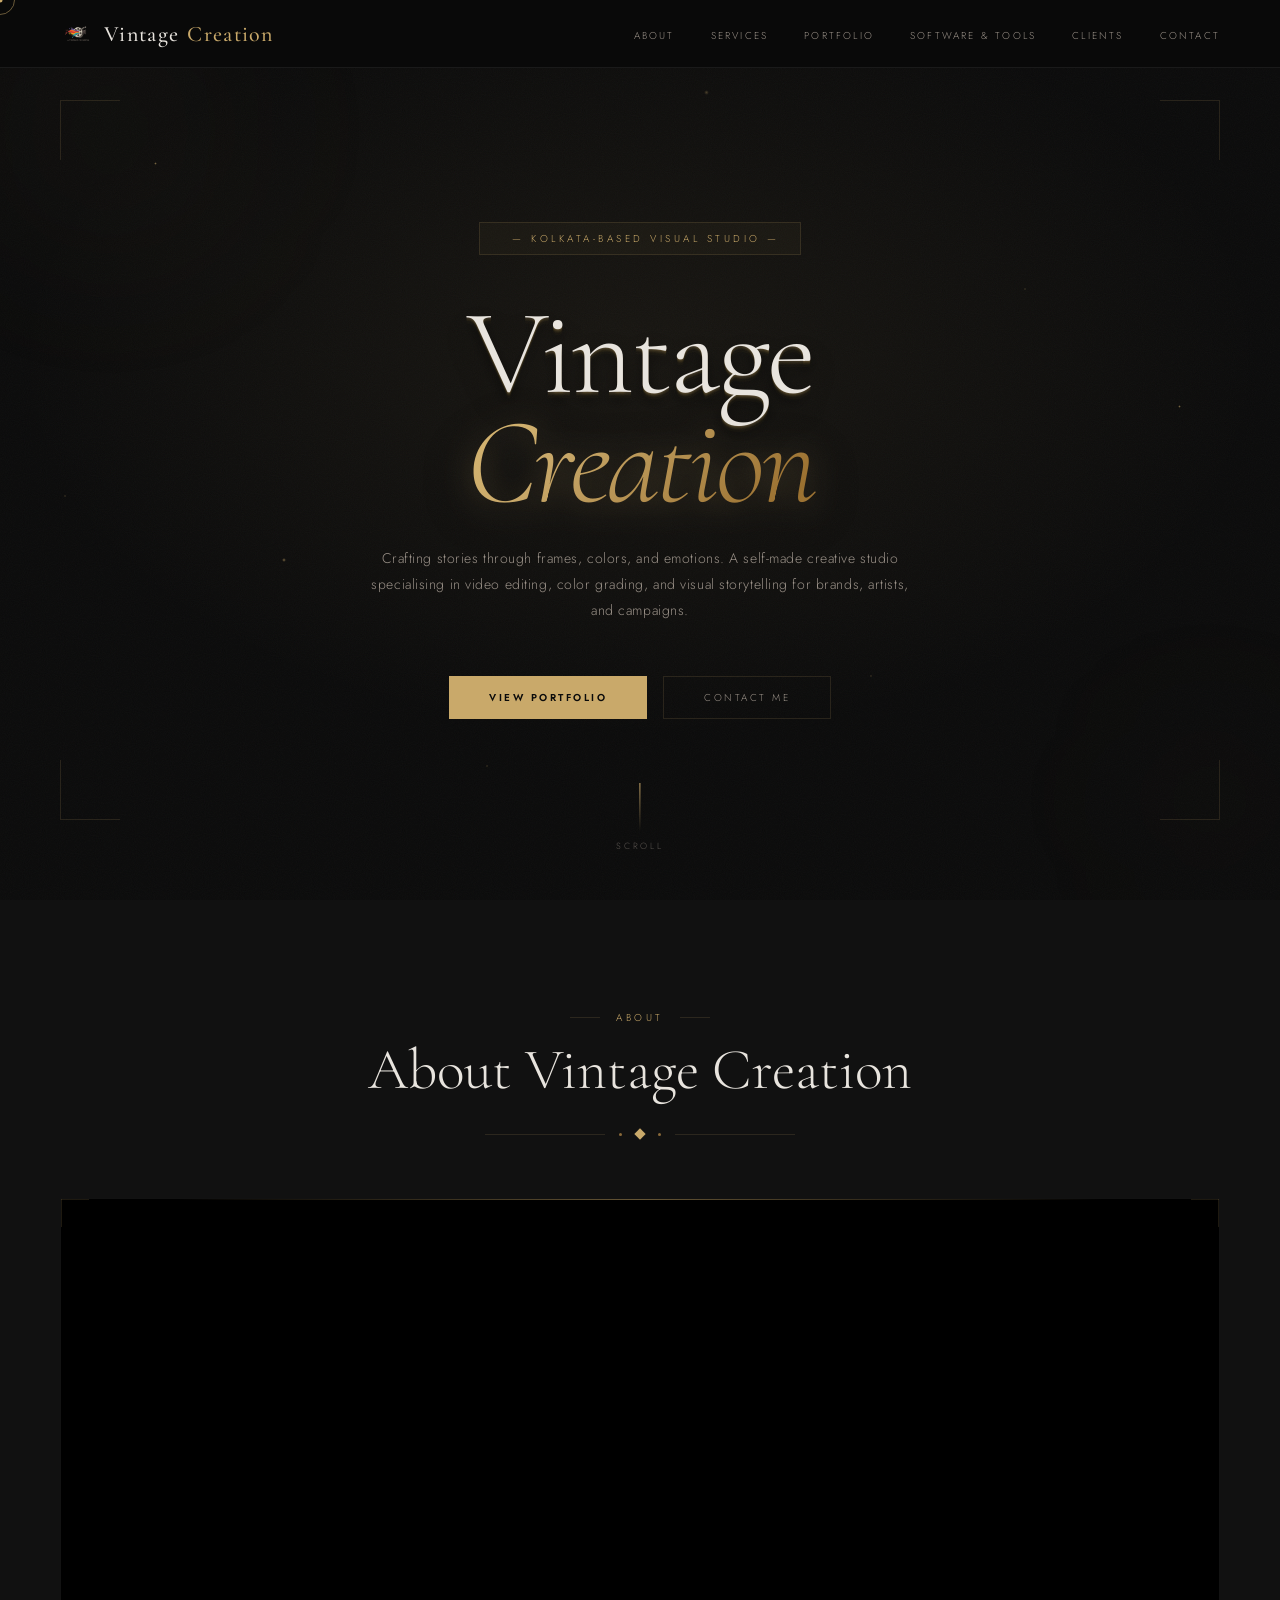
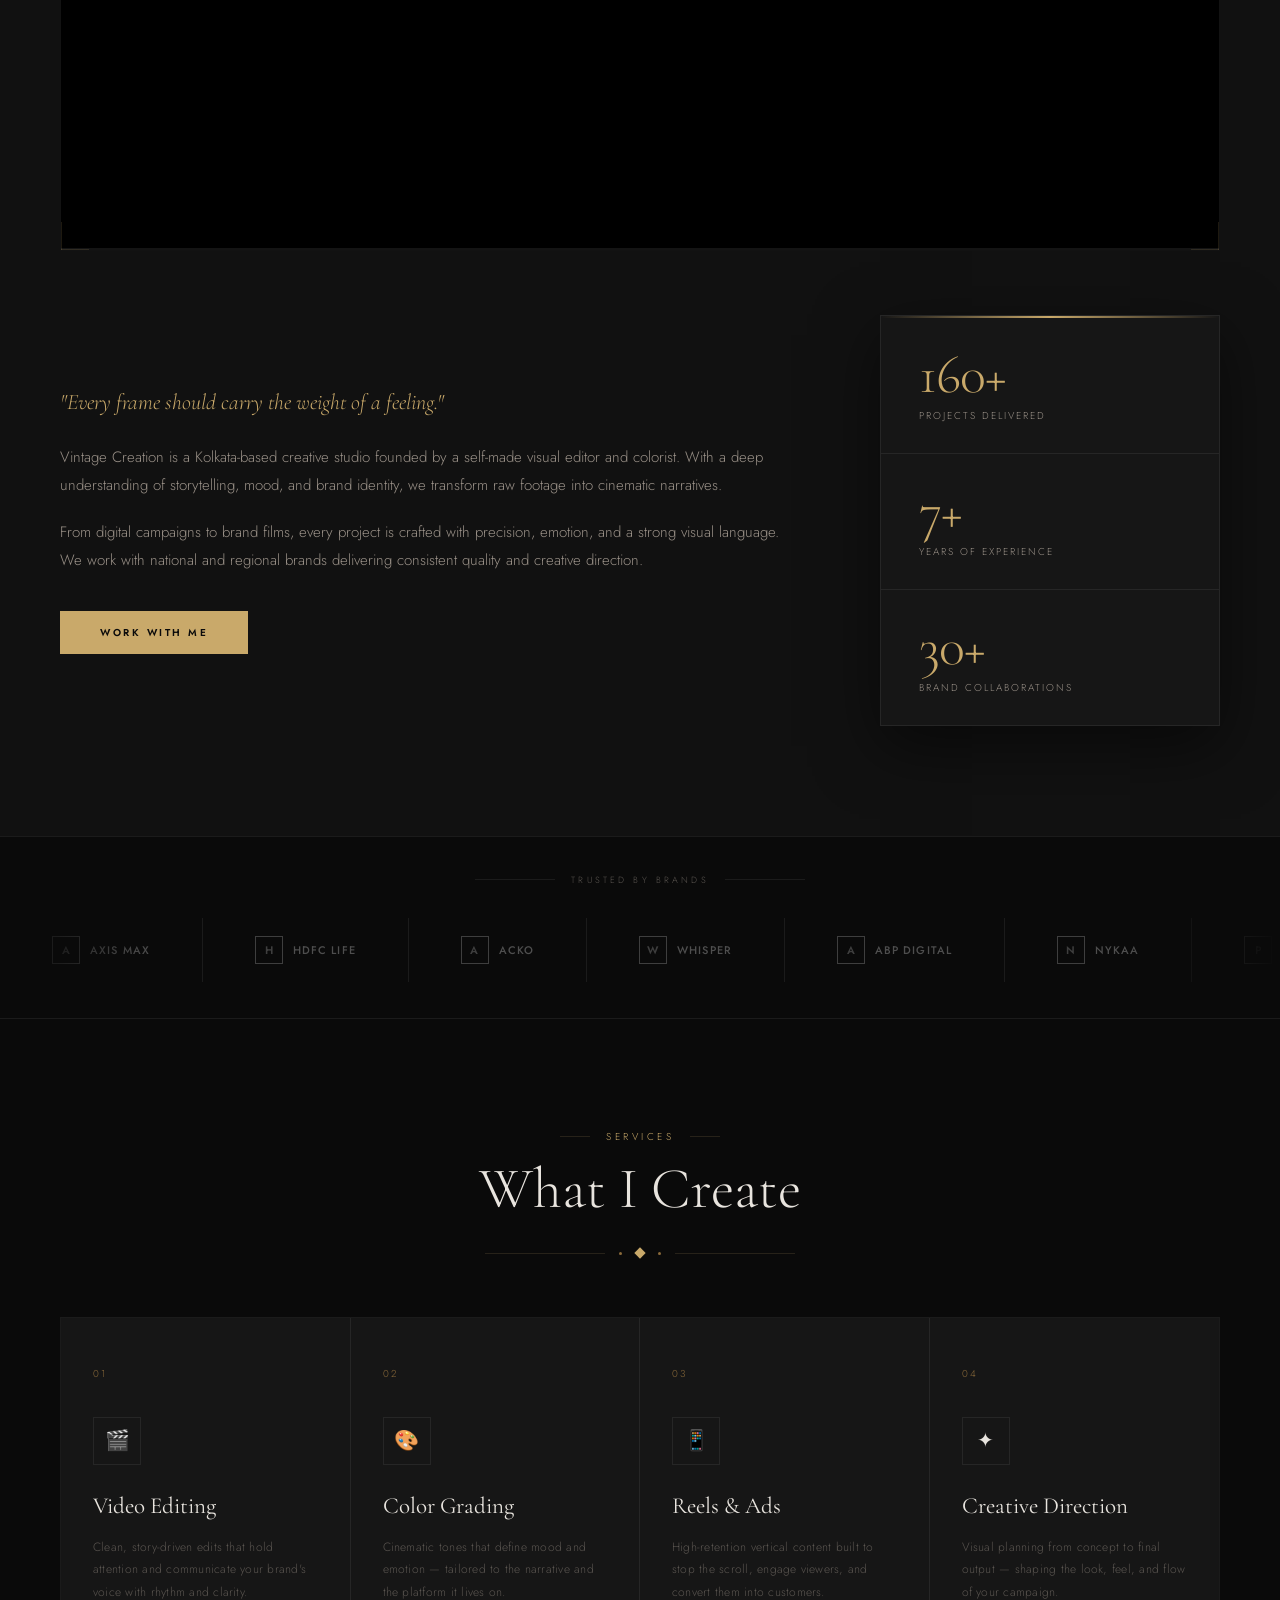
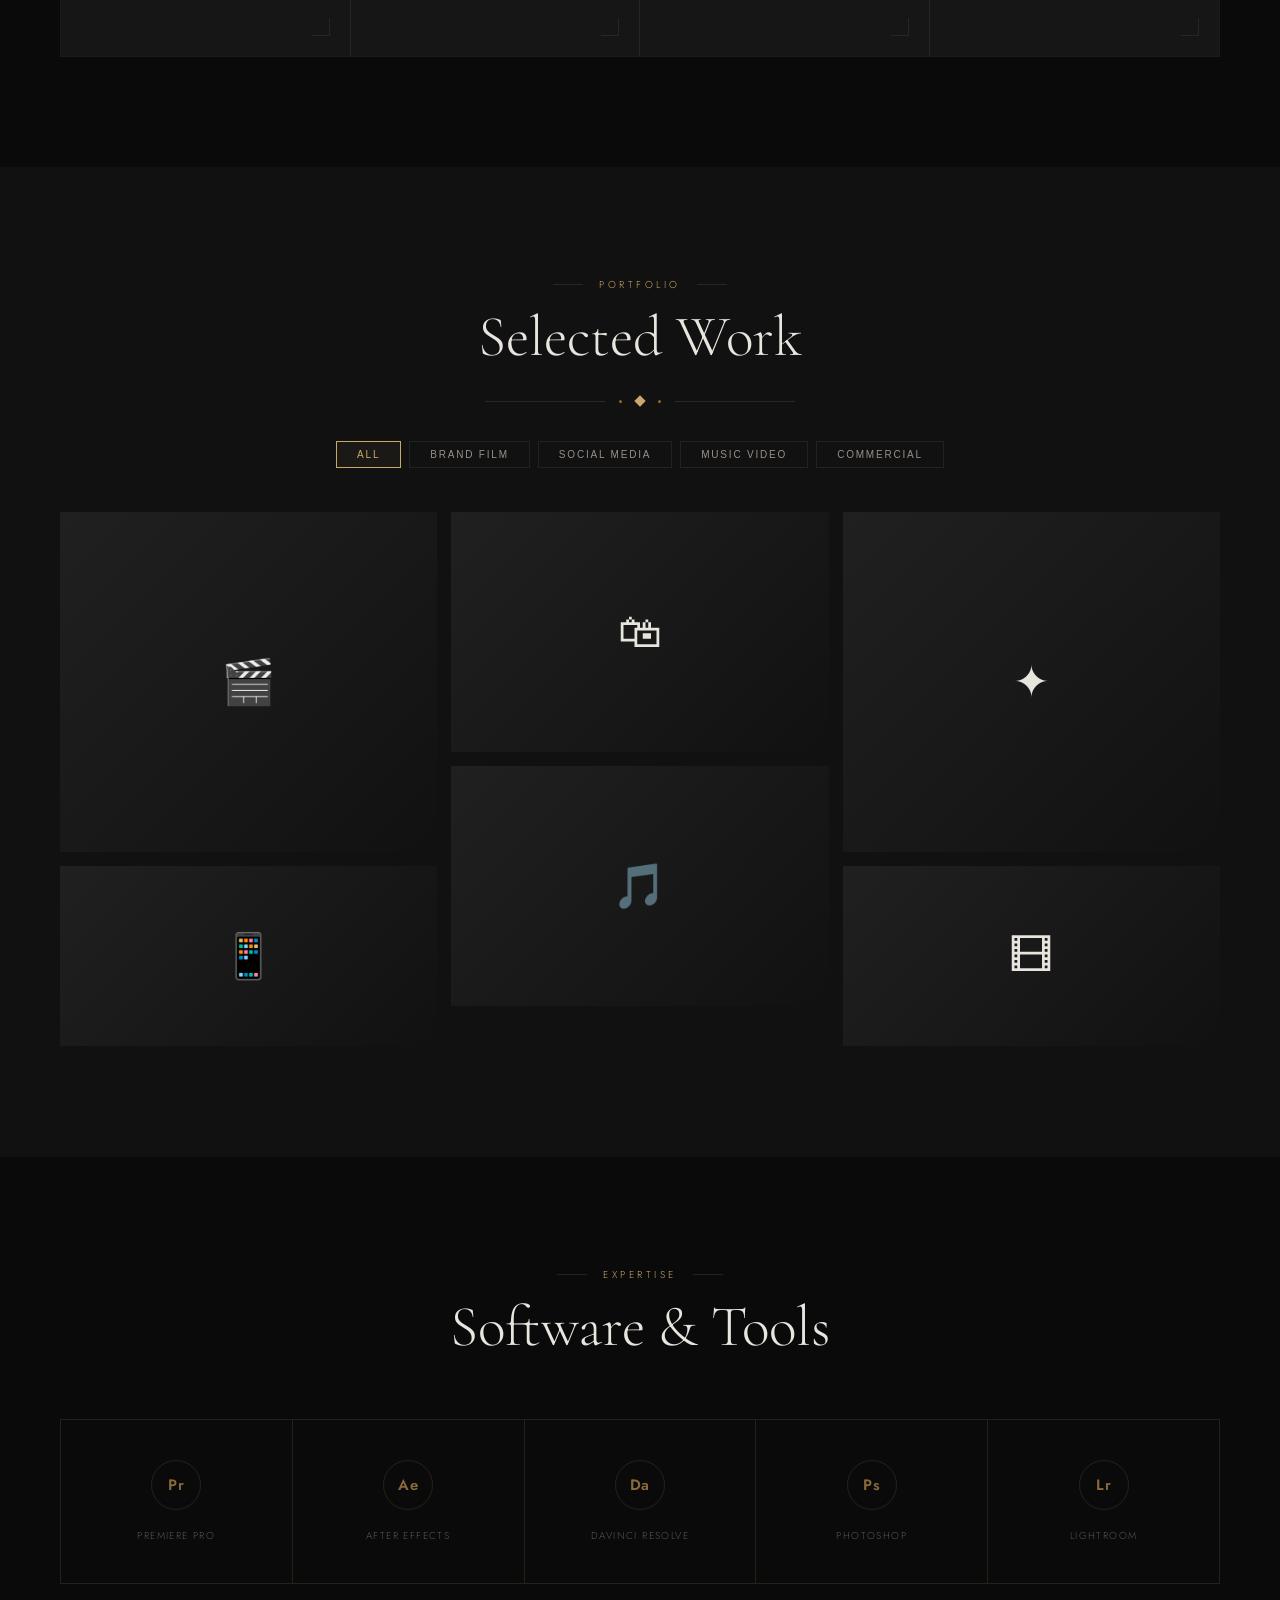
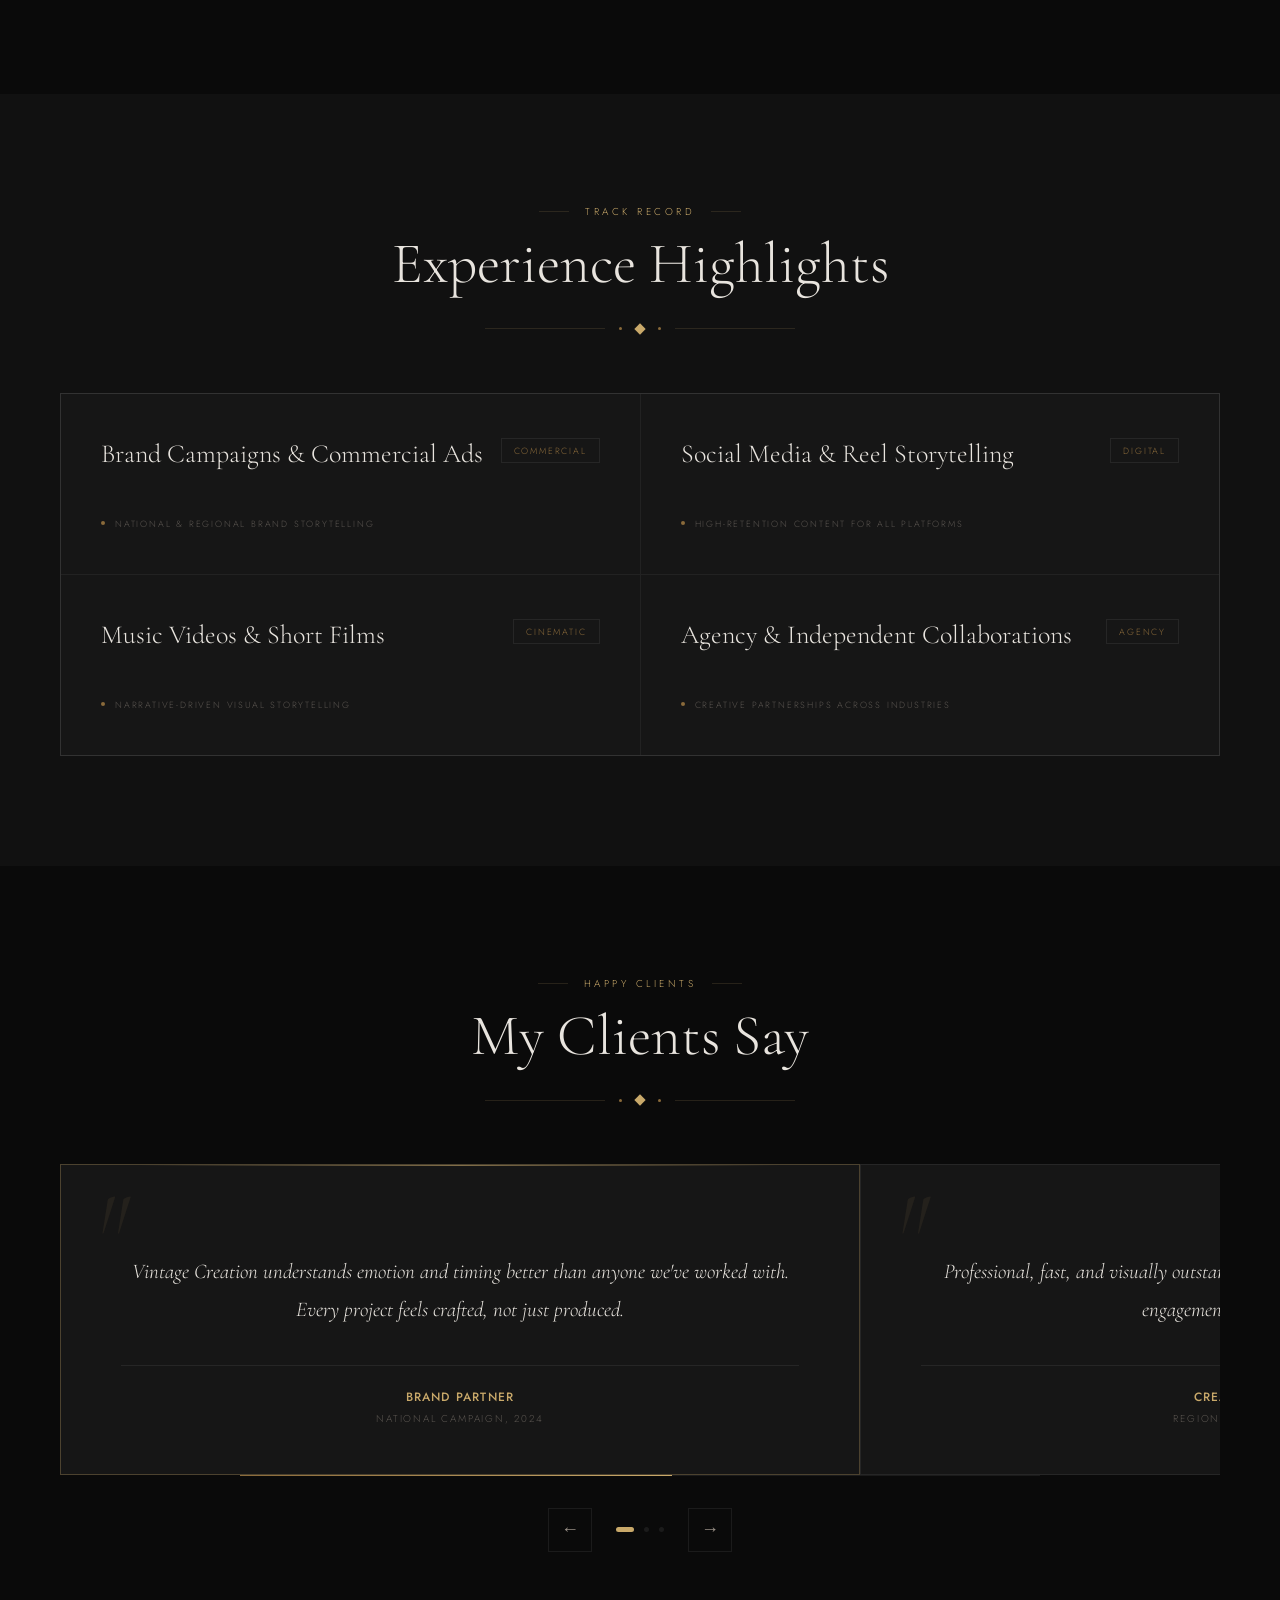
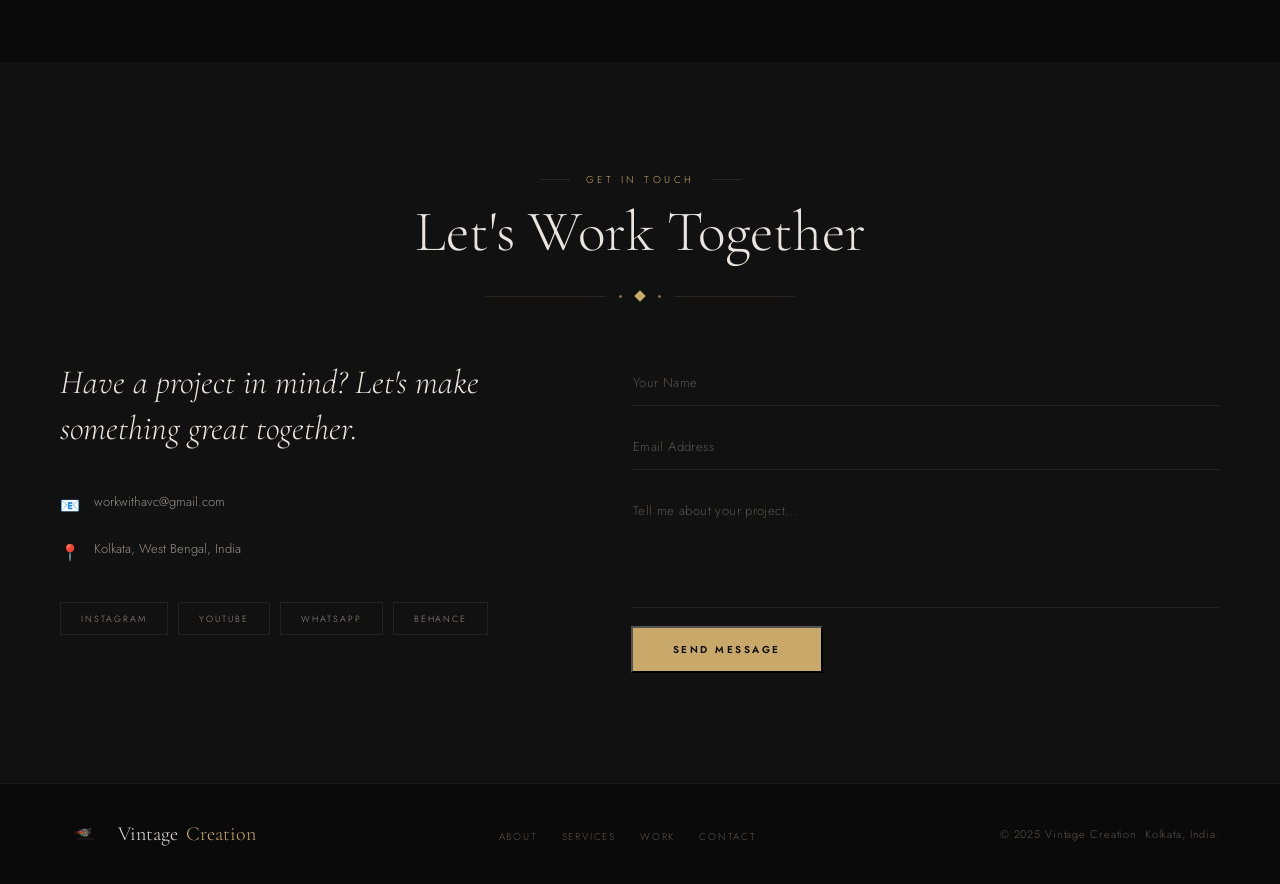
==== commit 1058f4b5: "Update email contact link in index.html" ====
--- a/index.html
+++ b/index.html
@@ -3622,12 +3622,20 @@
           <div class="contact-detail">
             <span class="contact-icon">📧</span>
             <div class="contact-val">
-              <a
+              <!-- <a
                 href="/cdn-cgi/l/email-protection#90f8f5fcfcffd0e6f9fee4f1f7f5f3e2f5f1e4f9fffebef9fe"
                 ><span
                   class="__cf_email__"
                   data-cfemail="d3bbb6bfbfbc93a5babda7b2b4b6b0a1b6b2a7babcbdfdbabd"
                   >[email&#160;protected]</span
+                ></a
+              > -->
+
+              <a
+                href="mailto:workwithavc@gmail.com"
+                ><span
+                  class="__cf_email__"
+                  >workwithavc@gmail.com</span
                 ></a
               >
             </div>
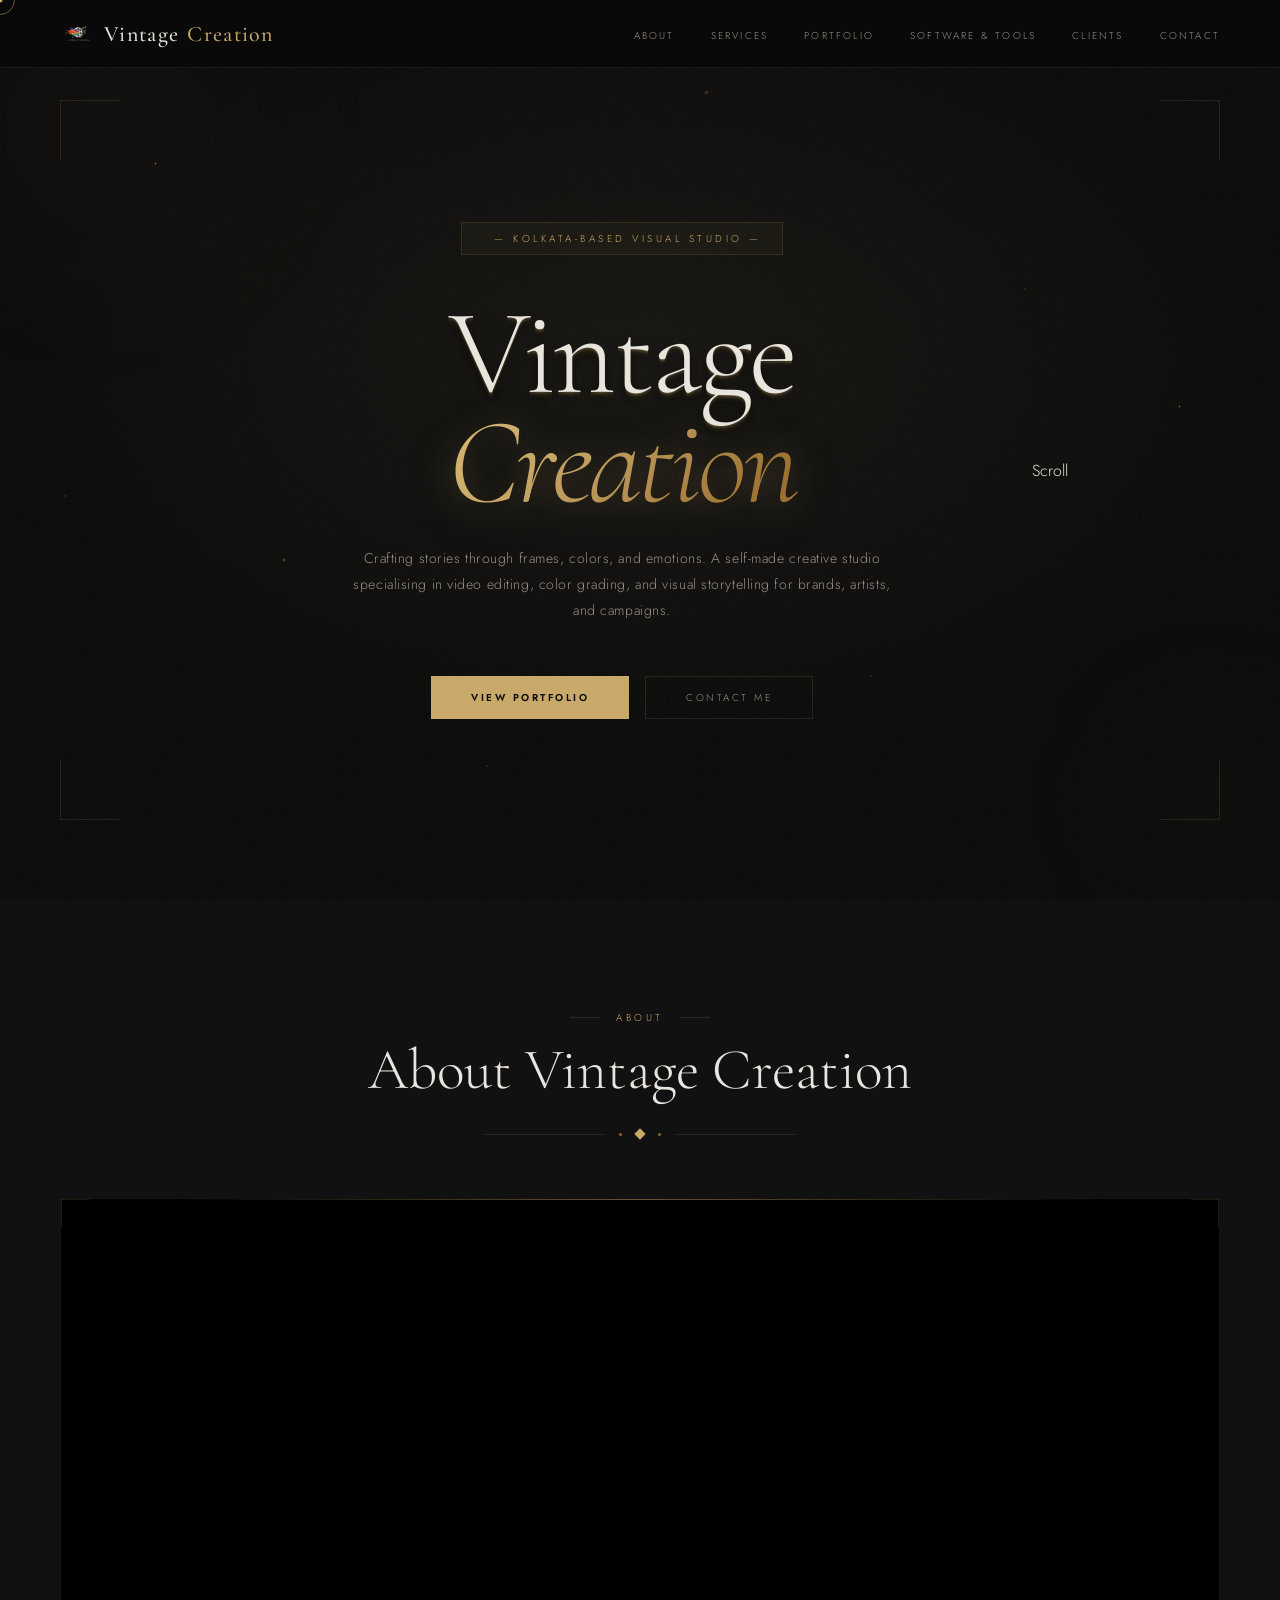
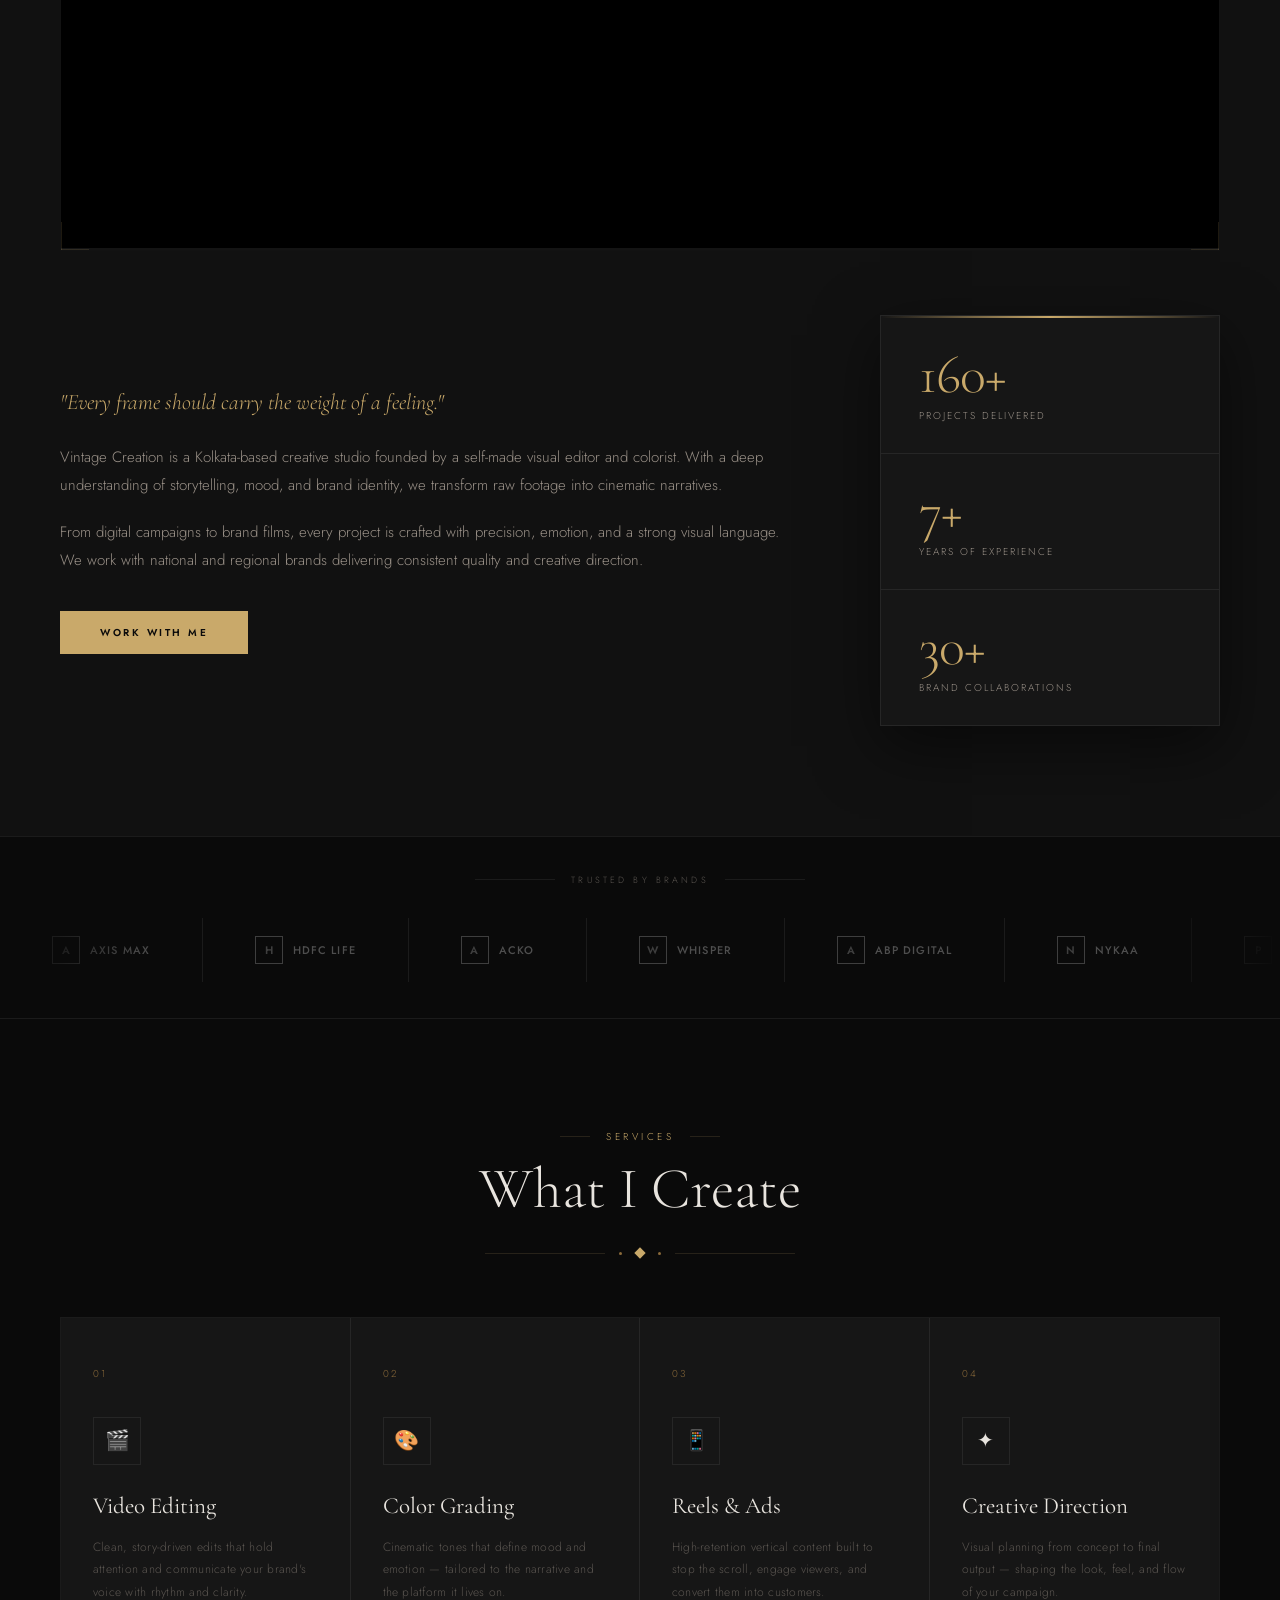
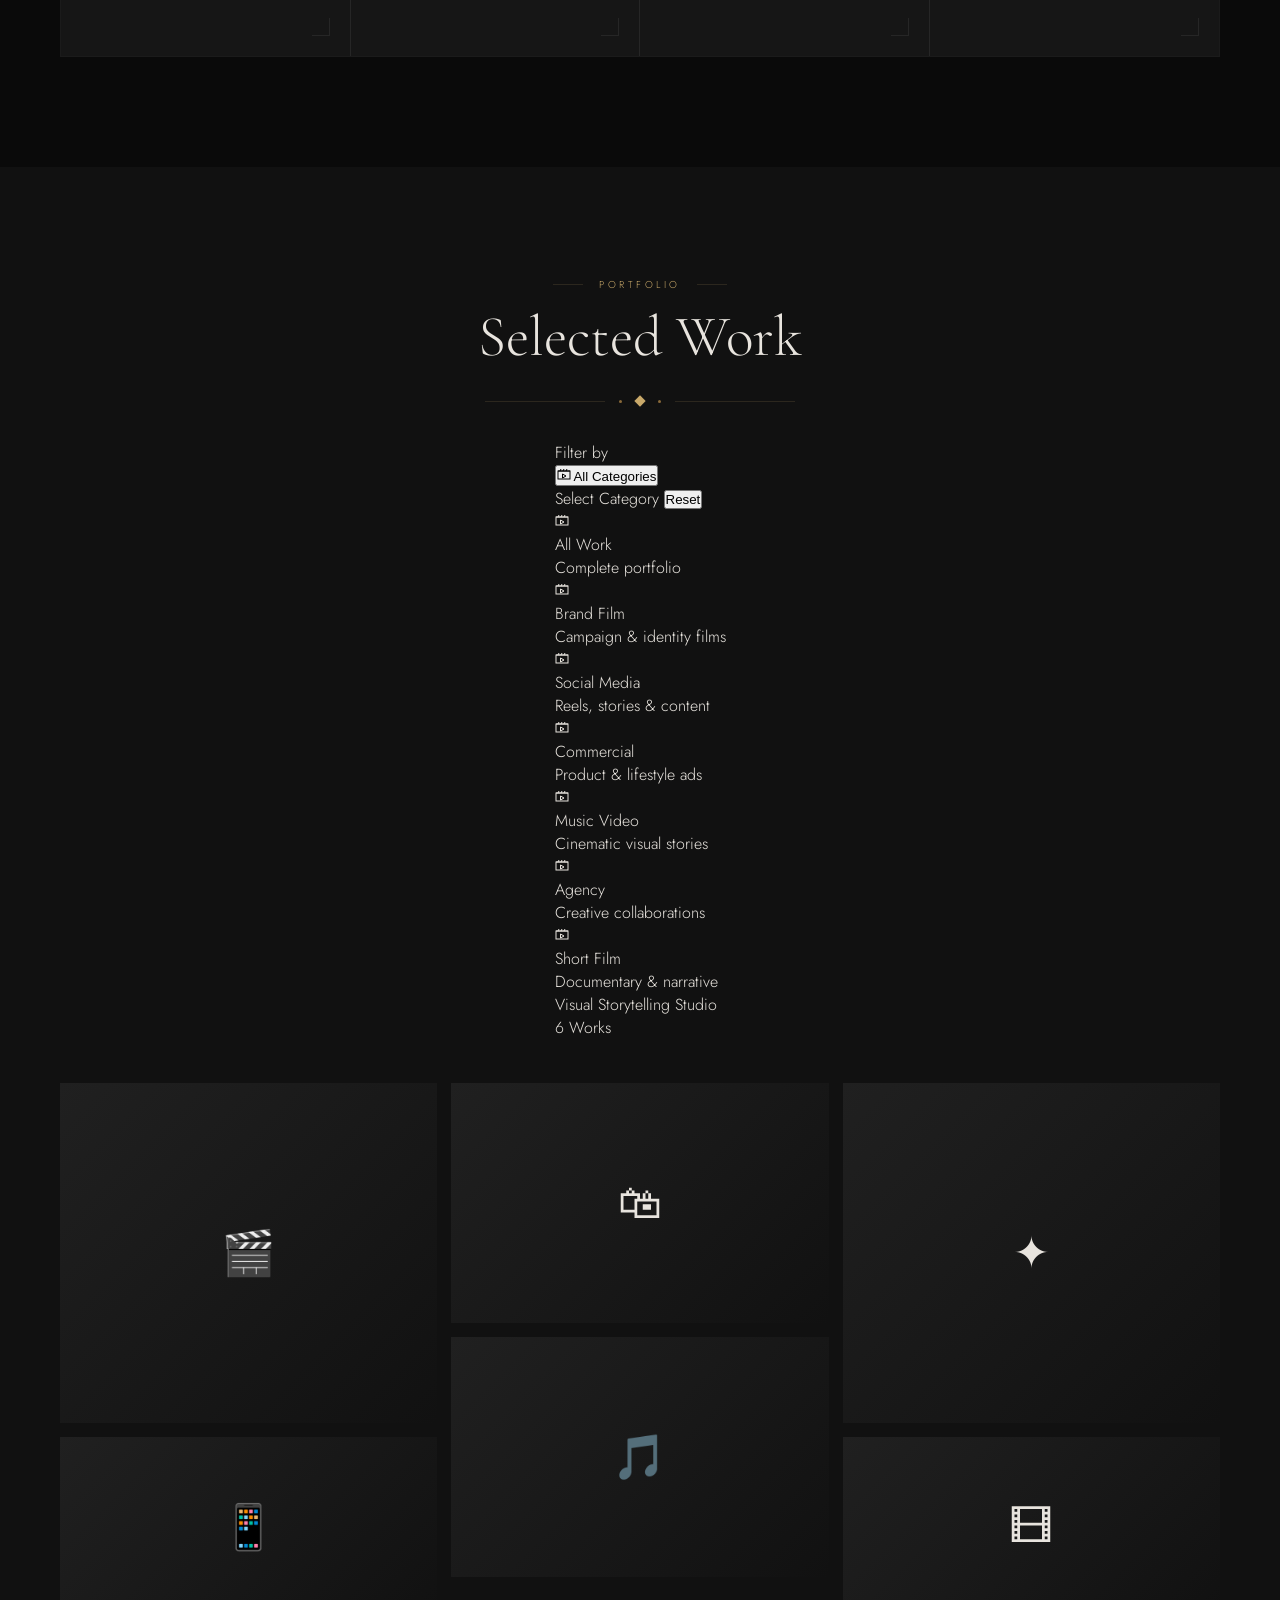
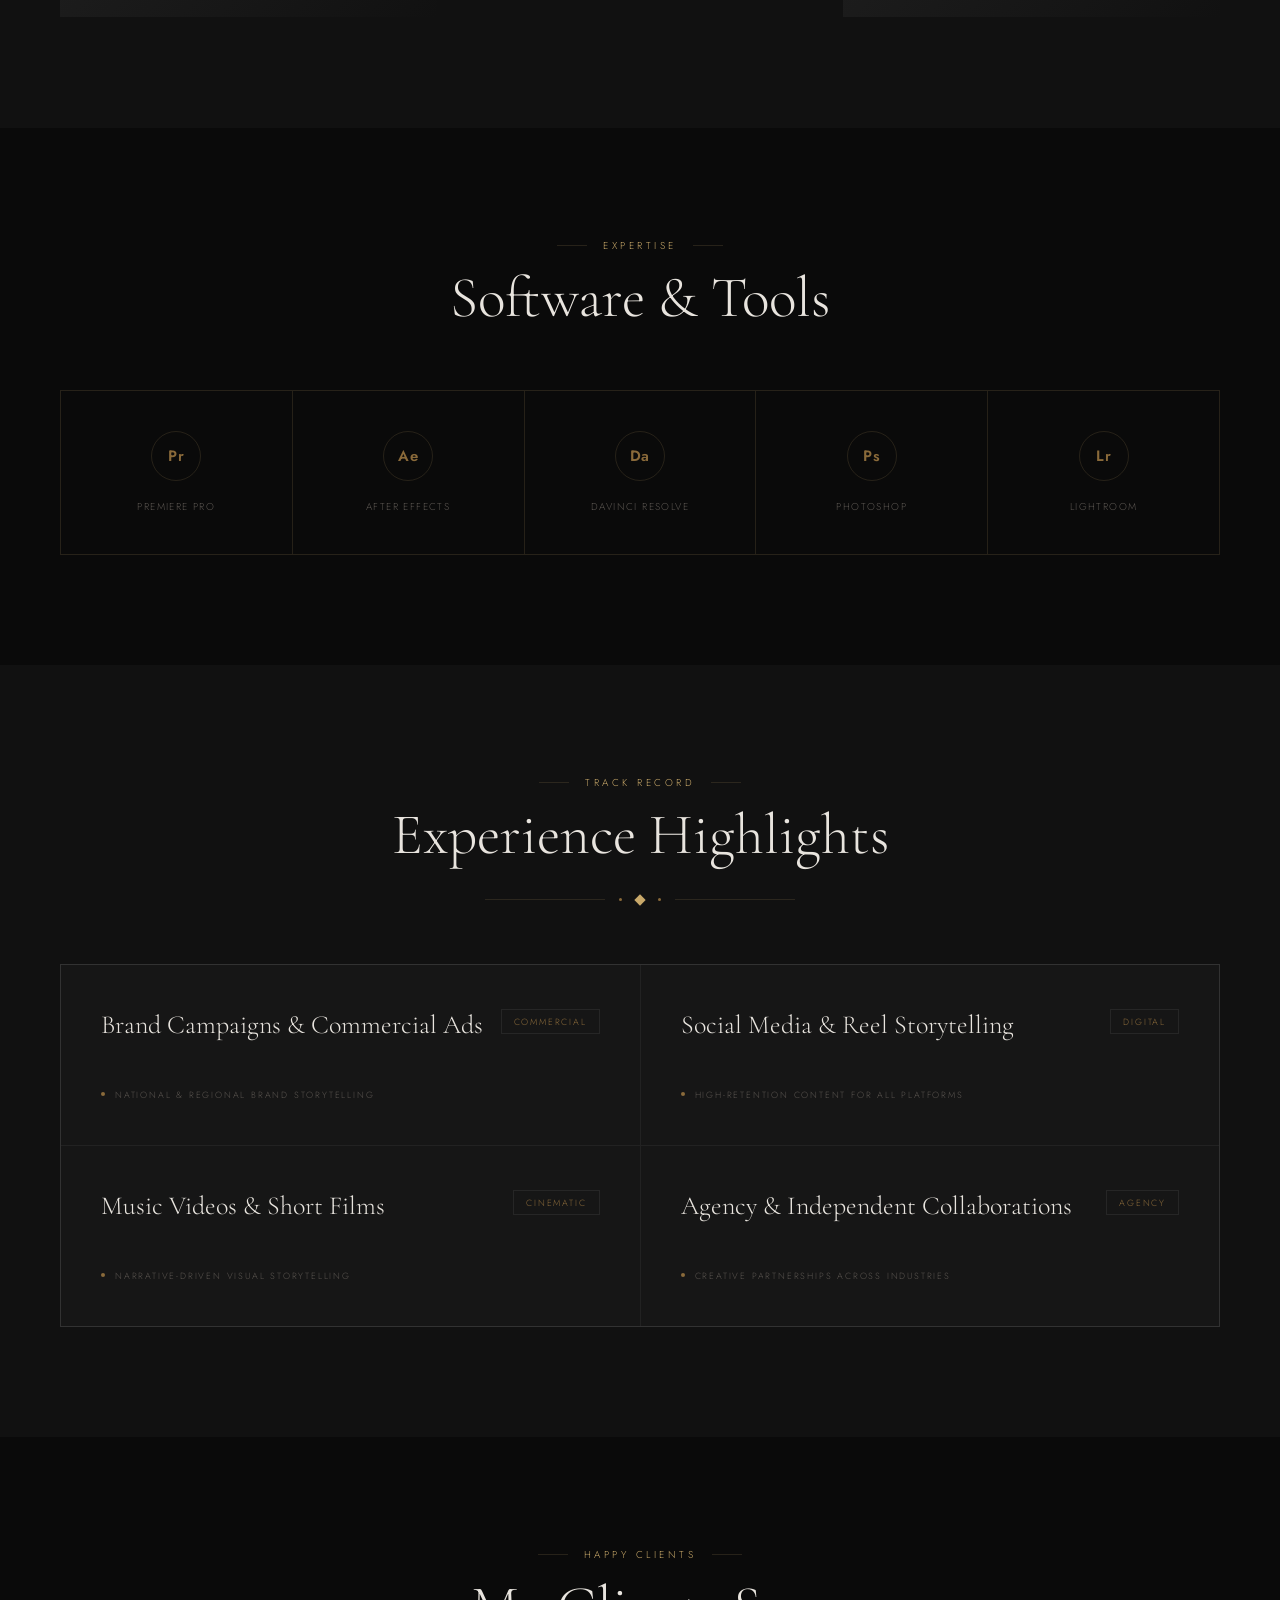
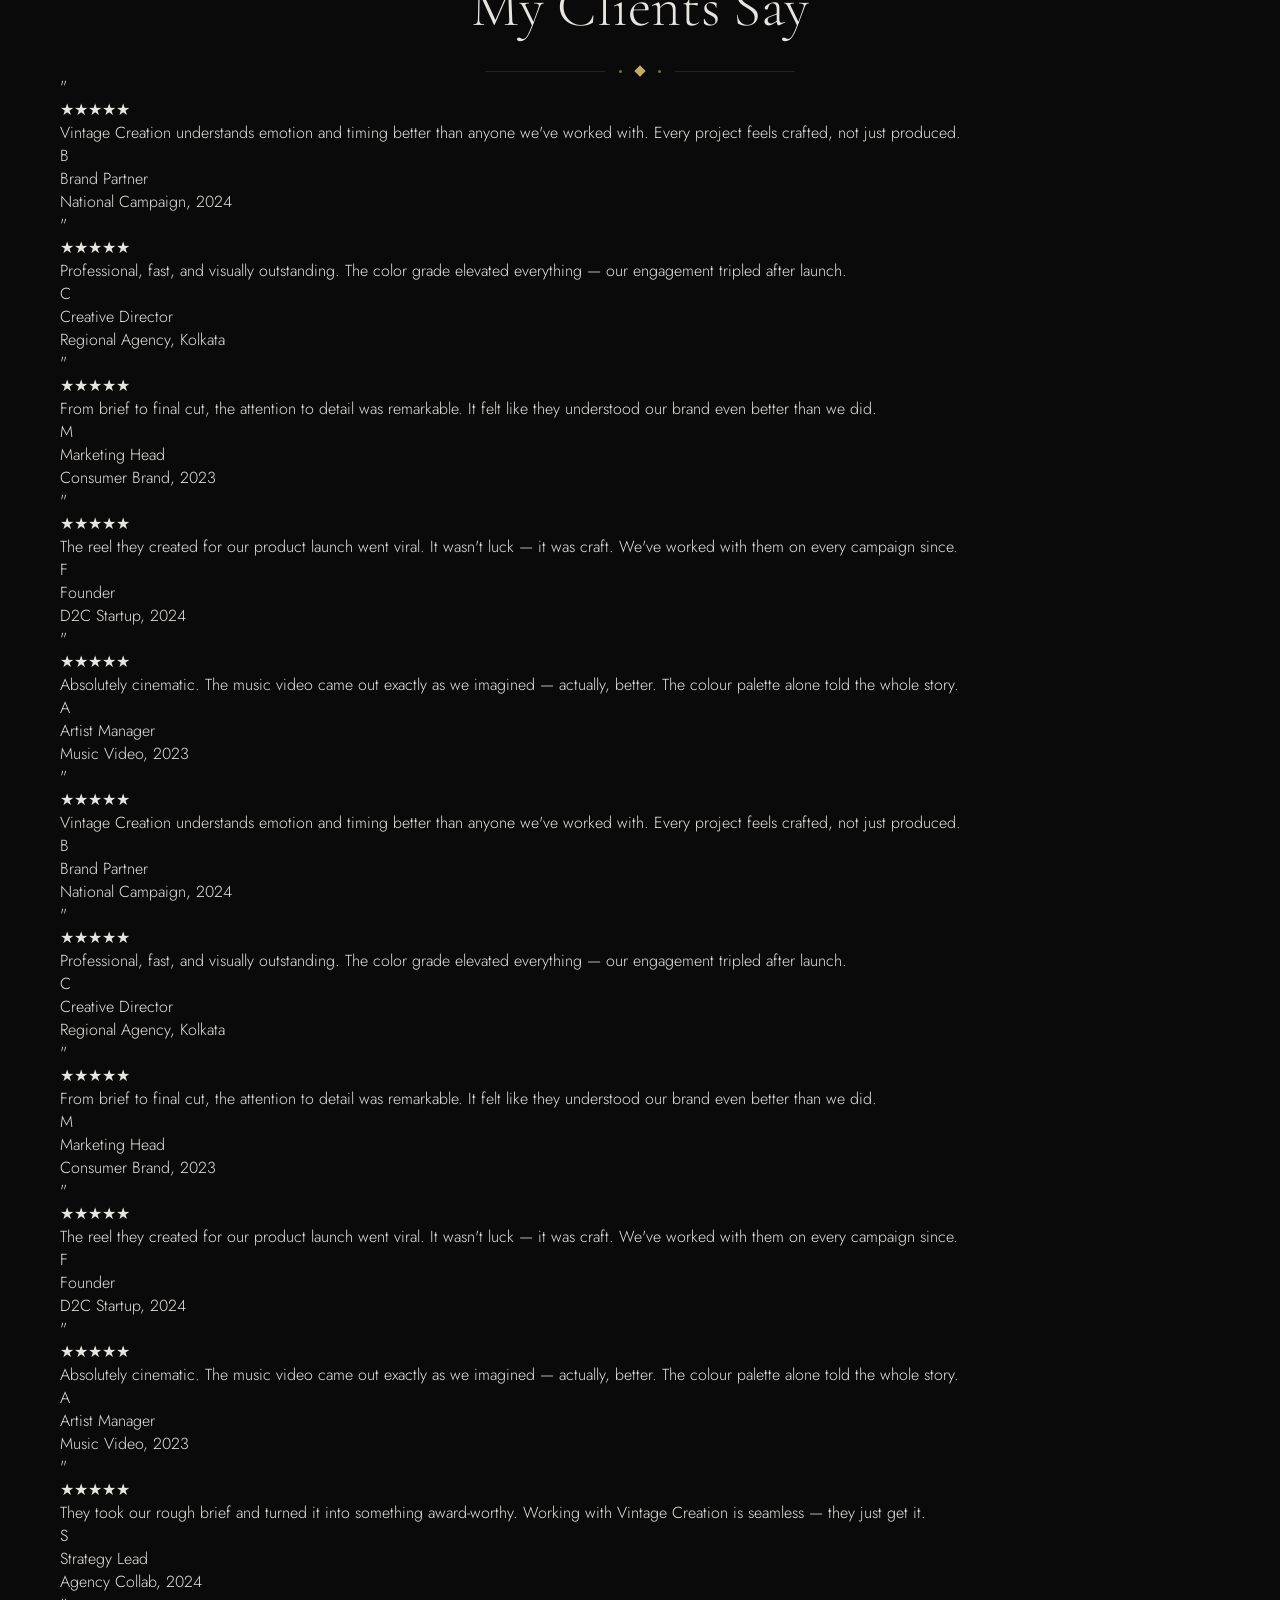
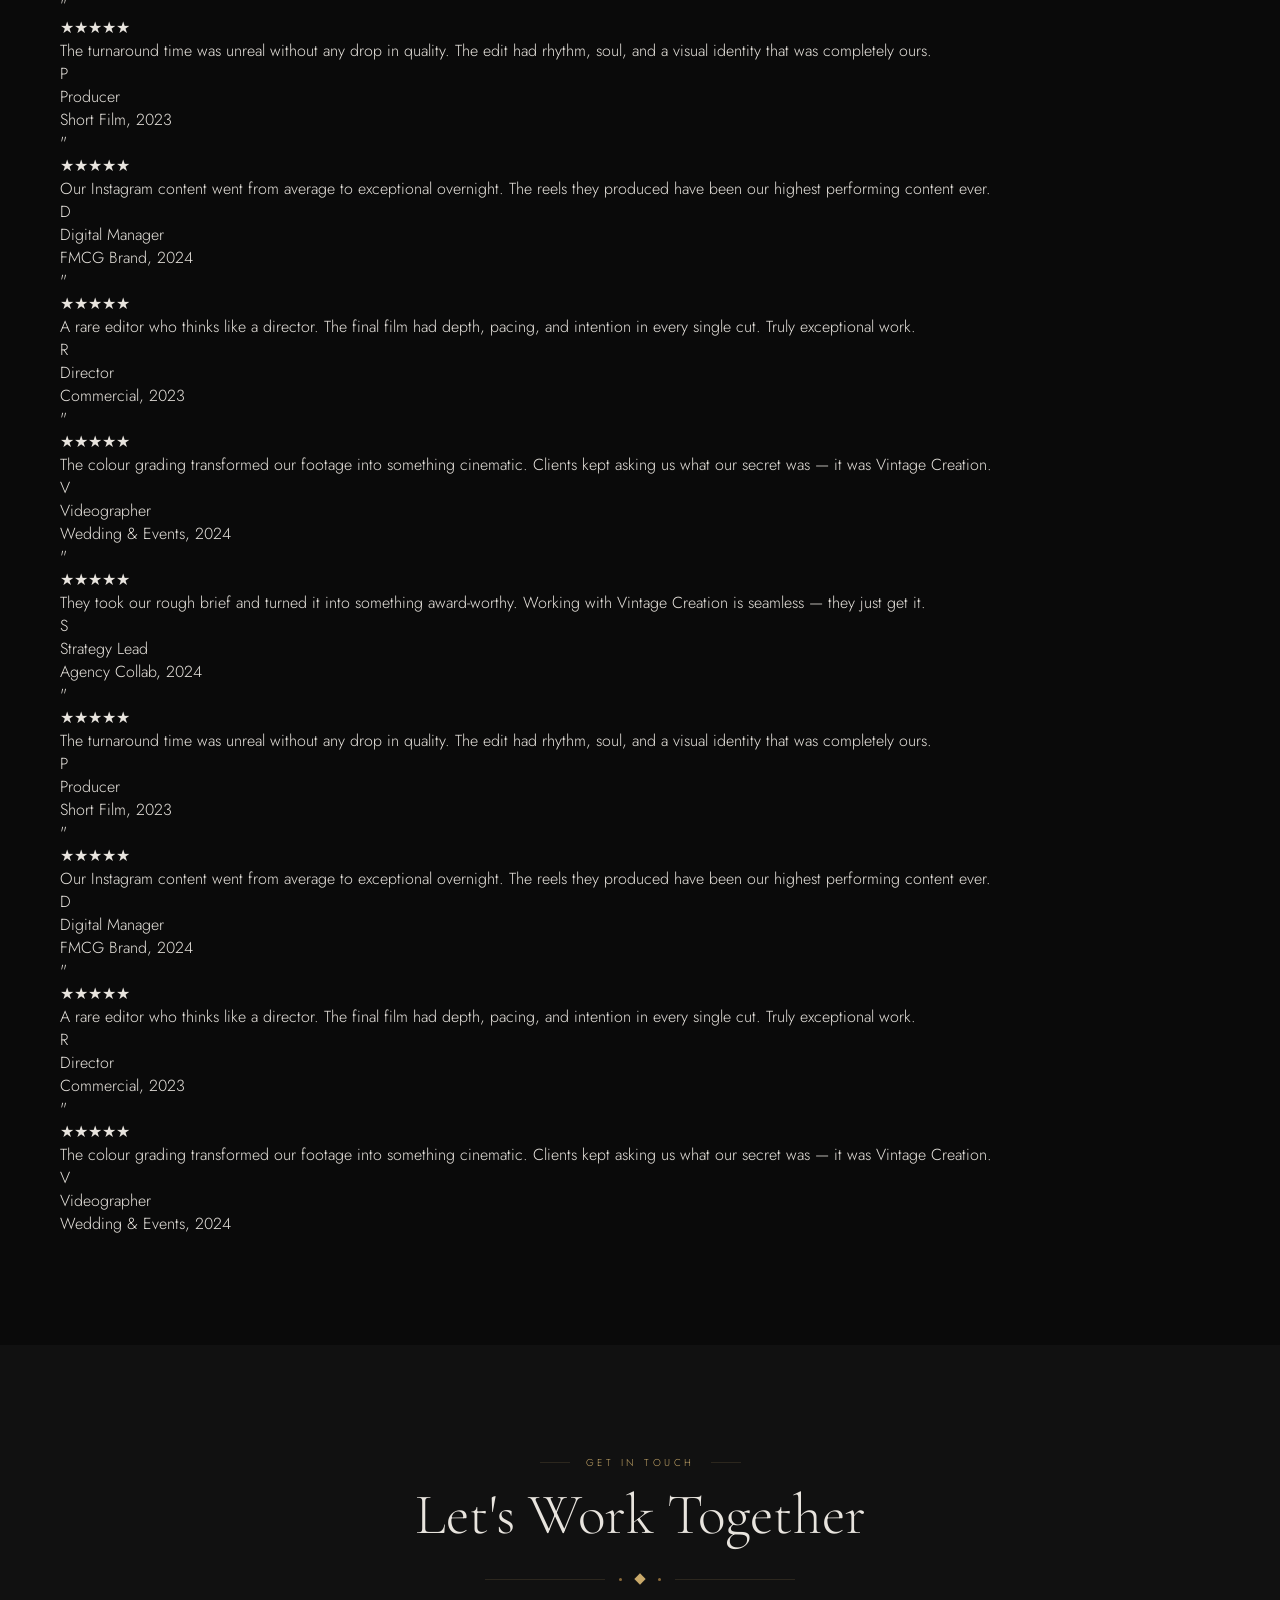
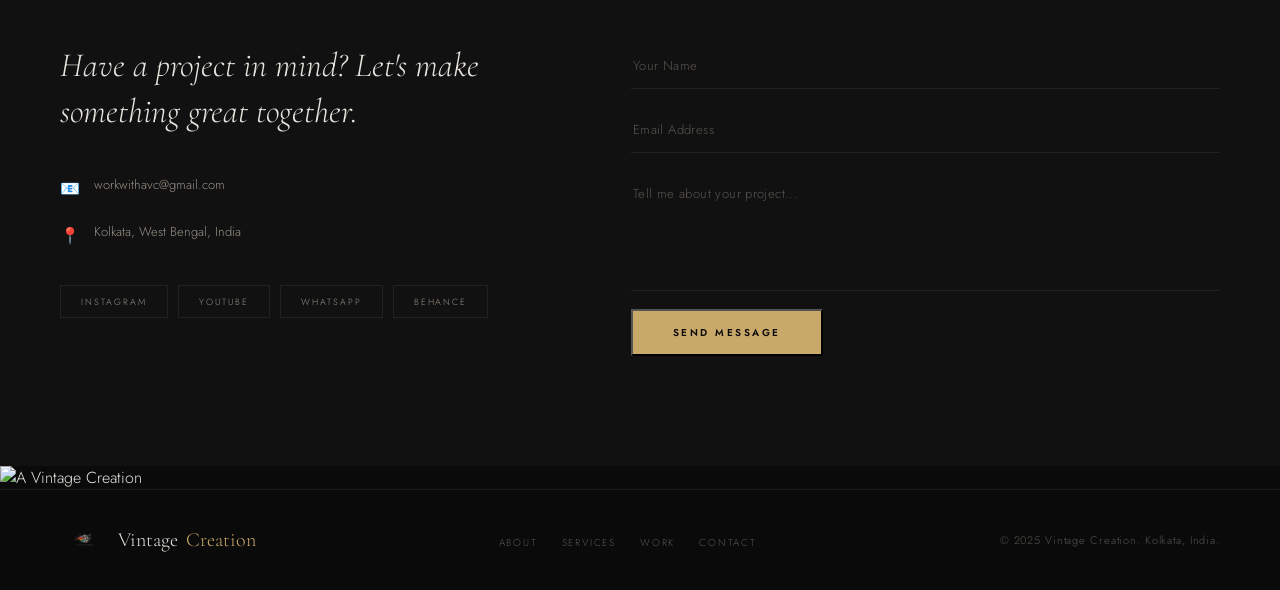
==== commit 49072698: "Update index.html" ====
--- a/index.html
+++ b/index.html
@@ -9,6 +9,7 @@
       href="https://fonts.googleapis.com/css2?family=Cormorant+Garamond:ital,wght@0,300;0,400;0,500;0,600;1,300;1,400;1,600&family=Jost:wght@200;300;400;500;600&display=swap"
       rel="stylesheet"
     />
+    <link rel="stylesheet" href="styles.css" />
     <style>
       *,
       *::before,
@@ -2972,8 +2973,16 @@
           <a href="#contact" class="btn-ghost">Contact Me</a>
         </div>
       </div>
-      <div class="hero-scroll">
+      <!-- <div class="hero-scroll">
         <div class="scroll-line"></div>
+        <span>Scroll</span>
+      </div> -->
+
+      <!-- Replace your existing .hero-scroll block with this -->
+      <div class="hero-scroll2">
+        <div class="scroll-mouse2">
+          <div class="scroll-wheel2"></div>
+        </div>
         <span>Scroll</span>
       </div>
     </section>
@@ -3392,13 +3401,621 @@
         <div class="ornament-dot"></div>
         <div class="ornament-line"></div>
       </div>
-      <div class="portfolio-filter reveal d2">
+      <!-- <div class="portfolio-filter reveal d2">
         <button class="filter-btn active">All</button>
         <button class="filter-btn">Brand Film</button>
         <button class="filter-btn">Social Media</button>
         <button class="filter-btn">Music Video</button>
         <button class="filter-btn">Commercial</button>
+
+        <button class="filter-btn">Music Video</button>
+        <button class="filter-btn">Commercial</button>
+        <button class="filter-btn">Music Video</button>
+        <button class="filter-btn">Commercial</button>
+        <button class="filter-btn">Music Video</button>
+        <button class="filter-btn">Commercial</button>
+        <button class="filter-btn">Music Video</button>
+        <button class="filter-btn">Commercial</button>
+        <button class="filter-btn">Music Video</button>
+        <button class="filter-btn">Commercial</button>
+        <button class="filter-btn">Music Video</button>
+        <button class="filter-btn">Commercial</button>
+        <button class="filter-btn">Music Video</button>
+        <button class="filter-btn">Commercial</button>
+        <button class="filter-btn">Music Video</button>
+        <button class="filter-btn">Commercial</button>
+        <button class="filter-btn">Music Video</button>
+        <button class="filter-btn">Commercial</button>
+        <button class="filter-btn">Music Video</button>
+        <button class="filter-btn">Commercial</button>
+      </div> -->
+
+      <div class="portfolio-filter reveal d2">
+        <div class="filter-ui-row">
+          <span class="filter-label">Filter by</span>
+
+          <!-- Custom Dropdown -->
+          <div class="filter-dropdown" id="filterDropdown">
+            <button
+              class="filter-trigger"
+              id="filterTrigger"
+              aria-haspopup="listbox"
+              aria-expanded="false"
+            >
+              <span class="filter-trigger-bar"></span>
+              <span class="filter-trigger-icon" id="filterTriggerIcon">
+                <svg
+                  width="14"
+                  height="14"
+                  viewBox="0 0 14 14"
+                  fill="none"
+                  xmlns="http://www.w3.org/2000/svg"
+                >
+                  <rect
+                    x="1"
+                    y="4"
+                    width="12"
+                    height="8"
+                    stroke="currentColor"
+                    stroke-width="1"
+                  />
+                  <line
+                    x1="1"
+                    y1="4"
+                    x2="13"
+                    y2="4"
+                    stroke="currentColor"
+                    stroke-width="1"
+                  />
+                  <line
+                    x1="4"
+                    y1="2"
+                    x2="3"
+                    y2="4"
+                    stroke="currentColor"
+                    stroke-width="1"
+                  />
+                  <line
+                    x1="7"
+                    y1="2"
+                    x2="6"
+                    y2="4"
+                    stroke="currentColor"
+                    stroke-width="1"
+                  />
+                  <line
+                    x1="10"
+                    y1="2"
+                    x2="9"
+                    y2="4"
+                    stroke="currentColor"
+                    stroke-width="1"
+                  />
+                  <path
+                    d="M5.5 7L9 9L5.5 11V7Z"
+                    stroke="currentColor"
+                    stroke-width="1"
+                    stroke-linejoin="round"
+                  />
+                </svg>
+              </span>
+              <span class="filter-trigger-text" id="filterTriggerText"
+                >All Categories</span
+              >
+              <span class="filter-trigger-chevron"></span>
+            </button>
+
+            <div class="filter-panel" id="filterPanel" role="listbox">
+              <!-- sticky header -->
+              <div class="filter-panel-header">
+                <span class="filter-panel-title">Select Category</span>
+                <button class="filter-panel-clear" id="filterClear">
+                  Reset
+                </button>
+              </div>
+
+              <!-- scrollable options body -->
+              <div class="filter-panel-body">
+                <div
+                  class="filter-option active"
+                  data-filter="all"
+                  data-label="All Categories"
+                  data-count="6"
+                  role="option"
+                  aria-selected="true"
+                >
+                  <div class="filter-option-icon">
+                    <svg width="14" height="14" viewBox="0 0 14 14" fill="none">
+                      <rect
+                        x="1"
+                        y="4"
+                        width="12"
+                        height="8"
+                        stroke="currentColor"
+                        stroke-width="1"
+                      />
+                      <line
+                        x1="1"
+                        y1="4"
+                        x2="13"
+                        y2="4"
+                        stroke="currentColor"
+                        stroke-width="1"
+                      />
+                      <line
+                        x1="4"
+                        y1="2"
+                        x2="3"
+                        y2="4"
+                        stroke="currentColor"
+                        stroke-width="1"
+                      />
+                      <line
+                        x1="7"
+                        y1="2"
+                        x2="6"
+                        y2="4"
+                        stroke="currentColor"
+                        stroke-width="1"
+                      />
+                      <line
+                        x1="10"
+                        y1="2"
+                        x2="9"
+                        y2="4"
+                        stroke="currentColor"
+                        stroke-width="1"
+                      />
+                      <path
+                        d="M5.5 7L9 9L5.5 11V7Z"
+                        stroke="currentColor"
+                        stroke-width="1"
+                        stroke-linejoin="round"
+                      />
+                    </svg>
+                  </div>
+                  <div class="filter-option-info">
+                    <div class="filter-option-name">All Work</div>
+                    <div class="filter-option-desc">Complete portfolio</div>
+                  </div>
+                  <!-- <div class="filter-option-count">6</div> -->
+                  <div class="filter-option-check"></div>
+                </div>
+
+                <div
+                  class="filter-option"
+                  data-filter="brand-film"
+                  data-label="Brand Film"
+                  data-count="1"
+                  role="option"
+                  aria-selected="false"
+                >
+                  <div class="filter-option-icon">
+                    <svg width="14" height="14" viewBox="0 0 14 14" fill="none">
+                      <rect
+                        x="1"
+                        y="4"
+                        width="12"
+                        height="8"
+                        stroke="currentColor"
+                        stroke-width="1"
+                      />
+                      <line
+                        x1="1"
+                        y1="4"
+                        x2="13"
+                        y2="4"
+                        stroke="currentColor"
+                        stroke-width="1"
+                      />
+                      <line
+                        x1="4"
+                        y1="2"
+                        x2="3"
+                        y2="4"
+                        stroke="currentColor"
+                        stroke-width="1"
+                      />
+                      <line
+                        x1="7"
+                        y1="2"
+                        x2="6"
+                        y2="4"
+                        stroke="currentColor"
+                        stroke-width="1"
+                      />
+                      <line
+                        x1="10"
+                        y1="2"
+                        x2="9"
+                        y2="4"
+                        stroke="currentColor"
+                        stroke-width="1"
+                      />
+                      <path
+                        d="M5.5 7L9 9L5.5 11V7Z"
+                        stroke="currentColor"
+                        stroke-width="1"
+                        stroke-linejoin="round"
+                      />
+                    </svg>
+                  </div>
+                  <div class="filter-option-info">
+                    <div class="filter-option-name">Brand Film</div>
+                    <div class="filter-option-desc">
+                      Campaign & identity films
+                    </div>
+                  </div>
+                  <!-- <div class="filter-option-count">1</div> -->
+                  <div class="filter-option-check"></div>
+                </div>
+
+                <div
+                  class="filter-option"
+                  data-filter="social-media"
+                  data-label="Social Media"
+                  data-count="1"
+                  role="option"
+                  aria-selected="false"
+                >
+                  <div class="filter-option-icon">
+                    <svg width="14" height="14" viewBox="0 0 14 14" fill="none">
+                      <rect
+                        x="1"
+                        y="4"
+                        width="12"
+                        height="8"
+                        stroke="currentColor"
+                        stroke-width="1"
+                      />
+                      <line
+                        x1="1"
+                        y1="4"
+                        x2="13"
+                        y2="4"
+                        stroke="currentColor"
+                        stroke-width="1"
+                      />
+                      <line
+                        x1="4"
+                        y1="2"
+                        x2="3"
+                        y2="4"
+                        stroke="currentColor"
+                        stroke-width="1"
+                      />
+                      <line
+                        x1="7"
+                        y1="2"
+                        x2="6"
+                        y2="4"
+                        stroke="currentColor"
+                        stroke-width="1"
+                      />
+                      <line
+                        x1="10"
+                        y1="2"
+                        x2="9"
+                        y2="4"
+                        stroke="currentColor"
+                        stroke-width="1"
+                      />
+                      <path
+                        d="M5.5 7L9 9L5.5 11V7Z"
+                        stroke="currentColor"
+                        stroke-width="1"
+                        stroke-linejoin="round"
+                      />
+                    </svg>
+                  </div>
+                  <div class="filter-option-info">
+                    <div class="filter-option-name">Social Media</div>
+                    <div class="filter-option-desc">
+                      Reels, stories & content
+                    </div>
+                  </div>
+                  <!-- <div class="filter-option-count">1</div> -->
+                  <div class="filter-option-check"></div>
+                </div>
+
+                <div
+                  class="filter-option"
+                  data-filter="commercial"
+                  data-label="Commercial"
+                  data-count="1"
+                  role="option"
+                  aria-selected="false"
+                >
+                  <div class="filter-option-icon">
+                    <svg width="14" height="14" viewBox="0 0 14 14" fill="none">
+                      <rect
+                        x="1"
+                        y="4"
+                        width="12"
+                        height="8"
+                        stroke="currentColor"
+                        stroke-width="1"
+                      />
+                      <line
+                        x1="1"
+                        y1="4"
+                        x2="13"
+                        y2="4"
+                        stroke="currentColor"
+                        stroke-width="1"
+                      />
+                      <line
+                        x1="4"
+                        y1="2"
+                        x2="3"
+                        y2="4"
+                        stroke="currentColor"
+                        stroke-width="1"
+                      />
+                      <line
+                        x1="7"
+                        y1="2"
+                        x2="6"
+                        y2="4"
+                        stroke="currentColor"
+                        stroke-width="1"
+                      />
+                      <line
+                        x1="10"
+                        y1="2"
+                        x2="9"
+                        y2="4"
+                        stroke="currentColor"
+                        stroke-width="1"
+                      />
+                      <path
+                        d="M5.5 7L9 9L5.5 11V7Z"
+                        stroke="currentColor"
+                        stroke-width="1"
+                        stroke-linejoin="round"
+                      />
+                    </svg>
+                  </div>
+                  <div class="filter-option-info">
+                    <div class="filter-option-name">Commercial</div>
+                    <div class="filter-option-desc">
+                      Product & lifestyle ads
+                    </div>
+                  </div>
+                  <!-- <div class="filter-option-count">1</div> -->
+                  <div class="filter-option-check"></div>
+                </div>
+
+                <div
+                  class="filter-option"
+                  data-filter="music-video"
+                  data-label="Music Video"
+                  data-count="1"
+                  role="option"
+                  aria-selected="false"
+                >
+                  <div class="filter-option-icon">
+                    <svg width="14" height="14" viewBox="0 0 14 14" fill="none">
+                      <rect
+                        x="1"
+                        y="4"
+                        width="12"
+                        height="8"
+                        stroke="currentColor"
+                        stroke-width="1"
+                      />
+                      <line
+                        x1="1"
+                        y1="4"
+                        x2="13"
+                        y2="4"
+                        stroke="currentColor"
+                        stroke-width="1"
+                      />
+                      <line
+                        x1="4"
+                        y1="2"
+                        x2="3"
+                        y2="4"
+                        stroke="currentColor"
+                        stroke-width="1"
+                      />
+                      <line
+                        x1="7"
+                        y1="2"
+                        x2="6"
+                        y2="4"
+                        stroke="currentColor"
+                        stroke-width="1"
+                      />
+                      <line
+                        x1="10"
+                        y1="2"
+                        x2="9"
+                        y2="4"
+                        stroke="currentColor"
+                        stroke-width="1"
+                      />
+                      <path
+                        d="M5.5 7L9 9L5.5 11V7Z"
+                        stroke="currentColor"
+                        stroke-width="1"
+                        stroke-linejoin="round"
+                      />
+                    </svg>
+                  </div>
+                  <div class="filter-option-info">
+                    <div class="filter-option-name">Music Video</div>
+                    <div class="filter-option-desc">
+                      Cinematic visual stories
+                    </div>
+                  </div>
+                  <!-- <div class="filter-option-count">1</div> -->
+                  <div class="filter-option-check"></div>
+                </div>
+
+                <div
+                  class="filter-option"
+                  data-filter="agency"
+                  data-label="Agency"
+                  data-count="1"
+                  role="option"
+                  aria-selected="false"
+                >
+                  <div class="filter-option-icon">
+                    <svg width="14" height="14" viewBox="0 0 14 14" fill="none">
+                      <rect
+                        x="1"
+                        y="4"
+                        width="12"
+                        height="8"
+                        stroke="currentColor"
+                        stroke-width="1"
+                      />
+                      <line
+                        x1="1"
+                        y1="4"
+                        x2="13"
+                        y2="4"
+                        stroke="currentColor"
+                        stroke-width="1"
+                      />
+                      <line
+                        x1="4"
+                        y1="2"
+                        x2="3"
+                        y2="4"
+                        stroke="currentColor"
+                        stroke-width="1"
+                      />
+                      <line
+                        x1="7"
+                        y1="2"
+                        x2="6"
+                        y2="4"
+                        stroke="currentColor"
+                        stroke-width="1"
+                      />
+                      <line
+                        x1="10"
+                        y1="2"
+                        x2="9"
+                        y2="4"
+                        stroke="currentColor"
+                        stroke-width="1"
+                      />
+                      <path
+                        d="M5.5 7L9 9L5.5 11V7Z"
+                        stroke="currentColor"
+                        stroke-width="1"
+                        stroke-linejoin="round"
+                      />
+                    </svg>
+                  </div>
+                  <div class="filter-option-info">
+                    <div class="filter-option-name">Agency</div>
+                    <div class="filter-option-desc">
+                      Creative collaborations
+                    </div>
+                  </div>
+                  <!-- <div class="filter-option-count">1</div> -->
+                  <div class="filter-option-check"></div>
+                </div>
+
+                <div
+                  class="filter-option"
+                  data-filter="short-film"
+                  data-label="Short Film"
+                  data-count="1"
+                  role="option"
+                  aria-selected="false"
+                >
+                  <div class="filter-option-icon">
+                    <svg width="14" height="14" viewBox="0 0 14 14" fill="none">
+                      <rect
+                        x="1"
+                        y="4"
+                        width="12"
+                        height="8"
+                        stroke="currentColor"
+                        stroke-width="1"
+                      />
+                      <line
+                        x1="1"
+                        y1="4"
+                        x2="13"
+                        y2="4"
+                        stroke="currentColor"
+                        stroke-width="1"
+                      />
+                      <line
+                        x1="4"
+                        y1="2"
+                        x2="3"
+                        y2="4"
+                        stroke="currentColor"
+                        stroke-width="1"
+                      />
+                      <line
+                        x1="7"
+                        y1="2"
+                        x2="6"
+                        y2="4"
+                        stroke="currentColor"
+                        stroke-width="1"
+                      />
+                      <line
+                        x1="10"
+                        y1="2"
+                        x2="9"
+                        y2="4"
+                        stroke="currentColor"
+                        stroke-width="1"
+                      />
+                      <path
+                        d="M5.5 7L9 9L5.5 11V7Z"
+                        stroke="currentColor"
+                        stroke-width="1"
+                        stroke-linejoin="round"
+                      />
+                    </svg>
+                  </div>
+                  <div class="filter-option-info">
+                    <div class="filter-option-name">Short Film</div>
+                    <div class="filter-option-desc">
+                      Documentary & narrative
+                    </div>
+                  </div>
+                  <!-- <div class="filter-option-count">1</div> -->
+                  <div class="filter-option-check"></div>
+                </div>
+              </div>
+              <!-- /filter-panel-body -->
+
+              <!-- sticky footer -->
+              <div class="filter-panel-footer">
+                <div class="filter-panel-footer-dot"></div>
+                <div class="filter-panel-footer-dot"></div>
+                <div class="filter-panel-footer-dot"></div>
+                <span class="filter-panel-footer-text"
+                  >Visual Storytelling Studio</span
+                >
+              </div>
+            </div>
+            <!-- /filter-panel -->
+          </div>
+          <!-- /filter-dropdown -->
+
+          <!-- Result count pill -->
+          <div class="filter-result-pill" id="filterResultPill">
+            <span class="filter-result-num" id="filterResultNum">6</span>
+            <span class="filter-result-sep"></span>
+            <span id="filterResultLabel">Works</span>
+          </div>
+        </div>
+        <!-- /filter-ui-row -->
       </div>
+
       <div class="portfolio-grid reveal">
         <div class="portfolio-item">
           <div class="portfolio-thumb ph-tall"><span>🎬</span></div>
@@ -3536,7 +4153,7 @@
     </section>
 
     <!-- TESTIMONIALS -->
-    <section id="testimonials">
+    <!-- <section id="testimonials">
       <div class="section-eyebrow reveal">Happy Clients</div>
       <h2 class="section-title reveal d1">My Clients Say</h2>
       <div class="ornament reveal d2">
@@ -3600,6 +4217,451 @@
           </div>
           <button class="testi-next" id="testiNext">&#8594;</button>
         </div>
+      </div>
+    </section> -->
+
+    <!-- TESTIMONIALS -->
+    <section id="testimonials">
+      <div class="section-eyebrow reveal">Happy Clients</div>
+      <h2 class="section-title reveal d1">My Clients Say</h2>
+      <div class="ornament reveal d2">
+        <div class="ornament-line"></div>
+        <div class="ornament-dot"></div>
+        <div class="ornament-diamond"></div>
+        <div class="ornament-dot"></div>
+        <div class="ornament-line"></div>
+      </div>
+
+      <div class="rv-wrap reveal d2">
+        <!-- ROW 1 — scrolls left -->
+        <div class="rv-row">
+          <div class="rv-track">
+            <div class="rv-card">
+              <div class="rv-quote">"</div>
+              <div class="rv-stars">
+                <span class="rv-star">★</span><span class="rv-star">★</span
+                ><span class="rv-star">★</span><span class="rv-star">★</span
+                ><span class="rv-star">★</span>
+              </div>
+              <div class="rv-text">
+                Vintage Creation understands emotion and timing better than
+                anyone we've worked with. Every project feels crafted, not just
+                produced.
+              </div>
+              <div class="rv-author">
+                <div class="rv-avatar">B</div>
+                <div class="rv-author-info">
+                  <div class="rv-name">Brand Partner</div>
+                  <div class="rv-role">National Campaign, 2024</div>
+                </div>
+              </div>
+            </div>
+
+            <div class="rv-card">
+              <div class="rv-quote">"</div>
+              <div class="rv-stars">
+                <span class="rv-star">★</span><span class="rv-star">★</span
+                ><span class="rv-star">★</span><span class="rv-star">★</span
+                ><span class="rv-star">★</span>
+              </div>
+              <div class="rv-text">
+                Professional, fast, and visually outstanding. The color grade
+                elevated everything — our engagement tripled after launch.
+              </div>
+              <div class="rv-author">
+                <div class="rv-avatar">C</div>
+                <div class="rv-author-info">
+                  <div class="rv-name">Creative Director</div>
+                  <div class="rv-role">Regional Agency, Kolkata</div>
+                </div>
+              </div>
+            </div>
+
+            <div class="rv-card">
+              <div class="rv-quote">"</div>
+              <div class="rv-stars">
+                <span class="rv-star">★</span><span class="rv-star">★</span
+                ><span class="rv-star">★</span><span class="rv-star">★</span
+                ><span class="rv-star">★</span>
+              </div>
+              <div class="rv-text">
+                From brief to final cut, the attention to detail was remarkable.
+                It felt like they understood our brand even better than we did.
+              </div>
+              <div class="rv-author">
+                <div class="rv-avatar">M</div>
+                <div class="rv-author-info">
+                  <div class="rv-name">Marketing Head</div>
+                  <div class="rv-role">Consumer Brand, 2023</div>
+                </div>
+              </div>
+            </div>
+
+            <div class="rv-card">
+              <div class="rv-quote">"</div>
+              <div class="rv-stars">
+                <span class="rv-star">★</span><span class="rv-star">★</span
+                ><span class="rv-star">★</span><span class="rv-star">★</span
+                ><span class="rv-star">★</span>
+              </div>
+              <div class="rv-text">
+                The reel they created for our product launch went viral. It
+                wasn't luck — it was craft. We've worked with them on every
+                campaign since.
+              </div>
+              <div class="rv-author">
+                <div class="rv-avatar">F</div>
+                <div class="rv-author-info">
+                  <div class="rv-name">Founder</div>
+                  <div class="rv-role">D2C Startup, 2024</div>
+                </div>
+              </div>
+            </div>
+
+            <div class="rv-card">
+              <div class="rv-quote">"</div>
+              <div class="rv-stars">
+                <span class="rv-star">★</span><span class="rv-star">★</span
+                ><span class="rv-star">★</span><span class="rv-star">★</span
+                ><span class="rv-star">★</span>
+              </div>
+              <div class="rv-text">
+                Absolutely cinematic. The music video came out exactly as we
+                imagined — actually, better. The colour palette alone told the
+                whole story.
+              </div>
+              <div class="rv-author">
+                <div class="rv-avatar">A</div>
+                <div class="rv-author-info">
+                  <div class="rv-name">Artist Manager</div>
+                  <div class="rv-role">Music Video, 2023</div>
+                </div>
+              </div>
+            </div>
+
+            <!-- duplicate set for seamless loop -->
+            <div class="rv-card">
+              <div class="rv-quote">"</div>
+              <div class="rv-stars">
+                <span class="rv-star">★</span><span class="rv-star">★</span
+                ><span class="rv-star">★</span><span class="rv-star">★</span
+                ><span class="rv-star">★</span>
+              </div>
+              <div class="rv-text">
+                Vintage Creation understands emotion and timing better than
+                anyone we've worked with. Every project feels crafted, not just
+                produced.
+              </div>
+              <div class="rv-author">
+                <div class="rv-avatar">B</div>
+                <div class="rv-author-info">
+                  <div class="rv-name">Brand Partner</div>
+                  <div class="rv-role">National Campaign, 2024</div>
+                </div>
+              </div>
+            </div>
+
+            <div class="rv-card">
+              <div class="rv-quote">"</div>
+              <div class="rv-stars">
+                <span class="rv-star">★</span><span class="rv-star">★</span
+                ><span class="rv-star">★</span><span class="rv-star">★</span
+                ><span class="rv-star">★</span>
+              </div>
+              <div class="rv-text">
+                Professional, fast, and visually outstanding. The color grade
+                elevated everything — our engagement tripled after launch.
+              </div>
+              <div class="rv-author">
+                <div class="rv-avatar">C</div>
+                <div class="rv-author-info">
+                  <div class="rv-name">Creative Director</div>
+                  <div class="rv-role">Regional Agency, Kolkata</div>
+                </div>
+              </div>
+            </div>
+
+            <div class="rv-card">
+              <div class="rv-quote">"</div>
+              <div class="rv-stars">
+                <span class="rv-star">★</span><span class="rv-star">★</span
+                ><span class="rv-star">★</span><span class="rv-star">★</span
+                ><span class="rv-star">★</span>
+              </div>
+              <div class="rv-text">
+                From brief to final cut, the attention to detail was remarkable.
+                It felt like they understood our brand even better than we did.
+              </div>
+              <div class="rv-author">
+                <div class="rv-avatar">M</div>
+                <div class="rv-author-info">
+                  <div class="rv-name">Marketing Head</div>
+                  <div class="rv-role">Consumer Brand, 2023</div>
+                </div>
+              </div>
+            </div>
+
+            <div class="rv-card">
+              <div class="rv-quote">"</div>
+              <div class="rv-stars">
+                <span class="rv-star">★</span><span class="rv-star">★</span
+                ><span class="rv-star">★</span><span class="rv-star">★</span
+                ><span class="rv-star">★</span>
+              </div>
+              <div class="rv-text">
+                The reel they created for our product launch went viral. It
+                wasn't luck — it was craft. We've worked with them on every
+                campaign since.
+              </div>
+              <div class="rv-author">
+                <div class="rv-avatar">F</div>
+                <div class="rv-author-info">
+                  <div class="rv-name">Founder</div>
+                  <div class="rv-role">D2C Startup, 2024</div>
+                </div>
+              </div>
+            </div>
+
+            <div class="rv-card">
+              <div class="rv-quote">"</div>
+              <div class="rv-stars">
+                <span class="rv-star">★</span><span class="rv-star">★</span
+                ><span class="rv-star">★</span><span class="rv-star">★</span
+                ><span class="rv-star">★</span>
+              </div>
+              <div class="rv-text">
+                Absolutely cinematic. The music video came out exactly as we
+                imagined — actually, better. The colour palette alone told the
+                whole story.
+              </div>
+              <div class="rv-author">
+                <div class="rv-avatar">A</div>
+                <div class="rv-author-info">
+                  <div class="rv-name">Artist Manager</div>
+                  <div class="rv-role">Music Video, 2023</div>
+                </div>
+              </div>
+            </div>
+          </div>
+        </div>
+        <!-- end row 1 -->
+
+        <!-- ROW 2 — scrolls right (reverse) -->
+        <div class="rv-row">
+          <div class="rv-track rv-reverse">
+            <div class="rv-card">
+              <div class="rv-quote">"</div>
+              <div class="rv-stars">
+                <span class="rv-star">★</span><span class="rv-star">★</span
+                ><span class="rv-star">★</span><span class="rv-star">★</span
+                ><span class="rv-star">★</span>
+              </div>
+              <div class="rv-text">
+                They took our rough brief and turned it into something
+                award-worthy. Working with Vintage Creation is seamless — they
+                just get it.
+              </div>
+              <div class="rv-author">
+                <div class="rv-avatar">S</div>
+                <div class="rv-author-info">
+                  <div class="rv-name">Strategy Lead</div>
+                  <div class="rv-role">Agency Collab, 2024</div>
+                </div>
+              </div>
+            </div>
+
+            <div class="rv-card">
+              <div class="rv-quote">"</div>
+              <div class="rv-stars">
+                <span class="rv-star">★</span><span class="rv-star">★</span
+                ><span class="rv-star">★</span><span class="rv-star">★</span
+                ><span class="rv-star">★</span>
+              </div>
+              <div class="rv-text">
+                The turnaround time was unreal without any drop in quality. The
+                edit had rhythm, soul, and a visual identity that was completely
+                ours.
+              </div>
+              <div class="rv-author">
+                <div class="rv-avatar">P</div>
+                <div class="rv-author-info">
+                  <div class="rv-name">Producer</div>
+                  <div class="rv-role">Short Film, 2023</div>
+                </div>
+              </div>
+            </div>
+
+            <div class="rv-card">
+              <div class="rv-quote">"</div>
+              <div class="rv-stars">
+                <span class="rv-star">★</span><span class="rv-star">★</span
+                ><span class="rv-star">★</span><span class="rv-star">★</span
+                ><span class="rv-star">★</span>
+              </div>
+              <div class="rv-text">
+                Our Instagram content went from average to exceptional
+                overnight. The reels they produced have been our highest
+                performing content ever.
+              </div>
+              <div class="rv-author">
+                <div class="rv-avatar">D</div>
+                <div class="rv-author-info">
+                  <div class="rv-name">Digital Manager</div>
+                  <div class="rv-role">FMCG Brand, 2024</div>
+                </div>
+              </div>
+            </div>
+
+            <div class="rv-card">
+              <div class="rv-quote">"</div>
+              <div class="rv-stars">
+                <span class="rv-star">★</span><span class="rv-star">★</span
+                ><span class="rv-star">★</span><span class="rv-star">★</span
+                ><span class="rv-star">★</span>
+              </div>
+              <div class="rv-text">
+                A rare editor who thinks like a director. The final film had
+                depth, pacing, and intention in every single cut. Truly
+                exceptional work.
+              </div>
+              <div class="rv-author">
+                <div class="rv-avatar">R</div>
+                <div class="rv-author-info">
+                  <div class="rv-name">Director</div>
+                  <div class="rv-role">Commercial, 2023</div>
+                </div>
+              </div>
+            </div>
+
+            <div class="rv-card">
+              <div class="rv-quote">"</div>
+              <div class="rv-stars">
+                <span class="rv-star">★</span><span class="rv-star">★</span
+                ><span class="rv-star">★</span><span class="rv-star">★</span
+                ><span class="rv-star">★</span>
+              </div>
+              <div class="rv-text">
+                The colour grading transformed our footage into something
+                cinematic. Clients kept asking us what our secret was — it was
+                Vintage Creation.
+              </div>
+              <div class="rv-author">
+                <div class="rv-avatar">V</div>
+                <div class="rv-author-info">
+                  <div class="rv-name">Videographer</div>
+                  <div class="rv-role">Wedding & Events, 2024</div>
+                </div>
+              </div>
+            </div>
+
+            <!-- duplicate set for seamless loop -->
+            <div class="rv-card">
+              <div class="rv-quote">"</div>
+              <div class="rv-stars">
+                <span class="rv-star">★</span><span class="rv-star">★</span
+                ><span class="rv-star">★</span><span class="rv-star">★</span
+                ><span class="rv-star">★</span>
+              </div>
+              <div class="rv-text">
+                They took our rough brief and turned it into something
+                award-worthy. Working with Vintage Creation is seamless — they
+                just get it.
+              </div>
+              <div class="rv-author">
+                <div class="rv-avatar">S</div>
+                <div class="rv-author-info">
+                  <div class="rv-name">Strategy Lead</div>
+                  <div class="rv-role">Agency Collab, 2024</div>
+                </div>
+              </div>
+            </div>
+
+            <div class="rv-card">
+              <div class="rv-quote">"</div>
+              <div class="rv-stars">
+                <span class="rv-star">★</span><span class="rv-star">★</span
+                ><span class="rv-star">★</span><span class="rv-star">★</span
+                ><span class="rv-star">★</span>
+              </div>
+              <div class="rv-text">
+                The turnaround time was unreal without any drop in quality. The
+                edit had rhythm, soul, and a visual identity that was completely
+                ours.
+              </div>
+              <div class="rv-author">
+                <div class="rv-avatar">P</div>
+                <div class="rv-author-info">
+                  <div class="rv-name">Producer</div>
+                  <div class="rv-role">Short Film, 2023</div>
+                </div>
+              </div>
+            </div>
+
+            <div class="rv-card">
+              <div class="rv-quote">"</div>
+              <div class="rv-stars">
+                <span class="rv-star">★</span><span class="rv-star">★</span
+                ><span class="rv-star">★</span><span class="rv-star">★</span
+                ><span class="rv-star">★</span>
+              </div>
+              <div class="rv-text">
+                Our Instagram content went from average to exceptional
+                overnight. The reels they produced have been our highest
+                performing content ever.
+              </div>
+              <div class="rv-author">
+                <div class="rv-avatar">D</div>
+                <div class="rv-author-info">
+                  <div class="rv-name">Digital Manager</div>
+                  <div class="rv-role">FMCG Brand, 2024</div>
+                </div>
+              </div>
+            </div>
+
+            <div class="rv-card">
+              <div class="rv-quote">"</div>
+              <div class="rv-stars">
+                <span class="rv-star">★</span><span class="rv-star">★</span
+                ><span class="rv-star">★</span><span class="rv-star">★</span
+                ><span class="rv-star">★</span>
+              </div>
+              <div class="rv-text">
+                A rare editor who thinks like a director. The final film had
+                depth, pacing, and intention in every single cut. Truly
+                exceptional work.
+              </div>
+              <div class="rv-author">
+                <div class="rv-avatar">R</div>
+                <div class="rv-author-info">
+                  <div class="rv-name">Director</div>
+                  <div class="rv-role">Commercial, 2023</div>
+                </div>
+              </div>
+            </div>
+
+            <div class="rv-card">
+              <div class="rv-quote">"</div>
+              <div class="rv-stars">
+                <span class="rv-star">★</span><span class="rv-star">★</span
+                ><span class="rv-star">★</span><span class="rv-star">★</span
+                ><span class="rv-star">★</span>
+              </div>
+              <div class="rv-text">
+                The colour grading transformed our footage into something
+                cinematic. Clients kept asking us what our secret was — it was
+                Vintage Creation.
+              </div>
+              <div class="rv-author">
+                <div class="rv-avatar">V</div>
+                <div class="rv-author-info">
+                  <div class="rv-name">Videographer</div>
+                  <div class="rv-role">Wedding & Events, 2024</div>
+                </div>
+              </div>
+            </div>
+          </div>
+        </div>
+        <!-- end row 2 -->
       </div>
     </section>
 
@@ -3631,12 +4693,8 @@
                 ></a
               > -->
 
-              <a
-                href="mailto:workwithavc@gmail.com"
-                ><span
-                  class="__cf_email__"
-                  >workwithavc@gmail.com</span
-                ></a
+              <a href="mailto:workwithavc@gmail.com"
+                ><span class="__cf_email__">workwithavc@gmail.com</span></a
               >
             </div>
           </div>
@@ -3659,7 +4717,10 @@
           >
             <input name="name" type="text" placeholder="Your Name" />
             <input name="email" type="email" placeholder="Email Address" />
-            <textarea name="message" placeholder="Tell me about your project..."></textarea>
+            <textarea
+              name="message"
+              placeholder="Tell me about your project..."
+            ></textarea>
             <div>
               <button type="submit" class="btn-primary">Send Message</button>
             </div>
@@ -3667,6 +4728,43 @@
         </div>
       </div>
     </section>
+
+    <!-- BRAND IDENTITY — Lens Zoom -->
+    <div id="brand-identity">
+      <!-- cinematic edge vignette -->
+      <div class="bi-vignette"></div>
+
+      <!-- focus breathing glow -->
+      <div class="bi-focus-glow"></div>
+
+      <!-- lens barrel rings -->
+      <div class="bi-barrel">
+        <div class="bi-barrel-ring"></div>
+        <div class="bi-barrel-ring"></div>
+        <div class="bi-barrel-ring"></div>
+        <div class="bi-barrel-ring"></div>
+        <div class="bi-barrel-ring"></div>
+        <div class="bi-barrel-ring"></div>
+      </div>
+
+      <!-- focus ring grip texture -->
+      <div class="bi-grip"></div>
+
+      <!-- focus distance label arc -->
+      <div class="bi-focus-ring-label"></div>
+
+      <!-- glass glare sweep -->
+      <div class="bi-glare"></div>
+
+      <!-- logo — blurs out then snaps into focus -->
+      <div class="bi-logo-wrap">
+        <img
+          src="AVC LOGO.png"
+          alt="A Vintage Creation"
+          class="bi-logo"
+        />
+      </div>
+    </div>
 
     <!-- FOOTER -->
     <footer>
@@ -4201,5 +5299,7 @@
         if (e.target === mobileNav) closeMobileNav();
       });
     </script>
+
+    <script src="script.js"></script>
   </body>
 </html>
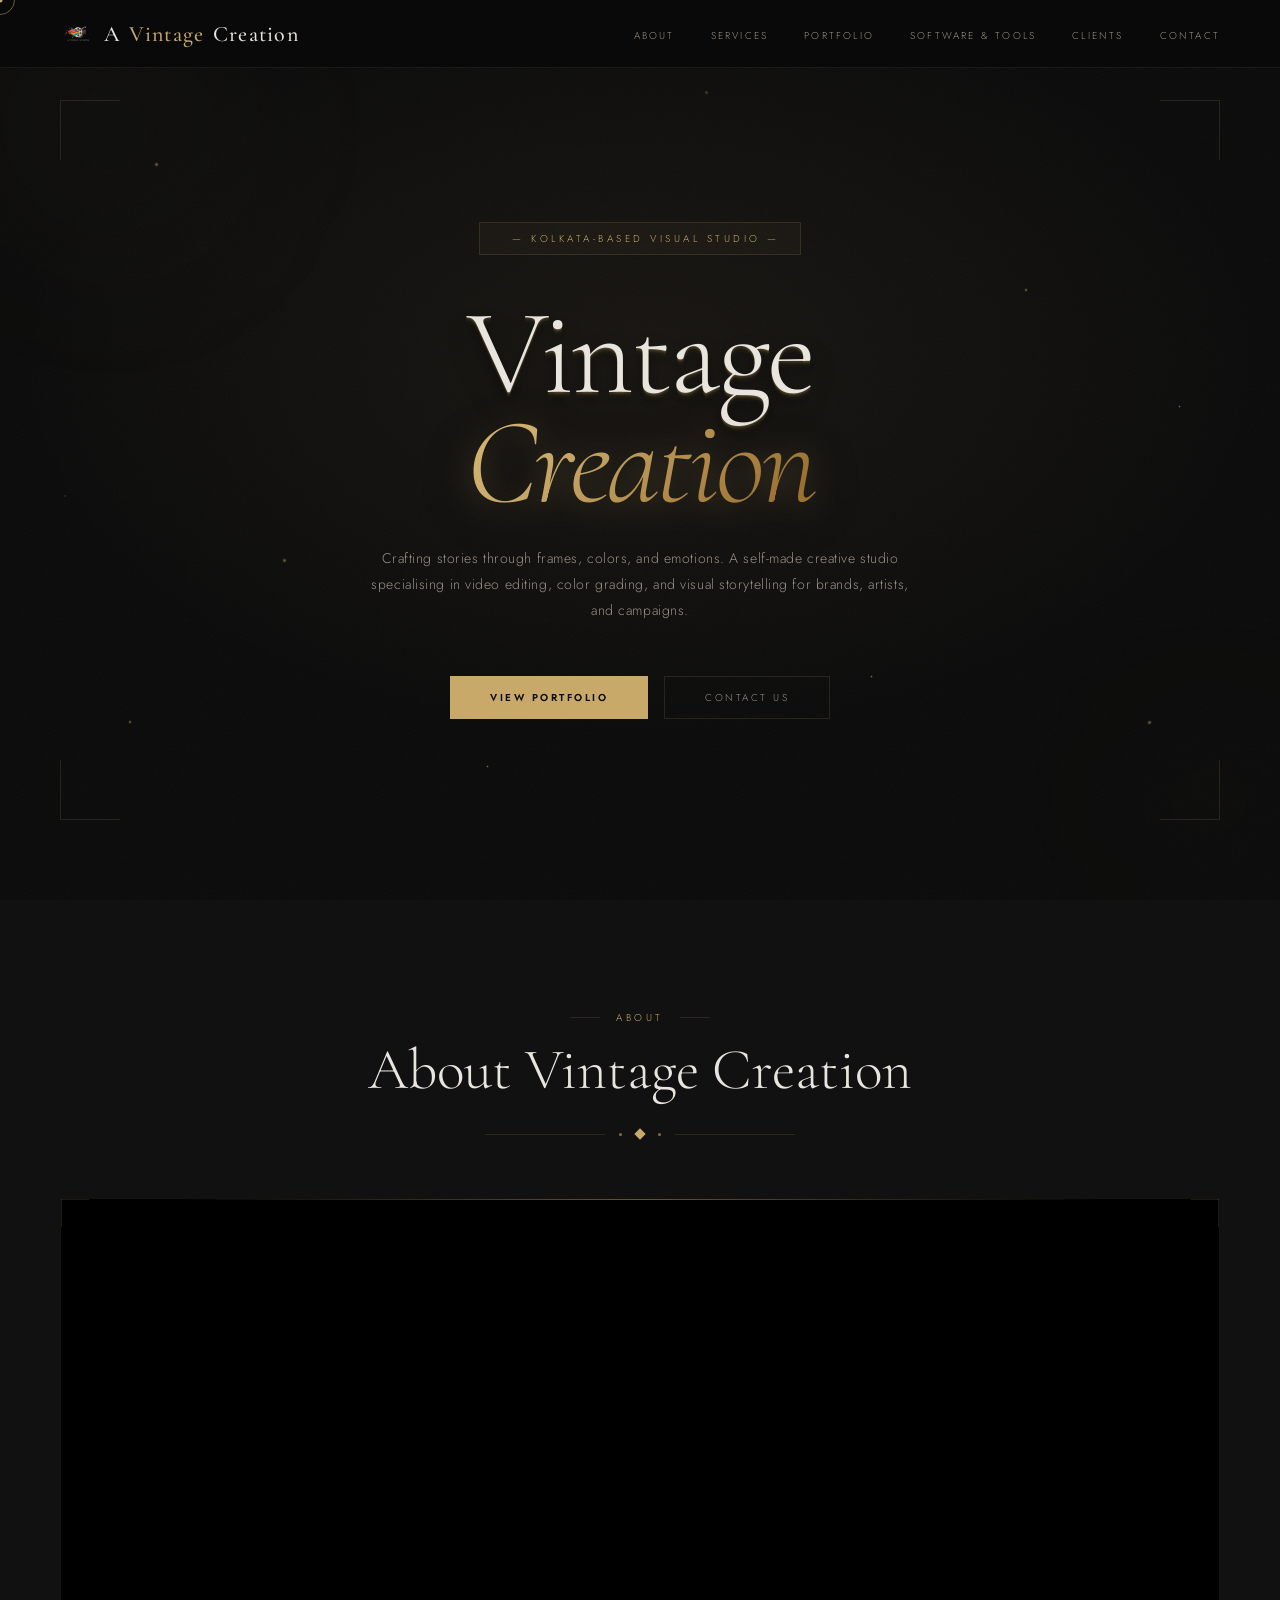
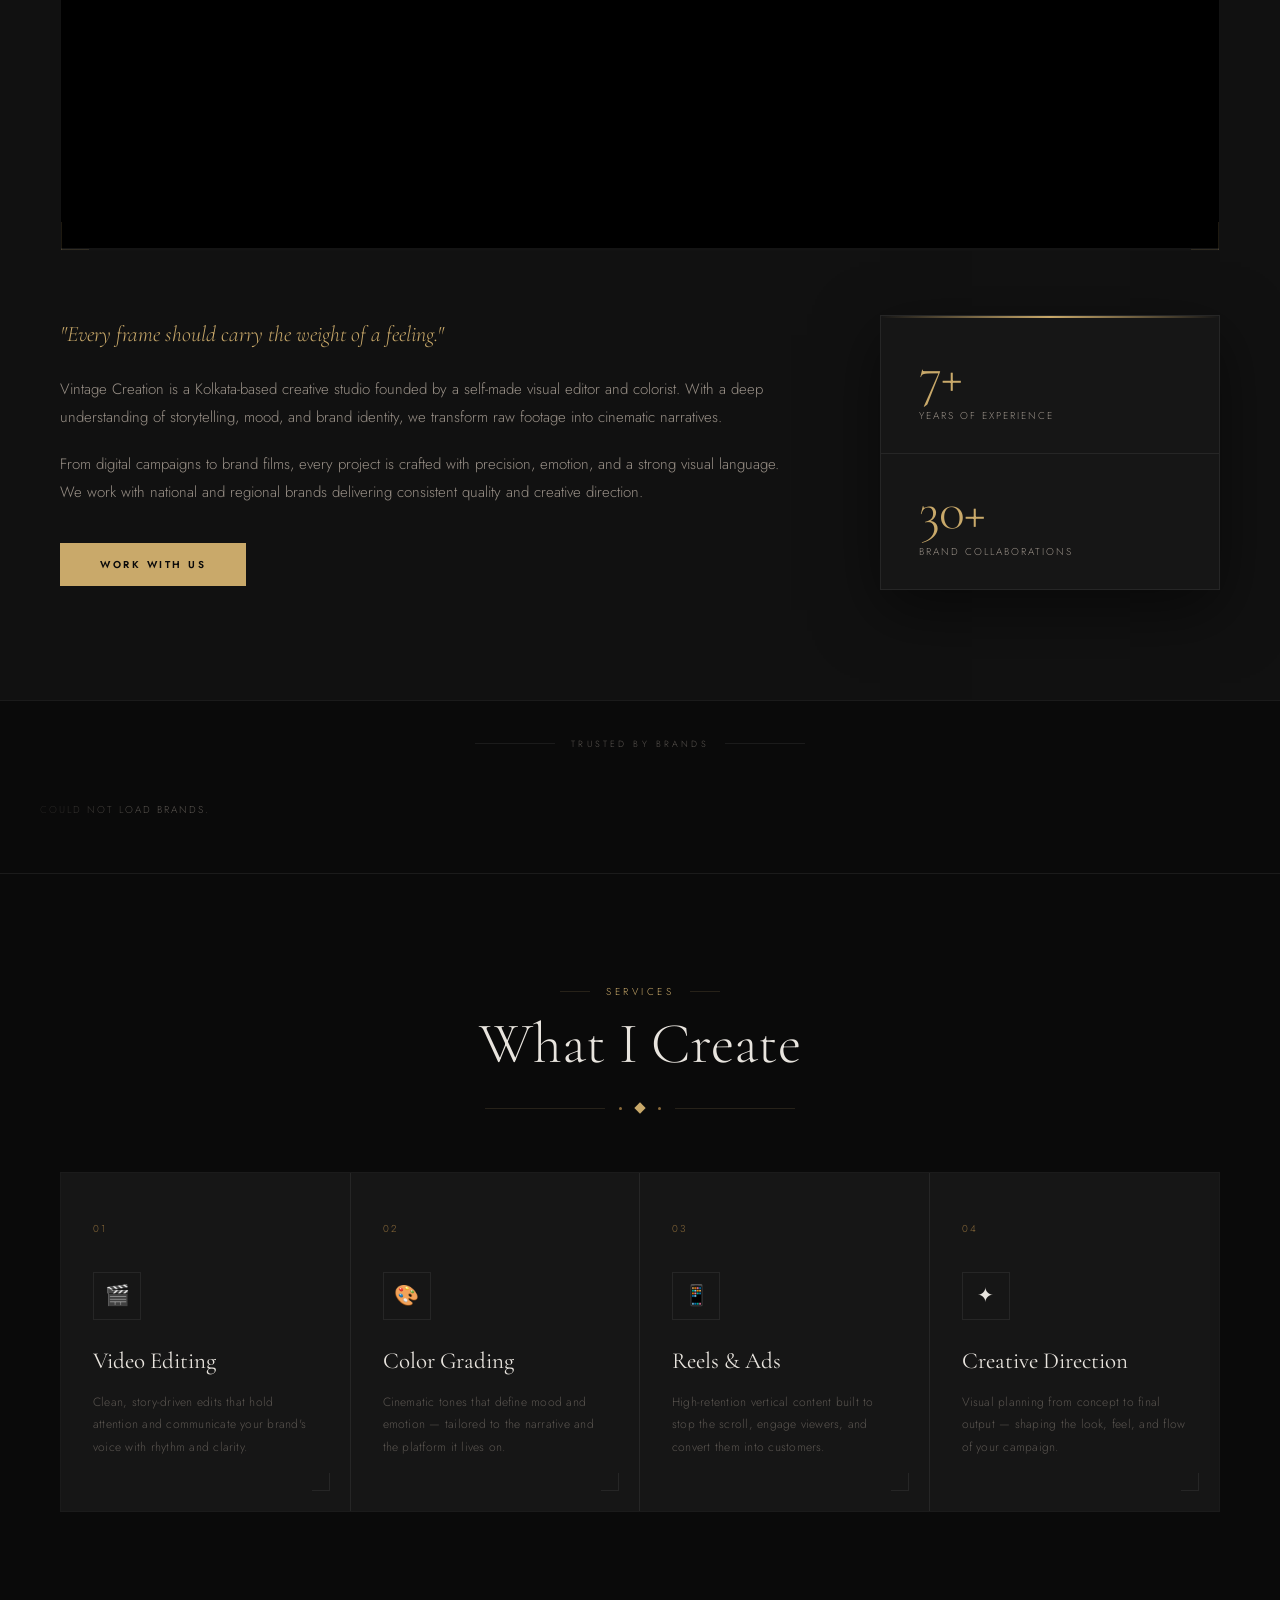
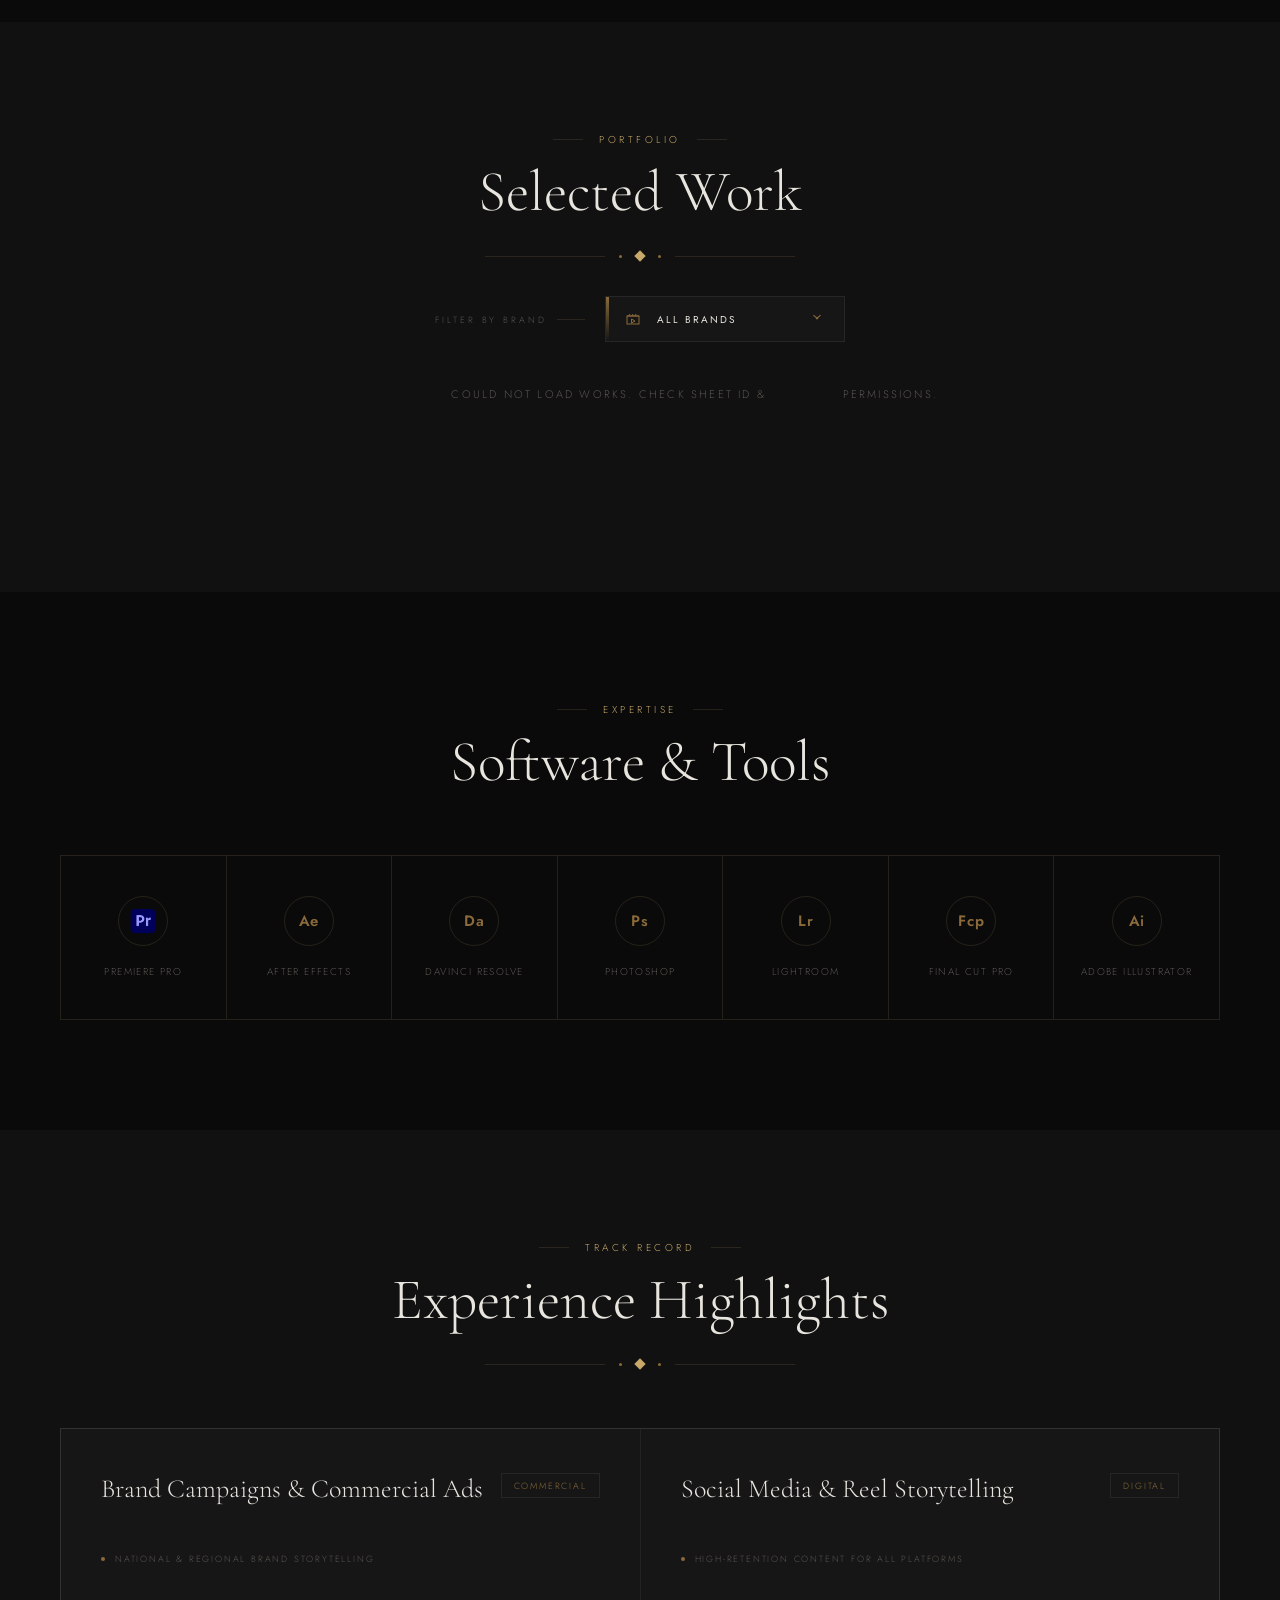
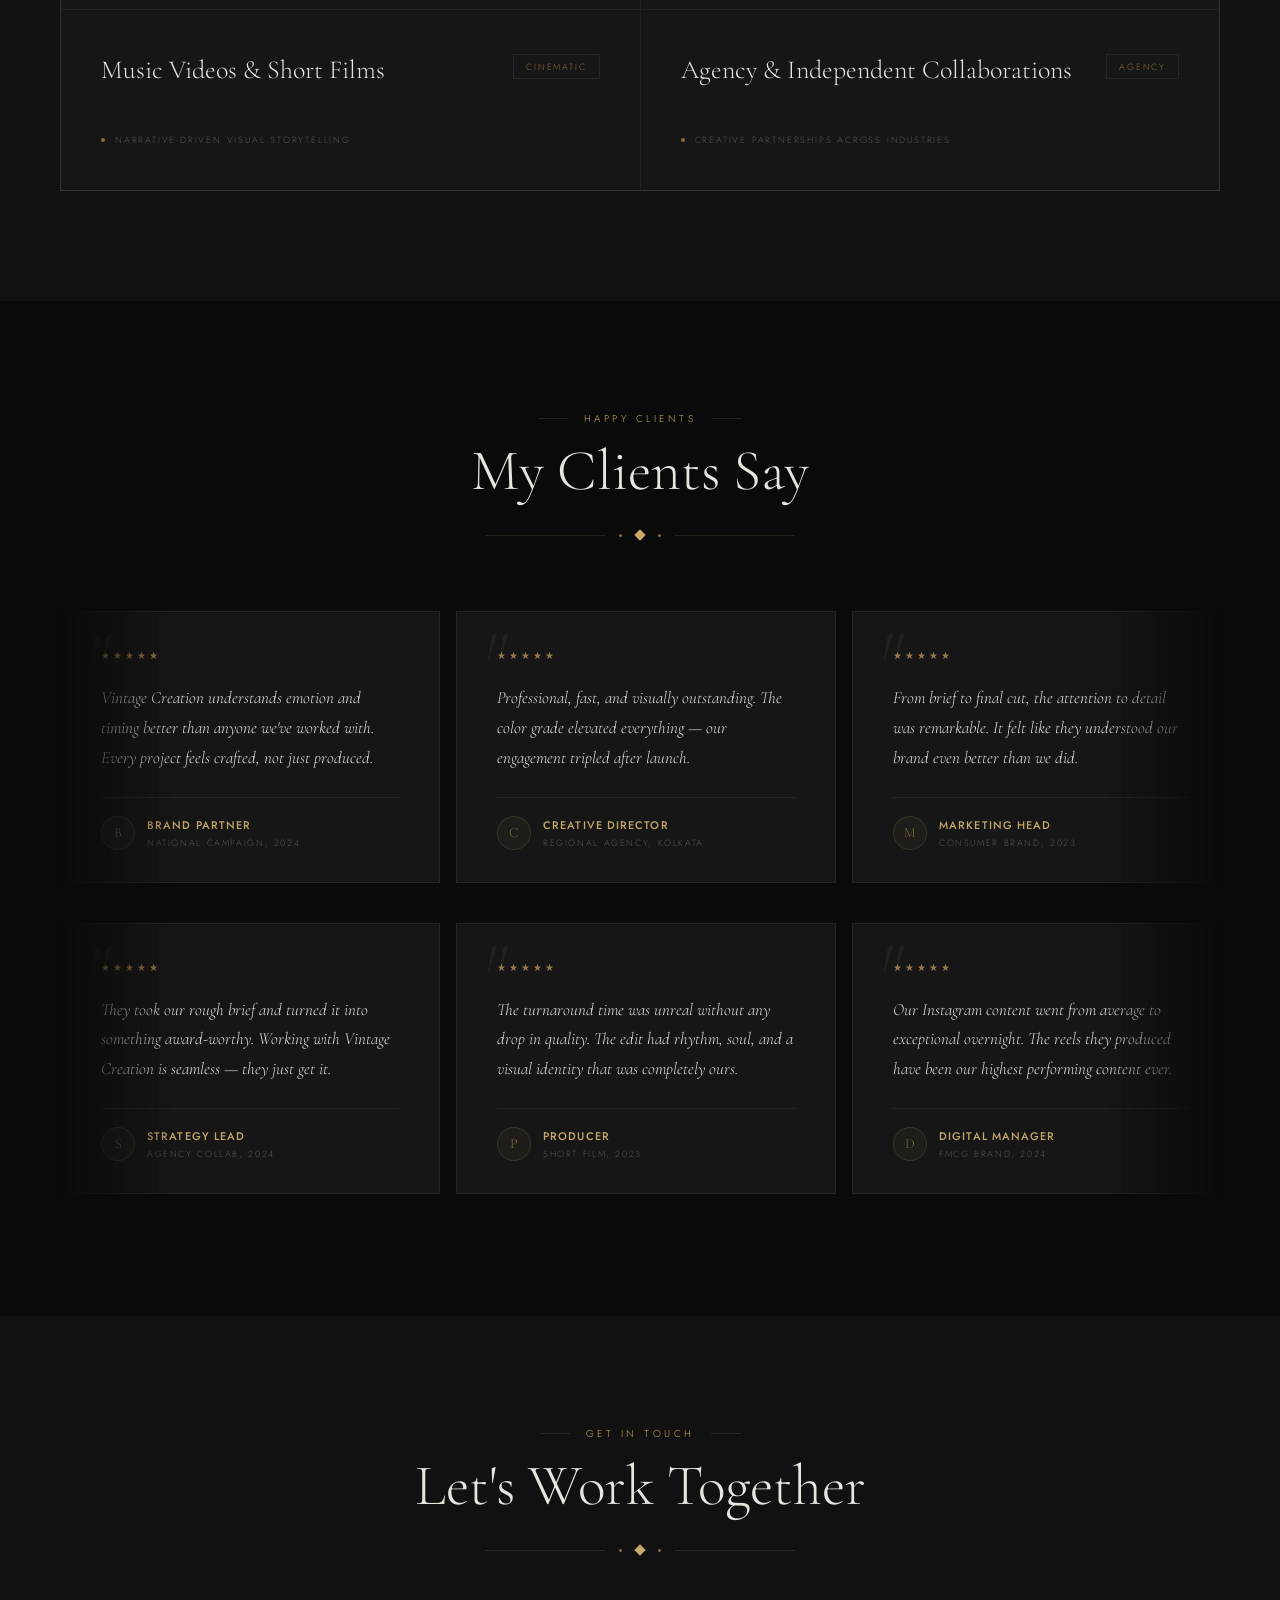
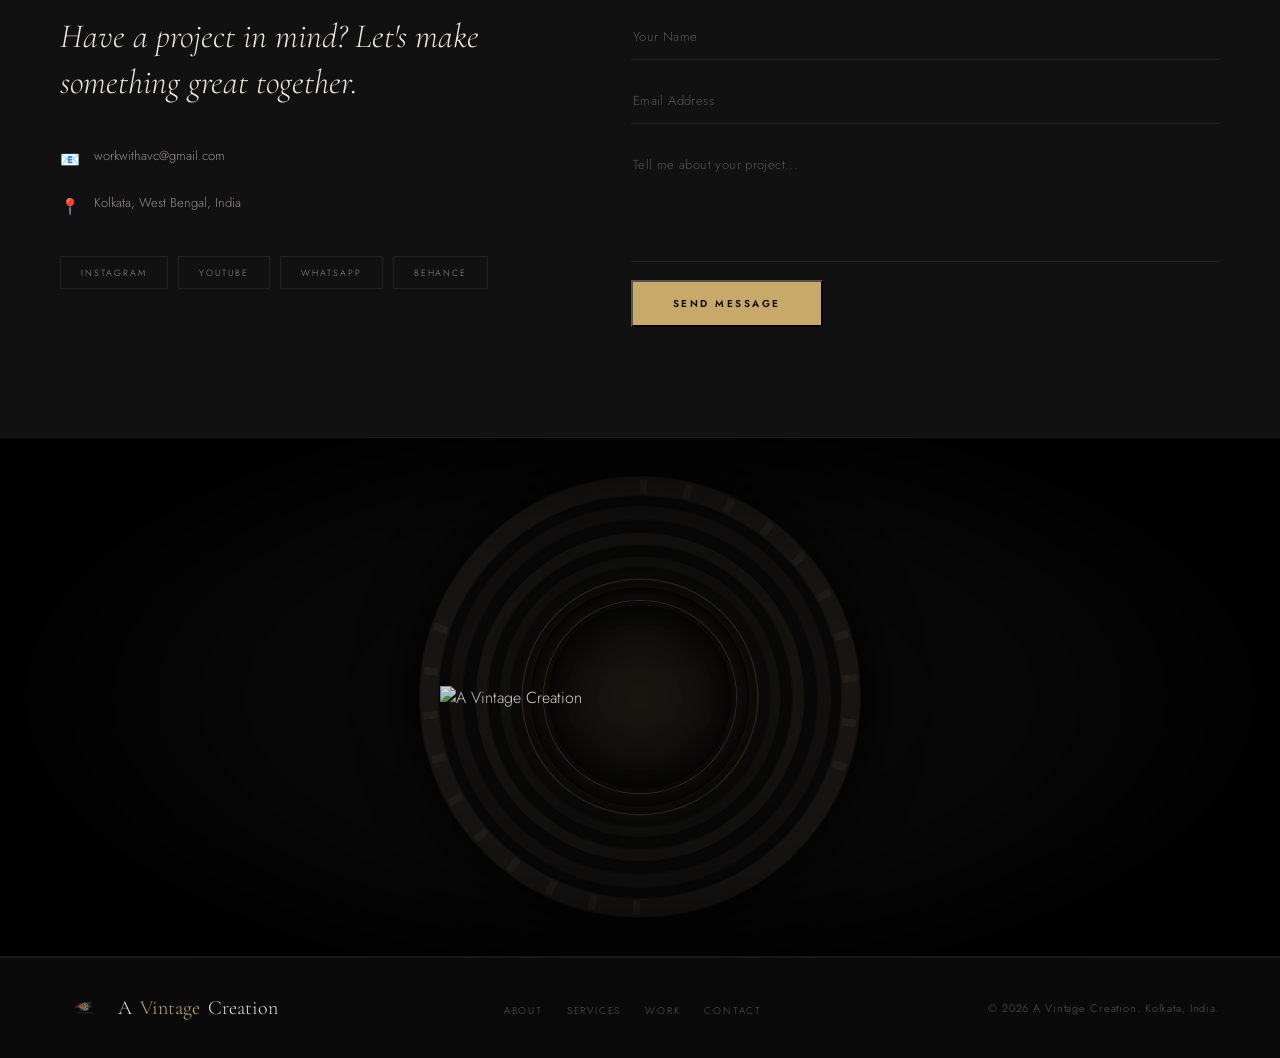
==== commit 3a95fa5f: "file name change..." ====
--- a/index.html
+++ b/index.html
@@ -10,6 +10,7 @@
       rel="stylesheet"
     />
     <link rel="stylesheet" href="styles.css" />
+    <link rel="stylesheet" href="portfolio.css" />
     <style>
       *,
       *::before,
@@ -345,29 +346,29 @@
         will-change: transform, opacity;
       }
       .hero-p:nth-child(1) {
-        width: 3px;
-        height: 3px;
+        width: 5px;
+        height: 5px;
         top: 18%;
         left: 12%;
         animation: pFloat 7s ease-in-out infinite;
       }
       .hero-p:nth-child(2) {
-        width: 2px;
-        height: 2px;
+        width: 4px;
+        height: 4px;
         top: 32%;
         left: 80%;
         animation: pFloat 9s ease-in-out infinite 1.2s;
       }
       .hero-p:nth-child(3) {
-        width: 4px;
-        height: 4px;
+        width: 5px;
+        height: 5px;
         top: 62%;
         left: 22%;
         animation: pFloat 8s ease-in-out infinite 2.4s;
       }
       .hero-p:nth-child(4) {
-        width: 2px;
-        height: 2px;
+        width: 3px;
+        height: 3px;
         top: 75%;
         left: 68%;
         animation: pFloat 6.5s ease-in-out infinite 0.7s;
@@ -380,8 +381,8 @@
         animation: pFloat 10s ease-in-out infinite 3s;
       }
       .hero-p:nth-child(6) {
-        width: 2px;
-        height: 2px;
+        width: 3px;
+        height: 3px;
         top: 85%;
         left: 38%;
         animation: pFloat 7.5s ease-in-out infinite 1.8s;
@@ -403,6 +404,22 @@
         height: 2px;
         top: 55%;
         left: 5%;
+        animation: pFloat 8.5s ease-in-out infinite 4s;
+      }
+
+      .hero-p:nth-child(9) {
+        width: 4px;
+        height: 4px;
+        top: 80%;
+        left: 10%;
+        animation: pFloat 8.5s ease-in-out infinite 4s;
+      }
+
+      .hero-p:nth-child(10) {
+        width: 5px;
+        height: 5px;
+        top: 80%;
+        right: 10%;
         animation: pFloat 8.5s ease-in-out infinite 4s;
       }
       @keyframes pFloat {
@@ -1545,7 +1562,7 @@
         content: "";
         position: absolute;
         inset: 0;
-        background: linear-gradient(135deg, var(--surface2), var(--bg2));
+        /* background: linear-gradient(135deg, var(--surface2), var(--bg2)); */
       }
       .portfolio-thumb span {
         position: relative;
@@ -1687,6 +1704,13 @@
           background 0.35s,
           transform 0.35s;
       }
+
+      .tool-icon img {
+        width: 40px;
+        height: 40px;
+        object-fit: contain;
+      }
+      
       .tool-item:hover .tool-icon {
         border-color: var(--gold);
         color: var(--gold);
@@ -2920,7 +2944,7 @@
           src="[data-uri]"
           alt=""
           class="logo-img"
-        />Vintage <span>Creation</span></a
+        />A <span>Vintage</span> Creation</a
       >
       <ul class="nav-links">
         <li><a href="#about">About</a></li>
@@ -2950,6 +2974,9 @@
         <div class="hero-p"></div>
         <div class="hero-p"></div>
         <div class="hero-p"></div>
+        <div class="hero-p"></div>
+        <div class="hero-p"></div>
+
         <div class="hero-p"></div>
         <div class="hero-p"></div>
       </div>
@@ -2970,7 +2997,7 @@
         </div>
         <div class="hero-cta">
           <a href="#portfolio" class="btn-primary">View Portfolio</a>
-          <a href="#contact" class="btn-ghost">Contact Me</a>
+          <a href="#contact" class="btn-ghost">Contact Us</a>
         </div>
       </div>
       <!-- <div class="hero-scroll">
@@ -2979,12 +3006,12 @@
       </div> -->
 
       <!-- Replace your existing .hero-scroll block with this -->
-      <div class="hero-scroll2">
+      <!-- <div class="hero-scroll2">
         <div class="scroll-mouse2">
           <div class="scroll-wheel2"></div>
         </div>
         <span>Scroll</span>
-      </div>
+      </div> -->
     </section>
 
     <!-- ABOUT -->
@@ -3093,14 +3120,14 @@
             </p>
           </div>
           <div class="about-btn">
-            <a href="#contact" class="btn-primary">Work With Me</a>
+            <a href="#contact" class="btn-primary">Work With Us</a>
           </div>
         </div>
         <div class="stats-panel reveal d2" id="statsPanel">
-          <div class="stat-row">
+          <!-- <div class="stat-row">
             <div class="stat-num">160+</div>
             <div class="stat-label">Projects Delivered</div>
-          </div>
+          </div> -->
           <div class="stat-row">
             <div class="stat-num">7+</div>
             <div class="stat-label">Years of Experience</div>
@@ -3115,211 +3142,14 @@
 
     <!-- BRANDS CAROUSEL — placed between About and Services for natural narrative flow -->
     <!-- "Here's who I've worked with" right after the intro, before showing what I do -->
+    <!-- BRANDS CAROUSEL — Dynamic from Google Sheets -->
     <div id="brands" class="reveal">
       <div class="brands-header">Trusted by Brands</div>
-
       <div class="brands-track-wrap">
         <div class="brands-track" id="brandsTrack">
-          <!-- SET 1 — original 11 logos -->
-          <!-- Replace .brand-mark + .brand-name with <img src="logo.svg" alt="Brand"> when you have real logos -->
-          <div class="brand-item">
-            <div class="brand-logo">
-              <div class="brand-mark">A</div>
-              <span class="brand-name">AXIS MAX</span>
-            </div>
-          </div>
-          <div class="brand-item">
-            <div class="brand-logo">
-              <div class="brand-mark">H</div>
-              <span class="brand-name">HDFC LIFE</span>
-            </div>
-          </div>
-          <div class="brand-item">
-            <div class="brand-logo">
-              <div class="brand-mark">A</div>
-              <span class="brand-name">ACKO</span>
-            </div>
-          </div>
-          <div class="brand-item">
-            <div class="brand-logo">
-              <div class="brand-mark">W</div>
-              <span class="brand-name">WHISPER</span>
-            </div>
-          </div>
-          <div class="brand-item">
-            <div class="brand-logo">
-              <div class="brand-mark">A</div>
-              <span class="brand-name">ABP DIGITAL</span>
-            </div>
-          </div>
-          <div class="brand-item">
-            <div class="brand-logo">
-              <div class="brand-mark">N</div>
-              <span class="brand-name">NYKAA</span>
-            </div>
-          </div>
-          <div class="brand-item">
-            <div class="brand-logo">
-              <div class="brand-mark">P</div>
-              <span class="brand-name">PATANJALI</span>
-            </div>
-          </div>
-          <div class="brand-item">
-            <div class="brand-logo">
-              <div class="brand-mark">C</div>
-              <span class="brand-name">COOKME</span>
-            </div>
-          </div>
-          <div class="brand-item">
-            <div class="brand-logo">
-              <div class="brand-mark">S</div>
-              <span class="brand-name">SENCO GOLD & DIAMONDS</span>
-            </div>
-          </div>
-          <div class="brand-item">
-            <div class="brand-logo">
-              <div class="brand-mark">T</div>
-              <span class="brand-name">THE TELEGRAPH</span>
-            </div>
-          </div>
-          <div class="brand-item">
-            <div class="brand-logo">
-              <div class="brand-mark">A</div>
-              <span class="brand-name">AMRIT CEMENT</span>
-            </div>
-          </div>
-          <div class="brand-item">
-            <div class="brand-logo">
-              <div class="brand-mark">M</div>
-              <span class="brand-name">MEDANTA</span>
-            </div>
-          </div>
-          <div class="brand-item">
-            <div class="brand-logo">
-              <div class="brand-mark">O</div>
-              <span class="brand-name">OH! CALCUTTA</span>
-            </div>
-          </div>
-          <div class="brand-item">
-            <div class="brand-logo">
-              <div class="brand-mark">C</div>
-              <span class="brand-name">CHOWMAN</span>
-            </div>
-          </div>
-          <div class="brand-item">
-            <div class="brand-logo">
-              <div class="brand-mark">Z</div>
-              <span class="brand-name">ZANDU FAST RELIEF</span>
-            </div>
-          </div>
-          <div class="brand-item">
-            <div class="brand-logo">
-              <div class="brand-mark">Z</div>
-              <span class="brand-name">ZANDU</span>
-            </div>
-          </div>
-
-          <!-- SET 2 — exact duplicate for seamless infinite loop -->
-          <div class="brand-item">
-            <div class="brand-logo">
-              <div class="brand-mark">A</div>
-              <span class="brand-name">AXIS MAX</span>
-            </div>
-          </div>
-          <div class="brand-item">
-            <div class="brand-logo">
-              <div class="brand-mark">H</div>
-              <span class="brand-name">HDFC LIFE</span>
-            </div>
-          </div>
-          <div class="brand-item">
-            <div class="brand-logo">
-              <div class="brand-mark">A</div>
-              <span class="brand-name">ACKO</span>
-            </div>
-          </div>
-          <div class="brand-item">
-            <div class="brand-logo">
-              <div class="brand-mark">W</div>
-              <span class="brand-name">WHISPER</span>
-            </div>
-          </div>
-          <div class="brand-item">
-            <div class="brand-logo">
-              <div class="brand-mark">A</div>
-              <span class="brand-name">ABP DIGITAL</span>
-            </div>
-          </div>
-          <div class="brand-item">
-            <div class="brand-logo">
-              <div class="brand-mark">N</div>
-              <span class="brand-name">NYKAA</span>
-            </div>
-          </div>
-          <div class="brand-item">
-            <div class="brand-logo">
-              <div class="brand-mark">P</div>
-              <span class="brand-name">PATANJALI</span>
-            </div>
-          </div>
-          <div class="brand-item">
-            <div class="brand-logo">
-              <div class="brand-mark">C</div>
-              <span class="brand-name">COOKME</span>
-            </div>
-          </div>
-          <div class="brand-item">
-            <div class="brand-logo">
-              <div class="brand-mark">S</div>
-              <span class="brand-name">SENCO GOLD & DIAMONDS</span>
-            </div>
-          </div>
-          <div class="brand-item">
-            <div class="brand-logo">
-              <div class="brand-mark">T</div>
-              <span class="brand-name">THE TELEGRAPH</span>
-            </div>
-          </div>
-          <div class="brand-item">
-            <div class="brand-logo">
-              <div class="brand-mark">A</div>
-              <span class="brand-name">AMRIT CEMENT</span>
-            </div>
-          </div>
-          <div class="brand-item">
-            <div class="brand-logo">
-              <div class="brand-mark">M</div>
-              <span class="brand-name">MEDANTA</span>
-            </div>
-          </div>
-          <div class="brand-item">
-            <div class="brand-logo">
-              <div class="brand-mark">O</div>
-              <span class="brand-name">OH! CALCUTTA</span>
-            </div>
-          </div>
-          <div class="brand-item">
-            <div class="brand-logo">
-              <div class="brand-mark">C</div>
-              <span class="brand-name">CHOWMAN</span>
-            </div>
-          </div>
-          <div class="brand-item">
-            <div class="brand-logo">
-              <div class="brand-mark">Z</div>
-              <span class="brand-name">ZANDU FAST RELIEF</span>
-            </div>
-          </div>
-          <div class="brand-item">
-            <div class="brand-logo">
-              <div class="brand-mark">Z</div>
-              <span class="brand-name">ZANDU</span>
-            </div>
-          </div>
+          <div class="brands-loading">Loading brands…</div>
         </div>
-        <!-- end brands-track -->
       </div>
-      <!-- end brands-track-wrap -->
     </div>
     <!-- end #brands -->
 
@@ -3391,6 +3221,7 @@
     </section>
 
     <!-- PORTFOLIO -->
+    <!-- PORTFOLIO — Dynamic from Google Sheets -->
     <section id="portfolio">
       <div class="section-eyebrow reveal">Portfolio</div>
       <h2 class="section-title reveal d1">Selected Work</h2>
@@ -3401,40 +3232,10 @@
         <div class="ornament-dot"></div>
         <div class="ornament-line"></div>
       </div>
-      <!-- <div class="portfolio-filter reveal d2">
-        <button class="filter-btn active">All</button>
-        <button class="filter-btn">Brand Film</button>
-        <button class="filter-btn">Social Media</button>
-        <button class="filter-btn">Music Video</button>
-        <button class="filter-btn">Commercial</button>
-
-        <button class="filter-btn">Music Video</button>
-        <button class="filter-btn">Commercial</button>
-        <button class="filter-btn">Music Video</button>
-        <button class="filter-btn">Commercial</button>
-        <button class="filter-btn">Music Video</button>
-        <button class="filter-btn">Commercial</button>
-        <button class="filter-btn">Music Video</button>
-        <button class="filter-btn">Commercial</button>
-        <button class="filter-btn">Music Video</button>
-        <button class="filter-btn">Commercial</button>
-        <button class="filter-btn">Music Video</button>
-        <button class="filter-btn">Commercial</button>
-        <button class="filter-btn">Music Video</button>
-        <button class="filter-btn">Commercial</button>
-        <button class="filter-btn">Music Video</button>
-        <button class="filter-btn">Commercial</button>
-        <button class="filter-btn">Music Video</button>
-        <button class="filter-btn">Commercial</button>
-        <button class="filter-btn">Music Video</button>
-        <button class="filter-btn">Commercial</button>
-      </div> -->
 
       <div class="portfolio-filter reveal d2">
         <div class="filter-ui-row">
-          <span class="filter-label">Filter by</span>
-
-          <!-- Custom Dropdown -->
+          <span class="filter-label">Filter by Brand</span>
           <div class="filter-dropdown" id="filterDropdown">
             <button
               class="filter-trigger"
@@ -3444,13 +3245,7 @@
             >
               <span class="filter-trigger-bar"></span>
               <span class="filter-trigger-icon" id="filterTriggerIcon">
-                <svg
-                  width="14"
-                  height="14"
-                  viewBox="0 0 14 14"
-                  fill="none"
-                  xmlns="http://www.w3.org/2000/svg"
-                >
+                <svg width="14" height="14" viewBox="0 0 14 14" fill="none">
                   <rect
                     x="1"
                     y="4"
@@ -3500,27 +3295,22 @@
                 </svg>
               </span>
               <span class="filter-trigger-text" id="filterTriggerText"
-                >All Categories</span
+                >All Brands</span
               >
               <span class="filter-trigger-chevron"></span>
             </button>
-
             <div class="filter-panel" id="filterPanel" role="listbox">
-              <!-- sticky header -->
               <div class="filter-panel-header">
-                <span class="filter-panel-title">Select Category</span>
+                <span class="filter-panel-title">Select Brand</span>
                 <button class="filter-panel-clear" id="filterClear">
                   Reset
                 </button>
               </div>
-
-              <!-- scrollable options body -->
-              <div class="filter-panel-body">
+              <div class="filter-panel-body" id="filterPanelBody">
                 <div
                   class="filter-option active"
                   data-filter="all"
-                  data-label="All Categories"
-                  data-count="6"
+                  data-label="All Brands"
                   role="option"
                   aria-selected="true"
                 >
@@ -3542,30 +3332,6 @@
                         stroke="currentColor"
                         stroke-width="1"
                       />
-                      <line
-                        x1="4"
-                        y1="2"
-                        x2="3"
-                        y2="4"
-                        stroke="currentColor"
-                        stroke-width="1"
-                      />
-                      <line
-                        x1="7"
-                        y1="2"
-                        x2="6"
-                        y2="4"
-                        stroke="currentColor"
-                        stroke-width="1"
-                      />
-                      <line
-                        x1="10"
-                        y1="2"
-                        x2="9"
-                        y2="4"
-                        stroke="currentColor"
-                        stroke-width="1"
-                      />
                       <path
                         d="M5.5 7L9 9L5.5 11V7Z"
                         stroke="currentColor"
@@ -3578,421 +3344,10 @@
                     <div class="filter-option-name">All Work</div>
                     <div class="filter-option-desc">Complete portfolio</div>
                   </div>
-                  <!-- <div class="filter-option-count">6</div> -->
                   <div class="filter-option-check"></div>
                 </div>
-
-                <div
-                  class="filter-option"
-                  data-filter="brand-film"
-                  data-label="Brand Film"
-                  data-count="1"
-                  role="option"
-                  aria-selected="false"
-                >
-                  <div class="filter-option-icon">
-                    <svg width="14" height="14" viewBox="0 0 14 14" fill="none">
-                      <rect
-                        x="1"
-                        y="4"
-                        width="12"
-                        height="8"
-                        stroke="currentColor"
-                        stroke-width="1"
-                      />
-                      <line
-                        x1="1"
-                        y1="4"
-                        x2="13"
-                        y2="4"
-                        stroke="currentColor"
-                        stroke-width="1"
-                      />
-                      <line
-                        x1="4"
-                        y1="2"
-                        x2="3"
-                        y2="4"
-                        stroke="currentColor"
-                        stroke-width="1"
-                      />
-                      <line
-                        x1="7"
-                        y1="2"
-                        x2="6"
-                        y2="4"
-                        stroke="currentColor"
-                        stroke-width="1"
-                      />
-                      <line
-                        x1="10"
-                        y1="2"
-                        x2="9"
-                        y2="4"
-                        stroke="currentColor"
-                        stroke-width="1"
-                      />
-                      <path
-                        d="M5.5 7L9 9L5.5 11V7Z"
-                        stroke="currentColor"
-                        stroke-width="1"
-                        stroke-linejoin="round"
-                      />
-                    </svg>
-                  </div>
-                  <div class="filter-option-info">
-                    <div class="filter-option-name">Brand Film</div>
-                    <div class="filter-option-desc">
-                      Campaign & identity films
-                    </div>
-                  </div>
-                  <!-- <div class="filter-option-count">1</div> -->
-                  <div class="filter-option-check"></div>
-                </div>
-
-                <div
-                  class="filter-option"
-                  data-filter="social-media"
-                  data-label="Social Media"
-                  data-count="1"
-                  role="option"
-                  aria-selected="false"
-                >
-                  <div class="filter-option-icon">
-                    <svg width="14" height="14" viewBox="0 0 14 14" fill="none">
-                      <rect
-                        x="1"
-                        y="4"
-                        width="12"
-                        height="8"
-                        stroke="currentColor"
-                        stroke-width="1"
-                      />
-                      <line
-                        x1="1"
-                        y1="4"
-                        x2="13"
-                        y2="4"
-                        stroke="currentColor"
-                        stroke-width="1"
-                      />
-                      <line
-                        x1="4"
-                        y1="2"
-                        x2="3"
-                        y2="4"
-                        stroke="currentColor"
-                        stroke-width="1"
-                      />
-                      <line
-                        x1="7"
-                        y1="2"
-                        x2="6"
-                        y2="4"
-                        stroke="currentColor"
-                        stroke-width="1"
-                      />
-                      <line
-                        x1="10"
-                        y1="2"
-                        x2="9"
-                        y2="4"
-                        stroke="currentColor"
-                        stroke-width="1"
-                      />
-                      <path
-                        d="M5.5 7L9 9L5.5 11V7Z"
-                        stroke="currentColor"
-                        stroke-width="1"
-                        stroke-linejoin="round"
-                      />
-                    </svg>
-                  </div>
-                  <div class="filter-option-info">
-                    <div class="filter-option-name">Social Media</div>
-                    <div class="filter-option-desc">
-                      Reels, stories & content
-                    </div>
-                  </div>
-                  <!-- <div class="filter-option-count">1</div> -->
-                  <div class="filter-option-check"></div>
-                </div>
-
-                <div
-                  class="filter-option"
-                  data-filter="commercial"
-                  data-label="Commercial"
-                  data-count="1"
-                  role="option"
-                  aria-selected="false"
-                >
-                  <div class="filter-option-icon">
-                    <svg width="14" height="14" viewBox="0 0 14 14" fill="none">
-                      <rect
-                        x="1"
-                        y="4"
-                        width="12"
-                        height="8"
-                        stroke="currentColor"
-                        stroke-width="1"
-                      />
-                      <line
-                        x1="1"
-                        y1="4"
-                        x2="13"
-                        y2="4"
-                        stroke="currentColor"
-                        stroke-width="1"
-                      />
-                      <line
-                        x1="4"
-                        y1="2"
-                        x2="3"
-                        y2="4"
-                        stroke="currentColor"
-                        stroke-width="1"
-                      />
-                      <line
-                        x1="7"
-                        y1="2"
-                        x2="6"
-                        y2="4"
-                        stroke="currentColor"
-                        stroke-width="1"
-                      />
-                      <line
-                        x1="10"
-                        y1="2"
-                        x2="9"
-                        y2="4"
-                        stroke="currentColor"
-                        stroke-width="1"
-                      />
-                      <path
-                        d="M5.5 7L9 9L5.5 11V7Z"
-                        stroke="currentColor"
-                        stroke-width="1"
-                        stroke-linejoin="round"
-                      />
-                    </svg>
-                  </div>
-                  <div class="filter-option-info">
-                    <div class="filter-option-name">Commercial</div>
-                    <div class="filter-option-desc">
-                      Product & lifestyle ads
-                    </div>
-                  </div>
-                  <!-- <div class="filter-option-count">1</div> -->
-                  <div class="filter-option-check"></div>
-                </div>
-
-                <div
-                  class="filter-option"
-                  data-filter="music-video"
-                  data-label="Music Video"
-                  data-count="1"
-                  role="option"
-                  aria-selected="false"
-                >
-                  <div class="filter-option-icon">
-                    <svg width="14" height="14" viewBox="0 0 14 14" fill="none">
-                      <rect
-                        x="1"
-                        y="4"
-                        width="12"
-                        height="8"
-                        stroke="currentColor"
-                        stroke-width="1"
-                      />
-                      <line
-                        x1="1"
-                        y1="4"
-                        x2="13"
-                        y2="4"
-                        stroke="currentColor"
-                        stroke-width="1"
-                      />
-                      <line
-                        x1="4"
-                        y1="2"
-                        x2="3"
-                        y2="4"
-                        stroke="currentColor"
-                        stroke-width="1"
-                      />
-                      <line
-                        x1="7"
-                        y1="2"
-                        x2="6"
-                        y2="4"
-                        stroke="currentColor"
-                        stroke-width="1"
-                      />
-                      <line
-                        x1="10"
-                        y1="2"
-                        x2="9"
-                        y2="4"
-                        stroke="currentColor"
-                        stroke-width="1"
-                      />
-                      <path
-                        d="M5.5 7L9 9L5.5 11V7Z"
-                        stroke="currentColor"
-                        stroke-width="1"
-                        stroke-linejoin="round"
-                      />
-                    </svg>
-                  </div>
-                  <div class="filter-option-info">
-                    <div class="filter-option-name">Music Video</div>
-                    <div class="filter-option-desc">
-                      Cinematic visual stories
-                    </div>
-                  </div>
-                  <!-- <div class="filter-option-count">1</div> -->
-                  <div class="filter-option-check"></div>
-                </div>
-
-                <div
-                  class="filter-option"
-                  data-filter="agency"
-                  data-label="Agency"
-                  data-count="1"
-                  role="option"
-                  aria-selected="false"
-                >
-                  <div class="filter-option-icon">
-                    <svg width="14" height="14" viewBox="0 0 14 14" fill="none">
-                      <rect
-                        x="1"
-                        y="4"
-                        width="12"
-                        height="8"
-                        stroke="currentColor"
-                        stroke-width="1"
-                      />
-                      <line
-                        x1="1"
-                        y1="4"
-                        x2="13"
-                        y2="4"
-                        stroke="currentColor"
-                        stroke-width="1"
-                      />
-                      <line
-                        x1="4"
-                        y1="2"
-                        x2="3"
-                        y2="4"
-                        stroke="currentColor"
-                        stroke-width="1"
-                      />
-                      <line
-                        x1="7"
-                        y1="2"
-                        x2="6"
-                        y2="4"
-                        stroke="currentColor"
-                        stroke-width="1"
-                      />
-                      <line
-                        x1="10"
-                        y1="2"
-                        x2="9"
-                        y2="4"
-                        stroke="currentColor"
-                        stroke-width="1"
-                      />
-                      <path
-                        d="M5.5 7L9 9L5.5 11V7Z"
-                        stroke="currentColor"
-                        stroke-width="1"
-                        stroke-linejoin="round"
-                      />
-                    </svg>
-                  </div>
-                  <div class="filter-option-info">
-                    <div class="filter-option-name">Agency</div>
-                    <div class="filter-option-desc">
-                      Creative collaborations
-                    </div>
-                  </div>
-                  <!-- <div class="filter-option-count">1</div> -->
-                  <div class="filter-option-check"></div>
-                </div>
-
-                <div
-                  class="filter-option"
-                  data-filter="short-film"
-                  data-label="Short Film"
-                  data-count="1"
-                  role="option"
-                  aria-selected="false"
-                >
-                  <div class="filter-option-icon">
-                    <svg width="14" height="14" viewBox="0 0 14 14" fill="none">
-                      <rect
-                        x="1"
-                        y="4"
-                        width="12"
-                        height="8"
-                        stroke="currentColor"
-                        stroke-width="1"
-                      />
-                      <line
-                        x1="1"
-                        y1="4"
-                        x2="13"
-                        y2="4"
-                        stroke="currentColor"
-                        stroke-width="1"
-                      />
-                      <line
-                        x1="4"
-                        y1="2"
-                        x2="3"
-                        y2="4"
-                        stroke="currentColor"
-                        stroke-width="1"
-                      />
-                      <line
-                        x1="7"
-                        y1="2"
-                        x2="6"
-                        y2="4"
-                        stroke="currentColor"
-                        stroke-width="1"
-                      />
-                      <line
-                        x1="10"
-                        y1="2"
-                        x2="9"
-                        y2="4"
-                        stroke="currentColor"
-                        stroke-width="1"
-                      />
-                      <path
-                        d="M5.5 7L9 9L5.5 11V7Z"
-                        stroke="currentColor"
-                        stroke-width="1"
-                        stroke-linejoin="round"
-                      />
-                    </svg>
-                  </div>
-                  <div class="filter-option-info">
-                    <div class="filter-option-name">Short Film</div>
-                    <div class="filter-option-desc">
-                      Documentary & narrative
-                    </div>
-                  </div>
-                  <!-- <div class="filter-option-count">1</div> -->
-                  <div class="filter-option-check"></div>
-                </div>
-              </div>
-              <!-- /filter-panel-body -->
-
-              <!-- sticky footer -->
+                <!-- brand filter options injected by JS -->
+              </div>
               <div class="filter-panel-footer">
                 <div class="filter-panel-footer-dot"></div>
                 <div class="filter-panel-footer-dot"></div>
@@ -4002,68 +3357,55 @@
                 >
               </div>
             </div>
-            <!-- /filter-panel -->
           </div>
-          <!-- /filter-dropdown -->
-
-          <!-- Result count pill -->
-          <div class="filter-result-pill" id="filterResultPill">
-            <span class="filter-result-num" id="filterResultNum">6</span>
+          <div style="display: none;" class="filter-result-pill" id="filterResultPill">
+            <span style="display: none;" class="filter-result-num" id="filterResultNum">0</span>
             <span class="filter-result-sep"></span>
             <span id="filterResultLabel">Works</span>
           </div>
         </div>
-        <!-- /filter-ui-row -->
       </div>
 
-      <div class="portfolio-grid reveal">
-        <div class="portfolio-item">
-          <div class="portfolio-thumb ph-tall"><span>🎬</span></div>
-          <div class="portfolio-overlay">
-            <div class="p-cat">Brand Film</div>
-            <div class="p-title">Campaign Visuals</div>
-            <div class="p-arrow">↗</div>
-          </div>
+      <div class="portfolio-grid reveal" id="portfolioGrid">
+        <div class="portfolio-loading">
+          <div class="pf-spinner"></div>
+          <span>Loading works…</span>
         </div>
-        <div class="portfolio-item">
-          <div class="portfolio-thumb ph-short"><span>📱</span></div>
-          <div class="portfolio-overlay">
-            <div class="p-cat">Social Media</div>
-            <div class="p-title">Instagram Reels</div>
-            <div class="p-arrow">↗</div>
-          </div>
-        </div>
-        <div class="portfolio-item">
-          <div class="portfolio-thumb ph-med"><span>🛍</span></div>
-          <div class="portfolio-overlay">
-            <div class="p-cat">Commercial</div>
-            <div class="p-title">Product & Lifestyle</div>
-            <div class="p-arrow">↗</div>
-          </div>
-        </div>
-        <div class="portfolio-item">
-          <div class="portfolio-thumb ph-med"><span>🎵</span></div>
-          <div class="portfolio-overlay">
-            <div class="p-cat">Music Video</div>
-            <div class="p-title">Cinematic Grading</div>
-            <div class="p-arrow">↗</div>
-          </div>
-        </div>
-        <div class="portfolio-item">
-          <div class="portfolio-thumb ph-tall"><span>✦</span></div>
-          <div class="portfolio-overlay">
-            <div class="p-cat">Agency</div>
-            <div class="p-title">Creative Collaboration</div>
-            <div class="p-arrow">↗</div>
-          </div>
-        </div>
-        <div class="portfolio-item">
-          <div class="portfolio-thumb ph-short"><span>🎞</span></div>
-          <div class="portfolio-overlay">
-            <div class="p-cat">Short Film</div>
-            <div class="p-title">Documentary Edit</div>
-            <div class="p-arrow">↗</div>
-          </div>
+      </div>
+
+      <!-- Lightbox -->
+      <div class="pf-lightbox" id="pfLightbox" aria-hidden="true">
+        <div class="pf-lightbox-backdrop" id="pfLightboxBackdrop"></div>
+        <div class="pf-lightbox-inner">
+          <button
+            class="pf-lightbox-close"
+            id="pfLightboxClose"
+            aria-label="Close"
+          >
+            <svg viewBox="0 0 24 24" width="20" height="20" fill="currentColor">
+              <path
+                d="M19 6.41L17.59 5 12 10.59 6.41 5 5 6.41 10.59 12 5 17.59 6.41 19 12 13.41 17.59 19 19 17.59 13.41 12z"
+              />
+            </svg>
+          </button>
+          <div class="pf-lightbox-brand-tag" id="pfLbBrand"></div>
+          <h3 class="pf-lightbox-title" id="pfLbTitle"></h3>
+          <p class="pf-lightbox-cat" id="pfLbCat"></p>
+          <p class="pf-lightbox-desc" id="pfLbDesc"></p>
+          <a
+            class="pf-lightbox-link"
+            id="pfLbLink"
+            href="#"
+            target="_blank"
+            rel="noopener"
+          >
+            <span>Watch Project</span>
+            <svg viewBox="0 0 24 24" width="14" height="14" fill="currentColor">
+              <path
+                d="M12 4l-1.41 1.41L16.17 11H4v2h12.17l-5.58 5.59L12 20l8-8z"
+              />
+            </svg>
+          </a>
         </div>
       </div>
     </section>
@@ -4075,7 +3417,9 @@
       <div class="tools-grid reveal" id="toolsGrid">
         <div class="tools-spotlight" id="toolsSpotlight"></div>
         <div class="tool-item">
-          <div class="tool-icon">Pr</div>
+          <div class="tool-icon">
+            <img src="/images/sofware-logo/pr.png"/>
+          </div>
           <div class="tool-name">Premiere Pro</div>
         </div>
         <div class="tool-item">
@@ -4093,6 +3437,14 @@
         <div class="tool-item">
           <div class="tool-icon">Lr</div>
           <div class="tool-name">Lightroom</div>
+        </div>
+         <div class="tool-item">
+          <div class="tool-icon">Fcp</div>
+          <div class="tool-name">Final Cut Pro</div>
+        </div>
+         <div class="tool-item">
+          <div class="tool-icon">Ai</div>
+          <div class="tool-name">Adobe Illustrator</div>
         </div>
       </div>
     </section>
@@ -4758,11 +4110,7 @@
 
       <!-- logo — blurs out then snaps into focus -->
       <div class="bi-logo-wrap">
-        <img
-          src="AVC LOGO.png"
-          alt="A Vintage Creation"
-          class="bi-logo"
-        />
+        <img src="AVC LOGO.png" alt="A Vintage Creation" class="bi-logo" />
       </div>
     </div>
 
@@ -4773,7 +4121,7 @@
           src="[data-uri]"
           alt=""
           class="logo-img-sm"
-        />Vintage <span>Creation</span>
+        />A <span>Vintage</span> Creation
       </div>
       <ul class="footer-nav">
         <li><a href="#about">About</a></li>
@@ -4781,8 +4129,10 @@
         <li><a href="#portfolio">Work</a></li>
         <li><a href="#contact">Contact</a></li>
       </ul>
-      <div class="footer-copy">© 2025 Vintage Creation. Kolkata, India.</div>
+      <div class="footer-copy">© 2026 A Vintage Creation. Kolkata, India.</div>
     </footer>
+
+    <script src="portfolio.js"></script>
 
     <script
       data-cfasync="false"
--- a/styles.css
+++ b/styles.css
@@ -0,0 +1,1238 @@
+/* ══════════════════════════════════════════
+         PORTFOLIO FILTER — Dropdown Design
+      ══════════════════════════════════════════ */
+.portfolio-filter {
+  margin: 44px 0 52px;
+  display: flex;
+  flex-direction: column;
+  align-items: center;
+  gap: 20px;
+}
+
+/* ── Filter UI row: label + dropdown + result count ── */
+.filter-ui-row {
+  display: flex;
+  align-items: center;
+  gap: 20px;
+  flex-wrap: wrap;
+  justify-content: center;
+}
+
+.filter-label {
+  font-size: 9px;
+  letter-spacing: 0.32em;
+  text-transform: uppercase;
+  color: var(--text3);
+  display: flex;
+  align-items: center;
+  gap: 10px;
+}
+.filter-label::after {
+  content: "";
+  display: block;
+  width: 28px;
+  height: 1px;
+  background: var(--border);
+}
+
+/* ── Custom Dropdown Trigger ── */
+.filter-dropdown {
+  position: relative;
+  z-index: 50;
+}
+
+.filter-trigger {
+  display: flex;
+  align-items: center;
+  gap: 14px;
+  padding: 0 22px 0 0;
+  height: 46px;
+  background: var(--card-bg);
+  border: 1px solid var(--border2);
+  color: var(--text);
+  font-family: "Jost", sans-serif;
+  font-size: 10px;
+  letter-spacing: 0.2em;
+  text-transform: uppercase;
+  cursor: none;
+  transition:
+    border-color 0.3s,
+    background 0.3s;
+  position: relative;
+  overflow: hidden;
+  min-width: 240px;
+}
+.filter-trigger:hover,
+.filter-dropdown.open .filter-trigger {
+  border-color: var(--border);
+  background: #1c1c1c;
+}
+
+/* gold left accent bar */
+.filter-trigger-bar {
+  width: 3px;
+  height: 100%;
+  background: linear-gradient(to bottom, var(--gold-dim), transparent);
+  flex-shrink: 0;
+  transition: background 0.4s;
+  align-self: stretch;
+}
+.filter-dropdown.open .filter-trigger-bar,
+.filter-trigger:hover .filter-trigger-bar {
+  background: linear-gradient(to bottom, var(--gold), var(--gold-dim));
+}
+
+/* selected category icon */
+.filter-trigger-icon {
+  width: 20px;
+  height: 20px;
+  display: flex;
+  align-items: center;
+  justify-content: center;
+  flex-shrink: 0;
+  color: var(--gold-dim);
+  transition:
+    color 0.3s,
+    transform 0.3s;
+}
+.filter-trigger-icon svg {
+  display: block;
+}
+.filter-dropdown.open .filter-trigger-icon,
+.filter-trigger:hover .filter-trigger-icon {
+  color: var(--gold);
+  transform: scale(1.1);
+}
+
+.filter-trigger-text {
+  flex: 1;
+  text-align: left;
+  transition: color 0.3s;
+}
+.filter-dropdown.open .filter-trigger-text,
+.filter-trigger:hover .filter-trigger-text {
+  color: var(--gold);
+}
+
+/* animated chevron */
+.filter-trigger-chevron {
+  width: 10px;
+  height: 10px;
+  flex-shrink: 0;
+  position: relative;
+  margin-left: 4px;
+}
+.filter-trigger-chevron::before,
+.filter-trigger-chevron::after {
+  content: "";
+  position: absolute;
+  top: 50%;
+  width: 6px;
+  height: 1px;
+  background: var(--gold-dim);
+  transition:
+    transform 0.35s cubic-bezier(0.4, 0, 0.2, 1),
+    background 0.3s;
+}
+.filter-trigger-chevron::before {
+  left: 0;
+  transform: translateY(-50%) rotate(40deg);
+  transform-origin: right center;
+}
+.filter-trigger-chevron::after {
+  right: 0;
+  transform: translateY(-50%) rotate(-40deg);
+  transform-origin: left center;
+}
+.filter-dropdown.open .filter-trigger-chevron::before {
+  transform: translateY(-50%) rotate(-40deg);
+  background: var(--gold);
+}
+.filter-dropdown.open .filter-trigger-chevron::after {
+  transform: translateY(-50%) rotate(40deg);
+  background: var(--gold);
+}
+
+/* shine sweep on trigger */
+.filter-trigger::after {
+  content: "";
+  position: absolute;
+  top: 0;
+  left: -120%;
+  width: 60%;
+  height: 100%;
+  background: linear-gradient(
+    110deg,
+    transparent,
+    rgba(255, 225, 140, 0.07),
+    transparent
+  );
+  transform: skewX(-15deg);
+  transition: left 0.55s ease;
+  pointer-events: none;
+}
+.filter-trigger:hover::after {
+  left: 160%;
+}
+
+/* ── Dropdown Panel ── */
+.filter-panel {
+  position: absolute;
+  top: calc(100% + 6px);
+  left: 0;
+  min-width: 100%;
+  width: 320px;
+  background: #111111;
+  border: 1px solid var(--border2);
+  border-top: 2px solid var(--gold-dim);
+  box-shadow:
+    0 24px 60px rgba(0, 0, 0, 0.7),
+    0 4px 16px rgba(0, 0, 0, 0.4);
+  opacity: 0;
+  transform: translateY(-8px) scaleY(0.96);
+  transform-origin: top center;
+  pointer-events: none;
+  transition:
+    opacity 0.28s cubic-bezier(0.4, 0, 0.2, 1),
+    transform 0.28s cubic-bezier(0.4, 0, 0.2, 1);
+  overflow: hidden;
+  display: flex;
+  flex-direction: column;
+}
+.filter-dropdown.open .filter-panel {
+  opacity: 1;
+  transform: translateY(0) scaleY(1);
+  pointer-events: all;
+}
+
+/* scrollable options body — fixed height, header/footer stay sticky */
+.filter-panel-body {
+  max-height: 240px;
+  overflow-y: auto;
+  scrollbar-width: thin;
+  scrollbar-color: var(--gold-dim) transparent;
+  overscroll-behavior: contain;
+}
+.filter-panel-body::-webkit-scrollbar {
+  width: 3px;
+}
+.filter-panel-body::-webkit-scrollbar-track {
+  background: transparent;
+}
+.filter-panel-body::-webkit-scrollbar-thumb {
+  background: var(--gold-dim);
+  border-radius: 2px;
+}
+.filter-panel-body::-webkit-scrollbar-thumb:hover {
+  background: var(--gold);
+}
+
+/* panel header */
+.filter-panel-header {
+  padding: 14px 18px 12px;
+  border-bottom: 1px solid var(--border2);
+  display: flex;
+  align-items: center;
+  justify-content: space-between;
+}
+.filter-panel-title {
+  font-size: 8px;
+  letter-spacing: 0.3em;
+  text-transform: uppercase;
+  color: var(--text3);
+}
+.filter-panel-clear {
+  font-size: 8px;
+  letter-spacing: 0.2em;
+  text-transform: uppercase;
+  color: var(--gold-dim);
+  background: none;
+  border: none;
+  cursor: none;
+  padding: 0;
+  transition: color 0.3s;
+}
+.filter-panel-clear:hover {
+  color: var(--gold);
+}
+
+/* ── Dropdown Items ── */
+.filter-option {
+  display: flex;
+  align-items: center;
+  gap: 14px;
+  padding: 13px 18px;
+  border-bottom: 1px solid rgba(255, 255, 255, 0.04);
+  cursor: none;
+  position: relative;
+  overflow: hidden;
+  transition: background 0.25s;
+}
+.filter-option:last-child {
+  border-bottom: none;
+}
+.filter-option:hover {
+  background: rgba(201, 169, 106, 0.04);
+}
+.filter-option.active {
+  background: rgba(201, 169, 106, 0.07);
+}
+
+/* left active indicator bar */
+.filter-option::before {
+  content: "";
+  position: absolute;
+  left: 0;
+  top: 0;
+  bottom: 0;
+  width: 2px;
+  background: var(--gold);
+  transform: scaleY(0);
+  transform-origin: center;
+  transition: transform 0.3s cubic-bezier(0.4, 0, 0.2, 1);
+}
+.filter-option.active::before {
+  transform: scaleY(1);
+}
+.filter-option:hover::before {
+  transform: scaleY(0.4);
+  opacity: 0.5;
+}
+.filter-option.active:hover::before {
+  transform: scaleY(1);
+  opacity: 1;
+}
+
+.filter-option-icon {
+  width: 28px;
+  height: 28px;
+  display: flex;
+  align-items: center;
+  justify-content: center;
+  flex-shrink: 0;
+  color: var(--text3);
+  transition:
+    color 0.3s,
+    transform 0.3s;
+}
+.filter-option-icon svg {
+  display: block;
+  transition: transform 0.3s;
+}
+.filter-option.active .filter-option-icon,
+.filter-option:hover .filter-option-icon {
+  color: var(--gold);
+  transform: scale(1.12);
+}
+
+.filter-option-info {
+  flex: 1;
+  min-width: 0;
+}
+.filter-option-name {
+  font-family: "Jost", sans-serif;
+  font-size: 10px;
+  letter-spacing: 0.16em;
+  text-transform: uppercase;
+  color: var(--text2);
+  transition: color 0.3s;
+  white-space: nowrap;
+  overflow: hidden;
+  text-overflow: ellipsis;
+}
+.filter-option.active .filter-option-name,
+.filter-option:hover .filter-option-name {
+  color: var(--gold);
+}
+.filter-option-desc {
+  font-size: 10px;
+  color: var(--text3);
+  margin-top: 2px;
+  letter-spacing: 0.02em;
+  font-style: italic;
+  font-family: "Cormorant Garamond", serif;
+}
+
+/* count badge */
+.filter-option-count {
+  font-family: "Cormorant Garamond", serif;
+  font-size: 18px;
+  font-weight: 300;
+  color: var(--text3);
+  letter-spacing: -0.02em;
+  transition: color 0.3s;
+  flex-shrink: 0;
+}
+.filter-option.active .filter-option-count,
+.filter-option:hover .filter-option-count {
+  color: var(--gold-dim);
+}
+
+/* checkmark */
+.filter-option-check {
+  width: 16px;
+  height: 16px;
+  border: 1px solid var(--border2);
+  border-radius: 50%;
+  display: flex;
+  align-items: center;
+  justify-content: center;
+  flex-shrink: 0;
+  transition:
+    border-color 0.3s,
+    background 0.3s;
+}
+.filter-option.active .filter-option-check {
+  border-color: var(--gold);
+  background: rgba(201, 169, 106, 0.12);
+}
+.filter-option-check::after {
+  content: "";
+  width: 5px;
+  height: 5px;
+  border-radius: 50%;
+  background: var(--gold);
+  opacity: 0;
+  transform: scale(0);
+  transition:
+    opacity 0.25s,
+    transform 0.25s;
+}
+.filter-option.active .filter-option-check::after {
+  opacity: 1;
+  transform: scale(1);
+}
+
+/* panel footer */
+.filter-panel-footer {
+  padding: 10px 18px;
+  border-top: 1px solid var(--border2);
+  background: rgba(0, 0, 0, 0.3);
+  display: flex;
+  align-items: center;
+  gap: 8px;
+}
+.filter-panel-footer-dot {
+  width: 3px;
+  height: 3px;
+  border-radius: 50%;
+  background: var(--gold-dim);
+  animation: fpDotPulse 2s ease-in-out infinite;
+}
+.filter-panel-footer-dot:nth-child(2) {
+  animation-delay: 0.3s;
+}
+.filter-panel-footer-dot:nth-child(3) {
+  animation-delay: 0.6s;
+}
+@keyframes fpDotPulse {
+  0%,
+  100% {
+    opacity: 0.3;
+    transform: scale(1);
+  }
+  50% {
+    opacity: 1;
+    transform: scale(1.5);
+  }
+}
+.filter-panel-footer-text {
+  font-size: 8px;
+  letter-spacing: 0.22em;
+  text-transform: uppercase;
+  color: var(--text3);
+  margin-left: 2px;
+}
+
+/* ── Result summary pill ── */
+.filter-result-pill {
+  display: flex;
+  align-items: center;
+  gap: 10px;
+  padding: 9px 18px;
+  border: 1px solid var(--border2);
+  background: var(--card-bg);
+  font-size: 9px;
+  letter-spacing: 0.22em;
+  text-transform: uppercase;
+  color: var(--text3);
+  transition:
+    border-color 0.4s,
+    color 0.4s;
+}
+.filter-result-pill.has-filter {
+  border-color: var(--border);
+  color: var(--text2);
+}
+.filter-result-pill-icon {
+  font-size: 12px;
+  opacity: 0.6;
+}
+.filter-result-num {
+  font-family: "Cormorant Garamond", serif;
+  font-size: 20px;
+  font-weight: 300;
+  color: var(--gold);
+  letter-spacing: -0.02em;
+  line-height: 1;
+}
+.filter-result-sep {
+  width: 1px;
+  height: 18px;
+  background: var(--border2);
+}
+.portfolio-grid {
+  columns: 3;
+  column-gap: 14px;
+}
+.portfolio-item {
+  break-inside: avoid;
+  margin-bottom: 14px;
+  position: relative;
+  overflow: hidden;
+  background: var(--surface);
+  cursor: none;
+}
+.portfolio-thumb {
+  display: flex;
+  align-items: center;
+  justify-content: center;
+  background: var(--surface2);
+  transition: transform 0.55s ease;
+  position: relative;
+}
+.portfolio-thumb::before {
+  content: "";
+  position: absolute;
+  inset: 0;
+  /* background: linear-gradient(135deg, var(--surface2), var(--bg2)); */
+}
+.portfolio-thumb span {
+  position: relative;
+  z-index: 1;
+  font-size: 44px;
+}
+.ph-tall {
+  height: 340px;
+}
+.ph-med {
+  height: 240px;
+}
+.ph-short {
+  height: 180px;
+}
+.portfolio-overlay {
+  position: absolute;
+  inset: 0;
+  background: rgba(8, 6, 4, 0.88);
+  display: flex;
+  flex-direction: column;
+  justify-content: flex-end;
+  padding: 28px;
+  opacity: 0;
+  transition: opacity 0.4s;
+}
+.portfolio-item:hover .portfolio-overlay {
+  opacity: 1;
+}
+.portfolio-item:hover .portfolio-thumb {
+  transform: scale(1.06);
+}
+.p-cat {
+  font-size: 9px;
+  letter-spacing: 0.25em;
+  text-transform: uppercase;
+  color: var(--gold);
+  margin-bottom: 8px;
+}
+.p-title {
+  font-family: "Cormorant Garamond", serif;
+  font-size: 22px;
+  color: #f0ece6;
+}
+.p-arrow {
+  position: absolute;
+  top: 20px;
+  right: 20px;
+  width: 34px;
+  height: 34px;
+  border: 1px solid var(--gold);
+  display: flex;
+  align-items: center;
+  justify-content: center;
+  color: var(--gold);
+  font-size: 15px;
+}
+
+/* ── SCROLL INDICATOR ── */
+.hero-scroll2 {
+  position: absolute;
+  bottom: 17px;
+  left: 50%;
+  transform: translateX(-50%);
+  display: flex;
+  flex-direction: column;
+  align-items: center;
+  gap: 10px;
+  font-size: 9px;
+  letter-spacing: 0.3em;
+  text-transform: uppercase;
+  color: var(--text3);
+}
+
+.scroll-mouse2 {
+  width: 20px;
+  height: 32px;
+  border: 1px solid rgba(201, 169, 106, 0.35);
+  border-radius: 10px;
+  display: flex;
+  justify-content: center;
+  padding-top: 5px;
+  position: relative;
+}
+
+.scroll-wheel2 {
+  width: 3px;
+  height: 6px;
+  background: var(--gold);
+  border-radius: 2px;
+  animation: wheelDrop 2s ease-in-out infinite;
+}
+
+@keyframes wheelDrop {
+  0% {
+    opacity: 0;
+    transform: translateY(0);
+  }
+  30% {
+    opacity: 1;
+    transform: translateY(0);
+  }
+  80% {
+    opacity: 0;
+    transform: translateY(10px);
+  }
+  100% {
+    opacity: 0;
+    transform: translateY(0);
+  }
+}
+
+@media screen and (max-width: 600px) {
+  /* CSS rules here apply only when the screen width is 600 pixels or less */
+  .hero-scroll2 {
+    bottom: 40px;
+  }
+}
+
+
+/* ── TESTIMONIALS — Infinity Scroll ── */
+#testimonials {
+  background: var(--bg);
+  overflow: hidden;
+}
+
+.rv-wrap {
+  margin-top: 60px;
+  position: relative;
+}
+
+.rv-row {
+  position: relative;
+  overflow: hidden;
+  padding: 12px 0;
+  -webkit-mask-image: linear-gradient(to right, transparent 0%, #000 10%, #000 90%, transparent 100%);
+  mask-image: linear-gradient(to right, transparent 0%, #000 10%, #000 90%, transparent 100%);
+}
+
+.rv-row + .rv-row {
+  margin-top: 16px;
+}
+
+.rv-track {
+  display: flex;
+  gap: 16px;
+  width: max-content;
+  animation: rvScroll 40s linear infinite;
+}
+
+.rv-track.rv-reverse {
+  animation: rvScrollReverse 45s linear infinite;
+}
+
+.rv-row:hover .rv-track {
+  animation-play-state: paused;
+}
+
+@keyframes rvScroll {
+  from { transform: translateX(0); }
+  to   { transform: translateX(-50%); }
+}
+@keyframes rvScrollReverse {
+  from { transform: translateX(-50%); }
+  to   { transform: translateX(0); }
+}
+
+.rv-card {
+  flex-shrink: 0;
+  width: 380px;
+  background: var(--card-bg);
+  border: 1px solid var(--border2);
+  padding: 36px 40px 32px;
+  position: relative;
+  overflow: hidden;
+  transition: border-color 0.4s, box-shadow 0.4s;
+  cursor: default;
+}
+
+.rv-card:hover {
+  border-color: rgba(201, 169, 106, 0.3);
+  box-shadow: 0 0 40px rgba(201, 169, 106, 0.06), 0 16px 48px rgba(0,0,0,0.4);
+}
+
+.rv-card::before {
+  content: "";
+  position: absolute;
+  top: 0; left: 10%; right: 10%;
+  height: 1px;
+  background: linear-gradient(to right, transparent, var(--gold), transparent);
+  opacity: 0;
+  transition: opacity 0.4s;
+}
+.rv-card:hover::before { opacity: 0.6; }
+
+.rv-card::after {
+  content: "";
+  position: absolute;
+  top: -50%; left: -80%;
+  width: 50%; height: 200%;
+  background: linear-gradient(105deg, transparent 0%, rgba(255,225,150,0.04) 35%, rgba(255,240,180,0.11) 50%, rgba(255,225,150,0.04) 65%, transparent 100%);
+  transform: skewX(-15deg);
+  transition: left 0.6s ease;
+}
+.rv-card:hover::after { left: 140%; }
+
+.rv-quote {
+  font-family: "Cormorant Garamond", serif;
+  font-size: 80px;
+  line-height: 1;
+  color: rgba(201, 169, 106, 0.08);
+  position: absolute;
+  top: 8px; left: 24px;
+  font-style: italic;
+  pointer-events: none;
+}
+
+.rv-stars {
+  display: flex;
+  gap: 3px;
+  margin-bottom: 6px;
+}
+.rv-star {
+  color: var(--gold);
+  font-size: 10px;
+  opacity: 0.7;
+}
+
+.rv-text {
+  font-family: "Cormorant Garamond", serif;
+  font-size: 17px;
+  font-style: italic;
+  line-height: 1.75;
+  color: var(--text);
+  margin-top: 20px;
+  position: relative;
+  z-index: 1;
+}
+
+.rv-author {
+  margin-top: 24px;
+  padding-top: 18px;
+  border-top: 1px solid var(--border2);
+  display: flex;
+  align-items: center;
+  gap: 12px;
+  position: relative;
+  z-index: 1;
+}
+
+.rv-avatar {
+  width: 34px;
+  height: 34px;
+  border: 1px solid var(--border);
+  border-radius: 50%;
+  display: flex;
+  align-items: center;
+  justify-content: center;
+  font-family: "Cormorant Garamond", serif;
+  font-size: 14px;
+  color: var(--gold-dim);
+  flex-shrink: 0;
+  background: rgba(201, 169, 106, 0.05);
+  transition: border-color 0.35s, color 0.35s;
+}
+.rv-card:hover .rv-avatar {
+  border-color: var(--gold);
+  color: var(--gold);
+}
+
+.rv-author-info {
+  display: flex;
+  flex-direction: column;
+  gap: 3px;
+}
+
+.rv-name {
+  font-size: 11px;
+  font-weight: 500;
+  color: var(--gold);
+  letter-spacing: 0.1em;
+  text-transform: uppercase;
+}
+
+.rv-role {
+  font-size: 9px;
+  letter-spacing: 0.18em;
+  text-transform: uppercase;
+  color: var(--text3);
+}
+
+@media (max-width: 960px) {
+  .rv-card { width: 320px; padding: 28px 28px 24px; }
+  .rv-text { font-size: 15px; }
+}
+@media (max-width: 600px) {
+  .rv-card { width: 280px; padding: 24px 22px 20px; }
+  .rv-text { font-size: 14px; }
+  .rv-track { animation-duration: 28s; }
+}
+
+/* ══════════════════════════════════════════
+   BRAND IDENTITY — Lens Zoom
+══════════════════════════════════════════ */
+#brand-identity {
+  background: var(--bg);
+  padding: 0;
+  position: relative;
+  overflow: hidden;
+  min-height: 520px;
+  display: flex;
+  align-items: center;
+  justify-content: center;
+  border-top: 1px solid var(--border2);
+  border-bottom: 1px solid var(--border2);
+}
+
+/* deep cinematic vignette — heavy at edges like a real viewfinder */
+.bi-vignette {
+  position: absolute;
+  inset: 0;
+  background: radial-gradient(
+    ellipse 62% 72% at 50% 50%,
+    transparent 0%,
+    rgba(0,0,0,0.3) 50%,
+    rgba(0,0,0,0.85) 80%,
+    rgba(0,0,0,0.97) 100%
+  );
+  z-index: 6;
+  pointer-events: none;
+}
+
+/* ── LENS BARREL — the physical tube ── */
+.bi-barrel {
+  position: absolute;
+  top: 50%;
+  left: 50%;
+  transform: translate(-50%, -50%);
+  z-index: 3;
+  pointer-events: none;
+}
+
+/* each ring is a thick lens barrel segment */
+.bi-barrel-ring {
+  position: absolute;
+  top: 50%;
+  left: 50%;
+  transform: translate(-50%, -50%);
+  border-radius: 50%;
+  border-style: solid;
+  border-color: transparent;
+  box-sizing: border-box;
+}
+
+/* Ring 1 — outermost, thickest barrel wall */
+.bi-barrel-ring:nth-child(1) {
+  width: 440px;
+  height: 440px;
+  border-width: 18px;
+  border-color: rgba(30,28,26,0.9);
+  box-shadow:
+    0 0 0 1px rgba(201,169,106,0.08),
+    inset 0 0 0 1px rgba(255,255,255,0.04),
+    0 0 60px rgba(0,0,0,0.8);
+  animation: lensZoom 5s cubic-bezier(0.45,0.05,0.55,0.95) infinite;
+}
+
+/* Ring 2 */
+.bi-barrel-ring:nth-child(2) {
+  width: 380px;
+  height: 380px;
+  border-width: 12px;
+  border-color: rgba(22,20,18,0.95);
+  box-shadow:
+    0 0 0 1px rgba(201,169,106,0.06),
+    inset 0 0 0 1px rgba(255,255,255,0.03);
+  animation: lensZoom 5s cubic-bezier(0.45,0.05,0.55,0.95) infinite 0.15s;
+}
+
+/* Ring 3 */
+.bi-barrel-ring:nth-child(3) {
+  width: 326px;
+  height: 326px;
+  border-width: 10px;
+  border-color: rgba(26,24,22,0.9);
+  box-shadow:
+    0 0 0 1px rgba(201,169,106,0.1),
+    inset 0 0 0 1px rgba(255,255,255,0.03);
+  animation: lensZoom 5s cubic-bezier(0.45,0.05,0.55,0.95) infinite 0.3s;
+}
+
+/* Ring 4 */
+.bi-barrel-ring:nth-child(4) {
+  width: 278px;
+  height: 278px;
+  border-width: 8px;
+  border-color: rgba(20,18,16,0.95);
+  box-shadow:
+    0 0 0 1px rgba(201,169,106,0.08),
+    inset 0 0 0 1px rgba(255,255,255,0.025);
+  animation: lensZoom 5s cubic-bezier(0.45,0.05,0.55,0.95) infinite 0.45s;
+}
+
+/* Ring 5 — inner aperture wall */
+.bi-barrel-ring:nth-child(5) {
+  width: 234px;
+  height: 234px;
+  border-width: 6px;
+  border-color: rgba(16,14,12,0.98);
+  box-shadow:
+    0 0 0 1.5px rgba(201,169,106,0.18),
+    inset 0 0 0 1px rgba(255,255,255,0.05),
+    inset 0 0 30px rgba(0,0,0,0.9);
+  animation: lensZoom 5s cubic-bezier(0.45,0.05,0.55,0.95) infinite 0.6s;
+}
+
+/* Ring 6 — glass front element */
+.bi-barrel-ring:nth-child(6) {
+  width: 192px;
+  height: 192px;
+  border-width: 4px;
+  border-color: rgba(12,11,10,1);
+  box-shadow:
+    0 0 0 1px rgba(201,169,106,0.22),
+    inset 0 0 40px rgba(0,0,0,0.95),
+    0 0 30px rgba(201,169,106,0.05);
+  animation: lensZoom 5s cubic-bezier(0.45,0.05,0.55,0.95) infinite 0.75s;
+}
+
+/* zoom animation — rings grow/shrink simulating lens extension */
+@keyframes lensZoom {
+  0%   { transform: translate(-50%, -50%) scale(1);    }
+  45%  { transform: translate(-50%, -50%) scale(1.08); }
+  55%  { transform: translate(-50%, -50%) scale(1.08); }
+  100% { transform: translate(-50%, -50%) scale(1);    }
+}
+
+/* ── BARREL GRIP LINES — engraved focus ring texture ── */
+.bi-grip {
+  position: absolute;
+  top: 50%;
+  left: 50%;
+  width: 456px;
+  height: 456px;
+  transform: translate(-50%, -50%);
+  border-radius: 50%;
+  z-index: 4;
+  pointer-events: none;
+  animation: lensZoom 5s cubic-bezier(0.45,0.05,0.55,0.95) infinite;
+}
+
+/* grip lines via repeating conic gradient */
+.bi-grip::before {
+  content: "";
+  position: absolute;
+  inset: 0;
+  border-radius: 50%;
+  background: conic-gradient(
+    from 0deg,
+    rgba(201,169,106,0.06) 0deg,
+    rgba(201,169,106,0.06) 2deg,
+    transparent 2deg,
+    transparent 14deg,
+    rgba(201,169,106,0.06) 14deg,
+    rgba(201,169,106,0.06) 16deg,
+    transparent 16deg,
+    transparent 28deg,
+    rgba(201,169,106,0.06) 28deg,
+    rgba(201,169,106,0.06) 30deg,
+    transparent 30deg,
+    transparent 42deg,
+    rgba(201,169,106,0.06) 42deg,
+    rgba(201,169,106,0.06) 44deg,
+    transparent 44deg,
+    transparent 56deg,
+    rgba(201,169,106,0.06) 56deg,
+    rgba(201,169,106,0.06) 58deg,
+    transparent 58deg,
+    transparent 70deg,
+    rgba(201,169,106,0.06) 70deg,
+    rgba(201,169,106,0.06) 72deg,
+    transparent 72deg,
+    transparent 84deg,
+    rgba(201,169,106,0.06) 84deg,
+    rgba(201,169,106,0.06) 86deg,
+    transparent 86deg,
+    transparent 98deg,
+    rgba(201,169,106,0.06) 98deg,
+    rgba(201,169,106,0.06) 100deg,
+    transparent 100deg,
+    transparent 112deg,
+    rgba(201,169,106,0.06) 112deg,
+    rgba(201,169,106,0.06) 114deg,
+    transparent 114deg,
+    transparent 360deg
+  );
+  -webkit-mask: radial-gradient(
+    circle,
+    transparent 210px,
+    black 214px,
+    black 228px,
+    transparent 232px
+  );
+  mask: radial-gradient(
+    circle,
+    transparent 210px,
+    black 214px,
+    black 228px,
+    transparent 232px
+  );
+}
+
+/* ── GLASS GLARE — sweeps across lens face on zoom ── */
+/* grip texture ring */
+.bi-grip {
+  position: absolute;
+  top: 50%;
+  left: 50%;
+  width: 436px;
+  height: 436px;
+  transform: translate(-50%, -50%);
+  border-radius: 50%;
+  z-index: 4;
+  pointer-events: none;
+  animation: lensZoom 5s cubic-bezier(0.45,0.05,0.55,0.95) infinite;
+}
+
+/* TOP grip arc — where the right hand grips */
+.bi-grip::before {
+  content: "";
+  position: absolute;
+  inset: 0;
+  border-radius: 50%;
+  background: conic-gradient(
+    from 0deg,
+    rgba(201,169,106,0.07) 0deg, rgba(201,169,106,0.07) 2deg,
+    transparent 2deg, transparent 12deg,
+    rgba(201,169,106,0.07) 12deg, rgba(201,169,106,0.07) 14deg,
+    transparent 14deg, transparent 24deg,
+    rgba(201,169,106,0.07) 24deg, rgba(201,169,106,0.07) 26deg,
+    transparent 26deg, transparent 36deg,
+    rgba(201,169,106,0.07) 36deg, rgba(201,169,106,0.07) 38deg,
+    transparent 38deg, transparent 48deg,
+    rgba(201,169,106,0.07) 48deg, rgba(201,169,106,0.07) 50deg,
+    transparent 50deg, transparent 60deg,
+    rgba(201,169,106,0.07) 60deg, rgba(201,169,106,0.07) 62deg,
+    transparent 62deg, transparent 72deg,
+    rgba(201,169,106,0.07) 72deg, rgba(201,169,106,0.07) 74deg,
+    transparent 74deg, transparent 84deg,
+    rgba(201,169,106,0.07) 84deg, rgba(201,169,106,0.07) 86deg,
+    transparent 86deg, transparent 96deg,
+    rgba(201,169,106,0.07) 96deg, rgba(201,169,106,0.07) 98deg,
+    transparent 98deg, transparent 108deg,
+    rgba(201,169,106,0.07) 108deg, rgba(201,169,106,0.07) 110deg,
+    transparent 110deg, transparent 360deg
+  );
+  -webkit-mask: radial-gradient(circle, transparent 202px, black 205px, black 220px, transparent 223px);
+  mask: radial-gradient(circle, transparent 202px, black 205px, black 220px, transparent 223px);
+}
+
+/* BOTTOM grip arc — opposite side, where the left hand grips */
+.bi-grip::after {
+  content: "";
+  position: absolute;
+  inset: 0;
+  border-radius: 50%;
+  background: conic-gradient(
+    from 180deg,
+    rgba(201,169,106,0.07) 0deg, rgba(201,169,106,0.07) 2deg,
+    transparent 2deg, transparent 12deg,
+    rgba(201,169,106,0.07) 12deg, rgba(201,169,106,0.07) 14deg,
+    transparent 14deg, transparent 24deg,
+    rgba(201,169,106,0.07) 24deg, rgba(201,169,106,0.07) 26deg,
+    transparent 26deg, transparent 36deg,
+    rgba(201,169,106,0.07) 36deg, rgba(201,169,106,0.07) 38deg,
+    transparent 38deg, transparent 48deg,
+    rgba(201,169,106,0.07) 48deg, rgba(201,169,106,0.07) 50deg,
+    transparent 50deg, transparent 60deg,
+    rgba(201,169,106,0.07) 60deg, rgba(201,169,106,0.07) 62deg,
+    transparent 62deg, transparent 72deg,
+    rgba(201,169,106,0.07) 72deg, rgba(201,169,106,0.07) 74deg,
+    transparent 74deg, transparent 84deg,
+    rgba(201,169,106,0.07) 84deg, rgba(201,169,106,0.07) 86deg,
+    transparent 86deg, transparent 96deg,
+    rgba(201,169,106,0.07) 96deg, rgba(201,169,106,0.07) 98deg,
+    transparent 98deg, transparent 108deg,
+    rgba(201,169,106,0.07) 108deg, rgba(201,169,106,0.07) 110deg,
+    transparent 110deg, transparent 360deg
+  );
+  -webkit-mask: radial-gradient(circle, transparent 202px, black 205px, black 220px, transparent 223px);
+  mask: radial-gradient(circle, transparent 202px, black 205px, black 220px, transparent 223px);
+}
+
+@keyframes glareSwipe {
+  0%   { left: -80%; opacity: 0; }
+  30%  { opacity: 1; }
+  50%  { left: 120%; opacity: 0.8; }
+  51%  { opacity: 0; left: 120%; }
+  100% { left: -80%; opacity: 0; }
+}
+
+@keyframes glareArc {
+  0%, 20% { opacity: 0; transform: scale(0.8); }
+  45%, 55% { opacity: 1; transform: scale(1.1); }
+  80%, 100% { opacity: 0; transform: scale(0.8); }
+}
+
+/* ── FOCUS BREATHING GLOW ── */
+.bi-focus-glow {
+  position: absolute;
+  top: 50%;
+  left: 50%;
+  transform: translate(-50%, -50%);
+  width: 300px;
+  height: 300px;
+  border-radius: 50%;
+  background: radial-gradient(
+    circle,
+    rgba(201,169,106,0.09) 0%,
+    rgba(201,169,106,0.04) 40%,
+    transparent 70%
+  );
+  filter: blur(20px);
+  z-index: 2;
+  animation: focusGlow 5s cubic-bezier(0.45,0.05,0.55,0.95) infinite;
+  pointer-events: none;
+}
+
+@keyframes focusGlow {
+  0%   { opacity: 0.4; transform: translate(-50%, -50%) scale(1);    }
+  50%  { opacity: 1;   transform: translate(-50%, -50%) scale(1.25); }
+  100% { opacity: 0.4; transform: translate(-50%, -50%) scale(1);    }
+}
+
+/* ── LOGO — blurs out of focus then snaps sharp ── */
+.bi-logo-wrap {
+  position: relative;
+  z-index: 5;
+}
+
+.bi-logo {
+  /* width: clamp(110px, 13vw, 170px); */
+  width: 400px;
+  height: auto;
+  display: block;
+  mix-blend-mode: screen;
+  animation: logoFocus 5s cubic-bezier(0.45,0.05,0.55,0.95) infinite;
+  will-change: filter, transform;
+}
+
+@keyframes logoFocus {
+  0%   {
+    filter:
+      blur(4px)
+      drop-shadow(0 0 10px rgba(201,169,106,0.1))
+      brightness(0.7);
+    transform: scale(0.94);
+  }
+  45%, 55% {
+    filter:
+      blur(0px)
+      drop-shadow(0 0 28px rgba(201,169,106,0.35))
+      drop-shadow(0 0 60px rgba(201,169,106,0.12))
+      brightness(1.05);
+    transform: scale(1);
+  }
+  100% {
+    filter:
+      blur(4px)
+      drop-shadow(0 0 10px rgba(201,169,106,0.1))
+      brightness(0.7);
+    transform: scale(0.94);
+  }
+}
+
+/* ── DEPTH LABEL — "∞ · 1.2m · 0.5m" focus distance ring ── */
+.bi-focus-ring-label {
+  position: absolute;
+  top: 50%;
+  left: 50%;
+  width: 400px;
+  height: 400px;
+  transform: translate(-50%, -50%);
+  border-radius: 50%;
+  z-index: 4;
+  pointer-events: none;
+  animation: lensZoom 5s cubic-bezier(0.45,0.05,0.55,0.95) infinite 0.1s;
+}
+
+/* .bi-focus-ring-label::before {
+  content: "∞ · 3.0 · 2.0 · 1.5 · 1.2 · 1.0 · 0.8 · 0.5 · 0.4 · 0.3";
+  position: absolute;
+  top: 7px;
+  left: 50%;
+  transform: translateX(-50%);
+  font-family: "Jost", sans-serif;
+  font-size: 7.5px;
+  letter-spacing: 0.28em;
+  color: rgba(201,169,106,0.22);
+  white-space: nowrap;
+} */
+
+/* ── RESPONSIVE ── */
+@media (max-width: 960px) {
+  #brand-identity { min-height: 400px; }
+  .bi-barrel-ring:nth-child(1) { width: 340px; height: 340px; }
+  .bi-barrel-ring:nth-child(2) { width: 292px; height: 292px; }
+  .bi-barrel-ring:nth-child(3) { width: 250px; height: 250px; }
+  .bi-barrel-ring:nth-child(4) { width: 212px; height: 212px; }
+  .bi-barrel-ring:nth-child(5) { width: 178px; height: 178px; }
+  .bi-barrel-ring:nth-child(6) { width: 146px; height: 146px; }
+  .bi-grip { width: 352px; height: 352px; }
+  .bi-glare { width: 146px; height: 146px; }
+  .bi-focus-ring-label { width: 308px; height: 308px; font-size: 0; }
+  .bi-focus-glow { width: 230px; height: 230px; }
+}
+
+@media (max-width: 600px) {
+  #brand-identity { min-height: 300px; }
+  .bi-barrel-ring:nth-child(1) { width: 270px; height: 270px; border-width: 14px; }
+  .bi-barrel-ring:nth-child(2) { width: 230px; height: 230px; border-width: 10px; }
+  .bi-barrel-ring:nth-child(3) { width: 196px; height: 196px; border-width: 8px; }
+  .bi-barrel-ring:nth-child(4) { width: 166px; height: 166px; border-width: 6px; }
+  .bi-barrel-ring:nth-child(5) { width: 140px; height: 140px; border-width: 5px; }
+  .bi-barrel-ring:nth-child(6) { width: 116px; height: 116px; border-width: 3px; }
+  .bi-grip { width: 280px; height: 280px; }
+  .bi-glare { width: 116px; height: 116px; }
+  .bi-focus-glow { width: 180px; height: 180px; }
+  .bi-focus-ring-label { display: none; }
+}
--- a/portfolio.css
+++ b/portfolio.css
@@ -0,0 +1,120 @@
+ /* ── PORTFOLIO LOADING ── */
+  .portfolio-loading {
+    display: flex; flex-direction: column; align-items: center;
+    justify-content: center; gap: 16px;
+    padding: 80px 0; color: var(--text3);
+    font-size: 11px; letter-spacing: 0.2em; text-transform: uppercase;
+    width: 100%; grid-column: 1 / -1;
+  }
+  .pf-spinner {
+    width: 28px; height: 28px;
+    border: 1px solid var(--border2);
+    border-top-color: var(--gold);
+    border-radius: 50%;
+    animation: spin 0.8s linear infinite;
+  }
+  @keyframes spin { to { transform: rotate(360deg); } }
+
+  /* ── PORTFOLIO ITEM DYNAMIC ── */
+  .portfolio-item[data-brand] .portfolio-brand-tag {
+    position: absolute;
+    top: 12px; left: 12px;
+    background: rgba(10,10,10,0.75);
+    backdrop-filter: blur(8px);
+    border: 1px solid rgba(201,169,106,0.25);
+    color: var(--gold);
+    font-size: 8.5px; letter-spacing: 0.18em;
+    text-transform: uppercase;
+    padding: 4px 10px;
+    z-index: 3;
+    display: flex; align-items: center; gap: 6px;
+  }
+  .portfolio-brand-tag img {
+    width: 16px; height: 16px;
+    object-fit: contain; border-radius: 2px;
+  }
+  .portfolio-thumb-img {
+    width: 100%; height: 100%;
+    object-f